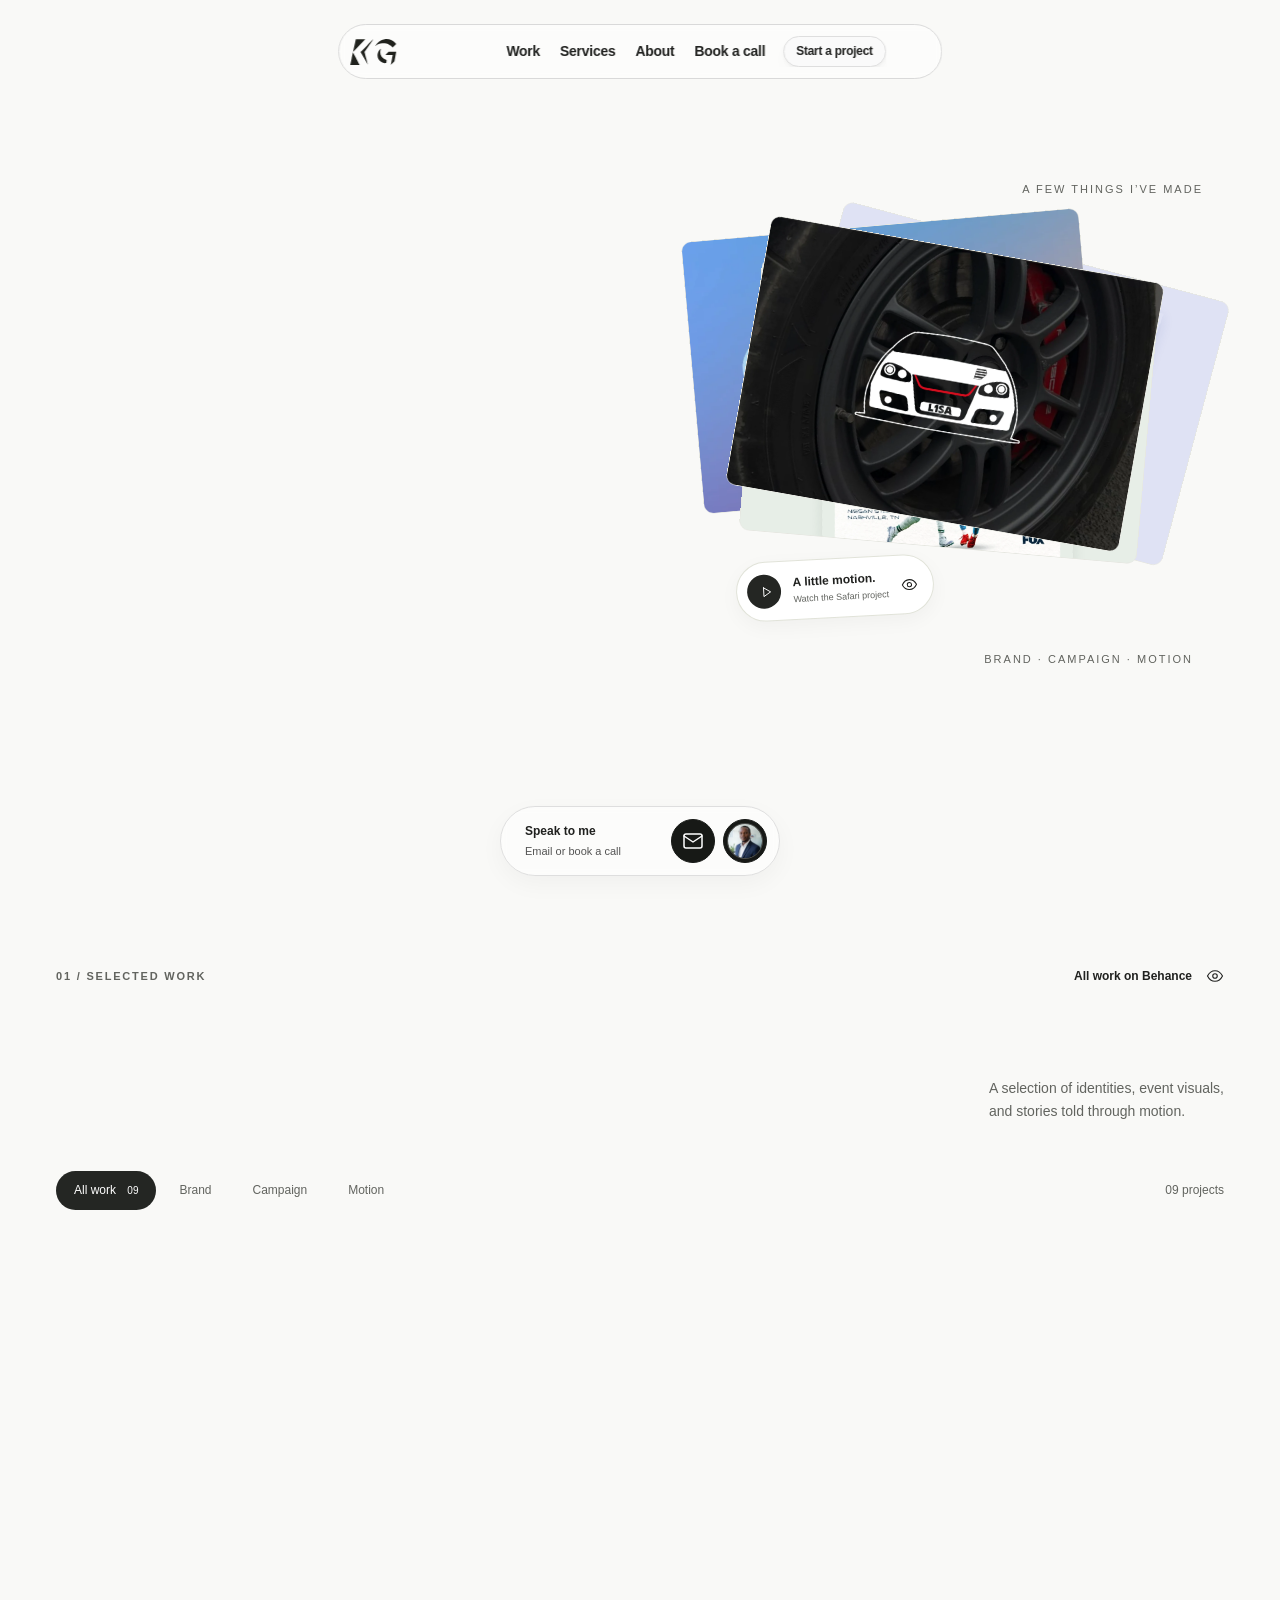
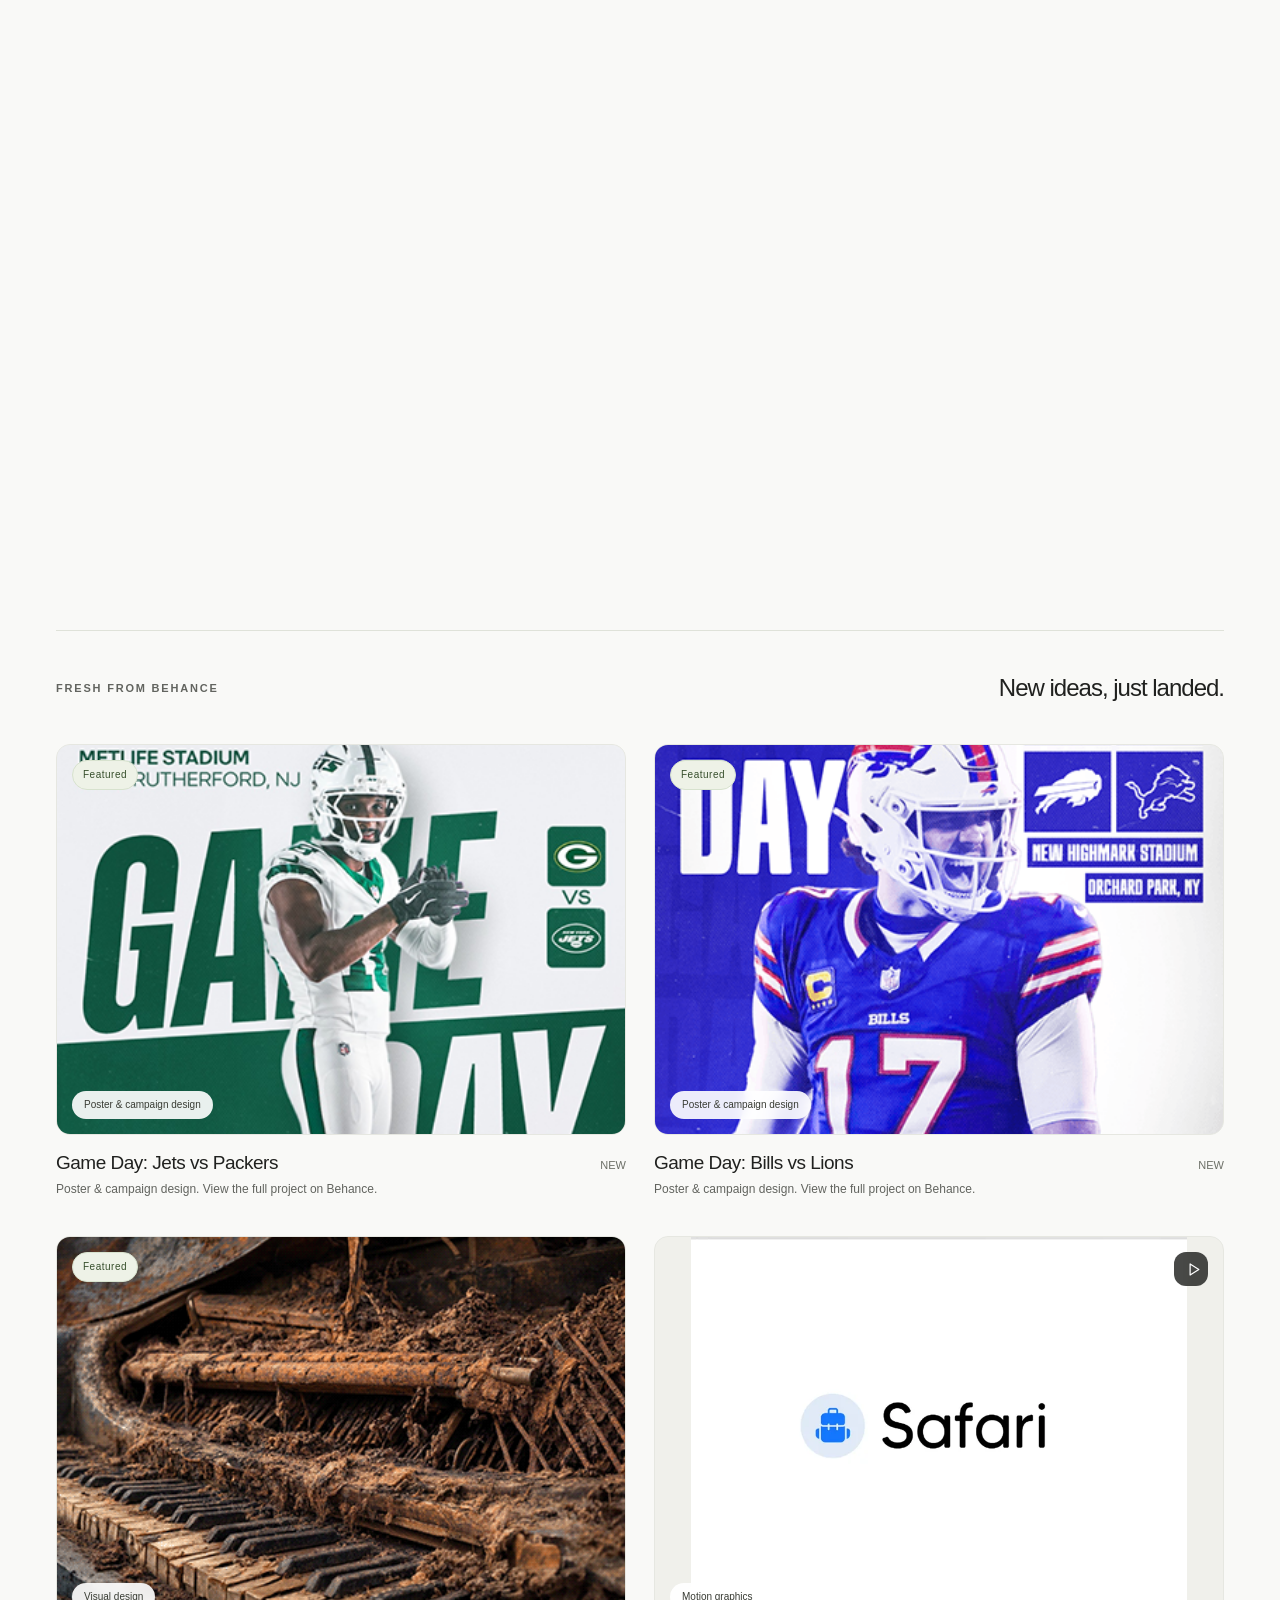
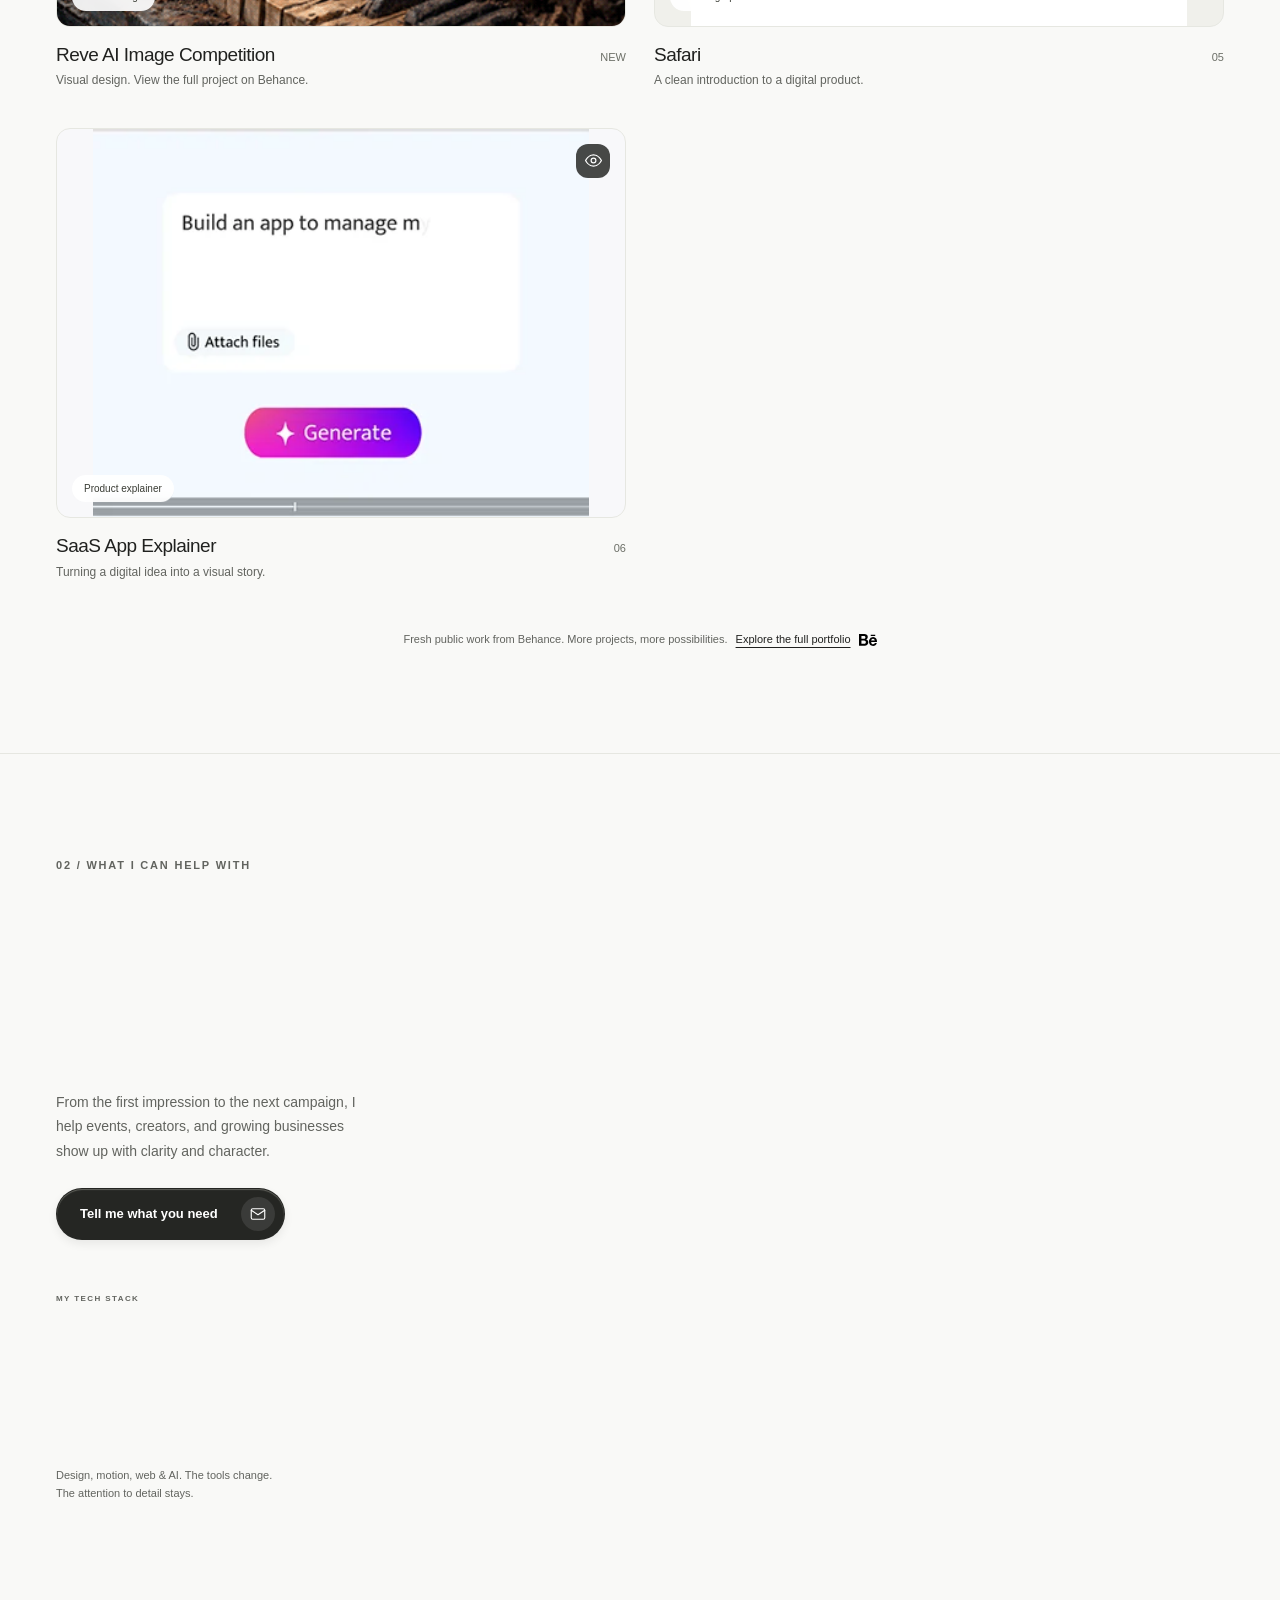
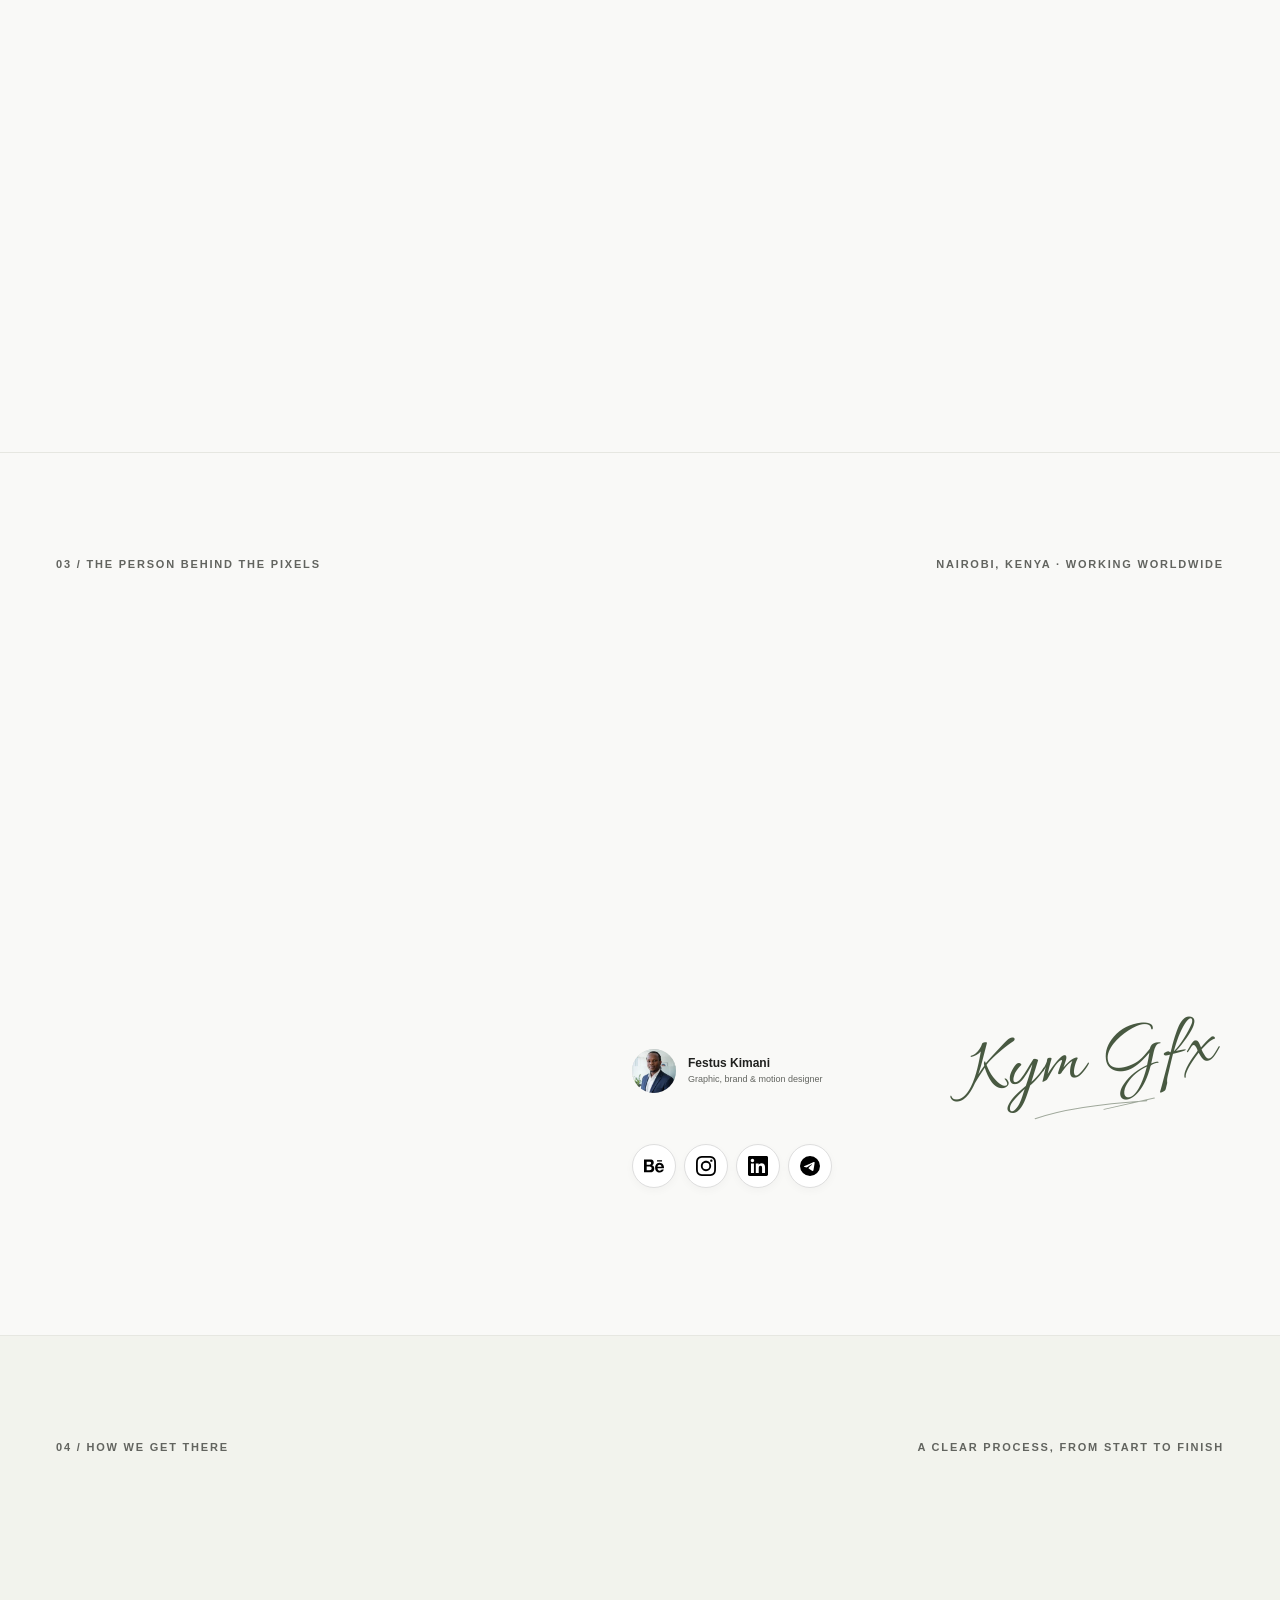
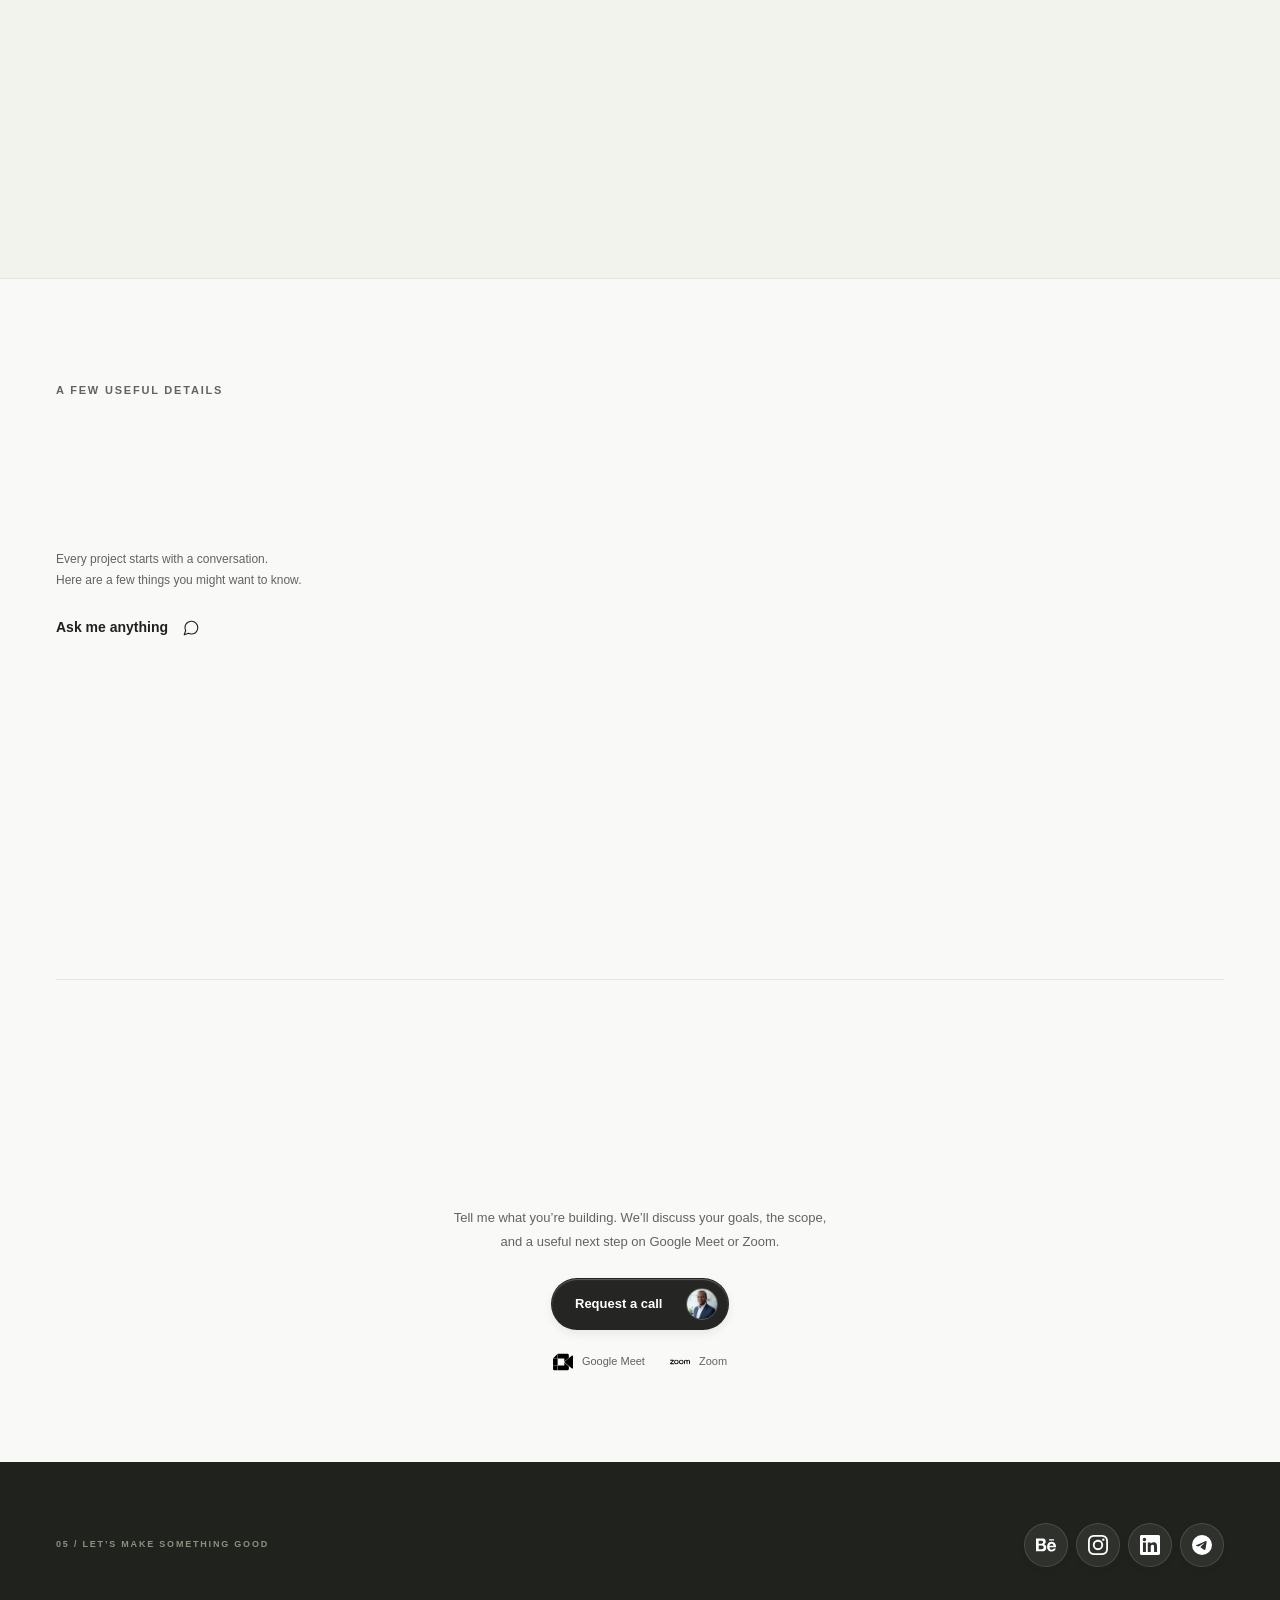
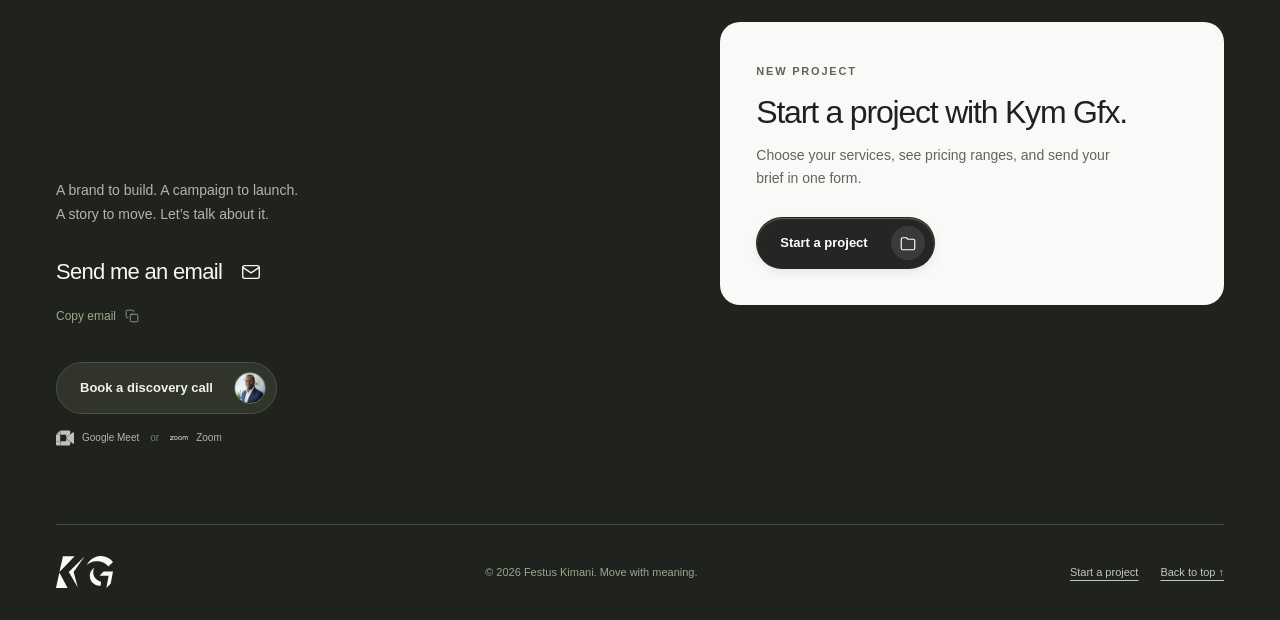
==== index.html @ 119884c9 "Add files via upload" ====
<!doctype html>
<html lang="en">
<head>
  <meta charset="utf-8">
  <meta http-equiv="Content-Security-Policy" content="default-src 'none'; script-src 'self' 'sha256-qsmeHOVesfwcgiDH0DLpEla9scwL+o7ladMOi/9yeA4='; style-src 'self'; img-src 'self' data:; media-src 'self' data:; font-src 'self' data:; script-src-attr 'none'; style-src-attr 'none'; connect-src 'self'; object-src 'none'; base-uri 'none'; form-action mailto:; frame-src 'none'; worker-src 'none'; manifest-src 'none'">
  <meta name="referrer" content="no-referrer">
  <meta name="viewport" content="width=device-width, initial-scale=1">
  <meta name="theme-color" content="#f9f9f7">
  <title>Kym Gfx | Brand, Campaign & Motion Design</title>
  <meta name="description" content="Festus Kimani, the designer behind Kym Gfx. Brand identities, event campaigns, website design and motion graphics. Based in Nairobi, working worldwide.">
  <meta property="og:title" content="Kym Gfx: Move with meaning.">
  <meta property="og:description" content="Brands with character. Campaigns with energy. Motion with purpose. Explore the work of Nairobi-based designer Festus Kimani.">
  <meta property="og:type" content="website">
  <meta property="og:image" content="https://kymgfx.kymfestus.workers.dev/assets/lisa-identity.webp">
  <meta property="og:image:alt" content="LISA GTI brand identity by Kym Gfx">
  <meta name="twitter:card" content="summary_large_image">
  <meta name="robots" content="index,follow,max-image-preview:large">
  <meta property="og:locale" content="en_KE">
  <meta name="twitter:title" content="Kym Gfx | Brand, Campaign & Motion Design">
  <meta name="twitter:description" content="Festus Kimani. Brand identity, campaign, web and motion design from Nairobi, working worldwide.">
  <link rel="icon" type="image/svg+xml" href="assets/logo-icon.svg"><link rel="apple-touch-icon" href="assets/apple-touch-icon.png">
  <link rel="stylesheet" href="styles.css?v=22d624d4979c" integrity="sha384-wuS0kFWt6NBGt2/dvzYakWIYjv9+sW6IdGGwFA8eAHtlob1bWh5+R6NnukKc8krm" crossorigin="anonymous">
  <script src="hover.js?v=418b4b184d3a" defer integrity="sha384-fEXcAXH4qg5QDzIEGFTP6Hs06PIt0NSCKhcVGJF8MN9y4ySZwE48/TNg9YYAvhwv" crossorigin="anonymous"></script>
  <script src="app.js?v=920d5eaca289" defer integrity="sha384-redIyue99s9NzLE7rQFaY3deVi5fc3/zErwLRt6RJIErRmfgzinxDfFiC1UelqTq" crossorigin="anonymous"></script>
  <script src="tally.js?v=f8779480156c" defer integrity="sha384-kf3AlvRZwCBo7eny/jpEdKlFrDhq/1zmK7CzTpE+B8lzu16/dyUpaUtx4TN1pVBo" crossorigin="anonymous"></script>
  <script src="navigation.js?v=53503e80712e" defer integrity="sha384-nsBRfqvpe+beJG/txZ5ffJn5aQpI2zp7zltmXjnQ1PvmRcHIz+6aFYz5Q4TOXQNo" crossorigin="anonymous"></script>
  <script src="motion.js?v=6ecac0a6fd6d" defer integrity="sha384-A1M7jGwJOYKzTCvv4FRpBjJr8O+yAU49xVVN6Kf6X/JlsGHFS3brLfjCFFewnfAB" crossorigin="anonymous"></script>
<script type="application/ld+json">{"@context":"https://schema.org","@graph":[{"@type":"Person","@id":"https://kymgfx.kymfestus.workers.dev/#festus-kimani","name":"Festus Kimani","alternateName":"Kym","jobTitle":"Graphic, brand and motion designer","email":"kymfestus@gmail.com","homeLocation":{"@type":"Place","name":"Nairobi, Kenya"},"sameAs":["https://www.behance.net/kymgfx0","https://www.instagram.com/kymgfx/","https://linkedin.com/in/festuskimani-design","https://t.me/KymGfx"],"worksFor":{"@id":"https://kymgfx.kymfestus.workers.dev/#kym-gfx"},"url":"https://kymgfx.kymfestus.workers.dev/#about","image":"https://kymgfx.kymfestus.workers.dev/assets/festus-kimani.webp"},{"@type":"Organization","@id":"https://kymgfx.kymfestus.workers.dev/#kym-gfx","name":"Kym Gfx","founder":{"@id":"https://kymgfx.kymfestus.workers.dev/#festus-kimani"},"email":"kymfestus@gmail.com","sameAs":["https://www.behance.net/kymgfx0","https://www.instagram.com/kymgfx/","https://linkedin.com/in/festuskimani-design","https://t.me/KymGfx"],"url":"https://kymgfx.kymfestus.workers.dev/"},{"@type":"WebSite","@id":"https://kymgfx.kymfestus.workers.dev/#website","name":"Kym Gfx","inLanguage":"en","publisher":{"@id":"https://kymgfx.kymfestus.workers.dev/#kym-gfx"},"url":"https://kymgfx.kymfestus.workers.dev/"},{"@type":"Service","name":"Brand identity","provider":{"@id":"https://kymgfx.kymfestus.workers.dev/#kym-gfx"},"areaServed":"Worldwide","description":"Logos, visual systems and brand guidelines."},{"@type":"Service","name":"Poster design","provider":{"@id":"https://kymgfx.kymfestus.workers.dev/#kym-gfx"},"areaServed":"Worldwide","description":"Event flyers, print and digital posters."},{"@type":"Service","name":"Social campaigns","provider":{"@id":"https://kymgfx.kymfestus.workers.dev/#kym-gfx"},"areaServed":"Worldwide","description":"Connected assets for campaigns and product launches."},{"@type":"Service","name":"Motion graphics","provider":{"@id":"https://kymgfx.kymfestus.workers.dev/#kym-gfx"},"areaServed":"Worldwide","description":"Animation, product explainers and promotional motion."},{"@type":"Service","name":"Web design","provider":{"@id":"https://kymgfx.kymfestus.workers.dev/#kym-gfx"},"areaServed":"Worldwide","description":"Websites connecting a visual identity to a useful online experience."},{"@type":"Service","name":"Video editing","provider":{"@id":"https://kymgfx.kymfestus.workers.dev/#kym-gfx"},"areaServed":"Worldwide","description":"Editing and pacing for short-form videos and brand films."}]}</script>
<script src="portfolio.js?v=0eddb8c8db13" defer integrity="sha384-fT3XSmakjnkovy3xJBE/LR70sCqFDMXrLG0lpPolhhoIm4bzP4OcGRpFcpiwtWbt" crossorigin="anonymous"></script>











<link rel="canonical" href="https://kymgfx.kymfestus.workers.dev/"><meta property="og:url" content="https://kymgfx.kymfestus.workers.dev/">
</head>
<body>
<svg class="icon-sprite" xmlns="http://www.w3.org/2000/svg" aria-hidden="true"><defs><symbol id="i-mail" viewBox="0 0 24 24"><rect x="3" y="5" width="18" height="14" rx="2"/><path d="m3 7 9 6 9-6"/></symbol><symbol id="i-calendar" viewBox="0 0 24 24"><rect x="3" y="5" width="18" height="16" rx="2"/><path d="M16 3v4M8 3v4M3 11h18"/></symbol><symbol id="i-play" viewBox="0 0 24 24"><path d="m9 5 11 7-11 7V5Z"/></symbol><symbol id="i-eye" viewBox="0 0 24 24"><path d="M2 12s3.5-7 10-7 10 7 10 7-3.5 7-10 7-10-7-10-7Z"/><circle cx="12" cy="12" r="3"/></symbol><symbol id="i-message" viewBox="0 0 24 24"><path d="M21 11.5a8.4 8.4 0 0 1-.9 3.8 8.5 8.5 0 0 1-7.6 4.7 8.4 8.4 0 0 1-3.8-.9L3 21l1.9-5.7a8.4 8.4 0 0 1-.9-3.8 8.5 8.5 0 0 1 4.7-7.6 8.4 8.4 0 0 1 3.8-.9h.5a8.5 8.5 0 0 1 8 8v.5Z"/></symbol><symbol id="i-copy" viewBox="0 0 24 24"><rect x="9" y="9" width="13" height="13" rx="2"/><path d="M5 15H4a2 2 0 0 1-2-2V4a2 2 0 0 1 2-2h9a2 2 0 0 1 2 2v1"/></symbol><symbol id="i-close" viewBox="0 0 24 24"><path d="m6 6 12 12M6 18 18 6"/></symbol><symbol id="i-plus" viewBox="0 0 24 24"><path d="M12 5v14M5 12h14"/></symbol><symbol id="i-check" viewBox="0 0 24 24"><path d="m5 12 4 4L19 6"/></symbol><symbol id="i-clock" viewBox="0 0 24 24"><circle cx="12" cy="12" r="9"/><path d="M12 7v5l3 2"/></symbol><symbol id="i-globe" viewBox="0 0 24 24"><circle cx="12" cy="12" r="9"/><path d="M3 12h18M12 3a17 17 0 0 1 0 18 17 17 0 0 1 0-18Z"/></symbol><symbol id="i-video" viewBox="0 0 24 24"><rect x="3" y="5" width="12" height="14" rx="2"/><path d="m15 10 6-4v12l-6-4"/></symbol><symbol id="i-quote" viewBox="0 0 24 24"><path d="M3 11h6v9H3v-9c0-4 2-7 6-8M15 11h6v9h-6v-9c0-4 2-7 6-8"/></symbol><symbol id="i-file" viewBox="0 0 24 24"><path d="M14 2H6a2 2 0 0 0-2 2v16a2 2 0 0 0 2 2h12a2 2 0 0 0 2-2V8l-6-6ZM14 2v6h6M8 13h8M8 17h6"/></symbol><symbol id="i-folder" viewBox="0 0 24 24"><path d="M3 7a2 2 0 0 1 2-2h5l2 2h7a2 2 0 0 1 2 2v10a2 2 0 0 1-2 2H5a2 2 0 0 1-2-2V7Z"/></symbol></defs></svg>
  <a class="skip-link" href="#main">Skip to content</a>
  <header class="site-header">
    <div class="header-inner">
      <a class="header-profile" href="#home" aria-label="Kym Gfx home"><img class="header-logo" src="assets/logo.svg" alt="" width="40" height="23"></a>
      <nav id="header-nav" class="header-nav" aria-label="Main navigation"><a href="#work">Work</a><a href="#services">Services</a><a href="#about">About</a><a href="book.html">Book a call</a><a class="header-contact" href="start.html">Start a project</a></nav>
      <button class="menu-toggle" type="button" aria-expanded="false" aria-controls="header-nav" aria-label="Open navigation" hidden><span class="menu-dots" aria-hidden="true"><i></i><i></i><i></i></span></button>
    </div>
  </header>
  <main id="main">
    <section id="home" class="hero wrap">
      <div class="hero-copy">
        <h1><span class="muted">Design that</span><br>moves people<span class="title-dot">.</span></h1>
        <p class="hero-description">Brands with character. Campaigns with energy.<br class="desktop-break"> Motion with purpose.</p>
        <p class="hero-intro">I’m Festus Kimani, the designer behind Kym Gfx.<br class="desktop-break"> Based in Nairobi. Creating for the world.</p>
        <div class="hero-actions"><a class="button button-dark" href="#work">Explore my work <span class="button-icon"><svg class="icon " viewBox="0 0 24 24" fill="none" stroke="currentColor" stroke-width="1.5" stroke-linecap="round" stroke-linejoin="round" aria-hidden="true"><use href="#i-folder"/></svg></span></a><a class="text-link hover-target booking-button" href="book.html">Book a call <img class="button-portrait" src="assets/festus-kimani-sm.webp" width="36" height="36" alt=""></a></div>
      </div>
      <div class="hero-art" aria-label="A selection of brand and event design by Kym Gfx">
        <span class="art-note">A FEW THINGS I’VE MADE</span>
        <div class="art-card art-card-back"><img src="assets/gameday-full.webp" alt="Game Day sports event poster in green and blue" width="1080" height="1350"></div>
        <div class="art-card art-card-middle"><img src="assets/lisa-keyring.webp" alt="LISA GTI illustrated automotive keyring against a car wheel" width="1920" height="1080"><span class="art-card-label">LISA GTI <span>BRAND IDENTITY</span></span></div>
        <div class="art-card art-card-front"><img src="assets/weekend-full.webp" alt="Weekend Frenzy music event poster in electric blue" width="1080" height="1350"></div>
        <a class="motion-chip" href="https://www.behance.net/gallery/255861045/Safari-App-Motion-Graphics" data-project="safari"><span class="play-circle"><svg class="icon " viewBox="0 0 24 24" fill="none" stroke="currentColor" stroke-width="1.5" stroke-linecap="round" stroke-linejoin="round" aria-hidden="true"><use href="#i-play"/></svg></span><span>A little motion.<small>Watch the Safari project</small></span><svg class="icon " viewBox="0 0 24 24" fill="none" stroke="currentColor" stroke-width="1.5" stroke-linecap="round" stroke-linejoin="round" aria-hidden="true"><use href="#i-eye"/></svg></a>
        <span class="art-note art-note-bottom">BRAND · CAMPAIGN · MOTION</span>
      </div>
    </section>
    <section class="intro-strip" aria-label="Design specialties"><div class="wrap strip-inner"><p>Good ideas deserve<br><strong>great design.</strong></p><div class="service-marquee" tabindex="0" aria-label="Web design, motion graphics, poster design, brand identity, social campaigns and video editing. Focus to pause scrolling."><div class="marquee-track"><div class="marquee-group"><span>Web design</span><span>Motion graphics</span><span>Poster design</span><span>Brand identity</span><span>Social campaigns</span><span>Video editing</span></div><div class="marquee-group" aria-hidden="true"><span>Web design</span><span>Motion graphics</span><span>Poster design</span><span>Brand identity</span><span>Social campaigns</span><span>Video editing</span></div></div></div></div></section>
    <section id="work" class="section wrap work-section">
      <div class="section-topline"><span class="eyebrow">01 / SELECTED WORK</span><a class="text-link small" href="https://www.behance.net/kymgfx0" target="_blank" rel="noopener noreferrer">All work on Behance <svg class="icon " viewBox="0 0 24 24" fill="none" stroke="currentColor" stroke-width="1.5" stroke-linecap="round" stroke-linejoin="round" aria-hidden="true"><use href="#i-eye"/></svg></a></div>
      <div class="work-heading"><h2><span class="muted">A little range.</span><br>A lot of intention.</h2><p>A selection of identities, event visuals,<br class="desktop-break"> and stories told through motion.</p></div>
      <div class="filter-row"><div class="filters" role="group" aria-label="Filter projects"><button class="filter active" data-filter="all" aria-pressed="true">All work <span>09</span></button><button class="filter" data-filter="brand" aria-pressed="false">Brand</button><button class="filter" data-filter="campaign" aria-pressed="false">Campaign</button><button class="filter" data-filter="motion" aria-pressed="false">Motion</button></div><span id="project-count" class="project-count" aria-live="polite">09 projects</span></div>
      <div class="project-grid" id="portfolio-grid">
        <article class="project-card" data-category="brand"><a href="https://www.behance.net/gallery/255600777/LISA-GTI-BRAND-GUIDELINES" class="project-link" data-project="lisa"><div class="project-image image-lisa"><img src="assets/lisa-keyring.webp" width="1920" height="1080" loading="lazy" alt="LISA GTI branded keyring design"><span class="project-open"><svg class="icon " viewBox="0 0 24 24" fill="none" stroke="currentColor" stroke-width="1.5" stroke-linecap="round" stroke-linejoin="round" aria-hidden="true"><use href="#i-eye"/></svg></span><span class="project-type">Brand identity</span></div><div class="project-meta"><div><h3>LISA GTI</h3><p>A distinctive identity, built for the details.</p></div><span class="project-number">01</span></div></a></article>
        <article class="project-card" data-category="campaign"><a href="https://www.behance.net/gallery/255861119/WEEKEND-FRENZY" class="project-link" data-project="weekend"><div class="project-image image-weekend"><img src="assets/weekend-full.webp" width="1080" height="1350" loading="lazy" alt="Weekend Frenzy blue nightlife flyer"><span class="project-open"><svg class="icon " viewBox="0 0 24 24" fill="none" stroke="currentColor" stroke-width="1.5" stroke-linecap="round" stroke-linejoin="round" aria-hidden="true"><use href="#i-eye"/></svg></span><span class="project-type">Event campaign</span></div><div class="project-meta"><div><h3>Weekend Frenzy</h3><p>Big energy. An unmistakable invitation.</p></div><span class="project-number">02</span></div></a></article>
        <article class="project-card" data-category="motion"><a href="https://www.behance.net/gallery/255859293/Nova-AI-Saas-Video-Explainer" class="project-link" data-project="nova"><div class="project-image image-nova"><img src="assets/nova-large.webp" width="808" height="632" loading="lazy" alt="Nova AI explainer with a soft blue and coral gradient"><span class="project-open"><svg class="icon " viewBox="0 0 24 24" fill="none" stroke="currentColor" stroke-width="1.5" stroke-linecap="round" stroke-linejoin="round" aria-hidden="true"><use href="#i-eye"/></svg></span><span class="project-type">Motion / SaaS explainer</span></div><div class="project-meta"><div><h3>Nova AI</h3><p>A product story, made to move.</p></div><span class="project-number">03</span></div></a></article>
        <article class="project-card" data-category="campaign"><a href="https://www.behance.net/gallery/256715563/GAME-DAY-EVENT-FLYER" class="project-link" data-project="gameday"><div class="project-image image-gameday"><img src="assets/gameday-full.webp" width="1080" height="1350" loading="lazy" alt="Game Day Philadelphia Eagles versus Tennessee Titans poster"><span class="project-open"><svg class="icon " viewBox="0 0 24 24" fill="none" stroke="currentColor" stroke-width="1.5" stroke-linecap="round" stroke-linejoin="round" aria-hidden="true"><use href="#i-eye"/></svg></span><span class="project-type">Event campaign</span></div><div class="project-meta"><div><h3>Game Day: Eagles vs Titans</h3><p>Sports, rivalry, and a strong visual punch.</p></div><span class="project-number">04</span></div></a></article>
        <!-- KYM FEATURED START -->
<div class="fresh-work-intro"><span class="eyebrow">FRESH FROM BEHANCE</span><h3>New ideas, just landed.</h3></div>
<article class="project-card fresh-project-card" data-category="campaign"><a class="project-link" href="https://www.behance.net/gallery/256088495/GAME-DAY" target="_blank" rel="noopener noreferrer" aria-label="Game Day: Jets vs Packers — view full project on Behance"><div class="project-image image-live"><img src="assets/behance/256088495-00261d9a280b9983.png" alt="Game Day: Jets vs Packers by Kym Gfx" width="404" height="316" loading="lazy"><span class="project-type">Poster & campaign design</span><span class="fresh-badge">Featured</span></div><div class="project-meta"><div><h3>Game Day: Jets vs Packers</h3><p>Poster &amp; campaign design. View the full project on Behance.</p></div><span class="project-number">NEW</span></div></a></article>
<article class="project-card fresh-project-card" data-category="campaign"><a class="project-link" href="https://www.behance.net/gallery/255861307/GAME-DAY" target="_blank" rel="noopener noreferrer" aria-label="Game Day: Bills vs Lions — view full project on Behance"><div class="project-image image-live"><img src="assets/behance/255861307-dc8444f2db3380d4.png" alt="Game Day: Bills vs Lions by Kym Gfx" width="404" height="316" loading="lazy"><span class="project-type">Poster & campaign design</span><span class="fresh-badge">Featured</span></div><div class="project-meta"><div><h3>Game Day: Bills vs Lions</h3><p>Poster &amp; campaign design. View the full project on Behance.</p></div><span class="project-number">NEW</span></div></a></article>
<article class="project-card fresh-project-card" data-category="other"><a class="project-link" href="https://www.behance.net/gallery/254089577/REVE-AI-IMAGE-COMPETITION" target="_blank" rel="noopener noreferrer" aria-label="Reve AI Image Competition — view full project on Behance"><div class="project-image image-live"><img src="assets/behance/254089577-7b309c0742fa3310.png" alt="Reve AI Image Competition by Kym Gfx" width="404" height="316" loading="lazy"><span class="project-type">Visual design</span><span class="fresh-badge">Featured</span></div><div class="project-meta"><div><h3>Reve AI Image Competition</h3><p>Visual design. View the full project on Behance.</p></div><span class="project-number">NEW</span></div></a></article>
<!-- KYM FEATURED END -->
        <article class="project-card" data-category="motion"><a href="https://www.behance.net/gallery/255861045/Safari-App-Motion-Graphics" class="project-link" data-project="safari"><div class="project-image image-safari"><img src="assets/safari-large.webp" width="808" height="632" loading="lazy" alt="Safari app motion project title"><span class="project-open play-open"><svg class="icon " viewBox="0 0 24 24" fill="none" stroke="currentColor" stroke-width="1.5" stroke-linecap="round" stroke-linejoin="round" aria-hidden="true"><use href="#i-play"/></svg></span><span class="project-type">Motion graphics</span></div><div class="project-meta"><div><h3>Safari</h3><p>A clean introduction to a digital product.</p></div><span class="project-number">05</span></div></a></article>
        <article class="project-card" data-category="motion"><a href="https://www.behance.net/gallery/255860675/Saas-App-Explainer" class="project-link" data-project="saas"><div class="project-image image-saas"><img src="assets/saas.webp" width="404" height="316" loading="lazy" alt="SaaS app explainer project preview"><span class="project-open"><svg class="icon " viewBox="0 0 24 24" fill="none" stroke="currentColor" stroke-width="1.5" stroke-linecap="round" stroke-linejoin="round" aria-hidden="true"><use href="#i-eye"/></svg></span><span class="project-type">Product explainer</span></div><div class="project-meta"><div><h3>SaaS App Explainer</h3><p>Turning a digital idea into a visual story.</p></div><span class="project-number">06</span></div></a></article>
      </div>
      <p class="work-footnote">Fresh public work from Behance. More projects, more possibilities. <a href="https://www.behance.net/kymgfx0" target="_blank" rel="noopener noreferrer">Explore the full portfolio <img class="brand-icon" src="assets/icons/behance.svg" width="24" height="24" alt="" aria-hidden="true"></a></p>
    </section>
    <section id="services" class="section services-section"><div class="wrap services-layout"><div class="services-intro"><span class="eyebrow">02 / WHAT I CAN HELP WITH</span><h2><span class="muted">Good design.</span><br>Working harder<br>for your brand.</h2><p>From the first impression to the next campaign, I help events, creators, and growing businesses show up with clarity and character.</p><a class="button button-dark" href="#contact">Tell me what you need <span class="button-icon"><svg class="icon " viewBox="0 0 24 24" fill="none" stroke="currentColor" stroke-width="1.5" stroke-linecap="round" stroke-linejoin="round" aria-hidden="true"><use href="#i-mail"/></svg></span></a><div class="toolkit"><span class="eyebrow">MY TECH STACK</span><div class="tech-stack" aria-label="Design, motion, web and AI tools"><a class="tool-tile hover-target" href="#tools-details" aria-label="Photoshop"><img class="brand-icon" src="assets/icons/adobephotoshop.svg" width="24" height="24" alt="" aria-hidden="true"><span class="hover-label" aria-hidden="true">Photoshop</span></a><a class="tool-tile hover-target" href="#tools-details" aria-label="Illustrator"><img class="brand-icon" src="assets/icons/adobeillustrator.svg" width="24" height="24" alt="" aria-hidden="true"><span class="hover-label" aria-hidden="true">Illustrator</span></a><a class="tool-tile hover-target" href="#tools-details" aria-label="After Effects"><img class="brand-icon" src="assets/icons/adobeaftereffects.svg" width="24" height="24" alt="" aria-hidden="true"><span class="hover-label" aria-hidden="true">After Effects</span></a><a class="tool-tile hover-target" href="#tools-details" aria-label="Premiere Pro"><img class="brand-icon" src="assets/icons/adobepremierepro.svg" width="24" height="24" alt="" aria-hidden="true"><span class="hover-label" aria-hidden="true">Premiere Pro</span></a><a class="tool-tile hover-target" href="#tools-details" aria-label="Figma"><img class="brand-icon" src="assets/icons/figma.svg" width="24" height="24" alt="" aria-hidden="true"><span class="hover-label" aria-hidden="true">Figma</span></a><a class="tool-tile hover-target" href="#tools-details" aria-label="Framer"><img class="brand-icon" src="assets/icons/framer.svg" width="24" height="24" alt="" aria-hidden="true"><span class="hover-label" aria-hidden="true">Framer</span></a><a class="tool-tile hover-target" href="#tools-details" aria-label="WordPress"><img class="brand-icon" src="assets/icons/wordpress.svg" width="24" height="24" alt="" aria-hidden="true"><span class="hover-label" aria-hidden="true">WordPress</span></a><a class="tool-tile hover-target" href="#tools-details" aria-label="ChatGPT"><img class="brand-icon" src="assets/icons/chatgpt.svg" width="24" height="24" alt="" aria-hidden="true"><span class="hover-label" aria-hidden="true">ChatGPT</span></a><a class="tool-tile hover-target" href="#tools-details" aria-label="Claude"><img class="brand-icon" src="assets/icons/claude.svg" width="24" height="24" alt="" aria-hidden="true"><span class="hover-label" aria-hidden="true">Claude</span></a><a class="tool-tile hover-target" href="#tools-details" aria-label="Manus"><img class="brand-icon" src="assets/icons/manus.svg" width="24" height="24" alt="" aria-hidden="true"><span class="hover-label" aria-hidden="true">Manus</span></a><a class="tool-tile hover-target" href="#tools-details" aria-label="Gemini"><img class="brand-icon" src="assets/icons/googlegemini.svg" width="24" height="24" alt="" aria-hidden="true"><span class="hover-label" aria-hidden="true">Gemini</span></a></div><p id="tools-details" class="tool-description">Design, motion, web & AI. The tools change.<br>The attention to detail stays.</p></div></div><div class="service-list">
      <a class="service-item" href="start.html"><span class="service-index">01</span><div><h3>Brand identity</h3><p>Logos, visual systems, and practical guidelines that make your brand unmistakable.</p><span>LOGOS / VISUAL SYSTEMS / GUIDELINES</span></div><span class="service-cta">Let’s talk</span></a>
      <a class="service-item" href="start.html"><span class="service-index">02</span><div><h3>Poster design</h3><p>Bold posters and event flyers that give the message a clear hierarchy and a strong first impression.</p><span>EVENT FLYERS / PRINT / DIGITAL POSTERS</span></div><span class="service-cta">Let’s talk</span></a>
      <a class="service-item" href="start.html"><span class="service-index">03</span><div><h3>Social campaigns</h3><p>A connected set of visuals for launches, events, and everyday conversations with your audience.</p><span>SOCIAL ASSETS / LAUNCH CAMPAIGNS / CONTENT</span></div><span class="service-cta">Let’s talk</span></a>
      <a class="service-item" href="start.html"><span class="service-index">04</span><div><h3>Motion graphics</h3><p>Product stories, animated identities, and explainers with a purposeful rhythm.</p><span>ANIMATION / PRODUCT EXPLAINERS / PROMOS</span></div><span class="service-cta">Let’s talk</span></a>
      <a class="service-item" href="start.html"><span class="service-index">05</span><div><h3>Web design</h3><p>Clear, considered websites that connect your identity to a useful online experience.</p><span>FIGMA / FRAMER / WORDPRESS</span></div><span class="service-cta">Let’s talk</span></a>
      <a class="service-item" href="start.html"><span class="service-index">06</span><div><h3>Video editing</h3><p>A clean cut, a considered pace, and the finishing details that bring a story together.</p><span>EDITING / SHORT FORM / BRAND FILMS</span></div><span class="service-cta">Let’s talk</span></a>
    </div></div></section>
    <section id="about" class="section wrap about-section"><div class="section-topline"><span class="eyebrow">03 / THE PERSON BEHIND THE PIXELS</span><span class="eyebrow">NAIROBI, KENYA · WORKING WORLDWIDE</span></div><div class="about-layout"><div class="about-art about-portrait"><img src="assets/festus-kimani.webp" width="800" height="800" loading="lazy" alt="Festus Kimani, the designer behind Kym Gfx"><div class="portrait-caption"><strong>Festus Kimani</strong><span>Designer & creative partner</span></div><div class="social-icons portrait-socials" aria-label="Kym Gfx social profiles"><a class="social-icon hover-target" href="https://www.behance.net/kymgfx0" target="_blank" rel="noopener noreferrer" aria-label="Kym Gfx on Behance"><img class="brand-icon" src="assets/icons/behance.svg" width="24" height="24" alt="" aria-hidden="true"><span class="hover-label" aria-hidden="true">Behance</span></a><a class="social-icon hover-target" href="https://www.instagram.com/kymgfx/" target="_blank" rel="noopener noreferrer" aria-label="Kym Gfx on Instagram"><img class="brand-icon" src="assets/icons/instagram.svg" width="24" height="24" alt="" aria-hidden="true"><span class="hover-label" aria-hidden="true">Instagram</span></a><a class="social-icon hover-target" href="https://linkedin.com/in/festuskimani-design" target="_blank" rel="noopener noreferrer" aria-label="Kym Gfx on LinkedIn"><img class="brand-icon" src="assets/icons/linkedin.svg" width="24" height="24" alt="" aria-hidden="true"><span class="hover-label" aria-hidden="true">LinkedIn</span></a><a class="social-icon hover-target" href="https://t.me/KymGfx" target="_blank" rel="noopener noreferrer" aria-label="Kym Gfx on Telegram"><img class="brand-icon" src="assets/icons/telegram.svg" width="24" height="24" alt="" aria-hidden="true"><span class="hover-label" aria-hidden="true">Telegram</span></a></div></div><div class="about-copy"><h2><span class="muted">Hi, I’m Festus.</span><br>You can call me Kym.</h2><p class="about-lead">I turn ideas into visual work that people notice, understand, and remember.</p><p>My practice brings together graphic design, brand identity, and motion. I work with events, music and nightlife brands, creators, SMEs, and startups, from the first brief to the final files.</p><p>I care about the thinking behind the visual: the message, the audience, and the little details that make a design feel right. Whether it’s one poster or a whole campaign, the goal is the same. Make it clear. Make it memorable. Make it mean something.</p><div class="about-signoff"><img src="assets/festus-kimani-sm.webp" width="44" height="44" loading="lazy" alt="Festus Kimani"><div><strong>Festus Kimani</strong><span>Graphic, brand & motion designer</span></div><span class="signature" aria-label="Kym Gfx signature">Kym Gfx<svg viewBox="0 0 150 14" fill="none" aria-hidden="true"><path d="M4 10C35 3 82 2 136 5M85 9l60-6" stroke="currentColor" stroke-width="1.15" stroke-linecap="round"/></svg></span></div><div class="social-icons about-links" aria-label="Kym Gfx social profiles"><a class="social-icon hover-target" href="https://www.behance.net/kymgfx0" target="_blank" rel="noopener noreferrer" aria-label="Kym Gfx on Behance"><img class="brand-icon" src="assets/icons/behance.svg" width="24" height="24" alt="" aria-hidden="true"><span class="hover-label" aria-hidden="true">Behance</span></a><a class="social-icon hover-target" href="https://www.instagram.com/kymgfx/" target="_blank" rel="noopener noreferrer" aria-label="Kym Gfx on Instagram"><img class="brand-icon" src="assets/icons/instagram.svg" width="24" height="24" alt="" aria-hidden="true"><span class="hover-label" aria-hidden="true">Instagram</span></a><a class="social-icon hover-target" href="https://linkedin.com/in/festuskimani-design" target="_blank" rel="noopener noreferrer" aria-label="Kym Gfx on LinkedIn"><img class="brand-icon" src="assets/icons/linkedin.svg" width="24" height="24" alt="" aria-hidden="true"><span class="hover-label" aria-hidden="true">LinkedIn</span></a><a class="social-icon hover-target" href="https://t.me/KymGfx" target="_blank" rel="noopener noreferrer" aria-label="Kym Gfx on Telegram"><img class="brand-icon" src="assets/icons/telegram.svg" width="24" height="24" alt="" aria-hidden="true"><span class="hover-label" aria-hidden="true">Telegram</span></a></div></div></div></section>
    <section class="section process-section"><div class="wrap"><div class="section-topline"><span class="eyebrow">04 / HOW WE GET THERE</span><span class="eyebrow">A CLEAR PROCESS, FROM START TO FINISH</span></div><h2><span class="muted">Less guesswork.</span><br>More good work.</h2><div class="process-grid"><div><span class="step-number">01</span><h3>Find the direction.</h3><p>We talk about your audience, message, goals, and what the project needs to achieve.</p></div><div><span class="step-number">02</span><h3>Build the idea.</h3><p>I develop the visual direction, share the work, and refine it with your feedback.</p></div><div><span class="step-number">03</span><h3>Make it ready.</h3><p>You receive the agreed deliverables, prepared for the places your brand needs to show up.</p></div></div></div></section>
    <section id="faq" class="section wrap faq-section"><div class="faq-intro"><span class="eyebrow">A FEW USEFUL DETAILS</span><h2><span class="muted">Before we</span><br>get started.</h2><p>Every project starts with a conversation.<br>Here are a few things you might want to know.</p><a class="text-link" href="#contact">Ask me anything <svg class="icon " viewBox="0 0 24 24" fill="none" stroke="currentColor" stroke-width="1.5" stroke-linecap="round" stroke-linejoin="round" aria-hidden="true"><use href="#i-message"/></svg></a></div><div class="faq-list"><details><summary>Which design services does Kym Gfx offer?<svg class="icon" viewBox="0 0 24 24" fill="none" stroke="currentColor" stroke-width="1.5" stroke-linecap="round" stroke-linejoin="round" aria-hidden="true"><use href="#i-plus"/></svg></summary><p>Kym Gfx is the creative practice of Festus Kimani in Nairobi, Kenya. I offer brand identity, social and event campaigns, motion graphics and video, website design, and ongoing design support for clients worldwide.</p></details><details><summary>How do I book a discovery call?<svg class="icon " viewBox="0 0 24 24" fill="none" stroke="currentColor" stroke-width="1.5" stroke-linecap="round" stroke-linejoin="round" aria-hidden="true"><use href="#i-plus"/></svg></summary><p><a href="book.html">Request a call</a>, choose Google Meet or Zoom, and share a preferred time and timezone. I’ll confirm availability by email and send the meeting link. A request does not reserve a time.</p></details><details><summary>What does a project cost?<svg class="icon " viewBox="0 0 24 24" fill="none" stroke="currentColor" stroke-width="1.5" stroke-linecap="round" stroke-linejoin="round" aria-hidden="true"><use href="#i-plus"/></svg></summary><p>It depends on the scope, deliverables, and timeline. Share your brief and budget, and I’ll put together a quote before we start.</p></details><details><summary>Can we work together remotely?<svg class="icon " viewBox="0 0 24 24" fill="none" stroke="currentColor" stroke-width="1.5" stroke-linecap="round" stroke-linejoin="round" aria-hidden="true"><use href="#i-plus"/></svg></summary><p>Yes. I’m based in Nairobi, Kenya (GMT+3), and work remotely with clients worldwide. We can coordinate feedback and project updates across time zones.</p></details><details><summary>Can you work with my existing brand?<svg class="icon " viewBox="0 0 24 24" fill="none" stroke="currentColor" stroke-width="1.5" stroke-linecap="round" stroke-linejoin="round" aria-hidden="true"><use href="#i-plus"/></svg></summary><p>Yes. Share your brand guidelines and existing assets so I can build new work that feels consistent with your identity.</p></details><details><summary>Do you take on ongoing design work?<svg class="icon " viewBox="0 0 24 24" fill="none" stroke="currentColor" stroke-width="1.5" stroke-linecap="round" stroke-linejoin="round" aria-hidden="true"><use href="#i-plus"/></svg></summary><p>Yes. For recurring social content, event flyers, and campaigns, we can agree on a monthly scope and a delivery schedule that fits your needs.</p></details><details><summary>Are you open to a remote design role?<svg class="icon " viewBox="0 0 24 24" fill="none" stroke="currentColor" stroke-width="1.5" stroke-linecap="round" stroke-linejoin="round" aria-hidden="true"><use href="#i-plus"/></svg></summary><p>Yes. I’m open to worldwide remote design opportunities. Email the role details, location eligibility, and team information, and I’ll take a look.</p></details></div></section>
<section class="section wrap discovery-section"><h2><span class="muted">Let’s find the direction.</span><br>Book a discovery call.</h2><p>Tell me what you’re building. We’ll discuss your goals, the scope,<br class="desktop-break"> and a useful next step on Google Meet or Zoom.</p><a class="button button-dark hover-target booking-button" href="book.html">Request a call <span class="button-icon"><img class="button-portrait" src="assets/festus-kimani-sm.webp" width="36" height="36" alt=""></span></a><div class="meeting-brands"><img class="brand-icon" src="assets/icons/googlemeet.svg" width="24" height="24" alt="" aria-hidden="true"><span>Google Meet</span><img class="brand-icon" src="assets/icons/zoom.svg" width="24" height="24" alt="" aria-hidden="true"><span>Zoom</span></div></section>
    <section id="contact" class="contact-section"><div class="wrap"><div class="contact-topline"><span class="eyebrow">05 / LET’S MAKE SOMETHING GOOD</span><div class="social-icons contact-top-socials" aria-label="Kym Gfx social profiles"><a class="social-icon hover-target" href="https://www.behance.net/kymgfx0" target="_blank" rel="noopener noreferrer" aria-label="Kym Gfx on Behance"><img class="brand-icon" src="assets/icons/behance.svg" width="24" height="24" alt="" aria-hidden="true"><span class="hover-label" aria-hidden="true">Behance</span></a><a class="social-icon hover-target" href="https://www.instagram.com/kymgfx/" target="_blank" rel="noopener noreferrer" aria-label="Kym Gfx on Instagram"><img class="brand-icon" src="assets/icons/instagram.svg" width="24" height="24" alt="" aria-hidden="true"><span class="hover-label" aria-hidden="true">Instagram</span></a><a class="social-icon hover-target" href="https://linkedin.com/in/festuskimani-design" target="_blank" rel="noopener noreferrer" aria-label="Kym Gfx on LinkedIn"><img class="brand-icon" src="assets/icons/linkedin.svg" width="24" height="24" alt="" aria-hidden="true"><span class="hover-label" aria-hidden="true">LinkedIn</span></a><a class="social-icon hover-target" href="https://t.me/KymGfx" target="_blank" rel="noopener noreferrer" aria-label="Kym Gfx on Telegram"><img class="brand-icon" src="assets/icons/telegram.svg" width="24" height="24" alt="" aria-hidden="true"><span class="hover-label" aria-hidden="true">Telegram</span></a></div></div><div class="contact-layout"><div class="contact-copy"><h2><span>Have something</span><br>in mind?</h2><p>A brand to build. A campaign to launch.<br>A story to move. Let’s talk about it.</p><a class="email-link" href="mailto:kymfestus@gmail.com">Send me an email <svg class="icon " viewBox="0 0 24 24" fill="none" stroke="currentColor" stroke-width="1.5" stroke-linecap="round" stroke-linejoin="round" aria-hidden="true"><use href="#i-mail"/></svg></a><button id="copy-email" class="copy-email" type="button"><span id="copy-email-label">Copy email</span> <svg class="icon " viewBox="0 0 24 24" fill="none" stroke="currentColor" stroke-width="1.5" stroke-linecap="round" stroke-linejoin="round" aria-hidden="true"><use href="#i-copy"/></svg></button><span id="copy-status" class="sr-only" role="status"></span><a class="button booking-button" href="book.html">Book a discovery call <span class="button-icon"><img class="button-portrait" src="assets/festus-kimani-sm.webp" width="36" height="36" alt=""></span></a><p class="meeting-caption"><img class="brand-icon" src="assets/icons/googlemeet.svg" width="24" height="24" alt="" aria-hidden="true"> Google Meet <span>or</span> <img class="brand-icon" src="assets/icons/zoom.svg" width="24" height="24" alt="" aria-hidden="true"> Zoom</p></div><div class="contact-form-col"><div class="start-card"><span class="eyebrow">NEW PROJECT</span><h3>Start a project with Kym Gfx.</h3><p>Choose your services, see pricing ranges, and send your brief in one form.</p><a class="button button-dark" href="start.html">Start a project <span class="button-icon"><svg class="icon " viewBox="0 0 24 24" fill="none" stroke="currentColor" stroke-width="1.5" stroke-linecap="round" stroke-linejoin="round" aria-hidden="true"><use href="#i-folder"/></svg></span></a></div></div></div><footer class="site-footer"><a class="footer-logo" href="#home" aria-label="Kym Gfx, back to top"><img src="assets/logo-light.svg" alt="" width="58" height="33"></a><span>© <span id="year" data-year>2026</span> Festus Kimani. Move with meaning.</span><span class="footer-links"><a href="start.html">Start a project</a><a href="#home">Back to top ↑</a></span></footer></div></section>
  </main>
  <dialog id="project-dialog" aria-labelledby="dialog-title"><div class="dialog-shell"><div class="dialog-top"><span class="eyebrow">A CLOSER LOOK</span><button class="dialog-close" type="button" aria-label="Close project">Close <svg class="icon " viewBox="0 0 24 24" fill="none" stroke="currentColor" stroke-width="1.5" stroke-linecap="round" stroke-linejoin="round" aria-hidden="true"><use href="#i-close"/></svg></button></div><div class="dialog-heading"><span id="dialog-category" class="eyebrow"></span><h2 id="dialog-title"></h2><p id="dialog-description"></p></div><div id="dialog-media" class="dialog-media"></div><div class="dialog-bottom"><span id="dialog-tools"></span><a id="dialog-behance" class="button button-dark" target="_blank" rel="noopener noreferrer"><span id="dialog-behance-label">Full project on Behance</span> <span class="button-icon"><img class="brand-icon" src="assets/icons/behance.svg" width="24" height="24" alt="" aria-hidden="true"></span></a></div></div></dialog>
<aside class="contact-dock" aria-label="Quick contact"><div class="dock-copy"><strong>Speak to me</strong><span>Email or book a call</span></div><a class="dock-action hover-target" href="mailto:kymfestus@gmail.com" aria-label="Email Kym Gfx"><span class="dock-inline-label" aria-hidden="true">Email</span><svg class="icon " viewBox="0 0 24 24" fill="none" stroke="currentColor" stroke-width="1.5" stroke-linecap="round" stroke-linejoin="round" aria-hidden="true"><use href="#i-mail"/></svg><span class="hover-label" aria-hidden="true">Email me</span></a><a class="dock-action hover-target booking-button" href="book.html" aria-label="Request a discovery call"><span class="dock-inline-label" aria-hidden="true">Book a call</span><img class="button-portrait" src="assets/festus-kimani-sm.webp" width="36" height="36" alt=""><span class="hover-label" aria-hidden="true">Book a discovery call</span></a></aside>
</body>
</html>
---- styles.css ----
@charset "UTF-8";
:root{--bg:#f9f9f7;--ink:#20211f;--muted:#898b86;--body:#62645f;--line:#e6e7e1;--green:#4e7954;--radius:14px}
*{box-sizing:border-box}html{scroll-behavior:smooth;scroll-padding-top:98px}body{margin:0;background:var(--bg);color:var(--ink);font-family:Arial,Helvetica,sans-serif;-webkit-font-smoothing:antialiased;font-size:15px;line-height:1.55}button,input,textarea,select{font:inherit}a{color:inherit;text-decoration:none}button,a,input,select,textarea,summary{-webkit-tap-highlight-color:transparent}button{cursor:pointer}img{display:block;max-width:100%;height:auto}button:focus-visible,a:focus-visible,summary:focus-visible{outline:3px solid #6d92bb;outline-offset:5px}input:focus,textarea:focus,select:focus{outline:2px solid #9ac5b0;outline-offset:4px}::selection{background:#dbe8d2}.wrap{max-width:1240px;width:calc(100% - 112px);margin:0 auto}.muted{color:var(--muted)}.eyebrow{font-size:10px;font-weight:600;letter-spacing:1.8px;line-height:1.5;color:var(--body)}.text-link{display:inline-flex;align-items:center;gap:14px;font-size:14px;font-weight:600}.text-link:hover{color:var(--green)}.text-link.small{font-size:12px}.button{display:inline-flex;align-items:center;gap:23px;min-height:52px;padding:8px 9px 8px 23px;border-radius:50px;font-size:13px;font-weight:600;border:1px solid transparent;transition:transform .2s,box-shadow .2s,background .2s}.button:hover{transform:translateY(-2px)}.button-dark{color:#fff;background:#252623;box-shadow:inset 0 1px 1px #60615b,0 4px 10px #00000012}.button-dark:hover{background:#34372f;box-shadow:0 6px 15px #0002}.button-icon{display:inline-grid;place-items:center;width:34px;height:34px;border-radius:50%;background:#ffffff19;font-size:20px;font-weight:400}.button-light{color:var(--ink);background:#fafaf7}.button-light .button-icon{background:#e9eae4}.status-dot{display:inline-block;width:6px;height:6px;border-radius:50%;background:#6a9a62;flex-shrink:0}.sr-only{position:absolute;width:1px;height:1px;overflow:hidden;clip:rect(0,0,0,0);white-space:nowrap}.skip-link{position:absolute;left:20px;top:-100px;padding:12px;background:var(--ink);color:white;z-index:100}.skip-link:focus{top:20px}
.wordmark{display:flex;align-items:center;font-size:23px;letter-spacing:-1.15px;font-weight:700;line-height:1}.brand-symbol{width:25px;height:25px;margin-right:12px}.wordmark-dot{color:#87947c}[hidden]{display:none!important}
.hero{display:grid;grid-template-columns:1.05fr 1fr;gap:24px;align-items:center;min-height:670px;padding-top:45px;padding-bottom:54px}.availability{display:flex;gap:9px;align-items:center;color:#617458;font-size:11px;margin-bottom:30px}.hero h1{font-size:clamp(58px,6.25vw,88px);line-height:.99;letter-spacing:-5.6px;font-weight:500;margin:0 0 27px}.title-dot{color:var(--ink)}.hero-description{font-size:19px;line-height:1.45;letter-spacing:-.35px;margin:0 0 16px}.hero-intro{color:var(--body);font-size:13px;line-height:1.65;margin:0}.hero-actions{display:flex;align-items:center;gap:27px;margin-top:31px}.hero-art{height:500px;position:relative;min-width:0;isolation:isolate}.art-note{position:absolute;right:21px;top:12px;color:#95988e;font-size:8px;letter-spacing:2px}.art-note-bottom{right:31px;top:auto;bottom:0}.art-card{position:absolute;border-radius:13px;overflow:hidden;box-shadow:0 19px 32px #272b2426,0 2px 5px #272b2415;border:6px solid #fff;transition:transform .4s}.art-card-back{left:34px;top:50px;width:206px;height:266px;transform:rotate(-12deg)}.art-card-back img,.art-card-front img{height:100%;width:100%;object-fit:cover}.art-card-middle{left:64px;top:139px;width:344px;height:224px;transform:rotate(-5deg);z-index:2;background:#1e211e}.art-card-middle img{width:100%;height:100%;object-fit:cover}.art-card-label{position:absolute;left:13px;right:13px;bottom:10px;display:flex;justify-content:space-between;color:#fff;font-size:10px;font-weight:600;letter-spacing:1px}.art-card-label span{font-weight:400;font-size:7px;align-self:center}.art-card-front{right:1px;top:74px;width:200px;height:268px;transform:rotate(10deg);z-index:3}.hero-art:hover .art-card-back{transform:rotate(-15deg) translate(-4px,-7px)}.hero-art:hover .art-card-front{transform:rotate(13deg) translate(4px,-6px)}.motion-chip{position:absolute;left:70px;bottom:51px;z-index:4;display:flex;align-items:center;gap:12px;padding:12px 15px 12px 10px;border:1px solid #e1e3d9;border-radius:50px;background:#fff;box-shadow:0 6px 20px #1111110a;font-size:12px;font-weight:600;transform:rotate(-3deg)}.motion-chip:hover{border-color:#909d8a}.motion-chip small{display:block;font-size:9px;font-weight:400;color:var(--body);margin-top:1px}.motion-chip>span:last-child{font-size:17px;margin-left:12px}.play-circle{display:grid;place-items:center;background:#242623;color:white;border-radius:50%;width:34px;height:34px;font-size:10px;padding-left:2px}.intro-strip{border-block:1px solid var(--line)}.strip-inner{min-height:99px;display:flex;align-items:center;justify-content:space-between;gap:20px;font-size:12px;color:var(--body)}.strip-inner>span:first-child{font-size:11px;line-height:1.45}.strip-inner strong{font-weight:500;color:var(--ink)}.strip-inner>span:not(:first-child){display:flex;gap:16px;align-items:center;color:#64685d;font-size:14px;font-weight:600;letter-spacing:-.25px}.strip-inner i{font-size:23px;font-style:normal;color:#8c9585}
.section{padding-top:103px;padding-bottom:104px;scroll-margin-top:0}.section-topline{display:flex;justify-content:space-between;gap:20px;align-items:center;margin-bottom:34px}h2{font-size:clamp(40px,4.15vw,59px);line-height:1.02;font-weight:500;letter-spacing:-2.7px;margin:0}h3{font-weight:500}.work-heading{display:flex;align-items:flex-end;justify-content:space-between;gap:30px;margin-bottom:43px}.work-heading>p{font-size:13px;line-height:1.65;color:var(--body);margin:0 0 5px}.filter-row{display:flex;justify-content:space-between;align-items:center;gap:20px;margin-bottom:27px}.filters{display:flex;gap:5px}.filter{border:1px solid transparent;padding:9px 17px;background:transparent;border-radius:40px;font-size:11px;color:var(--body);transition:background .2s}.filter span{font-size:8px;margin-left:8px}.filter.active{background:#242623;color:white}.filter:not(.active):hover{background:#edeee8}.project-count{font-size:10px;color:var(--muted)}.project-grid{display:grid;grid-template-columns:1fr 1fr;gap:38px 28px}.project-link{display:block}.project-image{aspect-ratio:1.46;background:#f0f0eb;position:relative;border-radius:var(--radius);overflow:hidden;border:1px solid #e6e7e1}.project-image>img{width:100%;height:100%;object-fit:cover;transition:transform .6s cubic-bezier(.2,.7,.3,1)}.project-link:hover .project-image>img{transform:scale(1.035)}.project-open{position:absolute;right:15px;top:15px;display:grid;place-items:center;width:34px;height:34px;border-radius:50%;background:#ffffffe8;color:var(--ink);font-size:21px;box-shadow:0 2px 6px #00000008;transition:transform .2s}.project-link:hover .project-open{transform:rotate(45deg)}.project-link:hover .play-open{transform:scale(1.08)}.play-open{font-size:11px;padding-left:2px}.project-type{position:absolute;bottom:15px;left:15px;background:#ffffffe8;color:#393c34;font-size:9px;border-radius:30px;padding:6px 12px;backdrop-filter:blur(6px)}.image-weekend{background:#dfe2f4;display:grid;place-items:center}.image-weekend>img{width:63%;height:90%;object-fit:contain;transform:rotate(5deg);box-shadow:0 6px 20px #20329523}.project-link:hover .image-weekend>img{transform:rotate(2deg) scale(1.03)}.image-gameday{background:#e7eee7;display:grid;place-items:center}.image-gameday>img{width:63%;height:90%;object-fit:contain;transform:rotate(-5deg);box-shadow:0 6px 20px #1739231c}.project-link:hover .image-gameday>img{transform:rotate(-2deg) scale(1.03)}.image-safari>img,.image-saas>img{object-fit:contain}.image-saas{background:#f8f8fa}.image-nova>img{object-fit:cover}.project-meta{display:flex;align-items:flex-start;justify-content:space-between;gap:10px;margin-top:17px}.project-meta h3{font-size:19px;line-height:1.2;letter-spacing:-.5px;margin:0 0 5px}.project-meta p{font-size:11px;color:var(--body);margin:0}.project-number{font-size:9px;color:#91948a;margin-top:5px}.work-footnote{margin:49px 0 0;text-align:center;font-size:11px;color:var(--body)}.work-footnote a{color:var(--ink);margin-left:5px;text-decoration:underline;text-underline-offset:4px}
.services-section{border-block:1px solid var(--line)}.services-layout{display:grid;grid-template-columns:1fr 1fr;gap:100px}.services-intro>.eyebrow{display:block;margin-bottom:29px}.services-intro>p{max-width:310px;font-size:13px;line-height:1.75;color:var(--body);margin:25px 0 25px}.toolkit{margin-top:44px}.toolkit>.eyebrow{font-size:8px;letter-spacing:1.4px}.toolkit>div{display:flex;align-items:center;gap:7px;margin-top:12px;flex-wrap:wrap}.toolkit>div>span{display:grid;place-items:center;width:34px;height:34px;border:1px solid var(--line);background:#fff;font-size:11px;letter-spacing:-.3px;border-radius:7px}.toolkit>div>.tool-word{width:auto;padding-inline:11px;font-size:10px}.service-list{padding-top:23px}.service-item{display:grid;grid-template-columns:38px 1fr 20px;gap:15px;padding:25px 0;border-top:1px solid var(--line)}.service-item:last-child{border-bottom:1px solid var(--line)}.service-icon{display:grid;place-items:center;width:33px;height:33px;border-radius:50%;background:#242623;color:#fff;font-size:16px;box-shadow:0 4px 7px #2222}.service-item h3{font-size:22px;line-height:1.2;letter-spacing:-.6px;margin:3px 0 12px}.service-item p{color:var(--body);font-size:12px;line-height:1.65;margin:0 0 16px;max-width:365px}.service-item div>span{font-size:8px;letter-spacing:1.2px;color:#96998d}.service-arrow{color:#8c9084;transition:transform .2s;font-size:17px}.service-item:hover .service-arrow{transform:translate(3px,-3px);color:var(--ink)}.about-section .section-topline{margin-bottom:48px}.about-layout{display:grid;grid-template-columns:.95fr 1.15fr;gap:87px;align-items:center}.about-art{min-height:490px;background:#e4e8dc;border-radius:var(--radius);padding:29px;position:relative;overflow:hidden}.about-art-top{font-size:8px;letter-spacing:1.6px;color:#5c6752}.about-symbol{height:116px;width:116px;margin-top:49px;color:#5d6d4b;transform:rotate(10deg)}.about-art>p{font-size:62px;letter-spacing:-3.5px;line-height:.95;color:#36412e;margin:37px 0 57px}.about-art>p>span{color:#9aa689}.about-art-bottom{position:absolute;bottom:29px;left:29px;right:29px;display:flex;align-items:center;justify-content:space-between;border-top:1px solid #c6cfba;padding-top:16px;font-size:9px;color:#4e5e3e}.about-art-bottom>span:last-child{font-size:8px}.about-copy h2{font-size:43px;letter-spacing:-2px;margin-bottom:24px}.about-copy>p{font-size:13px;line-height:1.8;color:var(--body);margin:0 0 19px}.about-copy>.about-lead{color:var(--ink);font-size:17px;line-height:1.55;max-width:390px;letter-spacing:-.3px}.about-signoff{display:flex;align-items:center;gap:12px;padding-top:5px;margin-top:25px}.about-signoff img{width:44px;height:44px;object-fit:cover;border-radius:50%;background:#ddd}.about-signoff strong{font-size:12px;font-weight:600;display:block}.about-signoff div>span{font-size:9px;color:var(--body);display:block}.signature{font-family:Georgia,serif;font-style:italic;font-size:33px;color:#7a836b;margin-left:auto;transform:rotate(-8deg)}.about-links{display:flex;gap:22px;margin-top:25px;font-size:10px;color:var(--body)}.about-links a:hover{color:var(--ink)}.process-section{border-block:1px solid var(--line);background:#f2f3ed}.process-grid{display:grid;grid-template-columns:repeat(3,1fr);gap:46px;margin-top:49px}.step-number{display:block;font-size:10px;color:#8d9581;margin-bottom:21px}.process-grid h3{font-size:21px;letter-spacing:-.5px;line-height:1.2;margin:0 0 14px}.process-grid p{font-size:12px;line-height:1.75;color:var(--body);max-width:300px;margin:0}.faq-section{display:grid;grid-template-columns:1fr 1.1fr;gap:100px}.faq-intro>.eyebrow{display:block;margin-bottom:27px}.faq-intro h2{font-size:49px}.faq-intro p{font-size:12px;color:var(--body);line-height:1.75;margin:24px 0}.faq-list{padding-top:12px}.faq-list details{border-bottom:1px solid var(--line)}.faq-list details:first-child{border-top:1px solid var(--line)}.faq-list summary{display:flex;justify-content:space-between;gap:15px;align-items:center;cursor:pointer;font-size:13px;font-weight:500;padding:23px 0;list-style:none}.faq-list summary::-webkit-details-marker{display:none}.faq-list summary span{font-size:17px;font-weight:400;color:#8b9280;transition:transform .2s}.faq-list details[open] summary span{transform:rotate(45deg)}.faq-list details>p{margin:0 32px 23px 0;color:var(--body);font-size:12px;line-height:1.75}
.contact-section{background:#20221d;color:#f6f7f1;padding:61px 0 0;scroll-margin-top:87px}.contact-topline{display:flex;justify-content:space-between;align-items:center;gap:20px;margin-bottom:55px}.contact-topline .eyebrow{color:#8a9180;font-size:9px}.contact-topline>span:last-child{display:flex;gap:8px;align-items:center;font-size:8px;letter-spacing:1px;color:#a6af99}.contact-layout{display:grid;grid-template-columns:1.15fr 1fr;gap:85px;padding-bottom:77px}.contact-copy h2{font-size:66px;letter-spacing:-3.6px;line-height:1}.contact-copy h2>span{color:#8a9080}.contact-copy>p{font-size:13px;line-height:1.75;color:#b1b6a7;margin:24px 0 28px}.email-link{display:flex;align-items:center;gap:18px;font-size:22px;letter-spacing:-.7px}.email-link:hover{color:#c5d8aa}.email-link span{color:#9ca68b;font-size:21px}.copy-email{display:block;font-size:10px;color:#9ca68b;background:transparent;border:0;padding:0;margin-top:11px}.copy-email span{margin-left:10px}.copy-email:hover{color:#fff}.contact-socials{display:flex;gap:25px;font-size:10px;margin-top:42px;color:#ced2c6}#contact-form h3{font-size:19px;letter-spacing:-.4px;margin:5px 0 25px}#contact-form label{font-size:10px;display:block;color:#bcc2b1;margin-bottom:8px}#contact-form input,#contact-form textarea,#contact-form select{border:0;border-bottom:1px solid #4b5142;border-radius:0;width:100%;padding:5px 0 12px;background:transparent;color:#f4f6ee;font-size:11px;line-height:1.6;margin-bottom:23px}#contact-form textarea{resize:vertical;min-height:90px}#contact-form select{appearance:auto;min-height:36px}#contact-form select option{background:#20221d;color:#f4f6ee}#contact-form input::placeholder,#contact-form textarea::placeholder{color:#8b937e;opacity:1}.form-row{display:grid;grid-template-columns:1fr 1fr;gap:22px}.form-note{font-size:9px;color:#909984;margin:11px 0 0}.form-status{font-size:10px;color:#c5d8aa;margin:10px 0 0}.site-footer{border-top:1px solid #444a3c;min-height:96px;display:flex;align-items:center;justify-content:space-between;gap:20px;font-size:9px;color:#9ba58e}.site-footer .wordmark{font-size:22px;color:#f5f6ee}.site-footer>a:last-child{color:#c1c8b5;font-size:10px}
#project-dialog{position:fixed;width:min(1050px,calc(100% - 48px));max-height:calc(100dvh - 48px);padding:0;border:1px solid #dcded4;border-radius:18px;color:var(--ink);background:var(--bg);overscroll-behavior:contain;box-shadow:0 20px 80px #0003}#project-dialog::backdrop{background:#1720129c;backdrop-filter:blur(7px)}.dialog-shell{padding:36px}.dialog-top{display:flex;align-items:center;justify-content:space-between;padding-bottom:24px;border-bottom:1px solid var(--line)}.dialog-close{display:flex;align-items:center;gap:15px;background:transparent;border:0;color:var(--body);font-size:12px}.dialog-close span{font-size:25px}.dialog-heading{padding:36px 0 28px}.dialog-heading h2{margin:13px 0;font-size:46px;letter-spacing:-2px}.dialog-heading p{color:var(--body);font-size:13px;max-width:640px;line-height:1.7;margin:0}.dialog-media{display:grid;gap:18px}.dialog-media img{width:100%;height:auto;border-radius:9px;border:1px solid var(--line)}.dialog-media .poster-detail{width:min(520px,100%);margin:auto}.dialog-media video{width:100%;max-height:65dvh;background:#fff;border-radius:9px;display:block}.dialog-bottom{padding-top:30px;display:flex;align-items:center;justify-content:space-between;gap:25px}.dialog-bottom>span{font-size:10px;color:var(--body)}
@media(min-width:1450px){.hero h1{font-size:88px}.hero-art{margin-left:20px}.art-card-back{left:43px}.art-card-front{right:10px}.art-card-middle{left:83px}}
@media(max-width:1150px){.wrap{width:calc(100% - 72px)}.hero{min-height:620px;grid-template-columns:1.08fr 1fr;gap:5px}.hero h1{font-size:69px;letter-spacing:-4px}.hero-art{height:440px;transform:scale(.9);transform-origin:right center;width:440px;justify-self:end}.hero-description{font-size:17px}.hero-actions{gap:18px}.hero-actions .text-link{font-size:12px}.services-layout{gap:65px}.about-layout{gap:60px}.contact-layout{gap:55px}.contact-copy h2{font-size:58px}.email-link{font-size:20px}.faq-section{gap:55px}}
@media(max-width:950px){.hero{grid-template-columns:1fr 1fr;min-height:600px}.hero h1{font-size:58px;letter-spacing:-3.5px}.hero-art{transform:scale(.75);width:440px;margin-left:-50px}.hero-description{font-size:16px}.hero-intro{font-size:12px}.hero-actions{flex-wrap:wrap;gap:16px}.button{font-size:12px;gap:15px}.strip-inner>span:not(:first-child){font-size:12px;gap:8px}.strip-inner i{font-size:19px}h2{font-size:46px}.services-layout{gap:35px}.service-item{grid-template-columns:30px 1fr 15px;gap:12px}.service-icon{width:28px;height:28px}.service-item h3{font-size:19px}.service-item p{font-size:11px}.about-layout{gap:35px;grid-template-columns:1fr 1.1fr}.about-art{min-height:480px;padding:25px}.about-art>p{font-size:56px}.about-copy h2{font-size:36px}.about-copy>p{font-size:12px}.about-copy>.about-lead{font-size:15px}.faq-intro h2{font-size:43px}.faq-section{gap:40px}.contact-layout{gap:35px;grid-template-columns:1fr 1fr}.contact-copy h2{font-size:49px}.email-link{font-size:18px;gap:8px}.contact-socials{gap:18px}}
@media(max-width:767px){html{scroll-padding-top:78px}.wrap{width:calc(100% - 40px)}.wordmark{font-size:21px}.brand-symbol{width:22px;height:22px;margin-right:9px}.hero{display:flex;flex-direction:column;align-items:stretch;min-height:0;padding-top:46px;padding-bottom:29px;gap:0}.availability{margin-bottom:27px;font-size:10px}.hero h1{font-size:clamp(52px,10.6vw,80px);letter-spacing:-3.4px;line-height:1;margin-bottom:23px}.hero-description{font-size:17px;line-height:1.5}.hero-intro{font-size:12px}.hero-actions{margin-top:25px;gap:24px;flex-wrap:nowrap}.hero-art{height:440px;transform:scale(.85);transform-origin:center center;margin:8px auto -25px;width:440px;max-width:none;align-self:center}.art-card-front{right:5px}.art-note{right:20px;top:16px}.art-note-bottom{top:auto;bottom:3px}.intro-strip .strip-inner{min-height:112px;display:grid;grid-template-columns:1fr 1fr;gap:13px 20px;padding:20px 0}.strip-inner>span:first-child{font-size:10px}.strip-inner>span:not(:first-child){font-size:11px;gap:12px}.section{padding-top:68px;padding-bottom:68px}.section-topline{margin-bottom:28px}.eyebrow{font-size:8px;letter-spacing:1.5px}.section-topline .text-link{font-size:10px;gap:8px}h2{font-size:43px;letter-spacing:-2.2px}.work-heading{display:block;margin-bottom:29px}.work-heading>p{margin:20px 0 0;font-size:12px}.filter-row{margin-bottom:22px;gap:8px}.filters{gap:2px}.filter{font-size:10px;padding:8px 12px}.project-count{font-size:8px}.project-grid{gap:30px 16px}.project-image{border-radius:10px;aspect-ratio:1.2}.project-meta h3{font-size:16px;letter-spacing:-.5px}.project-meta p{font-size:10px;line-height:1.6}.project-open{width:28px;height:28px;font-size:18px;right:10px;top:10px}.play-open{font-size:9px}.project-type{bottom:10px;left:10px;padding:5px 8px;font-size:8px}.image-weekend>img,.image-gameday>img{width:85%;height:87%}.project-number{display:none}.project-meta{margin-top:13px}.work-footnote{margin-top:34px;font-size:10px;line-height:1.9;max-width:280px;margin-inline:auto}.work-footnote a{display:block}.services-layout{grid-template-columns:1fr;gap:35px}.services-intro>p{max-width:400px;font-size:12px;margin:21px 0}.services-intro h2 br:last-child{display:none}.toolkit{margin-top:29px}.service-list{padding-top:0}.service-item{grid-template-columns:33px 1fr 20px;gap:15px;padding:24px 0}.service-item h3{font-size:21px}.service-item p{font-size:12px;max-width:400px}.service-icon{width:32px;height:32px}.about-section .section-topline{margin-bottom:30px;align-items:flex-start}.about-section .section-topline>.eyebrow:last-child{max-width:110px;text-align:right;font-size:7px}.about-layout{grid-template-columns:1fr;gap:35px}.about-art{min-height:370px;padding:25px}.about-symbol{width:86px;height:86px;margin-top:30px}.about-art>p{font-size:59px;line-height:.95;margin:22px 0 49px}.about-art-bottom{left:25px;right:25px;bottom:24px}.about-copy h2{font-size:39px;margin-bottom:23px}.about-copy>p{font-size:12px}.about-copy>.about-lead{font-size:17px;max-width:360px}.about-signoff{margin-top:23px}.about-links{margin-top:23px}.process-section .section-topline>.eyebrow:last-child{display:none}.process-grid{grid-template-columns:1fr;gap:28px;margin-top:36px}.process-grid>div{display:grid;grid-template-columns:35px 1fr;column-gap:16px}.step-number{grid-row:1/3;margin-top:4px}.process-grid h3{font-size:21px;margin-bottom:10px}.process-grid p{max-width:420px}.faq-section{grid-template-columns:1fr;gap:30px}.faq-intro h2{font-size:43px}.faq-intro p{margin:20px 0}.faq-list{padding-top:0}.faq-list summary{font-size:12px;padding:21px 0}.contact-section{padding-top:43px;scroll-margin-top:73px}.contact-topline{align-items:flex-start;margin-bottom:33px}.contact-topline>span:last-child{max-width:105px;font-size:6px;letter-spacing:1px;line-height:1.8}.contact-topline .eyebrow{font-size:7px;max-width:170px}.contact-layout{grid-template-columns:1fr;gap:45px;padding-bottom:41px}.contact-copy h2{font-size:57px;letter-spacing:-3px}.contact-copy>p{margin:21px 0 24px;font-size:12px}.email-link{font-size:23px}.contact-socials{margin-top:27px;font-size:10px;gap:25px}#contact-form h3{font-size:18px;margin-top:0;margin-bottom:22px}.site-footer{min-height:120px;display:grid;grid-template-columns:1fr 1fr;gap:10px;padding:27px 0;font-size:8px}.site-footer>span{grid-row:2;grid-column:1/3}.site-footer>a:last-child{grid-column:2;grid-row:1;text-align:right;font-size:9px}#project-dialog{width:calc(100% - 20px);max-height:calc(100dvh - 20px);border-radius:12px}.dialog-shell{padding:20px}.dialog-heading{padding:27px 0 23px}.dialog-heading h2{font-size:34px}.dialog-heading p{font-size:12px}.dialog-bottom{display:flex;flex-direction:column;align-items:flex-start;gap:19px;padding-top:24px}.dialog-media{gap:12px}}
@media(max-width:420px){.hero-art{transform:scale(.72);margin-top:-24px;margin-bottom:-62px}.hero h1{font-size:52px;letter-spacing:-3.1px}.desktop-break{display:none}.project-grid{grid-template-columns:1fr;gap:32px}.project-image{aspect-ratio:1.38}.project-meta h3{font-size:19px}.project-meta p{font-size:11px}.project-type{font-size:9px}.project-open{width:32px;height:32px}.project-count{display:none}.filters{width:100%;justify-content:space-between}.filter{padding-inline:13px}.hero-actions{gap:19px}.hero-actions .text-link{font-size:11px}.button{gap:16px;padding-left:20px}.about-art>p{font-size:55px}.about-art-bottom>span:last-child{max-width:130px;text-align:right}.contact-copy h2{font-size:52px}.email-link{font-size:21px}.form-row{gap:15px}.section-topline .text-link{font-size:9px}.work-heading h2{font-size:42px}}
@media(prefers-reduced-motion:reduce){html{scroll-behavior:auto}*,*::before,*::after{animation:none!important;transition:none!important}.hero-art:hover .art-card-back{transform:rotate(-12deg)}.hero-art:hover .art-card-front{transform:rotate(10deg)}}

/* Keep supporting copy readable on every screen. */
.hero-intro,.work-heading>p,.services-intro>p,.service-item p,.about-copy>p,.process-grid p,.faq-list details>p,.contact-copy>p,.dialog-heading p{font-size:14px}
.project-meta p{font-size:12px}.faq-list summary{font-size:14px}
#contact-form input,#contact-form textarea,#contact-form select{font-size:14px}
#contact-form label{font-size:12px}.form-note,.form-status{font-size:11px}
.brand-symbol{border-radius:5px}.about-symbol{border-radius:10px;transform:none}
@media(max-width:767px){.project-meta p{font-size:12px}.hero-intro{font-size:13px}.about-copy>p,.services-intro>p,.process-grid p{font-size:14px}.form-row{grid-template-columns:1fr}}

@font-face{font-family:"Kym Signature";src:url("assets/signature.ttf") format("truetype");font-style:normal;font-weight:400;font-display:swap}
.about-art.about-portrait{padding:0;min-height:490px;aspect-ratio:4/5;background:#dce2de}
.about-portrait>img{position:absolute;inset:0;width:100%;height:100%;object-fit:cover;object-position:50% 40%}
.about-portrait::after{content:"";position:absolute;inset:55% 0 0;background:linear-gradient(transparent,rgba(13,23,34,.74));pointer-events:none}
.portrait-caption{position:absolute;bottom:25px;left:26px;right:26px;color:#fff;z-index:1}
.portrait-caption strong{font-size:15px;font-weight:500;display:block;margin-bottom:4px}
.portrait-caption span{font-size:10px;color:#dce4ec}
.about-signoff img{object-position:50% 30%}
.signature{position:relative;display:inline-block;font-family:"Kym Signature",cursive;font-size:43px;font-style:normal;font-weight:400;letter-spacing:-1.3px;line-height:1.15;color:#485941;transform:rotate(-6deg);margin-left:auto;padding:0 4px 13px;white-space:nowrap}
.signature svg{position:absolute;left:0;bottom:5px;width:100%;height:13px}
.client-onboarding{margin-top:26px;padding-top:24px;border-top:1px solid #444a3c}
.client-onboarding>.eyebrow{font-size:8px;color:#9ca88c}
.client-onboarding p{font-size:12px;line-height:1.7;color:#aeb89f;max-width:340px;margin:9px 0 12px}
.client-onboarding a{display:inline-flex;align-items:center;gap:23px;font-size:12px;color:#f5f7ef;text-decoration:underline;text-underline-offset:5px}
.client-onboarding a:hover{color:#c5d8aa}
@media(max-width:767px){.about-art.about-portrait{min-height:0}.signature{font-size:40px}.portrait-caption{left:24px;bottom:24px}}

/* Scroll-driven project stack, adapted from LaunchFolio's four-card transition. */
.card-motion-enabled .hero-art{z-index:10;pointer-events:none}
.card-motion-enabled .hero-art>.art-card{visibility:hidden}
.card-motion-enabled .hero-art .motion-chip{pointer-events:auto}
.card-motion-enabled .work-section{position:relative;z-index:5}
.card-motion-enabled .work-section .section-topline,.card-motion-enabled .work-heading,.card-motion-enabled .filter-row{position:relative;z-index:6}
.card-motion-enabled .project-image{transform-origin:center center;backface-visibility:hidden}
.card-motion-enabled .project-image .project-type,.card-motion-enabled .project-image .project-open{opacity:var(--card-detail-opacity,1)}
.motion-word{display:inline-block;transform-origin:50% 50%;will-change:opacity,transform,filter}
@media(max-width:767px){.hero-art{display:none}}
@media(prefers-reduced-motion:reduce){.motion-word{will-change:auto}}

/* LaunchFolio navigation: a centered glass pill that folds into three dots. */
main{padding-top:88px}
.site-header{position:fixed;top:24px;left:50%;transform:translateX(-50%);z-index:30;width:max-content;max-width:calc(100% - 32px);padding:11px;border:1px solid #d9d9d9;border-radius:32px;background:rgba(255,255,255,.5);-webkit-backdrop-filter:blur(5px);backdrop-filter:blur(5px)}
.header-inner{display:flex;align-items:center}
.header-profile{display:flex;align-items:center;gap:8px;flex:none;white-space:nowrap;font-size:14px;font-weight:600;letter-spacing:-.28px;line-height:1.12}
.header-avatar{width:32px;height:32px;border-radius:50%;object-fit:cover}
.header-nav{display:flex;align-items:center;gap:16px;flex:0 1 auto;min-width:0;max-width:360px;margin-left:64px;overflow:hidden;opacity:1;visibility:visible;transition:max-width .6s cubic-bezier(.22,1,.36,1),margin-left .6s cubic-bezier(.22,1,.36,1),opacity .2s,visibility .2s}
.header-nav a{flex:none;white-space:nowrap;font-size:14px;font-weight:600;letter-spacing:-.28px;line-height:1.12;padding:4px 2px;transition:color .2s}
.header-nav a:hover{color:var(--green)}
.header-nav .header-contact{padding:8px 12px;border:1px solid #dedede;border-radius:24px;background:#fafafa;box-shadow:0 2px 3px #0000000a,0 8px 15px #00000005;font-size:12px}
.header-nav .header-contact:hover{color:var(--ink);background:#f0f0ec}
.header-nav a:focus-visible{outline-offset:0}
.menu-toggle{position:relative;display:grid;place-items:center;flex:0 1 24px;width:24px;max-width:0;height:24px;margin-left:0;padding:0;border:0;background:transparent;color:var(--ink);opacity:0;visibility:hidden;transition:max-width .6s cubic-bezier(.22,1,.36,1),margin-left .6s cubic-bezier(.22,1,.36,1),opacity .2s,visibility .2s}
.menu-toggle::before{content:"";position:absolute;inset:-8px;border-radius:50%}
.menu-dots{display:flex;align-items:center;justify-content:center;gap:3px}
.menu-dots i{width:3px;height:3px;display:block;border-radius:50%;background:currentColor}
.site-header.is-collapsed .header-nav{max-width:0;margin-left:0;opacity:0;visibility:hidden}
.site-header.is-collapsed .menu-toggle,.site-header.is-open .menu-toggle{max-width:24px;opacity:1;visibility:visible}
.site-header.is-collapsed .menu-toggle{margin-left:32px}
.site-header.is-open .menu-toggle{margin-left:20px}
.site-header.is-open .menu-dots{position:relative;width:18px;height:18px}
.site-header.is-open .menu-dots i{position:absolute;width:14px;height:1px;border-radius:0;transform:rotate(45deg)}
.site-header.is-open .menu-dots i:nth-child(2){transform:rotate(-45deg)}
.site-header.is-open .menu-dots i:nth-child(3){display:none}
@media(max-width:767px){
 .site-header{top:20px}
 .header-inner{flex-wrap:wrap;gap:16px}
 .header-nav{margin-left:0;max-width:none;width:100%;flex-wrap:wrap;gap:12px}
 .navigation-ready .header-inner{flex-wrap:nowrap;gap:0}
 .navigation-ready .header-nav{display:none}
 .navigation-ready .menu-toggle{max-width:24px;margin-left:32px;opacity:1;visibility:visible}
 .navigation-ready .site-header.is-open{width:280px}
 .navigation-ready .site-header.is-open .header-inner{flex-wrap:wrap;justify-content:space-between;row-gap:16px}
 .navigation-ready .site-header.is-open .header-nav{display:flex;flex-direction:column;align-items:stretch;order:3;flex-basis:100%;max-width:none;margin-left:0;gap:4px;overflow:visible}
 .site-header.is-open .header-nav a{padding:10px 8px;font-size:16px;animation:nav-link-in .6s cubic-bezier(.22,1,.36,1) both}
 .site-header.is-open .header-nav a:nth-child(2){animation-delay:.1s}
 .site-header.is-open .header-nav a:nth-child(3){animation-delay:.2s}
 .site-header.is-open .header-nav a:nth-child(4){animation-delay:.3s}
 .site-header.is-open .header-nav .header-contact{margin-top:4px;font-size:14px;text-align:center}
}
@keyframes nav-link-in{from{opacity:0;transform:translateY(8px)}to{opacity:1;transform:translateY(0)}}
@media(prefers-reduced-motion:reduce){.header-nav,.menu-toggle{transition:none}.site-header.is-open .header-nav a{animation:none}}

/* Meaningful vector controls and the reference's 56px tool tiles. */
.icon-sprite{position:absolute;width:0;height:0;overflow:hidden;pointer-events:none}
.icon{width:22px;height:22px;flex-shrink:0;display:inline-block;vertical-align:middle}
.brand-icon{display:block;width:24px;height:24px;object-fit:contain;flex-shrink:0}
.button-icon .icon,.button-icon .brand-icon{width:18px;height:18px}.button-dark .button-icon .brand-icon{filter:invert(1)}
.text-link .icon,.work-footnote .brand-icon{width:18px;height:18px}.work-footnote a{display:inline-flex;align-items:center;gap:8px}
.intro-strip .icon{width:21px;height:21px;color:#7d896e}.play-circle .icon{width:15px;height:15px}.motion-chip>.icon{width:17px;height:17px}
.project-open{background:#171916c9;color:#fff;box-shadow:none;border-radius:12px;width:34px;height:34px;backdrop-filter:blur(5px)}
.project-open .icon{width:19px;height:19px}.project-link:hover .project-open{transform:scale(1.08);background:#171916}.service-icon .icon{width:19px;height:19px}.service-arrow .icon{width:19px;height:19px}.service-item:hover .service-arrow{transform:translateY(-2px)}
.faq-list summary>.icon{width:16px;height:16px}.faq-list details[open] summary>.icon{transform:rotate(45deg)}
.copy-email{display:flex;align-items:center;gap:9px;min-height:32px}.copy-email .icon{width:14px;height:14px}.copy-email span{margin:0}.email-link>.icon{width:22px;height:22px}.dialog-close .icon{width:16px;height:16px}
.toolkit>.tech-stack{display:flex;flex-wrap:wrap;gap:8px;margin-top:16px;max-width:384px}.tool-tile{position:relative;display:grid;place-items:center;width:56px;height:56px;padding:16px;border-radius:12px;border:1px solid #dedede;background:#fff;box-shadow:0 .6px .6px -.94px #00000012,0 1.81px 1.81px -1.875px #00000012,0 4.787px 4.787px -2.813px #0000000f,0 15px 15px -3.75px #00000008;color:#151515;transition:background .4s,border-color .4s}
.tool-tile:hover,.tool-tile:focus-visible{border-color:#a5ac9c;background:#f8f9f6}.toolkit .tool-description{font-size:11px;line-height:1.7;color:var(--body);margin:22px 0 0;scroll-margin-top:110px}
.hover-target{position:relative}.hover-label{position:absolute;bottom:calc(100% + 10px);left:50%;transform:translate(-50%,6px);padding:5px 10px;border-radius:99px;background:#171916;color:#fff;font-size:11px;font-weight:400;letter-spacing:0;line-height:1.4;white-space:nowrap;opacity:0;pointer-events:none;z-index:7;transition:opacity .4s,transform .4s}
.hover-target:hover>.hover-label,.hover-target:focus-visible>.hover-label{opacity:1;transform:translate(-50%,0)}
.social-icons{display:flex;align-items:center;gap:8px}.social-icon{display:grid;place-items:center;width:44px;height:44px;border-radius:50%;background:#fff;border:1px solid #dedede;box-shadow:0 3px 8px #00000008;color:#181a16;transition:box-shadow .4s,background .4s}.social-icon .brand-icon{width:20px;height:20px}.social-icon:hover,.social-icon:focus-visible{background:#f1f4ec;box-shadow:0 5px 16px #00000015}
.portrait-socials{position:absolute;z-index:3;top:22px;right:22px;flex-direction:column;gap:8px}.portrait-socials .social-icon{border-color:#ffffff50;background:#ffffffd9;backdrop-filter:blur(10px)}.portrait-socials .hover-label{left:auto;right:calc(100% + 10px);bottom:50%;transform:translate(6px,50%)}.portrait-socials .hover-target:hover>.hover-label,.portrait-socials .hover-target:focus-visible>.hover-label{transform:translate(0,50%)}
.about-portrait{overflow:visible}.about-portrait>img{border-radius:inherit}.about-portrait::after{border-radius:inherit}.about-links{margin-top:25px}.contact-top-socials .social-icon{background:#ffffff12;border-color:#ffffff20}.contact-top-socials .brand-icon{filter:invert(1)}.contact-top-socials .social-icon:hover{background:#ffffff22}.contact-top-socials .hover-label{background:#fff;color:#20221d}
.contact-copy .booking-button{margin-top:30px;border-color:#4b5142;background:#30342a;color:#eef2e9;gap:20px}.contact-copy .booking-button:hover{background:#3b4231}.meeting-caption{display:flex;align-items:center;gap:8px;font-size:10px;color:#aab39b;margin-top:15px}.meeting-caption .brand-icon{width:18px;height:18px;filter:invert(.75)}.meeting-caption span{margin-inline:3px;color:#747f64}
.contact-dock{position:fixed;z-index:30;bottom:24px;left:50%;transform:translateX(-50%);display:flex;align-items:center;gap:8px;padding:8px 10px 8px 20px;border:1px solid #dedede;border-radius:48px;background:#ffffffb3;backdrop-filter:blur(5px);box-shadow:0 8px 24px #0000000a;max-width:calc(100% - 32px)}
.dock-copy{display:flex;flex-direction:column;gap:3px;min-width:138px;padding-right:12px}.dock-copy strong{font-size:12px;font-weight:600}.dock-copy span{font-size:11px;color:#545454}.dock-action{display:grid;place-items:center;width:44px;height:44px;background:#171916;color:white;border:1px solid #171916;border-radius:50%;flex-shrink:0;transition:background .4s}.dock-action:hover{background:#39422f}.dock-action>.icon{width:20px;height:20px}.contact-dock .hover-label{font-size:11px;max-width:calc(100vw - 40px)}
.contact-dock .dock-action:first-of-type .hover-label{left:auto;right:-48px;transform:translateY(6px)}.contact-dock .dock-action:first-of-type:hover .hover-label,.contact-dock .dock-action:first-of-type:focus-visible .hover-label{transform:translateY(0)}
.feedback-section{border-top:1px solid var(--line);padding-block:110px;background:#fafaf8}.feedback-layout{display:grid;grid-template-columns:1fr 1fr;gap:80px;align-items:center}.feedback-layout h2{margin:25px 0}.feedback-layout p{font-size:13px;line-height:1.8;color:var(--body);max-width:350px;margin-bottom:27px}.feedback-art{position:relative;height:360px;display:flex;align-items:center;justify-content:center}.feedback-paper{position:absolute;display:flex;flex-direction:column;align-items:flex-start;justify-content:space-between;width:278px;height:290px;padding:30px;border:1px solid #dedede;background:#fff;border-radius:16px;box-shadow:0 8px 26px #00000008}.feedback-paper>.icon{width:30px;height:30px;color:#7e8b6f}.feedback-paper>span{font-size:28px;line-height:1.15;letter-spacing:-1px}.feedback-paper>small{font-size:8px;line-height:1.6;letter-spacing:1px;color:#7c8276}.paper-one{transform:rotate(-9deg) translateX(-45px);background:#e9edde}.paper-two{transform:rotate(7deg) translateX(55px);margin-top:65px}.feedback-stamp{position:absolute;right:0;bottom:0;font-family:"Kym Signature",cursive;font-size:38px;color:#667556;transform:rotate(-8deg);z-index:2}
.discovery-section{text-align:center;border-top:1px solid var(--line);padding-block:90px}.discovery-section>img{border:3px solid #fff;box-shadow:0 3px 15px #0000000c;border-radius:50%;object-fit:cover;object-position:50% 25%}.discovery-section h2{font-size:42px;line-height:1.08;margin:25px 0 20px}.discovery-section>p{font-size:13px;line-height:1.8;color:var(--body);margin-bottom:25px}.meeting-brands{display:flex;justify-content:center;align-items:center;gap:9px;margin-top:22px;font-size:11px;color:var(--body)}.meeting-brands .brand-icon{width:20px;height:20px}.meeting-brands .brand-icon:not(:first-child){margin-left:16px}
.subpage{padding-bottom:95px}.request-page,.testimonial-page{padding-top:155px}.page-heading{max-width:800px;margin:0 auto 65px;text-align:center}.page-heading h1{font-size:clamp(40px,5.5vw,70px);line-height:1.02;letter-spacing:-3px;margin:25px 0}.page-heading>p{font-size:14px;line-height:1.8;color:var(--body);max-width:600px;margin:0 auto}.request-layout{display:grid;grid-template-columns:.9fr 1.1fr;gap:50px;align-items:start}.call-preview{border:1px solid #dedede;border-radius:20px;overflow:hidden;background:#f0f2eb}.call-portrait{display:block;width:100%;height:240px;object-fit:cover;object-position:50% 23%}.call-preview-copy{padding:30px}.call-preview h2{font-size:30px;line-height:1.1;letter-spacing:-1px;margin:22px 0 17px}.call-preview p{font-size:13px;line-height:1.8;color:var(--body)}.call-facts{display:flex;flex-wrap:wrap;gap:18px;margin-top:25px}.call-facts>span{display:flex;align-items:center;gap:7px;font-size:11px;color:var(--body)}.call-facts .icon{width:17px;height:17px}.call-preview .meeting-brands{justify-content:flex-start;margin-top:25px}
.request-form{border:1px solid #dedede;border-radius:20px;padding:32px;background:#fff;box-shadow:0 5px 15px #00000004}.request-form>h2{font-size:24px;letter-spacing:-.8px;margin:0 0 18px}.request-intro{font-size:12px;line-height:1.75;color:var(--body);margin:0 0 25px}.request-form label,.request-form legend{font-size:11px;display:block;margin-bottom:8px;color:#51564a}.request-form input,.request-form textarea,.request-form select{width:100%;border:1px solid #dedede;border-radius:9px;background:#fafbf8;color:#242723;font:inherit;font-size:13px;line-height:1.5;padding:12px;margin-bottom:22px;min-height:44px;max-width:100%}.request-form textarea{resize:vertical}.request-form input::placeholder,.request-form textarea::placeholder{color:#7d8476;opacity:1}.request-form .form-row{gap:15px}.request-form .form-status{font-size:12px;color:#48593b;line-height:1.7;margin:15px 0 0}.request-form .form-note{font-size:11px;color:#757d6c;line-height:1.7;margin-top:15px}.request-form .form-note a{text-decoration:underline}.platform-choice{padding:0;margin:0 0 24px;border:0;display:flex;gap:12px;flex-wrap:wrap}.platform-choice legend{margin-bottom:10px}.platform-choice label{display:flex;align-items:center;gap:8px;border:1px solid #dedede;border-radius:10px;padding:12px 14px;margin:0;cursor:pointer;font-size:12px;background:#fafbf8}.platform-choice label:has(input:checked){background:#e9efdf;border-color:#a4b78d;color:#384a28}.platform-choice input[type=radio]{width:15px;height:15px;min-height:0;padding:0;margin:0;accent-color:#536c3e}.platform-choice .brand-icon{width:19px;height:19px}
.feedback-prompt-grid{display:grid;grid-template-columns:repeat(3,1fr);gap:20px;margin-bottom:90px}.feedback-prompt{border:1px solid #dedede;background:#fff;border-radius:16px;padding:28px;min-height:280px;box-shadow:0 5px 15px #00000003}.feedback-prompt:nth-child(2){background:#edf0e7;margin-top:20px;margin-bottom:-20px}.feedback-prompt>.icon{width:32px;height:32px;display:block;color:#839174;margin-bottom:25px}.feedback-prompt>.eyebrow{font-size:8px;letter-spacing:1.5px}.feedback-prompt h2{font-size:25px;line-height:1.15;letter-spacing:-1px;margin:15px 0}.feedback-prompt p{font-size:12px;line-height:1.8;color:var(--body)}.feedback-form-layout{display:grid;grid-template-columns:.8fr 1.2fr;gap:80px;align-items:center}.feedback-invite h2{font-size:45px;line-height:1.1;letter-spacing:-2px;margin:23px 0}.feedback-invite p{font-size:13px;line-height:1.8;color:var(--body);margin-bottom:30px}.subpage-footer{border-top:1px solid var(--line);padding-top:30px;display:flex;justify-content:space-between;align-items:center;gap:20px}.subpage-footer>span{font-size:10px;color:var(--body)}
@media(min-width:768px){.header-nav{gap:16px}.header-inner{gap:44px}}
@media(max-width:991px){.feedback-layout{gap:35px}.feedback-paper{width:220px;height:255px;padding:23px}.feedback-paper>span{font-size:23px}.feedback-form-layout{gap:35px}.request-layout{gap:25px}.request-form{padding:25px}.feedback-prompt{padding:22px}.feedback-prompt h2{font-size:22px}}
@media(max-width:767px){.feedback-layout,.request-layout,.feedback-form-layout{grid-template-columns:1fr;gap:35px}.feedback-section{padding-block:70px}.feedback-art{height:340px;max-width:400px;width:100%;margin:0 auto}.feedback-layout h2{margin-top:23px}.feedback-paper{width:235px;height:260px}.portrait-socials{top:18px;right:18px}.portrait-socials .social-icon{width:40px;height:40px}.contact-topline{align-items:flex-start;flex-direction:column}.contact-top-socials{margin-top:5px}.contact-top-socials .social-icon{width:40px;height:40px}.discovery-section h2{font-size:32px}.contact-dock{bottom:16px;padding:8px 10px 8px 16px}.dock-copy{min-width:118px;padding-right:6px}.dock-copy strong{font-size:11px}.dock-copy span{font-size:10px}.dock-action{width:40px;height:40px}.request-page,.testimonial-page{padding-top:125px}.page-heading{margin-bottom:40px}.page-heading h1{letter-spacing:-2px}.page-heading>p{font-size:13px}.call-portrait{height:240px}.request-form{padding:24px}.feedback-prompt-grid{grid-template-columns:1fr;gap:14px;margin-bottom:50px}.feedback-prompt{min-height:0;padding:25px}.feedback-prompt:nth-child(2){margin:0}.feedback-prompt h2{font-size:26px}.feedback-prompt>.icon{margin-bottom:18px}.feedback-invite h2{font-size:35px}.subpage-footer{flex-wrap:wrap;padding-bottom:15px}.subpage-footer .footer-socials{order:3;width:100%}.form-row{grid-template-columns:1fr}.request-form .form-row{gap:0}}
@media(prefers-reduced-motion:reduce){.hover-label,.social-icon,.tool-tile,.dock-action{transition:none}.feedback-paper,.feedback-prompt{will-change:auto}}
/* Reference contact dock: both icon buttons unfold on hover or keyboard focus. */
.contact-dock{padding:12px 12px 12px 24px;overflow:visible;background:#ffffff80}.dock-copy{width:138px;max-width:138px;min-width:0;overflow:hidden;white-space:nowrap;padding-right:10px;transition:max-width .4s,padding .4s,opacity .4s}.dock-action{display:flex;justify-content:center;width:auto;min-width:42px;height:42px;padding:8px;gap:0}.dock-action>.icon{order:0;width:24px;height:24px}.dock-inline-label{order:1;max-width:0;overflow:hidden;opacity:0;white-space:nowrap;font-size:12px;line-height:1.3;transition:max-width .4s,opacity .4s}.contact-dock:hover .dock-copy,.contact-dock:focus-within .dock-copy{max-width:0;padding-right:0;opacity:0}.contact-dock:hover .dock-inline-label,.contact-dock:focus-within .dock-inline-label{max-width:95px;opacity:1}.contact-dock:hover .dock-action,.contact-dock:focus-within .dock-action{gap:6px;padding:8px 12px 8px 8px}
@media(max-width:767px){.contact-dock{padding:10px 10px 10px 18px}.dock-copy{width:118px;max-width:118px}.dock-action{min-width:40px;height:40px}.dock-action>.icon{width:22px;height:22px}}
@media(prefers-reduced-motion:reduce){.dock-copy,.dock-inline-label{transition:none}}

@supports (transition-timing-function:linear(0,1)){:root{--reference-spring:linear(0,0.01037,0.03826,0.07939,0.1301,0.18735,0.24859,0.31176,0.37519,0.43755,0.49782,0.55526,0.60932,0.65964,0.70602,0.74837,0.7867,0.82112,0.85176,0.87883,0.90254,0.92313,0.94087,0.95601,0.96879,0.97947,0.98828,0.99545,1.00118,1.00566,1.00908,1.01158,1.01332,1.01443,1.01501,1.01516,1.01499,1.01455,1.01391,1.01313,1.01226,1.01133,1.01037,1.00941,1.00846,1.00755,1.00668,1.00587,1.00511,1.00441,1.00377,1.0032,1.00268,1.00222,1.00181,1.00145,1.00115,1.00088,1.00065,1.00046,1)}.hover-label{transition-timing-function:var(--reference-spring)}.dock-copy,.dock-inline-label{transition-timing-function:var(--reference-spring)}}
.contact-copy>.meeting-caption{font-size:10px;line-height:1.6;margin:15px 0 0}

/* Flowing autograph; supplied locally under SIL OFL. */
@font-face{font-family:KymSignature;src:url('assets/signature-v2.ttf') format('truetype');font-weight:400;font-style:normal;font-display:swap}
.signature,.feedback-stamp{font-family:KymSignature,cursive;font-size:clamp(54px,6vw,82px);font-weight:400;letter-spacing:0;line-height:1.05;transform:rotate(-7deg)}
.signature{padding:0 8px 16px}.signature svg{height:12px;bottom:4px;opacity:.5}
.strip-inner{justify-content:flex-start;gap:56px;min-height:104px;overflow:hidden}
.strip-inner>p{flex:0 0 152px;font-size:12px;line-height:1.5;margin:0}
.service-marquee{min-width:0;flex:1;overflow:hidden;mask-image:linear-gradient(to right,transparent,#000 24px,#000 calc(100% - 24px),transparent)}
.marquee-track{display:flex;width:max-content;animation:service-drift 32s linear infinite}
.marquee-group{display:flex;align-items:center;flex-shrink:0;gap:44px;padding-right:44px}
.marquee-group span{font-size:17px;font-weight:500;letter-spacing:-.5px;white-space:nowrap;color:#676d62}
.marquee-group span:nth-child(2n){color:#242723}
.service-marquee:hover .marquee-track,.service-marquee:focus .marquee-track{animation-play-state:paused}
@keyframes service-drift{to{transform:translateX(-50%)}}
.service-item{grid-template-columns:30px minmax(0,1fr) auto;gap:18px;padding-block:25px}
.service-index{font-size:10px;color:#87907b;align-self:start;margin-top:4px}
.service-cta{font-size:10px;color:#65745a;white-space:nowrap;transition:color .3s}
.service-item:hover .service-cta{color:#1b3010}
.button-portrait{width:32px;height:32px;object-fit:cover;border-radius:50%;border:1px solid #ffffff42;flex-shrink:0;object-position:50% 28%}
.button-icon:has(.button-portrait){background:none}
.hero-actions .booking-button{gap:10px}.hero-actions .button-portrait{width:30px;height:30px;border-color:#e0e3da}
.dock-action .button-portrait{width:26px;height:26px;border-color:#ffffff3d}
.booking-button{transform-origin:50% 75%;will-change:transform}
.booking-button:active{transform:translateY(1px) scale(.975)}
.contact-dock[hidden]{display:none}
.testimonial-heading{display:flex;justify-content:space-between;align-items:flex-end;gap:40px;margin-bottom:40px}
.testimonial-heading h2{font-size:clamp(36px,4.5vw,58px);font-weight:500;line-height:1.05;letter-spacing:-2.5px;margin:24px 0 0}
.testimonial-heading>div:last-child{max-width:325px}.testimonial-heading p{font-size:13px;line-height:1.8;color:var(--body);margin:0 0 18px}
.home-testimonials{display:grid;grid-template-columns:1fr 1fr;gap:22px}
.testimonial-grid{display:grid;grid-template-columns:repeat(3,minmax(0,1fr));gap:22px;margin-bottom:100px;align-items:start}
.testimonial-card{position:relative;border:1px solid #dfe2d9;border-radius:18px;background:#fff;padding:32px;min-width:0;box-shadow:0 6px 20px #1b211305}
.testimonial-card:nth-child(3n+2){background:#edf0e7;margin-top:28px}
.testimonial-card:nth-child(3n){background:#f0eee9}
.testimonial-number{display:block;font-family:Georgia,serif;font-size:34px;line-height:1;color:#cad1c1;margin-bottom:32px}
.testimonial-card .eyebrow{font-size:8px;letter-spacing:1.4px;color:#637159}
.testimonial-card h2{font-size:24px;line-height:1.18;letter-spacing:-1px;font-weight:500;margin:15px 0 20px}
.testimonial-card blockquote{margin:0;font-size:14px;line-height:1.8;color:#5a6153}
.testimonial-card .sample-label{margin:28px 0 0;border-top:1px solid #d8ddcf;padding-top:14px;color:#68715e;font-size:10px;line-height:1.6}
.home-testimonials .testimonial-card:nth-child(2){margin-top:20px}
.fresh-work-intro{grid-column:1/-1;display:flex;align-items:center;justify-content:space-between;gap:20px;border-top:1px solid #dfe2d9;padding-top:38px;margin-top:10px}
.fresh-work-intro h3{font-size:24px;letter-spacing:-1px;font-weight:500;margin:0}
.fresh-work-intro[hidden],.image-live img[hidden]{display:none}
.fresh-badge{position:absolute;left:15px;top:15px;background:#eef2e7;color:#374f2c;border:1px solid #d7e2ce;padding:6px 10px;border-radius:30px;font-size:9px;letter-spacing:.5px}
.image-live{background:#e9ece3}.image-live img{object-fit:cover;width:100%;height:100%}
.cover-unavailable::before{content:'View the project on Behance';position:absolute;inset:0;display:grid;place-items:center;color:#65725c;font-size:14px;padding:35px;text-align:center}
.booking-steps{list-style:none;display:flex;justify-content:center;flex-wrap:wrap;gap:32px;padding:0;margin:-22px auto 45px}
.booking-steps li{display:flex;align-items:center;gap:10px;font-size:11px;color:#69745e}
.booking-steps span{display:grid;place-items:center;background:#e9eee1;border:1px solid #d7e0cd;width:28px;height:28px;border-radius:50%;font-size:9px}
.booking-review{margin-top:24px;background:#edf2e6;border:1px solid #cbd7bf;padding:22px;border-radius:14px}
.booking-review[hidden]{display:none}.booking-review h3{font-size:22px;letter-spacing:-.8px;margin:0 0 20px}
.booking-review dl{display:grid;grid-template-columns:110px minmax(0,1fr);gap:10px 15px;font-size:12px;margin:0 0 25px}
.booking-review dt{color:#68745c}.booking-review dd{margin:0;color:#28351f;overflow-wrap:anywhere;white-space:pre-wrap}
.booking-review p{font-size:11px;color:#59664d;line-height:1.7;margin:18px 0 0}
.booking-review-actions{display:flex;flex-wrap:wrap;align-items:center;gap:18px}.booking-review-actions .button{padding-right:20px;min-height:46px;font-size:11px}
.review-edit{background:none;border:0;padding:10px 0;color:#506343;font-size:11px;text-decoration:underline;text-underline-offset:4px}
.request-layout>*,.form-row>*,.feedback-form-layout>*{min-width:0}
@media(max-width:991px){.testimonial-grid{grid-template-columns:repeat(2,minmax(0,1fr))}.testimonial-card{padding:28px}.strip-inner{gap:30px}.service-item{gap:12px}.service-cta{font-size:9px}}
@media(max-width:767px){
 .intro-strip .strip-inner{display:block;min-height:0;padding-block:24px}.strip-inner>p{margin-bottom:20px;font-size:11px}.strip-inner>p br{display:none}.service-marquee{width:100%;mask-image:linear-gradient(to right,transparent,#000 12px,#000 calc(100% - 12px),transparent)}
 .marquee-group{gap:30px;padding-right:30px}.marquee-group span{font-size:17px}.marquee-track{animation-duration:38s}
 .service-item{grid-template-columns:24px minmax(0,1fr);gap:13px}.service-cta{grid-column:2;margin-top:-6px}.service-item h3{font-size:22px}.service-item p{font-size:13px}
 .testimonial-heading{display:block}.testimonial-heading>div:last-child{max-width:none;margin-top:23px}.testimonial-heading h2{letter-spacing:-1.8px}
 .home-testimonials,.testimonial-grid{grid-template-columns:1fr;gap:18px}.testimonial-grid{margin-bottom:55px}
 .testimonial-card,.testimonial-card:nth-child(n),.home-testimonials .testimonial-card:nth-child(n){margin-top:0;padding:26px}.testimonial-card h2{font-size:25px}.testimonial-number{margin-bottom:24px;font-size:30px}
 .fresh-work-intro{display:block;padding-top:28px}.fresh-work-intro h3{margin-top:12px;font-size:23px}.fresh-badge{font-size:8px}
 .booking-steps{gap:10px 18px;margin-top:-12px;margin-bottom:32px;justify-content:flex-start}.booking-steps li{font-size:10px}.booking-steps span{width:24px;height:24px}
 .request-form input,.request-form textarea,.request-form select,#contact-form input,#contact-form textarea,#contact-form select{font-size:16px;min-width:0}
 .booking-review{padding:18px}.booking-review dl{grid-template-columns:1fr;gap:3px}.booking-review dd{margin-bottom:12px}.booking-review-actions .button{width:100%;justify-content:center;font-size:12px}
 .contact-dock{bottom:max(14px,env(safe-area-inset-bottom));padding:9px;gap:8px}.contact-dock .dock-copy{display:none}.contact-dock .dock-action{height:44px;min-width:44px;padding:8px 11px;gap:8px}.contact-dock .dock-inline-label{max-width:90px;opacity:1;font-size:11px}.contact-dock .hover-label{display:none}
 .signature{font-size:62px}.about-signoff{flex-wrap:wrap}.about-signoff>img{flex-shrink:0}.about-signoff>div{min-width:0}.hero-actions .booking-button{font-size:12px}.hero-actions{flex-wrap:wrap}
}
@media(prefers-reduced-motion:reduce){.marquee-track{animation:none}.service-marquee{overflow-x:auto;mask-image:none}.marquee-group[aria-hidden]{display:none}.booking-button{will-change:auto}.booking-button:active{transform:none}}

/* Logo, footer links and embedded Tally forms */
.header-logo{display:block;height:26px;width:auto;flex:none}
.footer-logo{display:inline-flex;align-items:center;line-height:0}
.footer-logo img{display:block;height:32px;width:auto}
.subpage-footer .footer-logo img{height:28px}
.footer-links{display:flex;align-items:center;gap:22px}
.footer-links a{text-decoration:underline;text-underline-offset:4px}
.subpage-footer .footer-links{font-size:12px;color:var(--body)}
.contact-form-col{min-width:0}
.tally-card{background:#fff;border:1px solid #e3e5dc;border-radius:20px;padding:28px 28px 20px;color:var(--ink);box-shadow:0 5px 15px #00000004}
.tally-card>h2,.tally-card>h3{font-size:24px;letter-spacing:-.8px;line-height:1.15;margin:0 0 6px;color:var(--ink)}
.tally-card .request-intro{font-size:13px;line-height:1.7;color:var(--body);margin:8px 0 14px}
.tally-frame{display:block;width:100%;height:min(88vh,920px);min-height:640px;border:0;background:transparent}
.tally-card .form-note{font-size:11px;color:#6f786a;margin:12px 0 0}
.tally-card .form-note a{color:var(--ink);text-decoration:underline;text-underline-offset:3px}
.onboarding-notes .call-preview-copy{padding:34px}
.onboarding-list{margin:18px 0 22px;padding-left:18px;font-size:13px;line-height:1.8;color:var(--body)}
.onboarding-list li{margin:0 0 4px}
.onboarding-notes p a{color:var(--ink);text-decoration:underline;text-underline-offset:4px}
@media(max-width:767px){.tally-card{padding:20px 14px 16px}.tally-frame{height:min(86vh,820px)}.footer-links{gap:16px;flex-wrap:wrap}.subpage-footer .footer-links{order:3}.footer-logo img{height:28px}}
@media(min-width:768px){.header-nav{max-width:410px}}

.start-card{background:#f9f9f7;border-radius:20px;padding:36px;color:var(--ink)}
.start-card .eyebrow{color:#6f786a}
.start-card h3{font-size:32px;letter-spacing:-1.2px;line-height:1.08;margin:14px 0 14px;color:var(--ink)}
.start-card p{font-size:14px;line-height:1.7;color:var(--body);margin:0 0 26px;max-width:46ch}
@media(max-width:767px){.start-card{padding:26px}.start-card h3{font-size:27px}}

.tally-dark{background:#282a2b;border-color:#3a3d3e;box-shadow:none}
.tally-dark>h2{color:#e5e7eb}
.tally-dark .form-note{color:#9ea39a}
.tally-dark .form-note a{color:#e5e7eb}

/* Dock buttons stay perfectly circular on hover and focus; the tooltip names each action. */
.contact-dock .dock-inline-label,.contact-dock:hover .dock-inline-label,.contact-dock:focus-within .dock-inline-label{display:none}
.contact-dock .dock-action,.contact-dock:hover .dock-action,.contact-dock:focus-within .dock-action{width:44px;min-width:44px;height:44px;padding:0;gap:0;border-radius:50%}
.contact-dock .booking-button .button-portrait{display:block;width:36px;height:36px;border-radius:50%;object-fit:cover}
/* With circular buttons the dock text stays put on hover instead of folding away. */
.contact-dock:hover .dock-copy,.contact-dock:focus-within .dock-copy{max-width:138px;padding-right:10px;opacity:1}

/* Readability: no micro-labels under 10px, stronger contrast, larger touch targets */
.eyebrow{font-size:11px}
.art-note{font-size:11px;color:#62645f}
.art-card-label{font-size:10px}
.filter{font-size:12px}
.filter span{font-size:10px}
.project-count{font-size:12px;color:#62645f}
.project-number{font-size:11px;color:#6c6f67}
.project-type,.fresh-badge{font-size:10px}
.service-index{font-size:11px;color:#66705c}
.service-item div>span{font-size:11px;color:#62645f}
.service-cta{font-size:11px}
.step-number{font-size:11px;color:#5d6657}
.booking-steps li span{font-size:10px;color:#5d6a4f}
.meeting-caption{color:#aab39c}
.copy-email{font-size:12px}
.start-card .eyebrow{color:#5d6657}
.site-footer>span,.site-footer>span span,.subpage-footer>span,.subpage-footer>span span,.footer-links a{font-size:11px}
@media(max-width:767px){
  .menu-toggle{min-width:44px;min-height:44px;display:inline-grid;place-items:center}
  .header-profile{min-height:44px;display:inline-flex;align-items:center}
  .text-link,.work-footnote a,.email-link,.copy-email,.footer-links a,.footer-logo{display:inline-flex;align-items:center;min-height:44px}
  .filter{min-height:44px}
}
.site-footer .footer-links a{color:#c1c8b5}
@media(max-width:767px){
  .email-link{display:flex}
  .copy-email{display:flex;min-height:44px}
  .site-footer>.footer-links{grid-row:1;grid-column:2;justify-self:end;justify-content:flex-end}
  .site-footer>span:not(.footer-links){grid-row:2;grid-column:1/3}
}
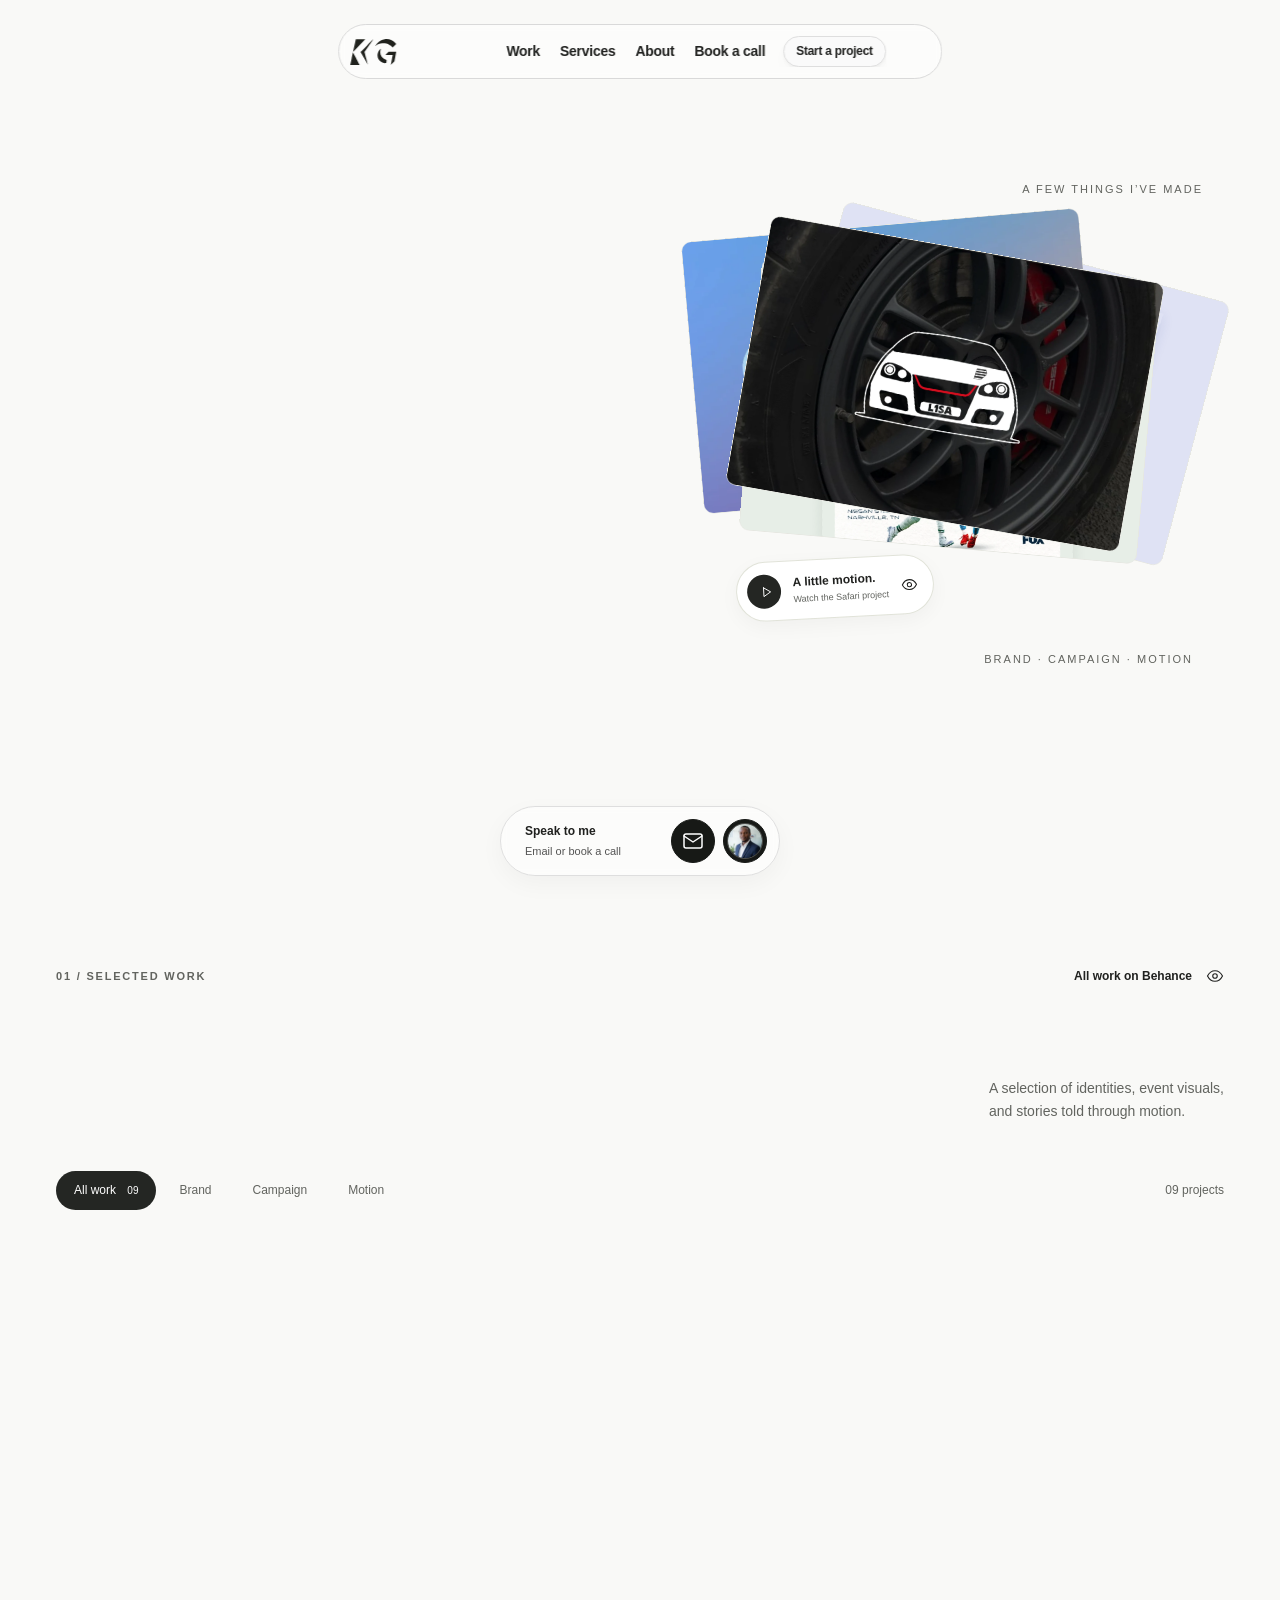
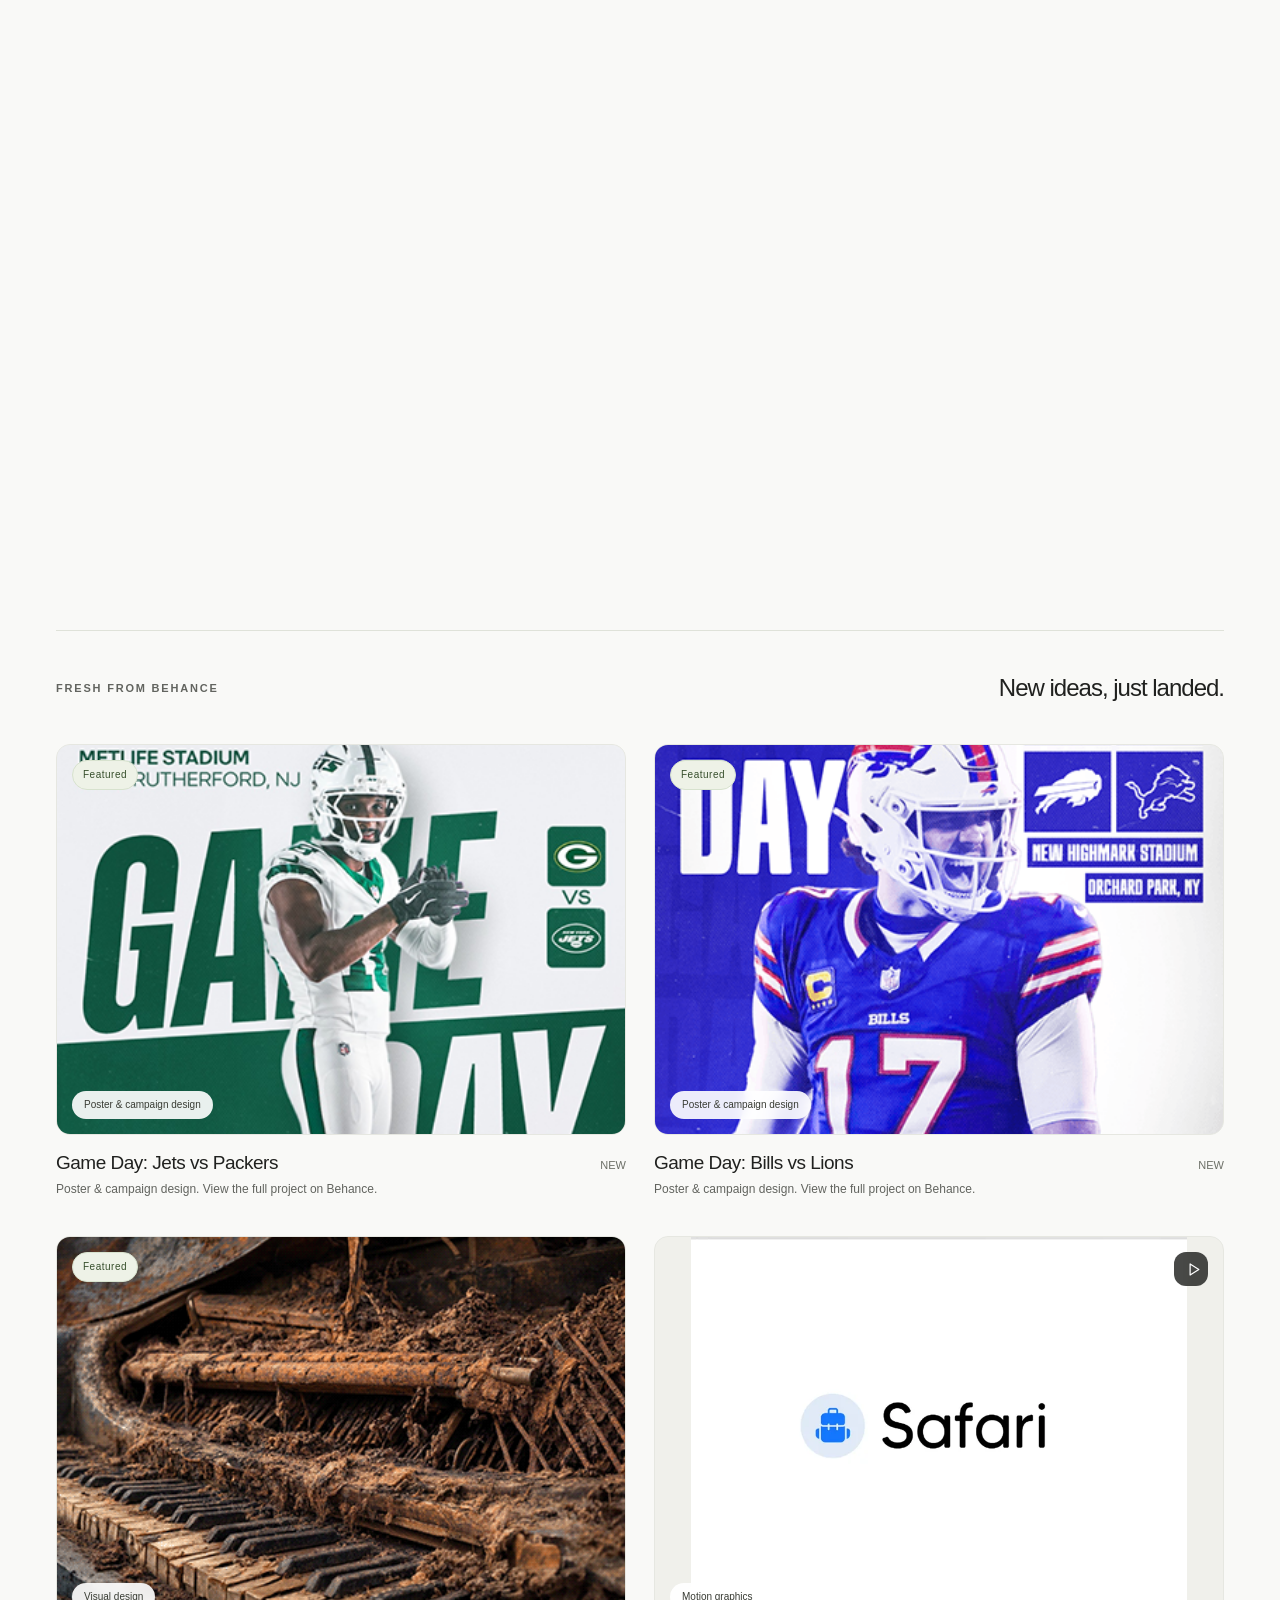
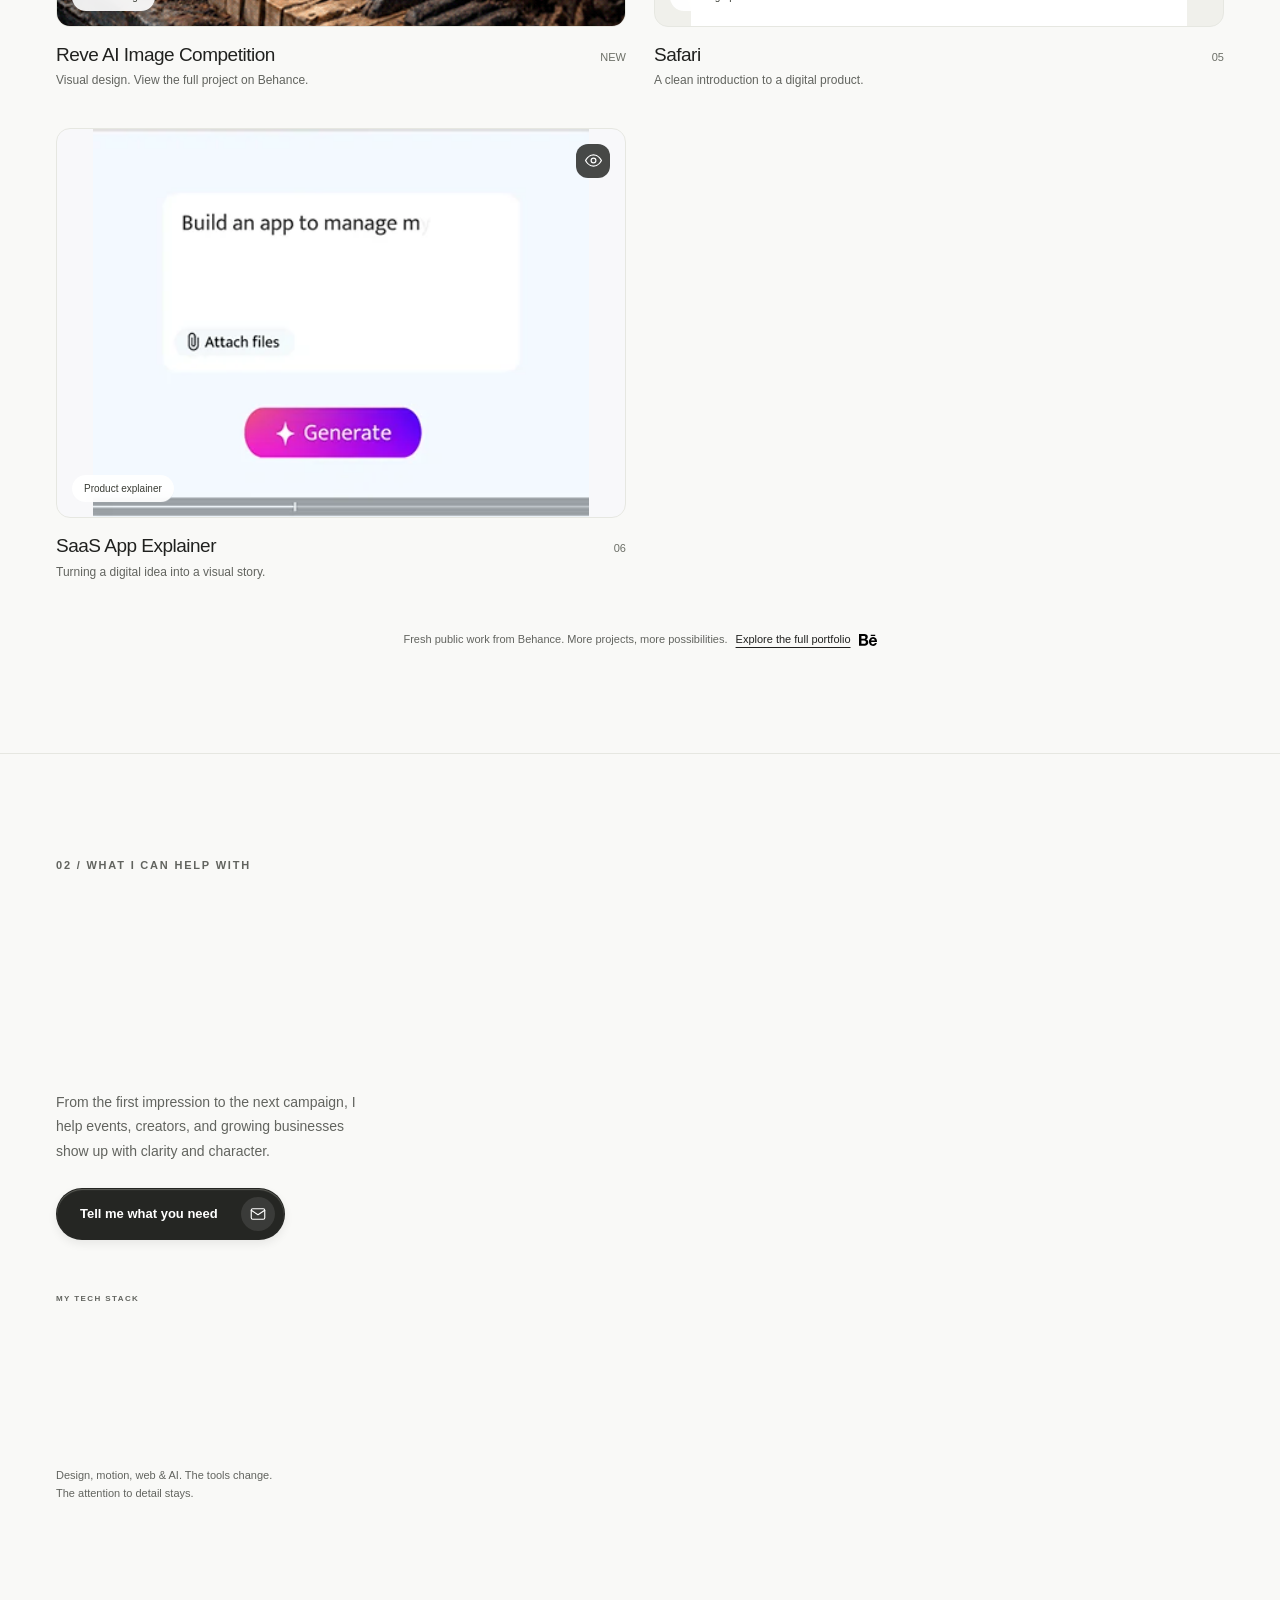
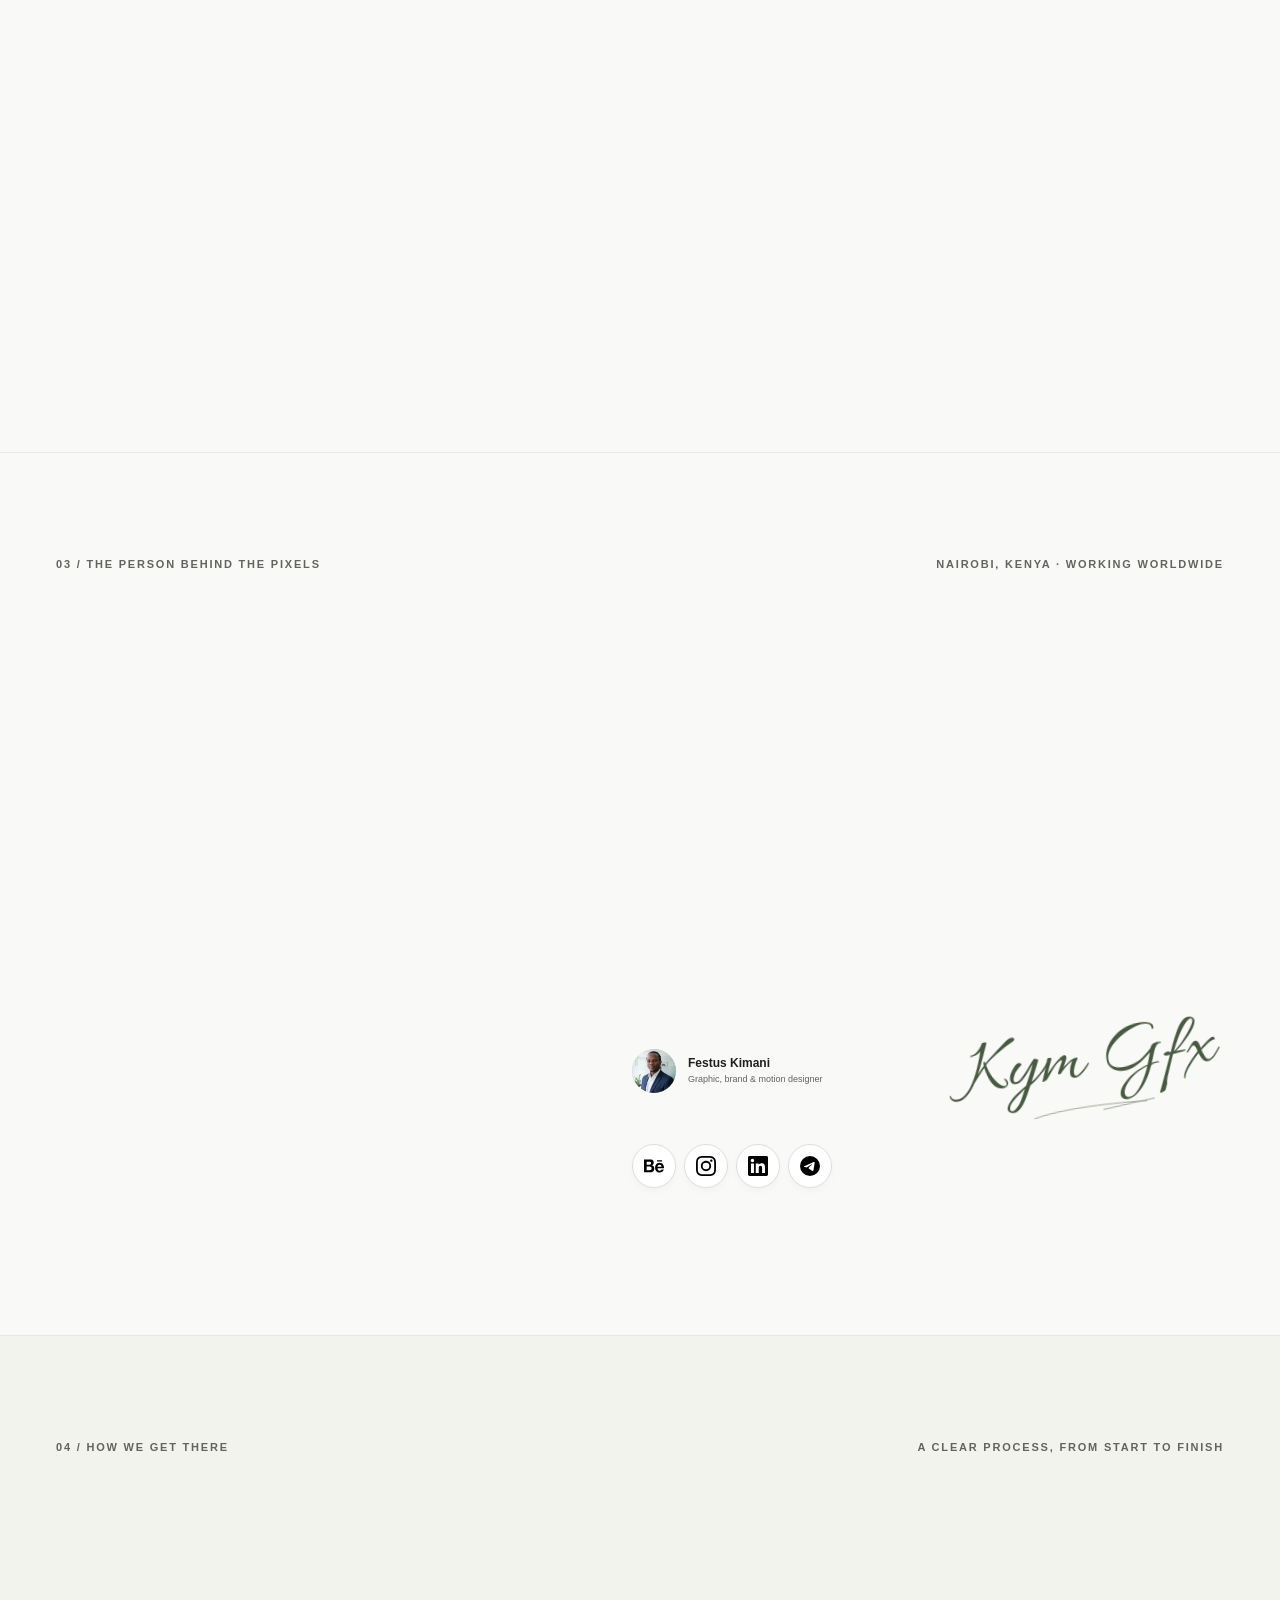
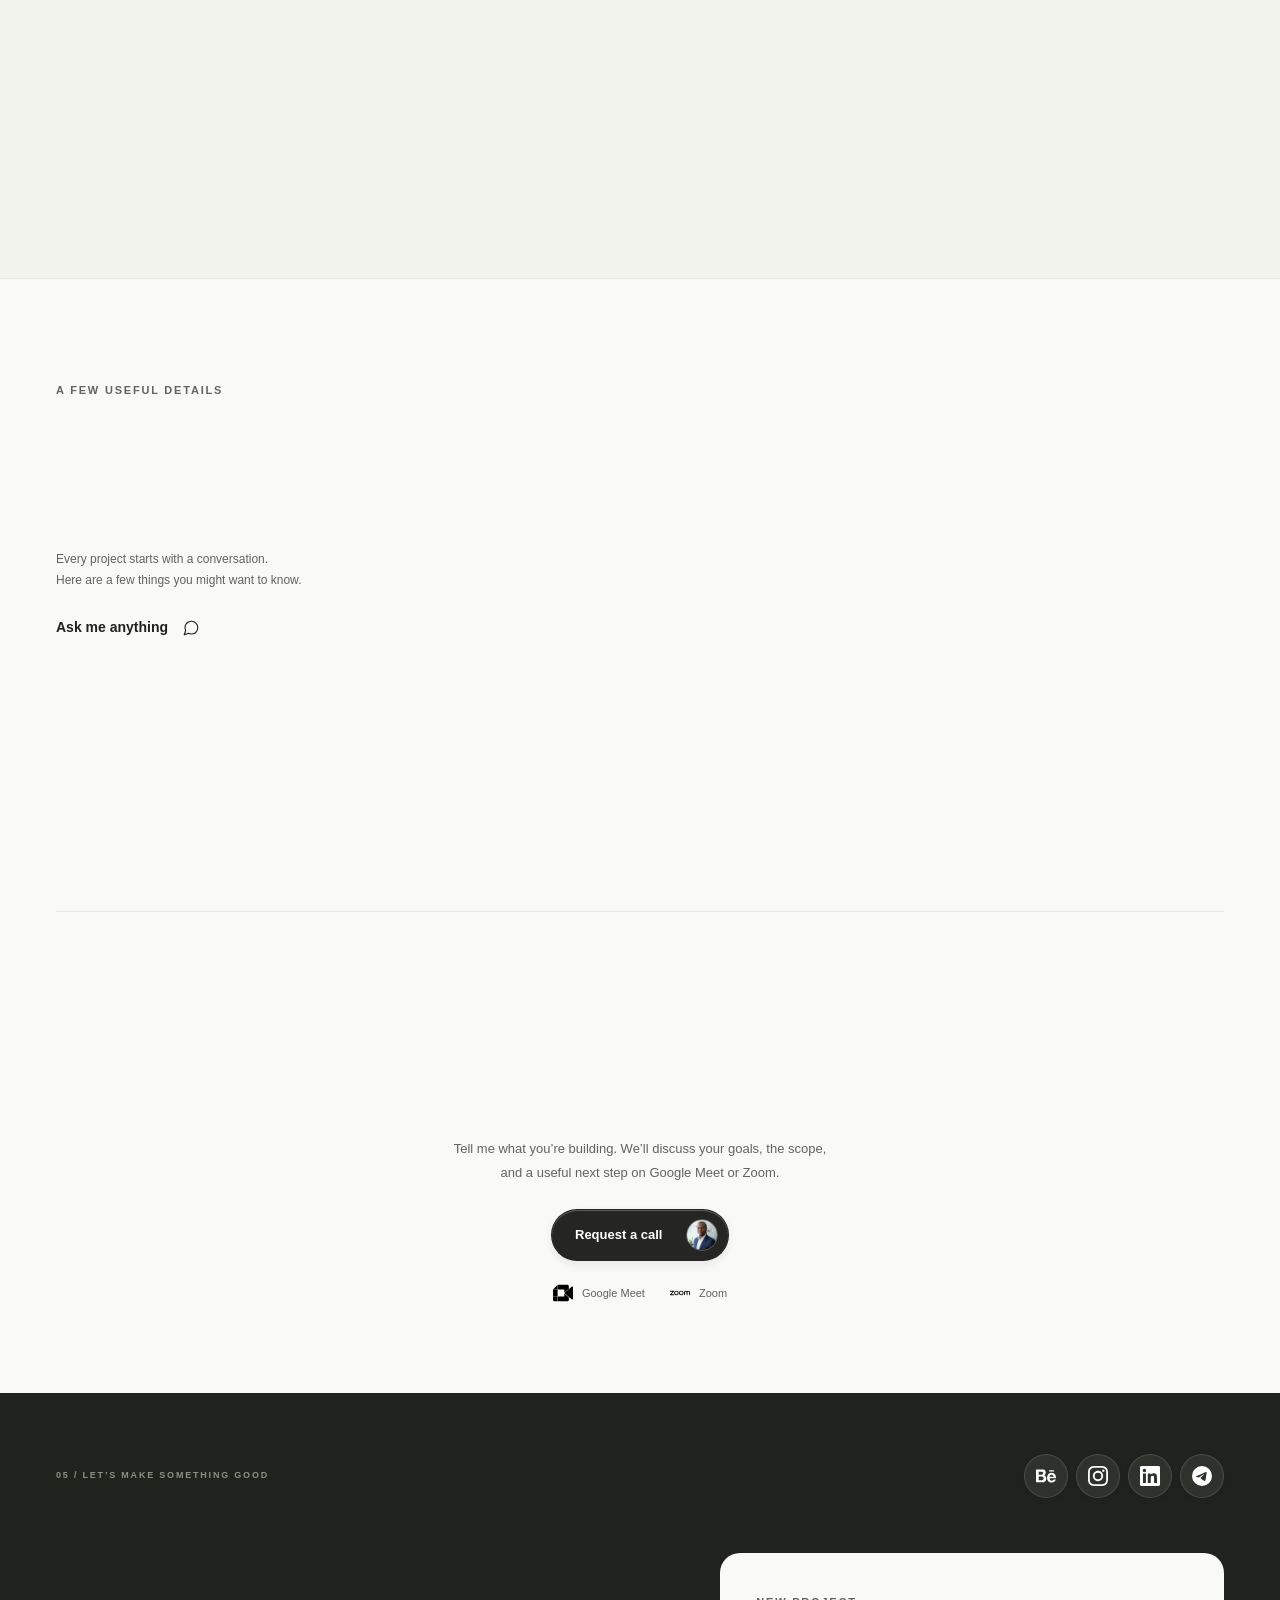
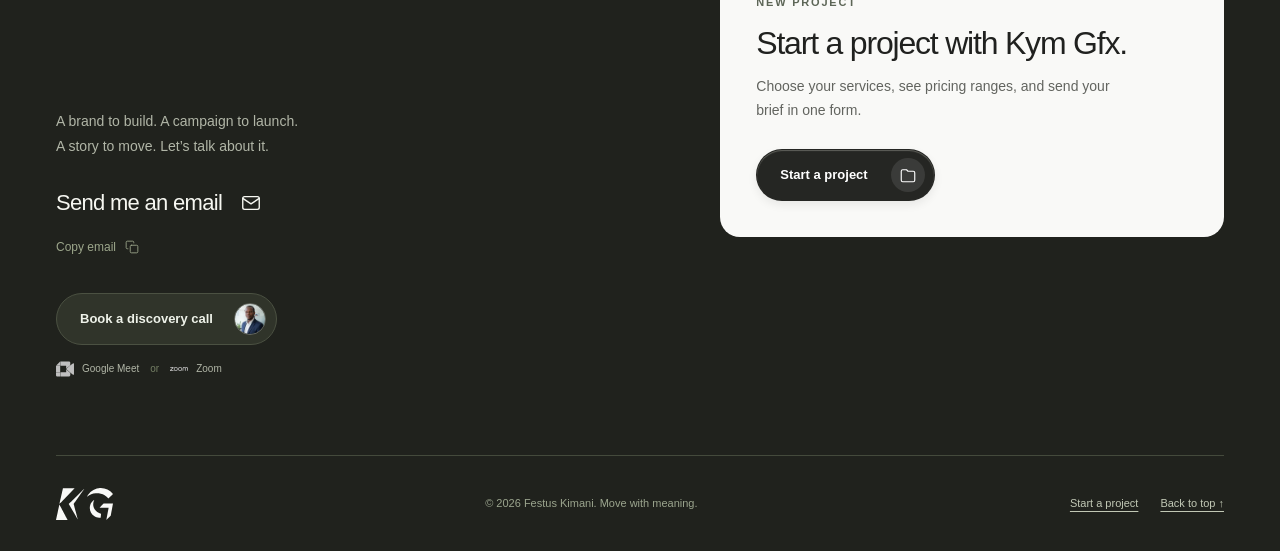
==== commit d5ad180d: "Add files via upload" ====
--- a/index.html
+++ b/index.html
@@ -2,31 +2,32 @@
 <html lang="en">
 <head>
   <meta charset="utf-8">
-  <meta http-equiv="Content-Security-Policy" content="default-src 'none'; script-src 'self' 'sha256-qsmeHOVesfwcgiDH0DLpEla9scwL+o7ladMOi/9yeA4='; style-src 'self'; img-src 'self' data:; media-src 'self' data:; font-src 'self' data:; script-src-attr 'none'; style-src-attr 'none'; connect-src 'self'; object-src 'none'; base-uri 'none'; form-action mailto:; frame-src 'none'; worker-src 'none'; manifest-src 'none'">
+  <meta http-equiv="Content-Security-Policy" content="default-src 'none'; script-src 'self' 'sha256-RP54lZXdPZ6LXKqrHSjTCvA2a0rbn0eupJkv5bDsVNU='; style-src 'self'; img-src 'self' data:; media-src 'self' data:; font-src 'self' data:; script-src-attr 'none'; style-src-attr 'none'; connect-src 'self'; object-src 'none'; base-uri 'none'; form-action mailto:; frame-src 'none'; worker-src 'none'; manifest-src 'none'">
   <meta name="referrer" content="no-referrer">
   <meta name="viewport" content="width=device-width, initial-scale=1">
   <meta name="theme-color" content="#f9f9f7">
   <title>Kym Gfx | Brand, Campaign & Motion Design</title>
   <meta name="description" content="Festus Kimani, the designer behind Kym Gfx. Brand identities, event campaigns, website design and motion graphics. Based in Nairobi, working worldwide.">
-  <meta property="og:title" content="Kym Gfx: Move with meaning.">
+  <meta property="og:title" content="Kym Gfx | Brand, Campaign &amp; Motion Design">
   <meta property="og:description" content="Brands with character. Campaigns with energy. Motion with purpose. Explore the work of Nairobi-based designer Festus Kimani.">
   <meta property="og:type" content="website">
-  <meta property="og:image" content="https://kymgfx.kymfestus.workers.dev/assets/lisa-identity.webp">
-  <meta property="og:image:alt" content="LISA GTI brand identity by Kym Gfx">
+  <meta property="og:image" content="https://kymgfx.kymfestus.workers.dev/assets/share.png"><meta property="og:image:width" content="1200"><meta property="og:image:height" content="630"><meta name="twitter:image" content="https://kymgfx.kymfestus.workers.dev/assets/share.png">
+  <meta property="og:image:alt" content="Kym Gfx. Design that moves people. Brand, campaign and motion design.">
   <meta name="twitter:card" content="summary_large_image">
   <meta name="robots" content="index,follow,max-image-preview:large">
   <meta property="og:locale" content="en_KE">
   <meta name="twitter:title" content="Kym Gfx | Brand, Campaign & Motion Design">
   <meta name="twitter:description" content="Festus Kimani. Brand identity, campaign, web and motion design from Nairobi, working worldwide.">
   <link rel="icon" type="image/svg+xml" href="assets/logo-icon.svg"><link rel="apple-touch-icon" href="assets/apple-touch-icon.png">
-  <link rel="stylesheet" href="styles.css?v=22d624d4979c" integrity="sha384-wuS0kFWt6NBGt2/dvzYakWIYjv9+sW6IdGGwFA8eAHtlob1bWh5+R6NnukKc8krm" crossorigin="anonymous">
+  <link rel="stylesheet" href="styles.css?v=1ab51e696679" integrity="sha384-EvJ5O4nadEYsWg21+H47/stmTlUw2FNUNCAGAofMzQGHYUe7bIVEhUOgMs3BW3Ic" crossorigin="anonymous">
   <script src="hover.js?v=418b4b184d3a" defer integrity="sha384-fEXcAXH4qg5QDzIEGFTP6Hs06PIt0NSCKhcVGJF8MN9y4ySZwE48/TNg9YYAvhwv" crossorigin="anonymous"></script>
   <script src="app.js?v=920d5eaca289" defer integrity="sha384-redIyue99s9NzLE7rQFaY3deVi5fc3/zErwLRt6RJIErRmfgzinxDfFiC1UelqTq" crossorigin="anonymous"></script>
   <script src="tally.js?v=f8779480156c" defer integrity="sha384-kf3AlvRZwCBo7eny/jpEdKlFrDhq/1zmK7CzTpE+B8lzu16/dyUpaUtx4TN1pVBo" crossorigin="anonymous"></script>
   <script src="navigation.js?v=53503e80712e" defer integrity="sha384-nsBRfqvpe+beJG/txZ5ffJn5aQpI2zp7zltmXjnQ1PvmRcHIz+6aFYz5Q4TOXQNo" crossorigin="anonymous"></script>
   <script src="motion.js?v=6ecac0a6fd6d" defer integrity="sha384-A1M7jGwJOYKzTCvv4FRpBjJr8O+yAU49xVVN6Kf6X/JlsGHFS3brLfjCFFewnfAB" crossorigin="anonymous"></script>
-<script type="application/ld+json">{"@context":"https://schema.org","@graph":[{"@type":"Person","@id":"https://kymgfx.kymfestus.workers.dev/#festus-kimani","name":"Festus Kimani","alternateName":"Kym","jobTitle":"Graphic, brand and motion designer","email":"kymfestus@gmail.com","homeLocation":{"@type":"Place","name":"Nairobi, Kenya"},"sameAs":["https://www.behance.net/kymgfx0","https://www.instagram.com/kymgfx/","https://linkedin.com/in/festuskimani-design","https://t.me/KymGfx"],"worksFor":{"@id":"https://kymgfx.kymfestus.workers.dev/#kym-gfx"},"url":"https://kymgfx.kymfestus.workers.dev/#about","image":"https://kymgfx.kymfestus.workers.dev/assets/festus-kimani.webp"},{"@type":"Organization","@id":"https://kymgfx.kymfestus.workers.dev/#kym-gfx","name":"Kym Gfx","founder":{"@id":"https://kymgfx.kymfestus.workers.dev/#festus-kimani"},"email":"kymfestus@gmail.com","sameAs":["https://www.behance.net/kymgfx0","https://www.instagram.com/kymgfx/","https://linkedin.com/in/festuskimani-design","https://t.me/KymGfx"],"url":"https://kymgfx.kymfestus.workers.dev/"},{"@type":"WebSite","@id":"https://kymgfx.kymfestus.workers.dev/#website","name":"Kym Gfx","inLanguage":"en","publisher":{"@id":"https://kymgfx.kymfestus.workers.dev/#kym-gfx"},"url":"https://kymgfx.kymfestus.workers.dev/"},{"@type":"Service","name":"Brand identity","provider":{"@id":"https://kymgfx.kymfestus.workers.dev/#kym-gfx"},"areaServed":"Worldwide","description":"Logos, visual systems and brand guidelines."},{"@type":"Service","name":"Poster design","provider":{"@id":"https://kymgfx.kymfestus.workers.dev/#kym-gfx"},"areaServed":"Worldwide","description":"Event flyers, print and digital posters."},{"@type":"Service","name":"Social campaigns","provider":{"@id":"https://kymgfx.kymfestus.workers.dev/#kym-gfx"},"areaServed":"Worldwide","description":"Connected assets for campaigns and product launches."},{"@type":"Service","name":"Motion graphics","provider":{"@id":"https://kymgfx.kymfestus.workers.dev/#kym-gfx"},"areaServed":"Worldwide","description":"Animation, product explainers and promotional motion."},{"@type":"Service","name":"Web design","provider":{"@id":"https://kymgfx.kymfestus.workers.dev/#kym-gfx"},"areaServed":"Worldwide","description":"Websites connecting a visual identity to a useful online experience."},{"@type":"Service","name":"Video editing","provider":{"@id":"https://kymgfx.kymfestus.workers.dev/#kym-gfx"},"areaServed":"Worldwide","description":"Editing and pacing for short-form videos and brand films."}]}</script>
+<script type="application/ld+json">{"@context":"https://schema.org","@graph":[{"@type":"Person","@id":"https://kymgfx.kymfestus.workers.dev/#festus-kimani","name":"Festus Kimani","alternateName":"Kym","jobTitle":"Graphic, brand and motion designer","homeLocation":{"@type":"Place","name":"Nairobi, Kenya"},"sameAs":["https://www.behance.net/kymgfx0","https://www.instagram.com/kymgfx/","https://linkedin.com/in/festuskimani-design","https://t.me/KymGfx"],"worksFor":{"@id":"https://kymgfx.kymfestus.workers.dev/#kym-gfx"},"url":"https://kymgfx.kymfestus.workers.dev/#about","image":"https://kymgfx.kymfestus.workers.dev/assets/festus-kimani.webp"},{"@type":"Organization","@id":"https://kymgfx.kymfestus.workers.dev/#kym-gfx","name":"Kym Gfx","founder":{"@id":"https://kymgfx.kymfestus.workers.dev/#festus-kimani"},"sameAs":["https://www.behance.net/kymgfx0","https://www.instagram.com/kymgfx/","https://linkedin.com/in/festuskimani-design","https://t.me/KymGfx"],"url":"https://kymgfx.kymfestus.workers.dev/"},{"@type":"WebSite","@id":"https://kymgfx.kymfestus.workers.dev/#website","name":"Kym Gfx","inLanguage":"en","publisher":{"@id":"https://kymgfx.kymfestus.workers.dev/#kym-gfx"},"url":"https://kymgfx.kymfestus.workers.dev/"},{"@type":"Service","name":"Brand identity","provider":{"@id":"https://kymgfx.kymfestus.workers.dev/#kym-gfx"},"areaServed":"Worldwide","description":"Logos, visual systems and brand guidelines."},{"@type":"Service","name":"Poster design","provider":{"@id":"https://kymgfx.kymfestus.workers.dev/#kym-gfx"},"areaServed":"Worldwide","description":"Event flyers, print and digital posters."},{"@type":"Service","name":"Social campaigns","provider":{"@id":"https://kymgfx.kymfestus.workers.dev/#kym-gfx"},"areaServed":"Worldwide","description":"Connected assets for campaigns and product launches."},{"@type":"Service","name":"Motion graphics","provider":{"@id":"https://kymgfx.kymfestus.workers.dev/#kym-gfx"},"areaServed":"Worldwide","description":"Animation, product explainers and promotional motion."},{"@type":"Service","name":"Web design","provider":{"@id":"https://kymgfx.kymfestus.workers.dev/#kym-gfx"},"areaServed":"Worldwide","description":"Websites connecting a visual identity to a useful online experience."},{"@type":"Service","name":"Video editing","provider":{"@id":"https://kymgfx.kymfestus.workers.dev/#kym-gfx"},"areaServed":"Worldwide","description":"Editing and pacing for short-form videos and brand films."}]}</script>
 <script src="portfolio.js?v=0eddb8c8db13" defer integrity="sha384-fT3XSmakjnkovy3xJBE/LR70sCqFDMXrLG0lpPolhhoIm4bzP4OcGRpFcpiwtWbt" crossorigin="anonymous"></script>
+
 
 
 
@@ -67,7 +68,7 @@
         <span class="art-note art-note-bottom">BRAND · CAMPAIGN · MOTION</span>
       </div>
     </section>
-    <section class="intro-strip" aria-label="Design specialties"><div class="wrap strip-inner"><p>Good ideas deserve<br><strong>great design.</strong></p><div class="service-marquee" tabindex="0" aria-label="Web design, motion graphics, poster design, brand identity, social campaigns and video editing. Focus to pause scrolling."><div class="marquee-track"><div class="marquee-group"><span>Web design</span><span>Motion graphics</span><span>Poster design</span><span>Brand identity</span><span>Social campaigns</span><span>Video editing</span></div><div class="marquee-group" aria-hidden="true"><span>Web design</span><span>Motion graphics</span><span>Poster design</span><span>Brand identity</span><span>Social campaigns</span><span>Video editing</span></div></div></div></div></section>
+    <section class="intro-strip" aria-label="Design specialties"><div class="wrap strip-inner"><p>Good ideas deserve <br><strong>great design.</strong></p><div class="service-marquee" tabindex="0" aria-label="Web design, motion graphics, poster design, brand identity, social campaigns and video editing. Focus to pause scrolling."><div class="marquee-track"><div class="marquee-group"><span>Web design</span><span>Motion graphics</span><span>Poster design</span><span>Brand identity</span><span>Social campaigns</span><span>Video editing</span></div><div class="marquee-group" aria-hidden="true"><span>Web design</span><span>Motion graphics</span><span>Poster design</span><span>Brand identity</span><span>Social campaigns</span><span>Video editing</span></div></div></div></div></section>
     <section id="work" class="section wrap work-section">
       <div class="section-topline"><span class="eyebrow">01 / SELECTED WORK</span><a class="text-link small" href="https://www.behance.net/kymgfx0" target="_blank" rel="noopener noreferrer">All work on Behance <svg class="icon " viewBox="0 0 24 24" fill="none" stroke="currentColor" stroke-width="1.5" stroke-linecap="round" stroke-linejoin="round" aria-hidden="true"><use href="#i-eye"/></svg></a></div>
       <div class="work-heading"><h2><span class="muted">A little range.</span><br>A lot of intention.</h2><p>A selection of identities, event visuals,<br class="desktop-break"> and stories told through motion.</p></div>
@@ -98,7 +99,7 @@
     </div></div></section>
     <section id="about" class="section wrap about-section"><div class="section-topline"><span class="eyebrow">03 / THE PERSON BEHIND THE PIXELS</span><span class="eyebrow">NAIROBI, KENYA · WORKING WORLDWIDE</span></div><div class="about-layout"><div class="about-art about-portrait"><img src="assets/festus-kimani.webp" width="800" height="800" loading="lazy" alt="Festus Kimani, the designer behind Kym Gfx"><div class="portrait-caption"><strong>Festus Kimani</strong><span>Designer & creative partner</span></div><div class="social-icons portrait-socials" aria-label="Kym Gfx social profiles"><a class="social-icon hover-target" href="https://www.behance.net/kymgfx0" target="_blank" rel="noopener noreferrer" aria-label="Kym Gfx on Behance"><img class="brand-icon" src="assets/icons/behance.svg" width="24" height="24" alt="" aria-hidden="true"><span class="hover-label" aria-hidden="true">Behance</span></a><a class="social-icon hover-target" href="https://www.instagram.com/kymgfx/" target="_blank" rel="noopener noreferrer" aria-label="Kym Gfx on Instagram"><img class="brand-icon" src="assets/icons/instagram.svg" width="24" height="24" alt="" aria-hidden="true"><span class="hover-label" aria-hidden="true">Instagram</span></a><a class="social-icon hover-target" href="https://linkedin.com/in/festuskimani-design" target="_blank" rel="noopener noreferrer" aria-label="Kym Gfx on LinkedIn"><img class="brand-icon" src="assets/icons/linkedin.svg" width="24" height="24" alt="" aria-hidden="true"><span class="hover-label" aria-hidden="true">LinkedIn</span></a><a class="social-icon hover-target" href="https://t.me/KymGfx" target="_blank" rel="noopener noreferrer" aria-label="Kym Gfx on Telegram"><img class="brand-icon" src="assets/icons/telegram.svg" width="24" height="24" alt="" aria-hidden="true"><span class="hover-label" aria-hidden="true">Telegram</span></a></div></div><div class="about-copy"><h2><span class="muted">Hi, I’m Festus.</span><br>You can call me Kym.</h2><p class="about-lead">I turn ideas into visual work that people notice, understand, and remember.</p><p>My practice brings together graphic design, brand identity, and motion. I work with events, music and nightlife brands, creators, SMEs, and startups, from the first brief to the final files.</p><p>I care about the thinking behind the visual: the message, the audience, and the little details that make a design feel right. Whether it’s one poster or a whole campaign, the goal is the same. Make it clear. Make it memorable. Make it mean something.</p><div class="about-signoff"><img src="assets/festus-kimani-sm.webp" width="44" height="44" loading="lazy" alt="Festus Kimani"><div><strong>Festus Kimani</strong><span>Graphic, brand & motion designer</span></div><span class="signature" aria-label="Kym Gfx signature">Kym Gfx<svg viewBox="0 0 150 14" fill="none" aria-hidden="true"><path d="M4 10C35 3 82 2 136 5M85 9l60-6" stroke="currentColor" stroke-width="1.15" stroke-linecap="round"/></svg></span></div><div class="social-icons about-links" aria-label="Kym Gfx social profiles"><a class="social-icon hover-target" href="https://www.behance.net/kymgfx0" target="_blank" rel="noopener noreferrer" aria-label="Kym Gfx on Behance"><img class="brand-icon" src="assets/icons/behance.svg" width="24" height="24" alt="" aria-hidden="true"><span class="hover-label" aria-hidden="true">Behance</span></a><a class="social-icon hover-target" href="https://www.instagram.com/kymgfx/" target="_blank" rel="noopener noreferrer" aria-label="Kym Gfx on Instagram"><img class="brand-icon" src="assets/icons/instagram.svg" width="24" height="24" alt="" aria-hidden="true"><span class="hover-label" aria-hidden="true">Instagram</span></a><a class="social-icon hover-target" href="https://linkedin.com/in/festuskimani-design" target="_blank" rel="noopener noreferrer" aria-label="Kym Gfx on LinkedIn"><img class="brand-icon" src="assets/icons/linkedin.svg" width="24" height="24" alt="" aria-hidden="true"><span class="hover-label" aria-hidden="true">LinkedIn</span></a><a class="social-icon hover-target" href="https://t.me/KymGfx" target="_blank" rel="noopener noreferrer" aria-label="Kym Gfx on Telegram"><img class="brand-icon" src="assets/icons/telegram.svg" width="24" height="24" alt="" aria-hidden="true"><span class="hover-label" aria-hidden="true">Telegram</span></a></div></div></div></section>
     <section class="section process-section"><div class="wrap"><div class="section-topline"><span class="eyebrow">04 / HOW WE GET THERE</span><span class="eyebrow">A CLEAR PROCESS, FROM START TO FINISH</span></div><h2><span class="muted">Less guesswork.</span><br>More good work.</h2><div class="process-grid"><div><span class="step-number">01</span><h3>Find the direction.</h3><p>We talk about your audience, message, goals, and what the project needs to achieve.</p></div><div><span class="step-number">02</span><h3>Build the idea.</h3><p>I develop the visual direction, share the work, and refine it with your feedback.</p></div><div><span class="step-number">03</span><h3>Make it ready.</h3><p>You receive the agreed deliverables, prepared for the places your brand needs to show up.</p></div></div></div></section>
-    <section id="faq" class="section wrap faq-section"><div class="faq-intro"><span class="eyebrow">A FEW USEFUL DETAILS</span><h2><span class="muted">Before we</span><br>get started.</h2><p>Every project starts with a conversation.<br>Here are a few things you might want to know.</p><a class="text-link" href="#contact">Ask me anything <svg class="icon " viewBox="0 0 24 24" fill="none" stroke="currentColor" stroke-width="1.5" stroke-linecap="round" stroke-linejoin="round" aria-hidden="true"><use href="#i-message"/></svg></a></div><div class="faq-list"><details><summary>Which design services does Kym Gfx offer?<svg class="icon" viewBox="0 0 24 24" fill="none" stroke="currentColor" stroke-width="1.5" stroke-linecap="round" stroke-linejoin="round" aria-hidden="true"><use href="#i-plus"/></svg></summary><p>Kym Gfx is the creative practice of Festus Kimani in Nairobi, Kenya. I offer brand identity, social and event campaigns, motion graphics and video, website design, and ongoing design support for clients worldwide.</p></details><details><summary>How do I book a discovery call?<svg class="icon " viewBox="0 0 24 24" fill="none" stroke="currentColor" stroke-width="1.5" stroke-linecap="round" stroke-linejoin="round" aria-hidden="true"><use href="#i-plus"/></svg></summary><p><a href="book.html">Request a call</a>, choose Google Meet or Zoom, and share a preferred time and timezone. I’ll confirm availability by email and send the meeting link. A request does not reserve a time.</p></details><details><summary>What does a project cost?<svg class="icon " viewBox="0 0 24 24" fill="none" stroke="currentColor" stroke-width="1.5" stroke-linecap="round" stroke-linejoin="round" aria-hidden="true"><use href="#i-plus"/></svg></summary><p>It depends on the scope, deliverables, and timeline. Share your brief and budget, and I’ll put together a quote before we start.</p></details><details><summary>Can we work together remotely?<svg class="icon " viewBox="0 0 24 24" fill="none" stroke="currentColor" stroke-width="1.5" stroke-linecap="round" stroke-linejoin="round" aria-hidden="true"><use href="#i-plus"/></svg></summary><p>Yes. I’m based in Nairobi, Kenya (GMT+3), and work remotely with clients worldwide. We can coordinate feedback and project updates across time zones.</p></details><details><summary>Can you work with my existing brand?<svg class="icon " viewBox="0 0 24 24" fill="none" stroke="currentColor" stroke-width="1.5" stroke-linecap="round" stroke-linejoin="round" aria-hidden="true"><use href="#i-plus"/></svg></summary><p>Yes. Share your brand guidelines and existing assets so I can build new work that feels consistent with your identity.</p></details><details><summary>Do you take on ongoing design work?<svg class="icon " viewBox="0 0 24 24" fill="none" stroke="currentColor" stroke-width="1.5" stroke-linecap="round" stroke-linejoin="round" aria-hidden="true"><use href="#i-plus"/></svg></summary><p>Yes. For recurring social content, event flyers, and campaigns, we can agree on a monthly scope and a delivery schedule that fits your needs.</p></details><details><summary>Are you open to a remote design role?<svg class="icon " viewBox="0 0 24 24" fill="none" stroke="currentColor" stroke-width="1.5" stroke-linecap="round" stroke-linejoin="round" aria-hidden="true"><use href="#i-plus"/></svg></summary><p>Yes. I’m open to worldwide remote design opportunities. Email the role details, location eligibility, and team information, and I’ll take a look.</p></details></div></section>
+    <section id="faq" class="section wrap faq-section"><div class="faq-intro"><span class="eyebrow">A FEW USEFUL DETAILS</span><h2><span class="muted">Before we</span><br>get started.</h2><p>Every project starts with a conversation.<br>Here are a few things you might want to know.</p><a class="text-link" href="#contact">Ask me anything <svg class="icon " viewBox="0 0 24 24" fill="none" stroke="currentColor" stroke-width="1.5" stroke-linecap="round" stroke-linejoin="round" aria-hidden="true"><use href="#i-message"/></svg></a></div><div class="faq-list"><details><summary>Which design services does Kym Gfx offer?<svg class="icon" viewBox="0 0 24 24" fill="none" stroke="currentColor" stroke-width="1.5" stroke-linecap="round" stroke-linejoin="round" aria-hidden="true"><use href="#i-plus"/></svg></summary><p>Kym Gfx is the creative practice of Festus Kimani in Nairobi, Kenya. I offer brand identity, social and event campaigns, motion graphics and video, website design, and ongoing design support for clients worldwide.</p></details><details><summary>How do I book a discovery call?<svg class="icon " viewBox="0 0 24 24" fill="none" stroke="currentColor" stroke-width="1.5" stroke-linecap="round" stroke-linejoin="round" aria-hidden="true"><use href="#i-plus"/></svg></summary><p><a href="book.html">Request a call</a>, choose Google Meet or Zoom, and share a preferred time and timezone. I’ll confirm availability by email and send the meeting link. A request does not reserve a time.</p></details><details><summary>What does a project cost?<svg class="icon " viewBox="0 0 24 24" fill="none" stroke="currentColor" stroke-width="1.5" stroke-linecap="round" stroke-linejoin="round" aria-hidden="true"><use href="#i-plus"/></svg></summary><p>It depends on the scope, deliverables, and timeline. Share your brief and budget, and I’ll put together a quote before we start.</p></details><details><summary>Can we work together remotely?<svg class="icon " viewBox="0 0 24 24" fill="none" stroke="currentColor" stroke-width="1.5" stroke-linecap="round" stroke-linejoin="round" aria-hidden="true"><use href="#i-plus"/></svg></summary><p>Yes. I’m based in Nairobi, Kenya (GMT+3), and work remotely with clients worldwide. We can coordinate feedback and project updates across time zones.</p></details><details><summary>Can you work with my existing brand?<svg class="icon " viewBox="0 0 24 24" fill="none" stroke="currentColor" stroke-width="1.5" stroke-linecap="round" stroke-linejoin="round" aria-hidden="true"><use href="#i-plus"/></svg></summary><p>Yes. Share your brand guidelines and existing assets so I can build new work that feels consistent with your identity.</p></details><details><summary>Do you take on ongoing design work?<svg class="icon " viewBox="0 0 24 24" fill="none" stroke="currentColor" stroke-width="1.5" stroke-linecap="round" stroke-linejoin="round" aria-hidden="true"><use href="#i-plus"/></svg></summary><p>Yes. For recurring social content, event flyers, and campaigns, we can agree on a monthly scope and a delivery schedule that fits your needs.</p></details></div></section>
 <section class="section wrap discovery-section"><h2><span class="muted">Let’s find the direction.</span><br>Book a discovery call.</h2><p>Tell me what you’re building. We’ll discuss your goals, the scope,<br class="desktop-break"> and a useful next step on Google Meet or Zoom.</p><a class="button button-dark hover-target booking-button" href="book.html">Request a call <span class="button-icon"><img class="button-portrait" src="assets/festus-kimani-sm.webp" width="36" height="36" alt=""></span></a><div class="meeting-brands"><img class="brand-icon" src="assets/icons/googlemeet.svg" width="24" height="24" alt="" aria-hidden="true"><span>Google Meet</span><img class="brand-icon" src="assets/icons/zoom.svg" width="24" height="24" alt="" aria-hidden="true"><span>Zoom</span></div></section>
     <section id="contact" class="contact-section"><div class="wrap"><div class="contact-topline"><span class="eyebrow">05 / LET’S MAKE SOMETHING GOOD</span><div class="social-icons contact-top-socials" aria-label="Kym Gfx social profiles"><a class="social-icon hover-target" href="https://www.behance.net/kymgfx0" target="_blank" rel="noopener noreferrer" aria-label="Kym Gfx on Behance"><img class="brand-icon" src="assets/icons/behance.svg" width="24" height="24" alt="" aria-hidden="true"><span class="hover-label" aria-hidden="true">Behance</span></a><a class="social-icon hover-target" href="https://www.instagram.com/kymgfx/" target="_blank" rel="noopener noreferrer" aria-label="Kym Gfx on Instagram"><img class="brand-icon" src="assets/icons/instagram.svg" width="24" height="24" alt="" aria-hidden="true"><span class="hover-label" aria-hidden="true">Instagram</span></a><a class="social-icon hover-target" href="https://linkedin.com/in/festuskimani-design" target="_blank" rel="noopener noreferrer" aria-label="Kym Gfx on LinkedIn"><img class="brand-icon" src="assets/icons/linkedin.svg" width="24" height="24" alt="" aria-hidden="true"><span class="hover-label" aria-hidden="true">LinkedIn</span></a><a class="social-icon hover-target" href="https://t.me/KymGfx" target="_blank" rel="noopener noreferrer" aria-label="Kym Gfx on Telegram"><img class="brand-icon" src="assets/icons/telegram.svg" width="24" height="24" alt="" aria-hidden="true"><span class="hover-label" aria-hidden="true">Telegram</span></a></div></div><div class="contact-layout"><div class="contact-copy"><h2><span>Have something</span><br>in mind?</h2><p>A brand to build. A campaign to launch.<br>A story to move. Let’s talk about it.</p><a class="email-link" href="mailto:kymfestus@gmail.com">Send me an email <svg class="icon " viewBox="0 0 24 24" fill="none" stroke="currentColor" stroke-width="1.5" stroke-linecap="round" stroke-linejoin="round" aria-hidden="true"><use href="#i-mail"/></svg></a><button id="copy-email" class="copy-email" type="button"><span id="copy-email-label">Copy email</span> <svg class="icon " viewBox="0 0 24 24" fill="none" stroke="currentColor" stroke-width="1.5" stroke-linecap="round" stroke-linejoin="round" aria-hidden="true"><use href="#i-copy"/></svg></button><span id="copy-status" class="sr-only" role="status"></span><a class="button booking-button" href="book.html">Book a discovery call <span class="button-icon"><img class="button-portrait" src="assets/festus-kimani-sm.webp" width="36" height="36" alt=""></span></a><p class="meeting-caption"><img class="brand-icon" src="assets/icons/googlemeet.svg" width="24" height="24" alt="" aria-hidden="true"> Google Meet <span>or</span> <img class="brand-icon" src="assets/icons/zoom.svg" width="24" height="24" alt="" aria-hidden="true"> Zoom</p></div><div class="contact-form-col"><div class="start-card"><span class="eyebrow">NEW PROJECT</span><h3>Start a project with Kym Gfx.</h3><p>Choose your services, see pricing ranges, and send your brief in one form.</p><a class="button button-dark" href="start.html">Start a project <span class="button-icon"><svg class="icon " viewBox="0 0 24 24" fill="none" stroke="currentColor" stroke-width="1.5" stroke-linecap="round" stroke-linejoin="round" aria-hidden="true"><use href="#i-folder"/></svg></span></a></div></div></div><footer class="site-footer"><a class="footer-logo" href="#home" aria-label="Kym Gfx, back to top"><img src="assets/logo-light.svg" alt="" width="58" height="33"></a><span>© <span id="year" data-year>2026</span> Festus Kimani. Move with meaning.</span><span class="footer-links"><a href="start.html">Start a project</a><a href="#home">Back to top ↑</a></span></footer></div></section>
   </main>
--- a/styles.css
+++ b/styles.css
@@ -115,16 +115,14 @@
 .contact-copy .booking-button{margin-top:30px;border-color:#4b5142;background:#30342a;color:#eef2e9;gap:20px}.contact-copy .booking-button:hover{background:#3b4231}.meeting-caption{display:flex;align-items:center;gap:8px;font-size:10px;color:#aab39b;margin-top:15px}.meeting-caption .brand-icon{width:18px;height:18px;filter:invert(.75)}.meeting-caption span{margin-inline:3px;color:#747f64}
 .contact-dock{position:fixed;z-index:30;bottom:24px;left:50%;transform:translateX(-50%);display:flex;align-items:center;gap:8px;padding:8px 10px 8px 20px;border:1px solid #dedede;border-radius:48px;background:#ffffffb3;backdrop-filter:blur(5px);box-shadow:0 8px 24px #0000000a;max-width:calc(100% - 32px)}
 .dock-copy{display:flex;flex-direction:column;gap:3px;min-width:138px;padding-right:12px}.dock-copy strong{font-size:12px;font-weight:600}.dock-copy span{font-size:11px;color:#545454}.dock-action{display:grid;place-items:center;width:44px;height:44px;background:#171916;color:white;border:1px solid #171916;border-radius:50%;flex-shrink:0;transition:background .4s}.dock-action:hover{background:#39422f}.dock-action>.icon{width:20px;height:20px}.contact-dock .hover-label{font-size:11px;max-width:calc(100vw - 40px)}
-.contact-dock .dock-action:first-of-type .hover-label{left:auto;right:-48px;transform:translateY(6px)}.contact-dock .dock-action:first-of-type:hover .hover-label,.contact-dock .dock-action:first-of-type:focus-visible .hover-label{transform:translateY(0)}
-.feedback-section{border-top:1px solid var(--line);padding-block:110px;background:#fafaf8}.feedback-layout{display:grid;grid-template-columns:1fr 1fr;gap:80px;align-items:center}.feedback-layout h2{margin:25px 0}.feedback-layout p{font-size:13px;line-height:1.8;color:var(--body);max-width:350px;margin-bottom:27px}.feedback-art{position:relative;height:360px;display:flex;align-items:center;justify-content:center}.feedback-paper{position:absolute;display:flex;flex-direction:column;align-items:flex-start;justify-content:space-between;width:278px;height:290px;padding:30px;border:1px solid #dedede;background:#fff;border-radius:16px;box-shadow:0 8px 26px #00000008}.feedback-paper>.icon{width:30px;height:30px;color:#7e8b6f}.feedback-paper>span{font-size:28px;line-height:1.15;letter-spacing:-1px}.feedback-paper>small{font-size:8px;line-height:1.6;letter-spacing:1px;color:#7c8276}.paper-one{transform:rotate(-9deg) translateX(-45px);background:#e9edde}.paper-two{transform:rotate(7deg) translateX(55px);margin-top:65px}.feedback-stamp{position:absolute;right:0;bottom:0;font-family:"Kym Signature",cursive;font-size:38px;color:#667556;transform:rotate(-8deg);z-index:2}
+.contact-dock .dock-action:first-of-type .hover-label{left:auto;right:-48px;transform:translateY(6px)}.contact-dock .dock-action:first-of-type:hover .hover-label,.contact-dock .dock-action:first-of-type:focus-visible .hover-label{transform:translateY(0)}.paper-one{transform:rotate(-9deg) translateX(-45px);background:#e9edde}.paper-two{transform:rotate(7deg) translateX(55px);margin-top:65px}
 .discovery-section{text-align:center;border-top:1px solid var(--line);padding-block:90px}.discovery-section>img{border:3px solid #fff;box-shadow:0 3px 15px #0000000c;border-radius:50%;object-fit:cover;object-position:50% 25%}.discovery-section h2{font-size:42px;line-height:1.08;margin:25px 0 20px}.discovery-section>p{font-size:13px;line-height:1.8;color:var(--body);margin-bottom:25px}.meeting-brands{display:flex;justify-content:center;align-items:center;gap:9px;margin-top:22px;font-size:11px;color:var(--body)}.meeting-brands .brand-icon{width:20px;height:20px}.meeting-brands .brand-icon:not(:first-child){margin-left:16px}
-.subpage{padding-bottom:95px}.request-page,.testimonial-page{padding-top:155px}.page-heading{max-width:800px;margin:0 auto 65px;text-align:center}.page-heading h1{font-size:clamp(40px,5.5vw,70px);line-height:1.02;letter-spacing:-3px;margin:25px 0}.page-heading>p{font-size:14px;line-height:1.8;color:var(--body);max-width:600px;margin:0 auto}.request-layout{display:grid;grid-template-columns:.9fr 1.1fr;gap:50px;align-items:start}.call-preview{border:1px solid #dedede;border-radius:20px;overflow:hidden;background:#f0f2eb}.call-portrait{display:block;width:100%;height:240px;object-fit:cover;object-position:50% 23%}.call-preview-copy{padding:30px}.call-preview h2{font-size:30px;line-height:1.1;letter-spacing:-1px;margin:22px 0 17px}.call-preview p{font-size:13px;line-height:1.8;color:var(--body)}.call-facts{display:flex;flex-wrap:wrap;gap:18px;margin-top:25px}.call-facts>span{display:flex;align-items:center;gap:7px;font-size:11px;color:var(--body)}.call-facts .icon{width:17px;height:17px}.call-preview .meeting-brands{justify-content:flex-start;margin-top:25px}
-.request-form{border:1px solid #dedede;border-radius:20px;padding:32px;background:#fff;box-shadow:0 5px 15px #00000004}.request-form>h2{font-size:24px;letter-spacing:-.8px;margin:0 0 18px}.request-intro{font-size:12px;line-height:1.75;color:var(--body);margin:0 0 25px}.request-form label,.request-form legend{font-size:11px;display:block;margin-bottom:8px;color:#51564a}.request-form input,.request-form textarea,.request-form select{width:100%;border:1px solid #dedede;border-radius:9px;background:#fafbf8;color:#242723;font:inherit;font-size:13px;line-height:1.5;padding:12px;margin-bottom:22px;min-height:44px;max-width:100%}.request-form textarea{resize:vertical}.request-form input::placeholder,.request-form textarea::placeholder{color:#7d8476;opacity:1}.request-form .form-row{gap:15px}.request-form .form-status{font-size:12px;color:#48593b;line-height:1.7;margin:15px 0 0}.request-form .form-note{font-size:11px;color:#757d6c;line-height:1.7;margin-top:15px}.request-form .form-note a{text-decoration:underline}.platform-choice{padding:0;margin:0 0 24px;border:0;display:flex;gap:12px;flex-wrap:wrap}.platform-choice legend{margin-bottom:10px}.platform-choice label{display:flex;align-items:center;gap:8px;border:1px solid #dedede;border-radius:10px;padding:12px 14px;margin:0;cursor:pointer;font-size:12px;background:#fafbf8}.platform-choice label:has(input:checked){background:#e9efdf;border-color:#a4b78d;color:#384a28}.platform-choice input[type=radio]{width:15px;height:15px;min-height:0;padding:0;margin:0;accent-color:#536c3e}.platform-choice .brand-icon{width:19px;height:19px}
-.feedback-prompt-grid{display:grid;grid-template-columns:repeat(3,1fr);gap:20px;margin-bottom:90px}.feedback-prompt{border:1px solid #dedede;background:#fff;border-radius:16px;padding:28px;min-height:280px;box-shadow:0 5px 15px #00000003}.feedback-prompt:nth-child(2){background:#edf0e7;margin-top:20px;margin-bottom:-20px}.feedback-prompt>.icon{width:32px;height:32px;display:block;color:#839174;margin-bottom:25px}.feedback-prompt>.eyebrow{font-size:8px;letter-spacing:1.5px}.feedback-prompt h2{font-size:25px;line-height:1.15;letter-spacing:-1px;margin:15px 0}.feedback-prompt p{font-size:12px;line-height:1.8;color:var(--body)}.feedback-form-layout{display:grid;grid-template-columns:.8fr 1.2fr;gap:80px;align-items:center}.feedback-invite h2{font-size:45px;line-height:1.1;letter-spacing:-2px;margin:23px 0}.feedback-invite p{font-size:13px;line-height:1.8;color:var(--body);margin-bottom:30px}.subpage-footer{border-top:1px solid var(--line);padding-top:30px;display:flex;justify-content:space-between;align-items:center;gap:20px}.subpage-footer>span{font-size:10px;color:var(--body)}
+.subpage{padding-bottom:95px}.request-page{padding-top:155px}.page-heading{max-width:800px;margin:0 auto 65px;text-align:center}.page-heading h1{font-size:clamp(40px,5.5vw,70px);line-height:1.02;letter-spacing:-3px;margin:25px 0}.page-heading>p{font-size:14px;line-height:1.8;color:var(--body);max-width:600px;margin:0 auto}.request-layout{display:grid;grid-template-columns:.9fr 1.1fr;gap:50px;align-items:start}.call-preview{border:1px solid #dedede;border-radius:20px;overflow:hidden;background:#f0f2eb}.call-portrait{display:block;width:100%;height:240px;object-fit:cover;object-position:50% 23%}.call-preview-copy{padding:30px}.call-preview h2{font-size:30px;line-height:1.1;letter-spacing:-1px;margin:22px 0 17px}.call-preview p{font-size:13px;line-height:1.8;color:var(--body)}.call-facts{display:flex;flex-wrap:wrap;gap:18px;margin-top:25px}.call-facts>span{display:flex;align-items:center;gap:7px;font-size:11px;color:var(--body)}.call-facts .icon{width:17px;height:17px}.call-preview .meeting-brands{justify-content:flex-start;margin-top:25px}
+.request-form{border:1px solid #dedede;border-radius:20px;padding:32px;background:#fff;box-shadow:0 5px 15px #00000004}.request-form>h2{font-size:24px;letter-spacing:-.8px;margin:0 0 18px}.request-intro{font-size:12px;line-height:1.75;color:var(--body);margin:0 0 25px}.request-form label,.request-form legend{font-size:11px;display:block;margin-bottom:8px;color:#51564a}.request-form input,.request-form textarea,.request-form select{width:100%;border:1px solid #dedede;border-radius:9px;background:#fafbf8;color:#242723;font:inherit;font-size:13px;line-height:1.5;padding:12px;margin-bottom:22px;min-height:44px;max-width:100%}.request-form textarea{resize:vertical}.request-form input::placeholder,.request-form textarea::placeholder{color:#7d8476;opacity:1}.request-form .form-row{gap:15px}.request-form .form-status{font-size:12px;color:#48593b;line-height:1.7;margin:15px 0 0}.request-form .form-note{font-size:11px;color:#757d6c;line-height:1.7;margin-top:15px}.request-form .form-note a{text-decoration:underline}.platform-choice{padding:0;margin:0 0 24px;border:0;display:flex;gap:12px;flex-wrap:wrap}.platform-choice legend{margin-bottom:10px}.platform-choice label{display:flex;align-items:center;gap:8px;border:1px solid #dedede;border-radius:10px;padding:12px 14px;margin:0;cursor:pointer;font-size:12px;background:#fafbf8}.platform-choice label:has(input:checked){background:#e9efdf;border-color:#a4b78d;color:#384a28}.platform-choice input[type=radio]{width:15px;height:15px;min-height:0;padding:0;margin:0;accent-color:#536c3e}.platform-choice .brand-icon{width:19px;height:19px}.subpage-footer{border-top:1px solid var(--line);padding-top:30px;display:flex;justify-content:space-between;align-items:center;gap:20px}.subpage-footer>span{font-size:10px;color:var(--body)}
 @media(min-width:768px){.header-nav{gap:16px}.header-inner{gap:44px}}
-@media(max-width:991px){.feedback-layout{gap:35px}.feedback-paper{width:220px;height:255px;padding:23px}.feedback-paper>span{font-size:23px}.feedback-form-layout{gap:35px}.request-layout{gap:25px}.request-form{padding:25px}.feedback-prompt{padding:22px}.feedback-prompt h2{font-size:22px}}
-@media(max-width:767px){.feedback-layout,.request-layout,.feedback-form-layout{grid-template-columns:1fr;gap:35px}.feedback-section{padding-block:70px}.feedback-art{height:340px;max-width:400px;width:100%;margin:0 auto}.feedback-layout h2{margin-top:23px}.feedback-paper{width:235px;height:260px}.portrait-socials{top:18px;right:18px}.portrait-socials .social-icon{width:40px;height:40px}.contact-topline{align-items:flex-start;flex-direction:column}.contact-top-socials{margin-top:5px}.contact-top-socials .social-icon{width:40px;height:40px}.discovery-section h2{font-size:32px}.contact-dock{bottom:16px;padding:8px 10px 8px 16px}.dock-copy{min-width:118px;padding-right:6px}.dock-copy strong{font-size:11px}.dock-copy span{font-size:10px}.dock-action{width:40px;height:40px}.request-page,.testimonial-page{padding-top:125px}.page-heading{margin-bottom:40px}.page-heading h1{letter-spacing:-2px}.page-heading>p{font-size:13px}.call-portrait{height:240px}.request-form{padding:24px}.feedback-prompt-grid{grid-template-columns:1fr;gap:14px;margin-bottom:50px}.feedback-prompt{min-height:0;padding:25px}.feedback-prompt:nth-child(2){margin:0}.feedback-prompt h2{font-size:26px}.feedback-prompt>.icon{margin-bottom:18px}.feedback-invite h2{font-size:35px}.subpage-footer{flex-wrap:wrap;padding-bottom:15px}.subpage-footer .footer-socials{order:3;width:100%}.form-row{grid-template-columns:1fr}.request-form .form-row{gap:0}}
-@media(prefers-reduced-motion:reduce){.hover-label,.social-icon,.tool-tile,.dock-action{transition:none}.feedback-paper,.feedback-prompt{will-change:auto}}
+@media(max-width:991px){.request-layout{gap:25px}.request-form{padding:25px}}
+@media(max-width:767px){.request-layout{grid-template-columns:1fr;gap:35px}.portrait-socials{top:18px;right:18px}.portrait-socials .social-icon{width:40px;height:40px}.contact-topline{align-items:flex-start;flex-direction:column}.contact-top-socials{margin-top:5px}.contact-top-socials .social-icon{width:40px;height:40px}.discovery-section h2{font-size:32px}.contact-dock{bottom:16px;padding:8px 10px 8px 16px}.dock-copy{min-width:118px;padding-right:6px}.dock-copy strong{font-size:11px}.dock-copy span{font-size:10px}.dock-action{width:40px;height:40px}.request-page{padding-top:125px}.page-heading{margin-bottom:40px}.page-heading h1{letter-spacing:-2px}.page-heading>p{font-size:13px}.call-portrait{height:240px}.request-form{padding:24px}.subpage-footer{flex-wrap:wrap;padding-bottom:15px}.subpage-footer .footer-socials{order:3;width:100%}.form-row{grid-template-columns:1fr}.request-form .form-row{gap:0}}
+@media(prefers-reduced-motion:reduce){.hover-label,.social-icon,.tool-tile,.dock-action{transition:none}}
 /* Reference contact dock: both icon buttons unfold on hover or keyboard focus. */
 .contact-dock{padding:12px 12px 12px 24px;overflow:visible;background:#ffffff80}.dock-copy{width:138px;max-width:138px;min-width:0;overflow:hidden;white-space:nowrap;padding-right:10px;transition:max-width .4s,padding .4s,opacity .4s}.dock-action{display:flex;justify-content:center;width:auto;min-width:42px;height:42px;padding:8px;gap:0}.dock-action>.icon{order:0;width:24px;height:24px}.dock-inline-label{order:1;max-width:0;overflow:hidden;opacity:0;white-space:nowrap;font-size:12px;line-height:1.3;transition:max-width .4s,opacity .4s}.contact-dock:hover .dock-copy,.contact-dock:focus-within .dock-copy{max-width:0;padding-right:0;opacity:0}.contact-dock:hover .dock-inline-label,.contact-dock:focus-within .dock-inline-label{max-width:95px;opacity:1}.contact-dock:hover .dock-action,.contact-dock:focus-within .dock-action{gap:6px;padding:8px 12px 8px 8px}
 @media(max-width:767px){.contact-dock{padding:10px 10px 10px 18px}.dock-copy{width:118px;max-width:118px}.dock-action{min-width:40px;height:40px}.dock-action>.icon{width:22px;height:22px}}
@@ -135,7 +133,7 @@
 
 /* Flowing autograph; supplied locally under SIL OFL. */
 @font-face{font-family:KymSignature;src:url('assets/signature-v2.ttf') format('truetype');font-weight:400;font-style:normal;font-display:swap}
-.signature,.feedback-stamp{font-family:KymSignature,cursive;font-size:clamp(54px,6vw,82px);font-weight:400;letter-spacing:0;line-height:1.05;transform:rotate(-7deg)}
+.signature{font-family:KymSignature,cursive;font-size:clamp(54px,6vw,82px);font-weight:400;letter-spacing:0;line-height:1.05;transform:rotate(-7deg)}
 .signature{padding:0 8px 16px}.signature svg{height:12px;bottom:4px;opacity:.5}
 .strip-inner{justify-content:flex-start;gap:56px;min-height:104px;overflow:hidden}
 .strip-inner>p{flex:0 0 152px;font-size:12px;line-height:1.5;margin:0}
@@ -157,20 +155,6 @@
 .booking-button{transform-origin:50% 75%;will-change:transform}
 .booking-button:active{transform:translateY(1px) scale(.975)}
 .contact-dock[hidden]{display:none}
-.testimonial-heading{display:flex;justify-content:space-between;align-items:flex-end;gap:40px;margin-bottom:40px}
-.testimonial-heading h2{font-size:clamp(36px,4.5vw,58px);font-weight:500;line-height:1.05;letter-spacing:-2.5px;margin:24px 0 0}
-.testimonial-heading>div:last-child{max-width:325px}.testimonial-heading p{font-size:13px;line-height:1.8;color:var(--body);margin:0 0 18px}
-.home-testimonials{display:grid;grid-template-columns:1fr 1fr;gap:22px}
-.testimonial-grid{display:grid;grid-template-columns:repeat(3,minmax(0,1fr));gap:22px;margin-bottom:100px;align-items:start}
-.testimonial-card{position:relative;border:1px solid #dfe2d9;border-radius:18px;background:#fff;padding:32px;min-width:0;box-shadow:0 6px 20px #1b211305}
-.testimonial-card:nth-child(3n+2){background:#edf0e7;margin-top:28px}
-.testimonial-card:nth-child(3n){background:#f0eee9}
-.testimonial-number{display:block;font-family:Georgia,serif;font-size:34px;line-height:1;color:#cad1c1;margin-bottom:32px}
-.testimonial-card .eyebrow{font-size:8px;letter-spacing:1.4px;color:#637159}
-.testimonial-card h2{font-size:24px;line-height:1.18;letter-spacing:-1px;font-weight:500;margin:15px 0 20px}
-.testimonial-card blockquote{margin:0;font-size:14px;line-height:1.8;color:#5a6153}
-.testimonial-card .sample-label{margin:28px 0 0;border-top:1px solid #d8ddcf;padding-top:14px;color:#68715e;font-size:10px;line-height:1.6}
-.home-testimonials .testimonial-card:nth-child(2){margin-top:20px}
 .fresh-work-intro{grid-column:1/-1;display:flex;align-items:center;justify-content:space-between;gap:20px;border-top:1px solid #dfe2d9;padding-top:38px;margin-top:10px}
 .fresh-work-intro h3{font-size:24px;letter-spacing:-1px;font-weight:500;margin:0}
 .fresh-work-intro[hidden],.image-live img[hidden]{display:none}
@@ -187,15 +171,12 @@
 .booking-review p{font-size:11px;color:#59664d;line-height:1.7;margin:18px 0 0}
 .booking-review-actions{display:flex;flex-wrap:wrap;align-items:center;gap:18px}.booking-review-actions .button{padding-right:20px;min-height:46px;font-size:11px}
 .review-edit{background:none;border:0;padding:10px 0;color:#506343;font-size:11px;text-decoration:underline;text-underline-offset:4px}
-.request-layout>*,.form-row>*,.feedback-form-layout>*{min-width:0}
-@media(max-width:991px){.testimonial-grid{grid-template-columns:repeat(2,minmax(0,1fr))}.testimonial-card{padding:28px}.strip-inner{gap:30px}.service-item{gap:12px}.service-cta{font-size:9px}}
+.request-layout>*,.form-row>*{min-width:0}
+@media(max-width:991px){.strip-inner{gap:30px}.service-item{gap:12px}.service-cta{font-size:9px}}
 @media(max-width:767px){
  .intro-strip .strip-inner{display:block;min-height:0;padding-block:24px}.strip-inner>p{margin-bottom:20px;font-size:11px}.strip-inner>p br{display:none}.service-marquee{width:100%;mask-image:linear-gradient(to right,transparent,#000 12px,#000 calc(100% - 12px),transparent)}
  .marquee-group{gap:30px;padding-right:30px}.marquee-group span{font-size:17px}.marquee-track{animation-duration:38s}
  .service-item{grid-template-columns:24px minmax(0,1fr);gap:13px}.service-cta{grid-column:2;margin-top:-6px}.service-item h3{font-size:22px}.service-item p{font-size:13px}
- .testimonial-heading{display:block}.testimonial-heading>div:last-child{max-width:none;margin-top:23px}.testimonial-heading h2{letter-spacing:-1.8px}
- .home-testimonials,.testimonial-grid{grid-template-columns:1fr;gap:18px}.testimonial-grid{margin-bottom:55px}
- .testimonial-card,.testimonial-card:nth-child(n),.home-testimonials .testimonial-card:nth-child(n){margin-top:0;padding:26px}.testimonial-card h2{font-size:25px}.testimonial-number{margin-bottom:24px;font-size:30px}
  .fresh-work-intro{display:block;padding-top:28px}.fresh-work-intro h3{margin-top:12px;font-size:23px}.fresh-badge{font-size:8px}
  .booking-steps{gap:10px 18px;margin-top:-12px;margin-bottom:32px;justify-content:flex-start}.booking-steps li{font-size:10px}.booking-steps span{width:24px;height:24px}
  .request-form input,.request-form textarea,.request-form select,#contact-form input,#contact-form textarea,#contact-form select{font-size:16px;min-width:0}
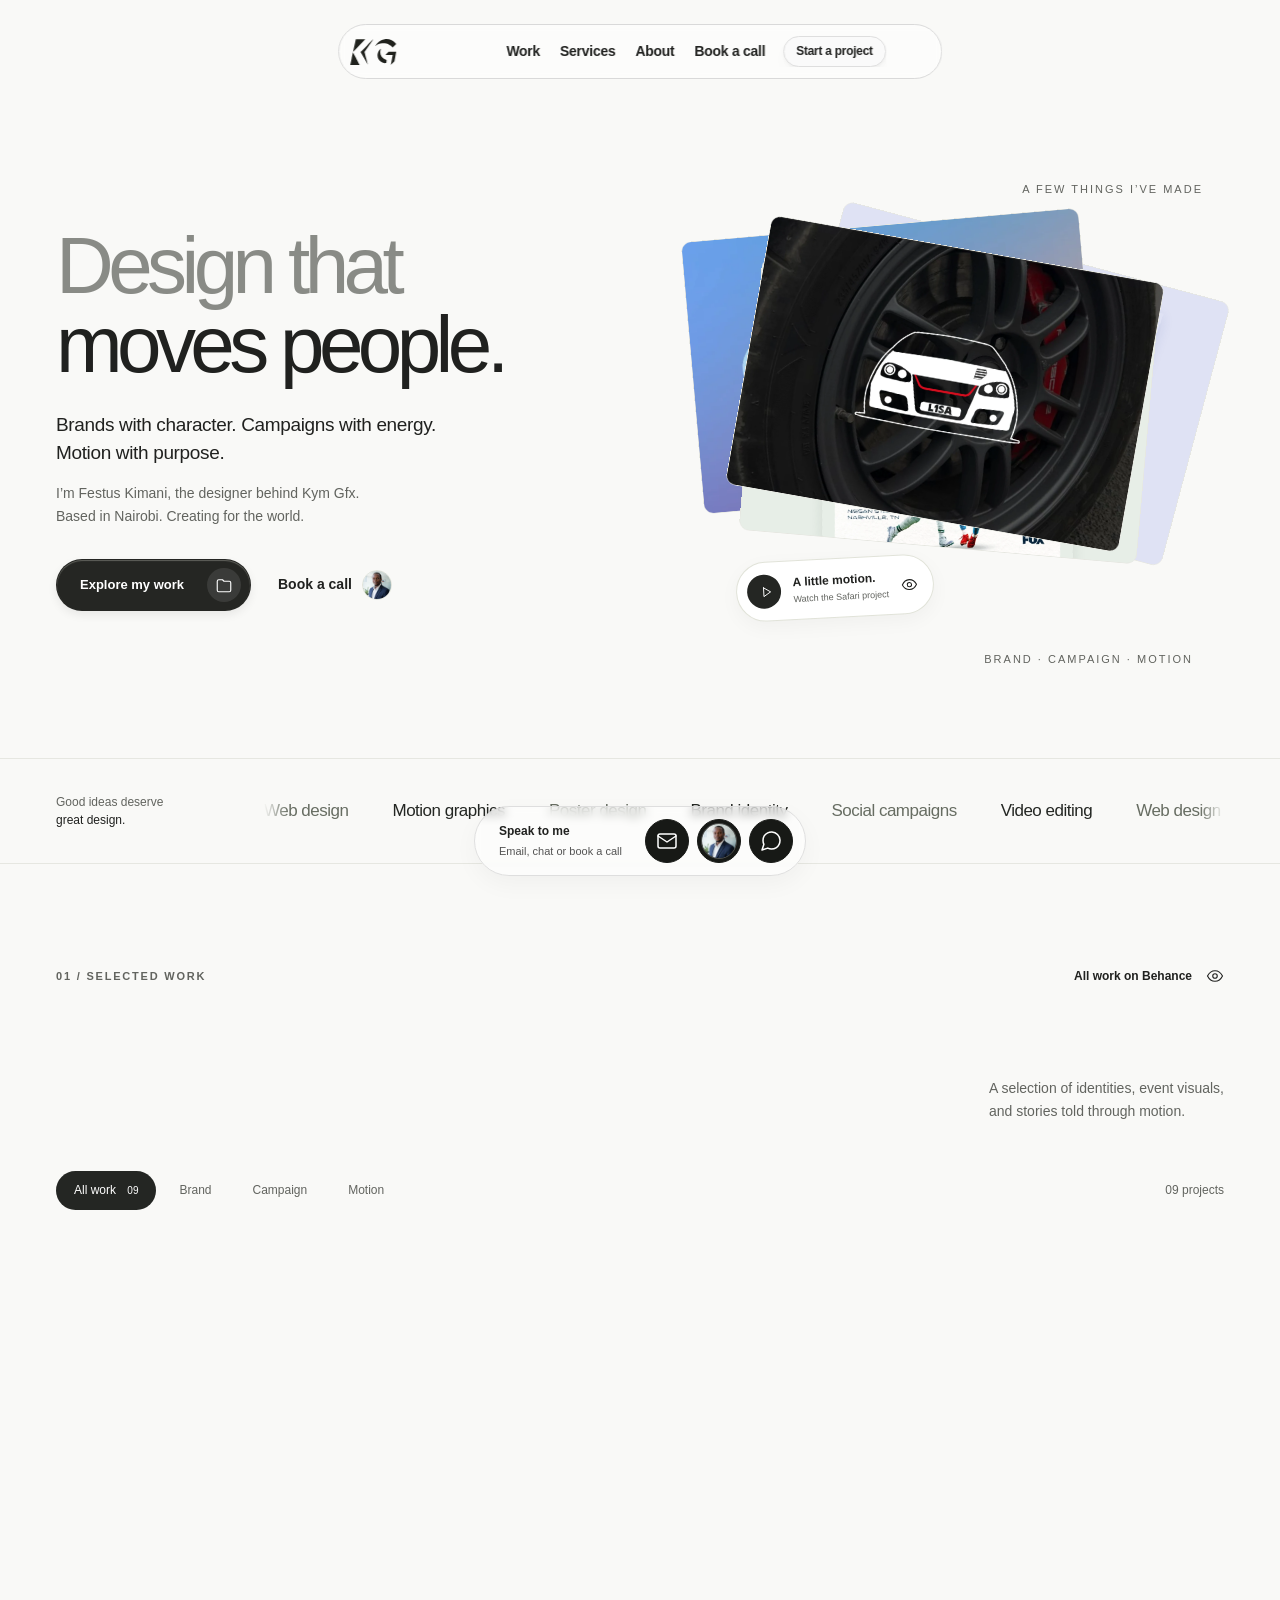
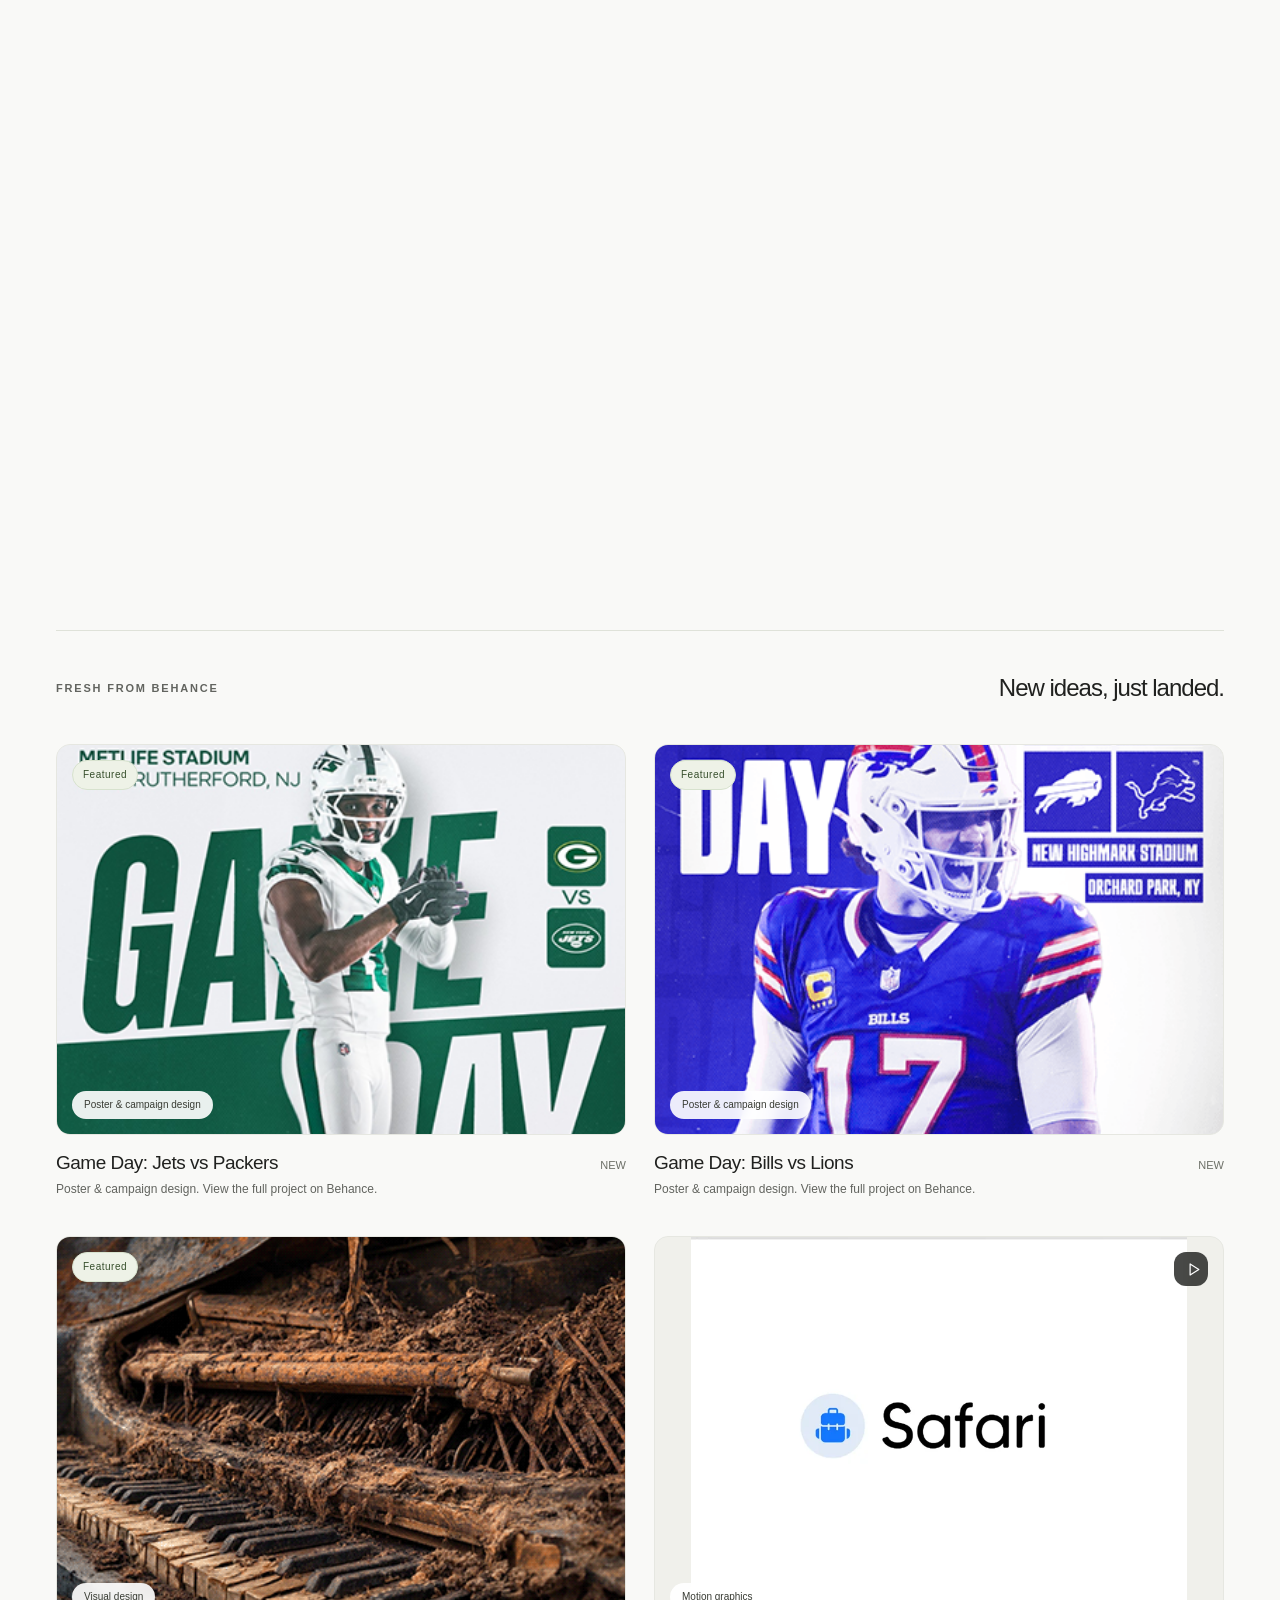
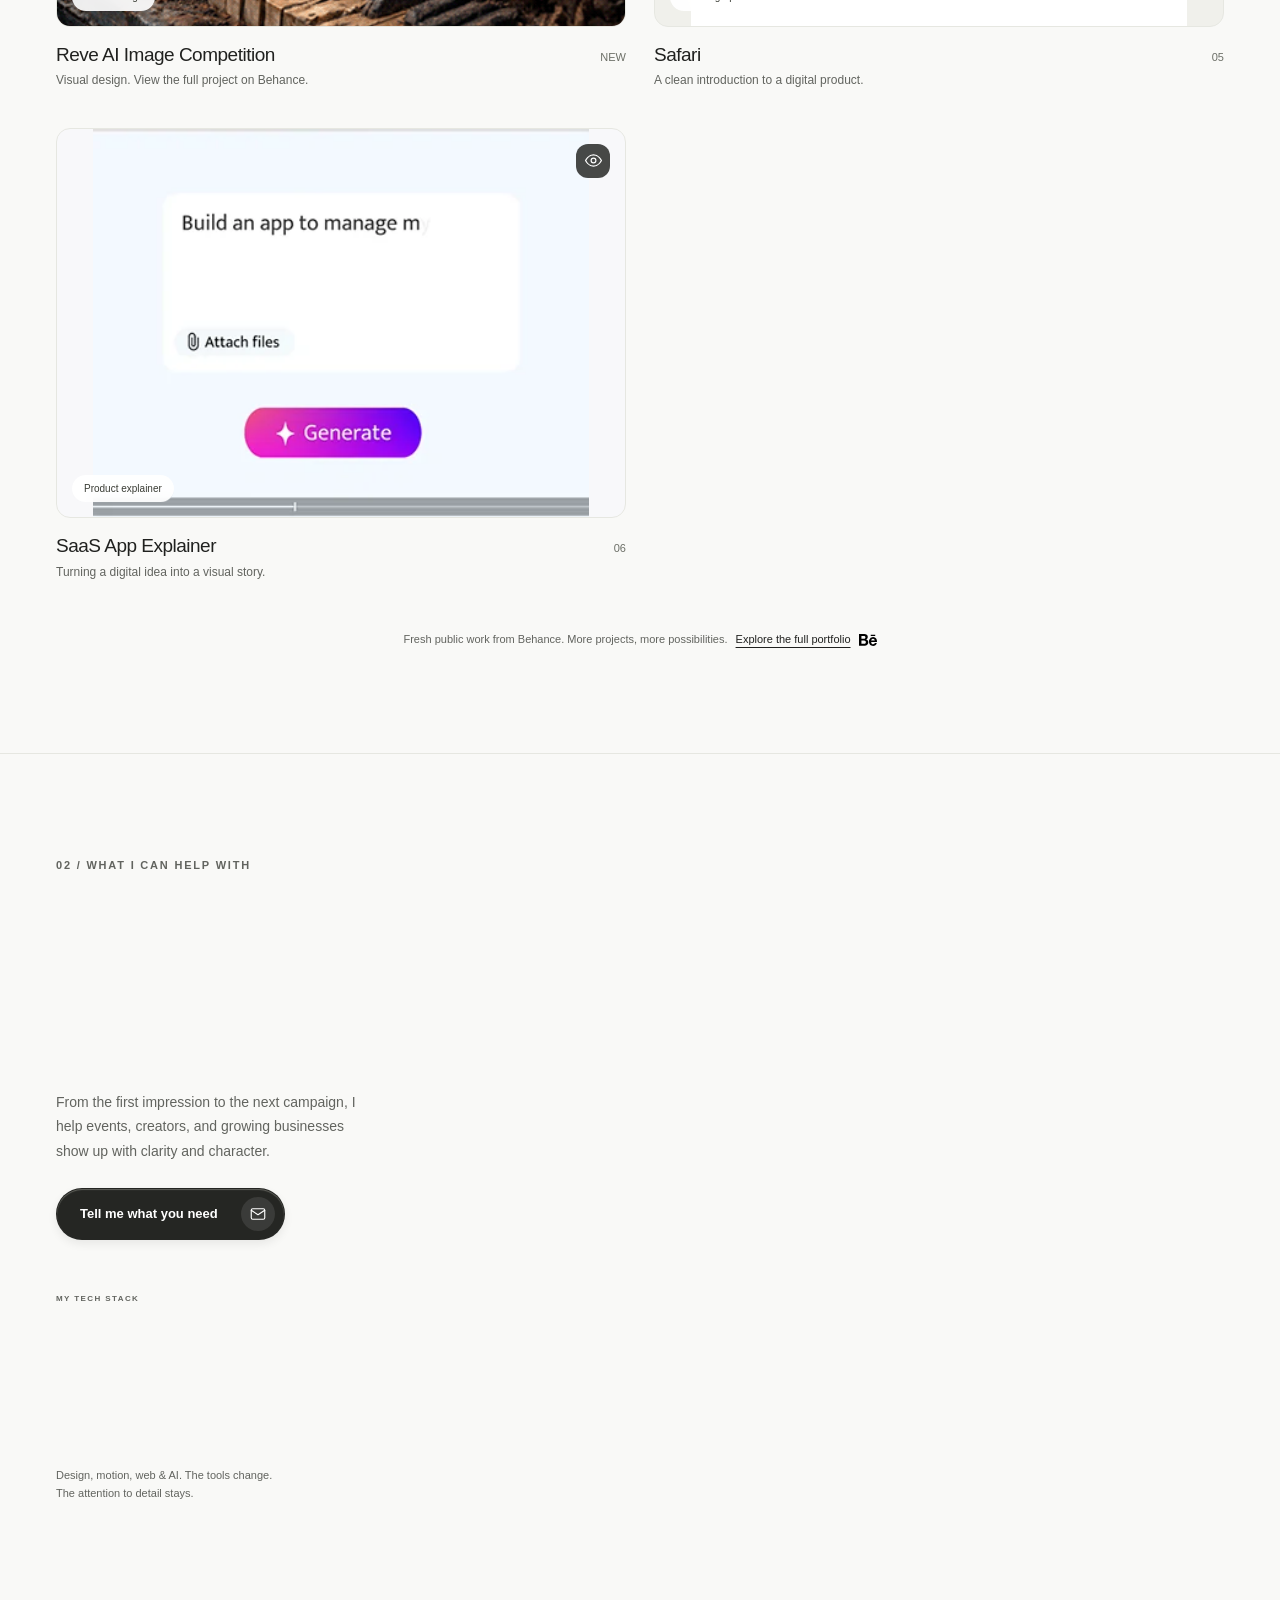
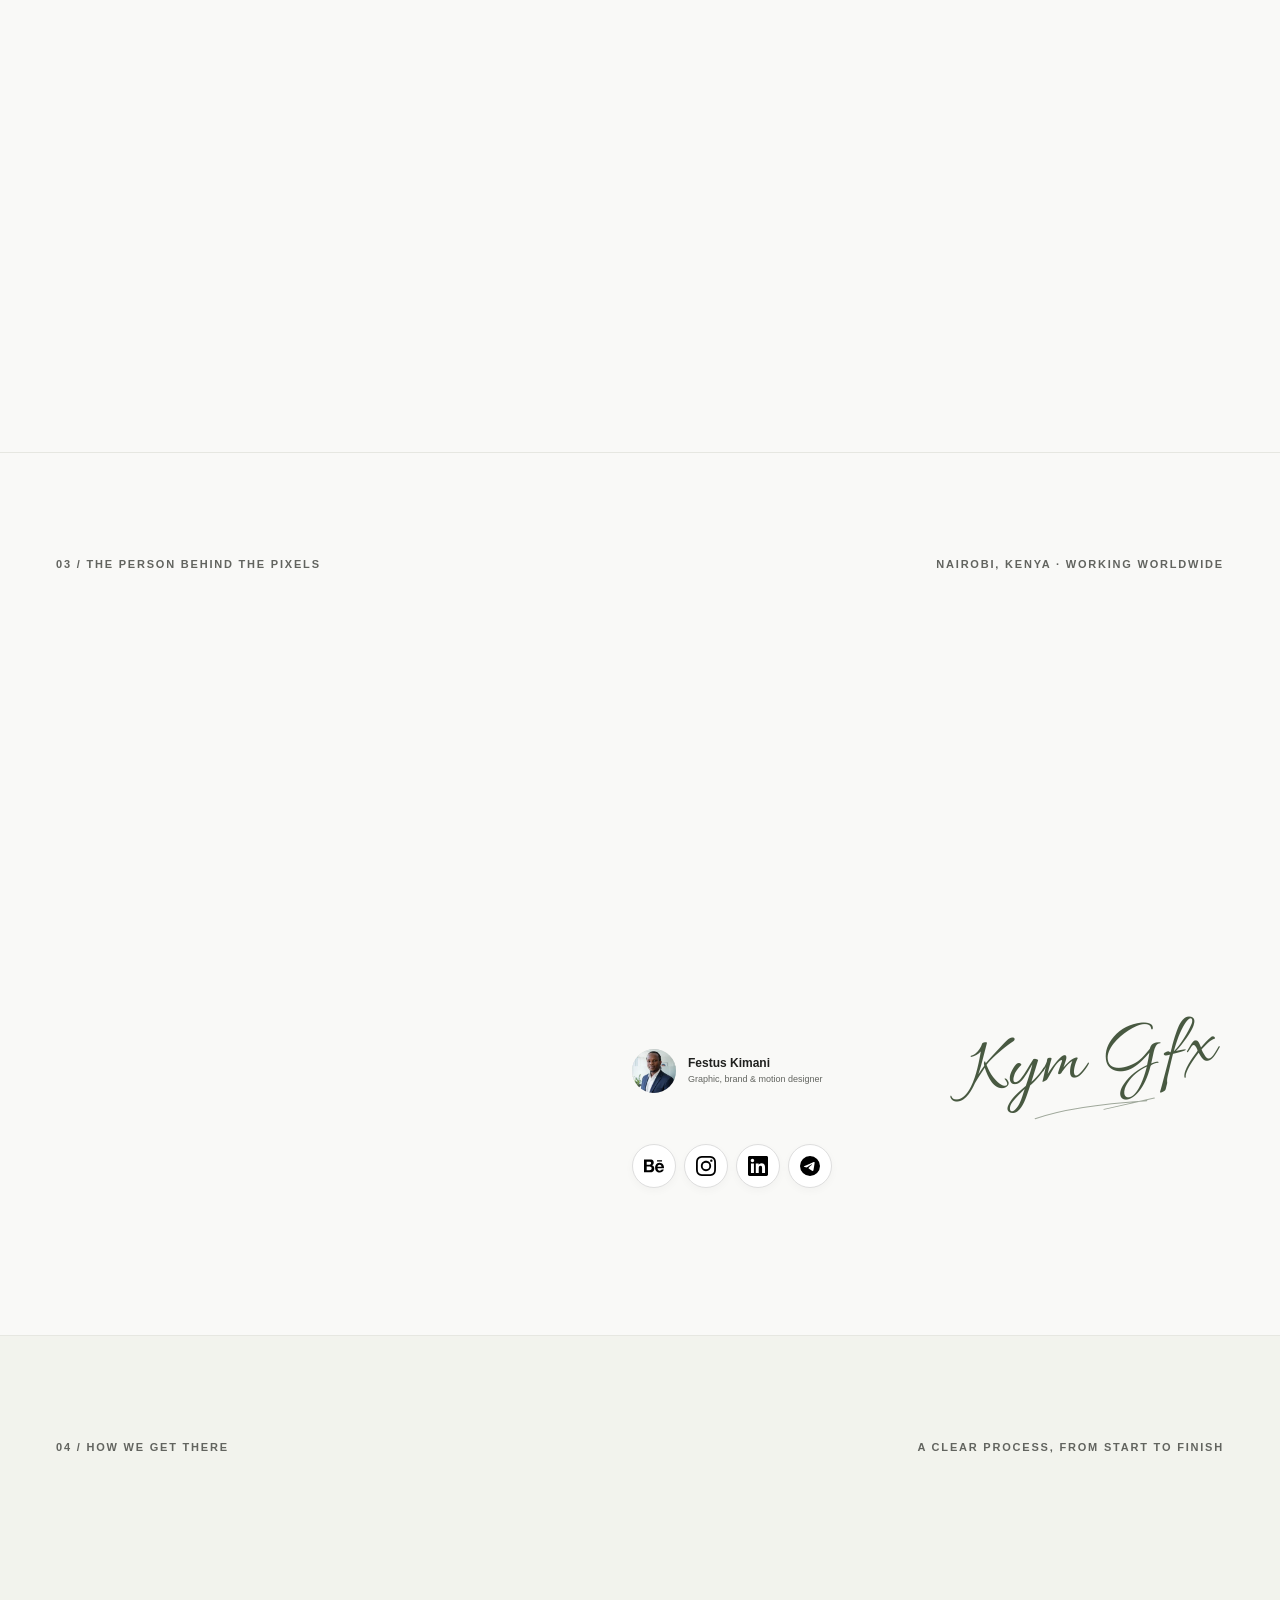
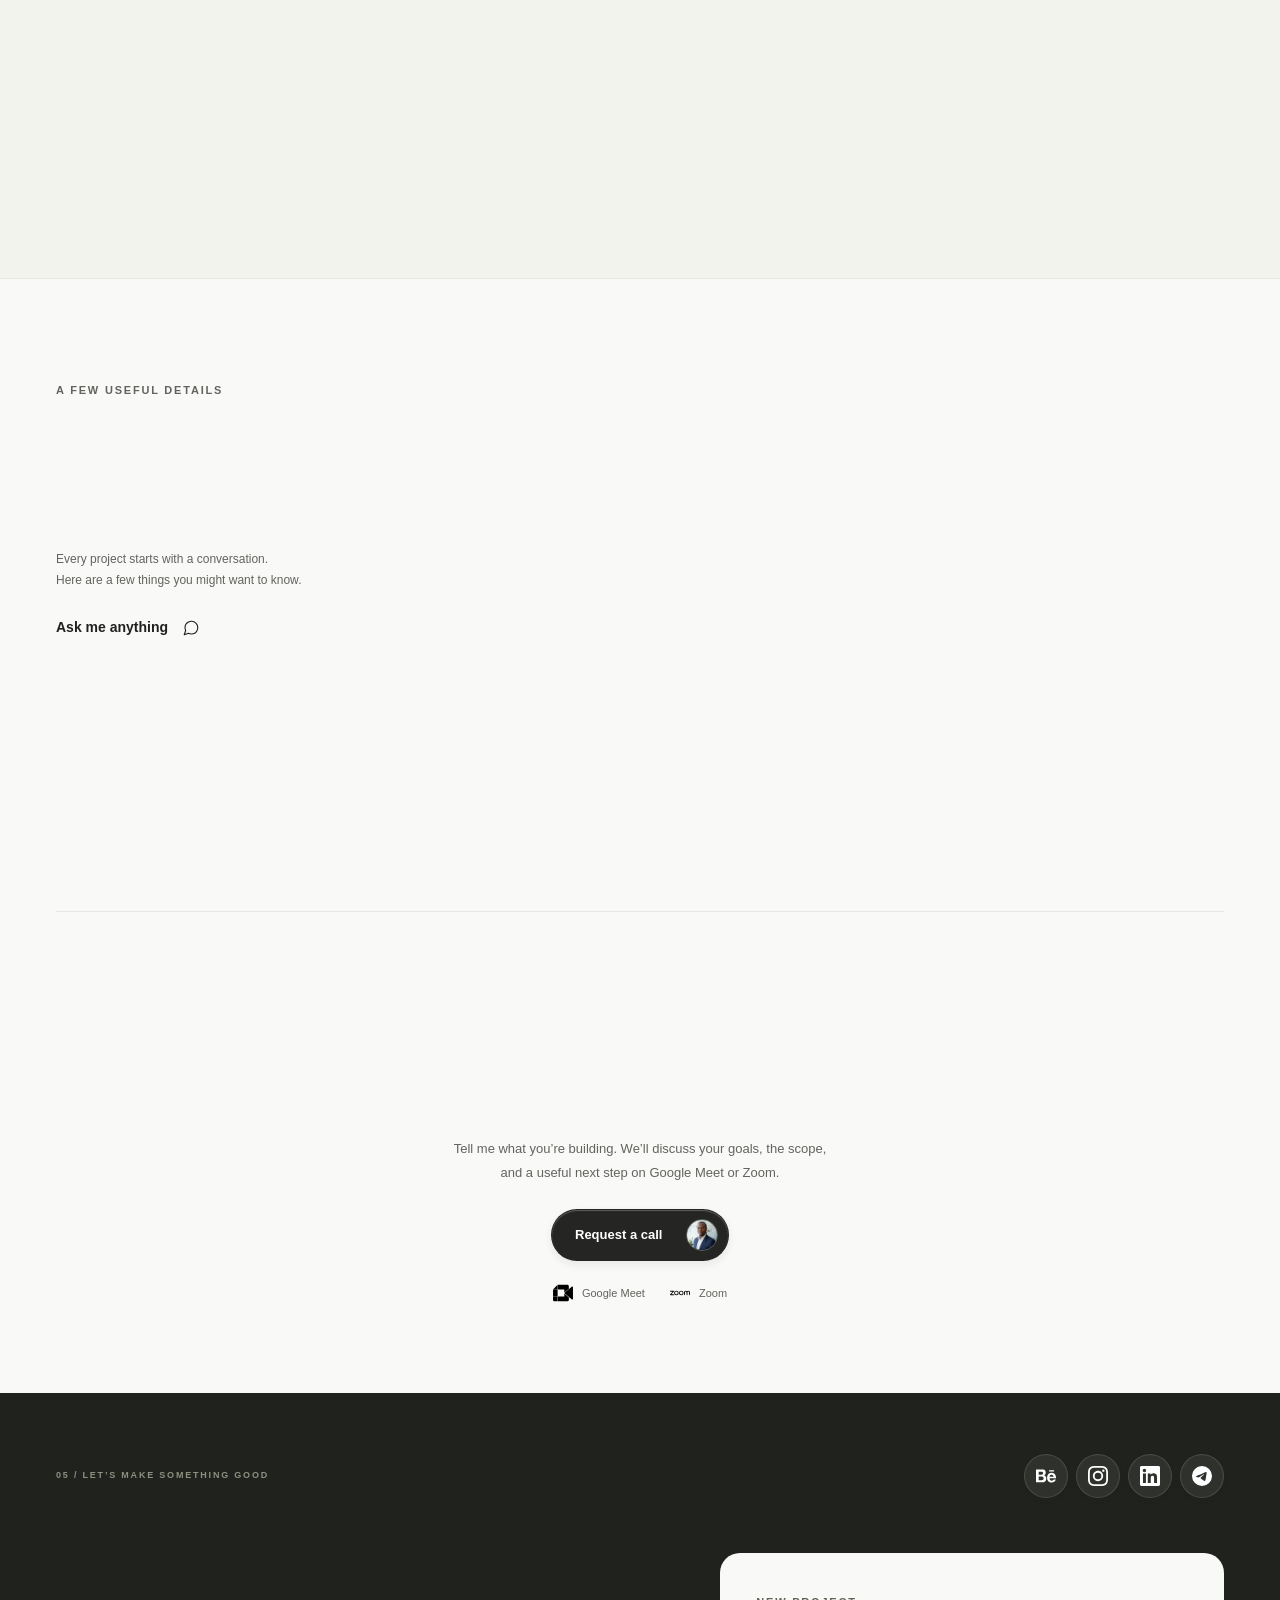
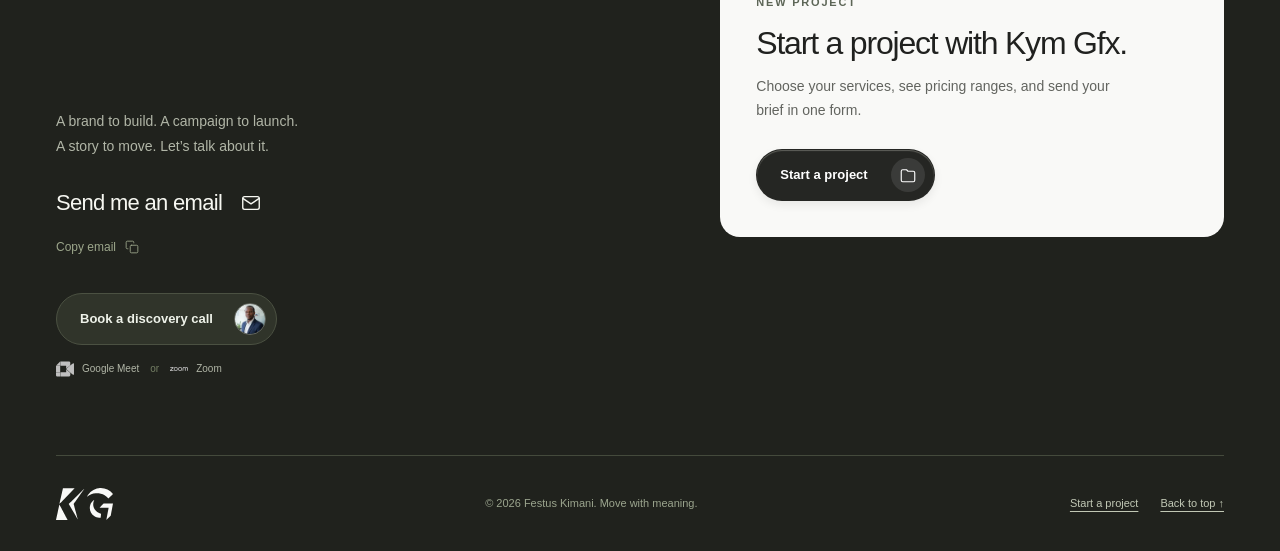
==== commit 8ad4f910: "Add files via upload" ====
--- a/index.html
+++ b/index.html
@@ -19,8 +19,8 @@
   <meta name="twitter:title" content="Kym Gfx | Brand, Campaign & Motion Design">
   <meta name="twitter:description" content="Festus Kimani. Brand identity, campaign, web and motion design from Nairobi, working worldwide.">
   <link rel="icon" type="image/svg+xml" href="assets/logo-icon.svg"><link rel="apple-touch-icon" href="assets/apple-touch-icon.png">
-  <link rel="stylesheet" href="styles.css?v=1ab51e696679" integrity="sha384-EvJ5O4nadEYsWg21+H47/stmTlUw2FNUNCAGAofMzQGHYUe7bIVEhUOgMs3BW3Ic" crossorigin="anonymous">
-  <script src="hover.js?v=418b4b184d3a" defer integrity="sha384-fEXcAXH4qg5QDzIEGFTP6Hs06PIt0NSCKhcVGJF8MN9y4ySZwE48/TNg9YYAvhwv" crossorigin="anonymous"></script>
+  <link rel="stylesheet" href="styles.css?v=fc7800cfd695" integrity="sha384-MU1b10XbP2wdL4FistRc0171wJypvjsB1/g9SNzsyU8zwen+0Z/NRrmMgHnjgvjh" crossorigin="anonymous">
+  <script src="chat.js?v=313c515f7766" defer integrity="sha384-PZUBNkfbdGtiplIeQYNY1joK+G7hZslXWAL11QoX5RYQc005h1kjHYpNXIr99Q0k" crossorigin="anonymous"></script><script src="hover.js?v=c3cbb4b93c76" defer integrity="sha384-ufMckHckDWXzwCs1KvYORSiTdPDeFX4swzKwYxOAb/R9WRlNBXDSlMI3Yl8d1LuT" crossorigin="anonymous"></script>
   <script src="app.js?v=920d5eaca289" defer integrity="sha384-redIyue99s9NzLE7rQFaY3deVi5fc3/zErwLRt6RJIErRmfgzinxDfFiC1UelqTq" crossorigin="anonymous"></script>
   <script src="tally.js?v=f8779480156c" defer integrity="sha384-kf3AlvRZwCBo7eny/jpEdKlFrDhq/1zmK7CzTpE+B8lzu16/dyUpaUtx4TN1pVBo" crossorigin="anonymous"></script>
   <script src="navigation.js?v=53503e80712e" defer integrity="sha384-nsBRfqvpe+beJG/txZ5ffJn5aQpI2zp7zltmXjnQ1PvmRcHIz+6aFYz5Q4TOXQNo" crossorigin="anonymous"></script>
@@ -104,6 +104,6 @@
     <section id="contact" class="contact-section"><div class="wrap"><div class="contact-topline"><span class="eyebrow">05 / LET’S MAKE SOMETHING GOOD</span><div class="social-icons contact-top-socials" aria-label="Kym Gfx social profiles"><a class="social-icon hover-target" href="https://www.behance.net/kymgfx0" target="_blank" rel="noopener noreferrer" aria-label="Kym Gfx on Behance"><img class="brand-icon" src="assets/icons/behance.svg" width="24" height="24" alt="" aria-hidden="true"><span class="hover-label" aria-hidden="true">Behance</span></a><a class="social-icon hover-target" href="https://www.instagram.com/kymgfx/" target="_blank" rel="noopener noreferrer" aria-label="Kym Gfx on Instagram"><img class="brand-icon" src="assets/icons/instagram.svg" width="24" height="24" alt="" aria-hidden="true"><span class="hover-label" aria-hidden="true">Instagram</span></a><a class="social-icon hover-target" href="https://linkedin.com/in/festuskimani-design" target="_blank" rel="noopener noreferrer" aria-label="Kym Gfx on LinkedIn"><img class="brand-icon" src="assets/icons/linkedin.svg" width="24" height="24" alt="" aria-hidden="true"><span class="hover-label" aria-hidden="true">LinkedIn</span></a><a class="social-icon hover-target" href="https://t.me/KymGfx" target="_blank" rel="noopener noreferrer" aria-label="Kym Gfx on Telegram"><img class="brand-icon" src="assets/icons/telegram.svg" width="24" height="24" alt="" aria-hidden="true"><span class="hover-label" aria-hidden="true">Telegram</span></a></div></div><div class="contact-layout"><div class="contact-copy"><h2><span>Have something</span><br>in mind?</h2><p>A brand to build. A campaign to launch.<br>A story to move. Let’s talk about it.</p><a class="email-link" href="mailto:kymfestus@gmail.com">Send me an email <svg class="icon " viewBox="0 0 24 24" fill="none" stroke="currentColor" stroke-width="1.5" stroke-linecap="round" stroke-linejoin="round" aria-hidden="true"><use href="#i-mail"/></svg></a><button id="copy-email" class="copy-email" type="button"><span id="copy-email-label">Copy email</span> <svg class="icon " viewBox="0 0 24 24" fill="none" stroke="currentColor" stroke-width="1.5" stroke-linecap="round" stroke-linejoin="round" aria-hidden="true"><use href="#i-copy"/></svg></button><span id="copy-status" class="sr-only" role="status"></span><a class="button booking-button" href="book.html">Book a discovery call <span class="button-icon"><img class="button-portrait" src="assets/festus-kimani-sm.webp" width="36" height="36" alt=""></span></a><p class="meeting-caption"><img class="brand-icon" src="assets/icons/googlemeet.svg" width="24" height="24" alt="" aria-hidden="true"> Google Meet <span>or</span> <img class="brand-icon" src="assets/icons/zoom.svg" width="24" height="24" alt="" aria-hidden="true"> Zoom</p></div><div class="contact-form-col"><div class="start-card"><span class="eyebrow">NEW PROJECT</span><h3>Start a project with Kym Gfx.</h3><p>Choose your services, see pricing ranges, and send your brief in one form.</p><a class="button button-dark" href="start.html">Start a project <span class="button-icon"><svg class="icon " viewBox="0 0 24 24" fill="none" stroke="currentColor" stroke-width="1.5" stroke-linecap="round" stroke-linejoin="round" aria-hidden="true"><use href="#i-folder"/></svg></span></a></div></div></div><footer class="site-footer"><a class="footer-logo" href="#home" aria-label="Kym Gfx, back to top"><img src="assets/logo-light.svg" alt="" width="58" height="33"></a><span>© <span id="year" data-year>2026</span> Festus Kimani. Move with meaning.</span><span class="footer-links"><a href="start.html">Start a project</a><a href="#home">Back to top ↑</a></span></footer></div></section>
   </main>
   <dialog id="project-dialog" aria-labelledby="dialog-title"><div class="dialog-shell"><div class="dialog-top"><span class="eyebrow">A CLOSER LOOK</span><button class="dialog-close" type="button" aria-label="Close project">Close <svg class="icon " viewBox="0 0 24 24" fill="none" stroke="currentColor" stroke-width="1.5" stroke-linecap="round" stroke-linejoin="round" aria-hidden="true"><use href="#i-close"/></svg></button></div><div class="dialog-heading"><span id="dialog-category" class="eyebrow"></span><h2 id="dialog-title"></h2><p id="dialog-description"></p></div><div id="dialog-media" class="dialog-media"></div><div class="dialog-bottom"><span id="dialog-tools"></span><a id="dialog-behance" class="button button-dark" target="_blank" rel="noopener noreferrer"><span id="dialog-behance-label">Full project on Behance</span> <span class="button-icon"><img class="brand-icon" src="assets/icons/behance.svg" width="24" height="24" alt="" aria-hidden="true"></span></a></div></div></dialog>
-<aside class="contact-dock" aria-label="Quick contact"><div class="dock-copy"><strong>Speak to me</strong><span>Email or book a call</span></div><a class="dock-action hover-target" href="mailto:kymfestus@gmail.com" aria-label="Email Kym Gfx"><span class="dock-inline-label" aria-hidden="true">Email</span><svg class="icon " viewBox="0 0 24 24" fill="none" stroke="currentColor" stroke-width="1.5" stroke-linecap="round" stroke-linejoin="round" aria-hidden="true"><use href="#i-mail"/></svg><span class="hover-label" aria-hidden="true">Email me</span></a><a class="dock-action hover-target booking-button" href="book.html" aria-label="Request a discovery call"><span class="dock-inline-label" aria-hidden="true">Book a call</span><img class="button-portrait" src="assets/festus-kimani-sm.webp" width="36" height="36" alt=""><span class="hover-label" aria-hidden="true">Book a discovery call</span></a></aside>
+<aside class="contact-dock" aria-label="Quick contact"><div class="dock-copy"><strong>Speak to me</strong><span>Email, chat or book a call</span></div><a class="dock-action hover-target" href="mailto:kymfestus@gmail.com" aria-label="Email Kym Gfx"><span class="dock-inline-label" aria-hidden="true">Email</span><svg class="icon " viewBox="0 0 24 24" fill="none" stroke="currentColor" stroke-width="1.5" stroke-linecap="round" stroke-linejoin="round" aria-hidden="true"><use href="#i-mail"/></svg><span class="hover-label" aria-hidden="true">Email me</span></a><a class="dock-action hover-target booking-button" href="book.html" aria-label="Request a discovery call"><span class="dock-inline-label" aria-hidden="true">Book a call</span><img class="button-portrait" src="assets/festus-kimani-sm.webp" width="36" height="36" alt=""><span class="hover-label" aria-hidden="true">Book a discovery call</span></a></aside>
 </body>
 </html>
--- a/styles.css
+++ b/styles.css
@@ -257,3 +257,35 @@
   .site-footer>.footer-links{grid-row:1;grid-column:2;justify-self:end;justify-content:flex-end}
   .site-footer>span:not(.footer-links){grid-row:2;grid-column:1/3}
 }
+.chat-launch{padding:0;font:inherit;cursor:pointer}
+.chat-panel{position:fixed;z-index:40;right:24px;bottom:104px;display:flex;flex-direction:column;width:380px;max-width:calc(100vw - 24px);height:min(560px,calc(100vh - 150px));overflow:hidden;background:#fff;color:var(--ink);border:1px solid var(--line);border-radius:20px;box-shadow:0 18px 50px #0000002e}
+.chat-panel[hidden]{display:none}
+.chat-head{display:flex;align-items:center;gap:4px;padding:10px 8px 10px 18px;border-bottom:1px solid var(--line)}
+.chat-titles{display:flex;flex-direction:column;gap:2px;flex:1;min-width:0}
+.chat-title{font-size:14px;font-weight:600}
+.chat-sub{font-size:12px;color:var(--body)}
+.chat-iconbtn{display:inline-grid;place-items:center;min-width:44px;min-height:44px;padding:0 10px;border:0;border-radius:12px;background:transparent;color:var(--ink);font:inherit;font-size:12px;cursor:pointer}
+.chat-iconbtn:hover{background:#f3f3ef}
+.chat-close .icon{width:20px;height:20px}
+.chat-log{flex:1;display:flex;flex-direction:column;gap:10px;overflow-y:auto;padding:16px 16px 8px}
+.chat-msg{display:flex;flex-direction:column;gap:8px;max-width:88%;font-size:14px;line-height:1.5}
+.chat-text p,.chat-typing p{margin:0 0 8px}
+.chat-text p:last-child,.chat-typing p{margin:0}
+.chat-user{align-self:flex-end}
+.chat-user .chat-text{padding:10px 14px;background:#171916;color:#fff;border-radius:16px 16px 4px 16px}
+.chat-bot .chat-text,.chat-typing p{padding:10px 14px;background:#f3f3ef;color:var(--ink);border-radius:16px 16px 16px 4px}
+.chat-typing p{color:var(--body)}
+.chat-actions{display:flex;flex-wrap:wrap;gap:8px}
+.chat-btn,.chat-chip{display:inline-flex;align-items:center;justify-content:center;min-height:44px;max-width:100%;padding:0 16px;overflow:hidden;border:1px solid #cfd1ca;border-radius:99px;background:#fff;color:var(--ink);font:inherit;font-size:13px;font-weight:600;line-height:1.2;text-decoration:none;text-overflow:ellipsis;white-space:nowrap;cursor:pointer}
+.chat-btn:hover,.chat-chip:hover{background:#f3f3ef}
+.chat-btn-primary,.chat-btn-primary:hover{background:#171916;border-color:#171916;color:#fff}
+.chat-chips{display:flex;flex-wrap:wrap;gap:8px;padding:4px 16px 12px}
+.chat-chips[hidden]{display:none}
+.chat-chip{font-weight:400}
+.chat-composer{display:flex;align-items:flex-end;gap:8px;padding:10px 12px;border-top:1px solid var(--line)}
+.chat-input{flex:1;min-width:0;min-height:44px;max-height:110px;resize:none;padding:11px 14px;border:1px solid #cfd1ca;border-radius:14px;background:#fff;color:var(--ink);font:inherit;font-size:14px;line-height:1.4}
+.chat-send{min-height:44px;padding:0 18px;border:0;border-radius:99px;background:#171916;color:#fff;font:inherit;font-size:13px;font-weight:600;cursor:pointer}
+.chat-send:disabled{opacity:.55;cursor:default}
+.chat-note{margin:0;padding:0 16px 12px;font-size:11px;line-height:1.4;color:var(--body)}
+.chat-panel :focus-visible,.chat-launch:focus-visible{outline:2px solid var(--green);outline-offset:2px}
+@media(max-width:767px){.chat-panel{left:12px;right:12px;bottom:12px;width:auto;max-width:none;height:min(78vh,620px)}.chat-input{font-size:16px}body.chat-open .contact-dock{display:none}}
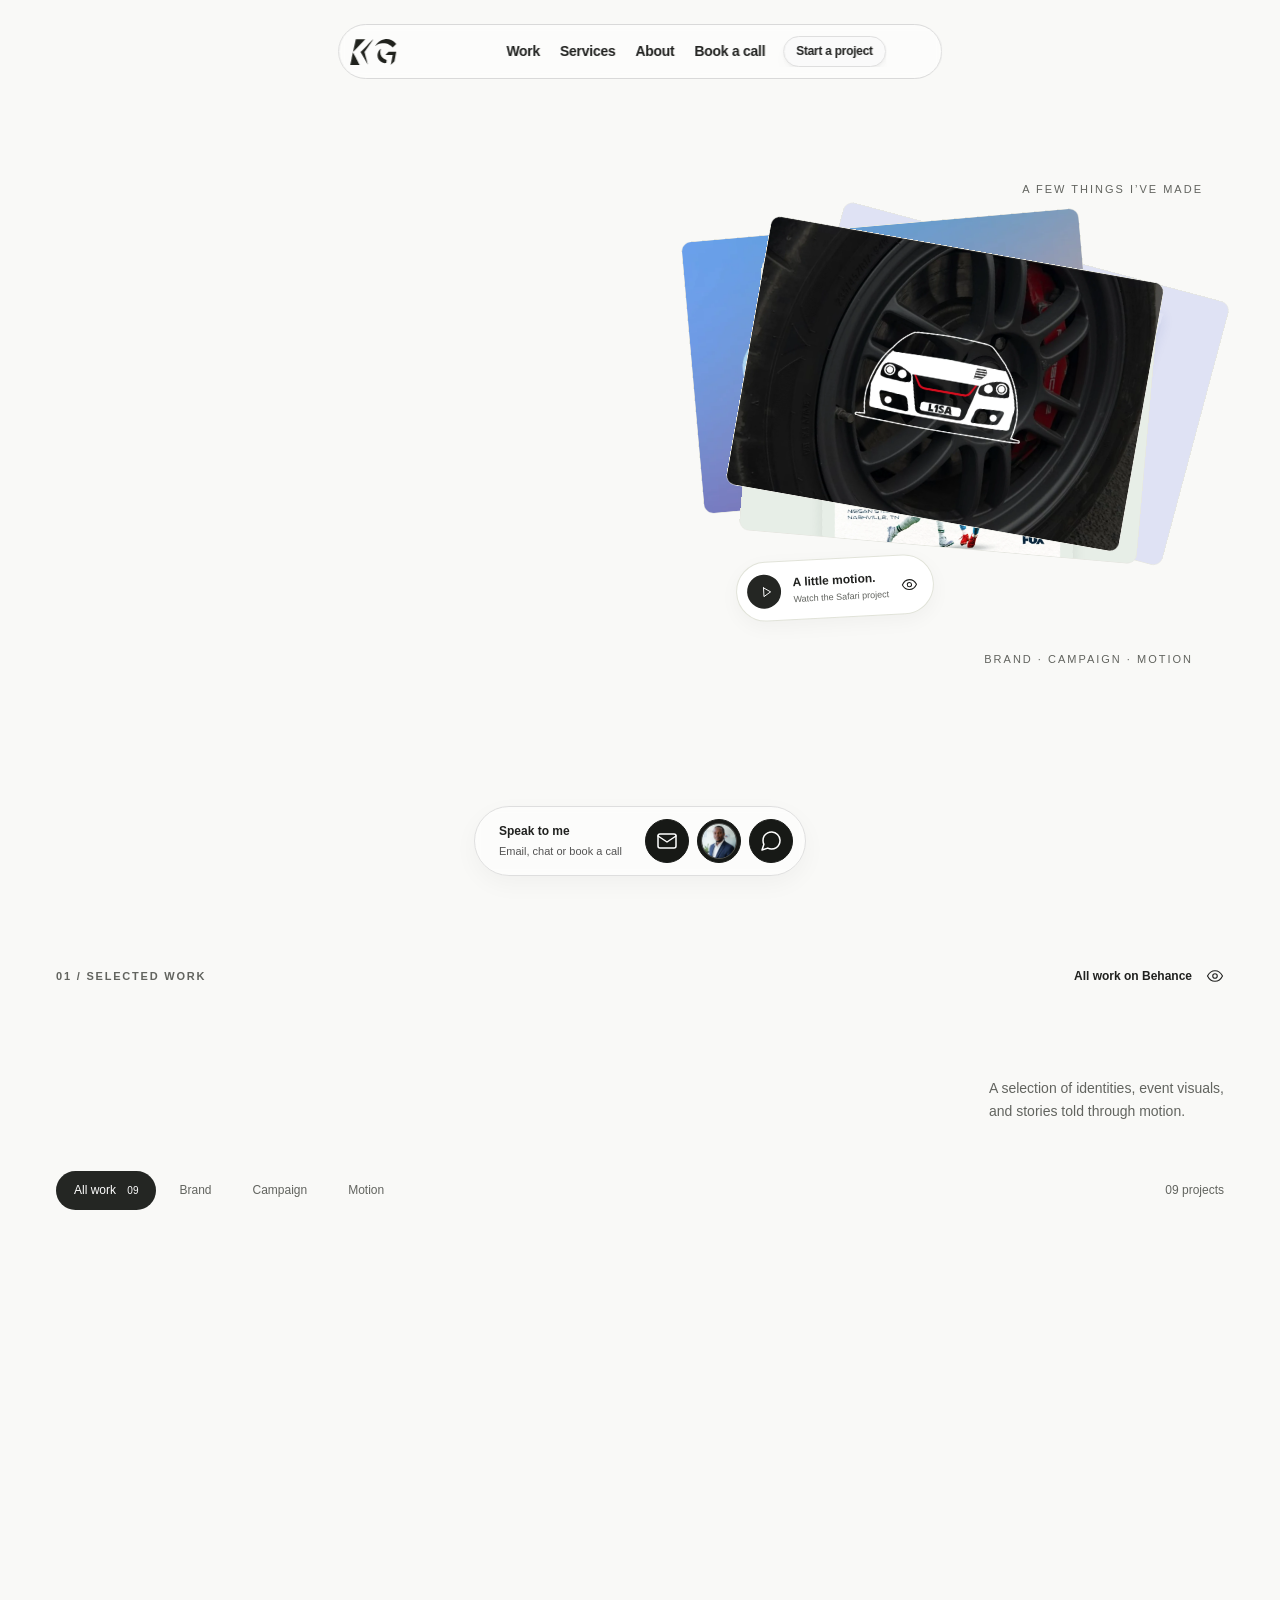
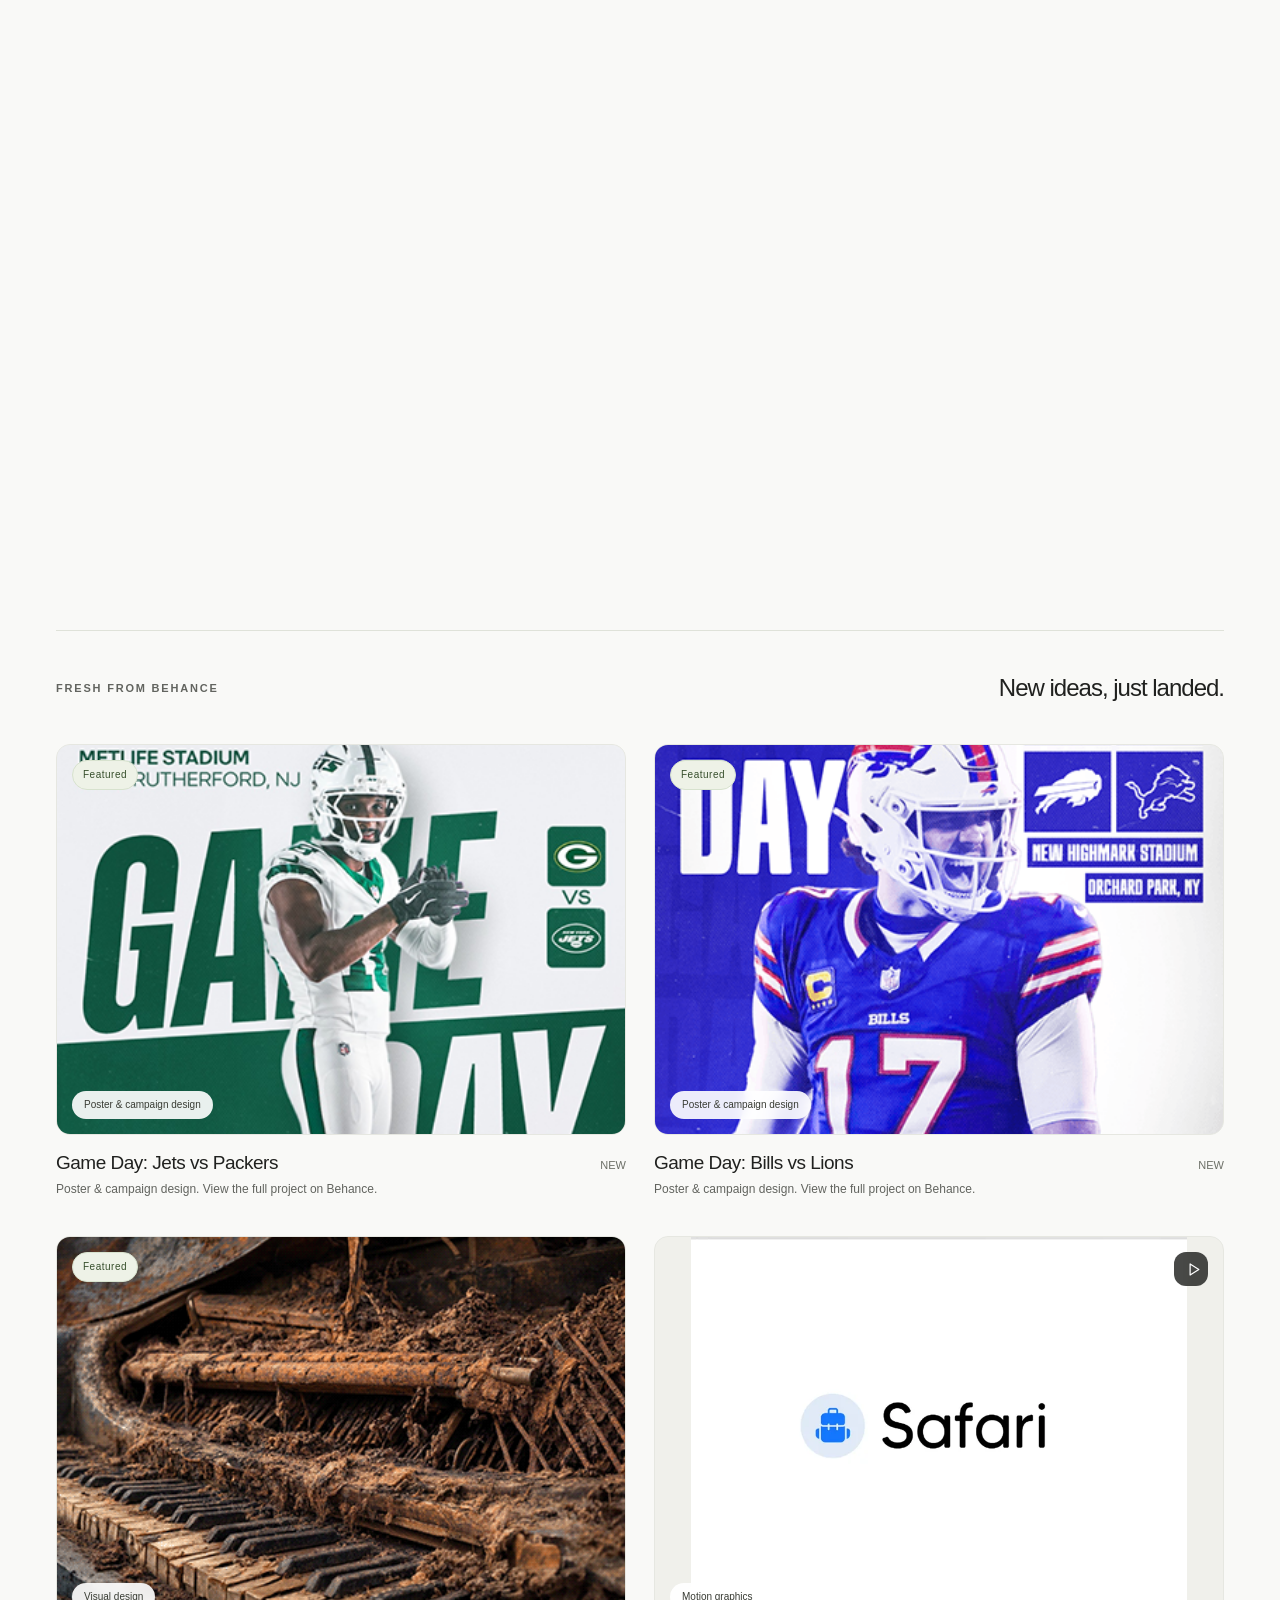
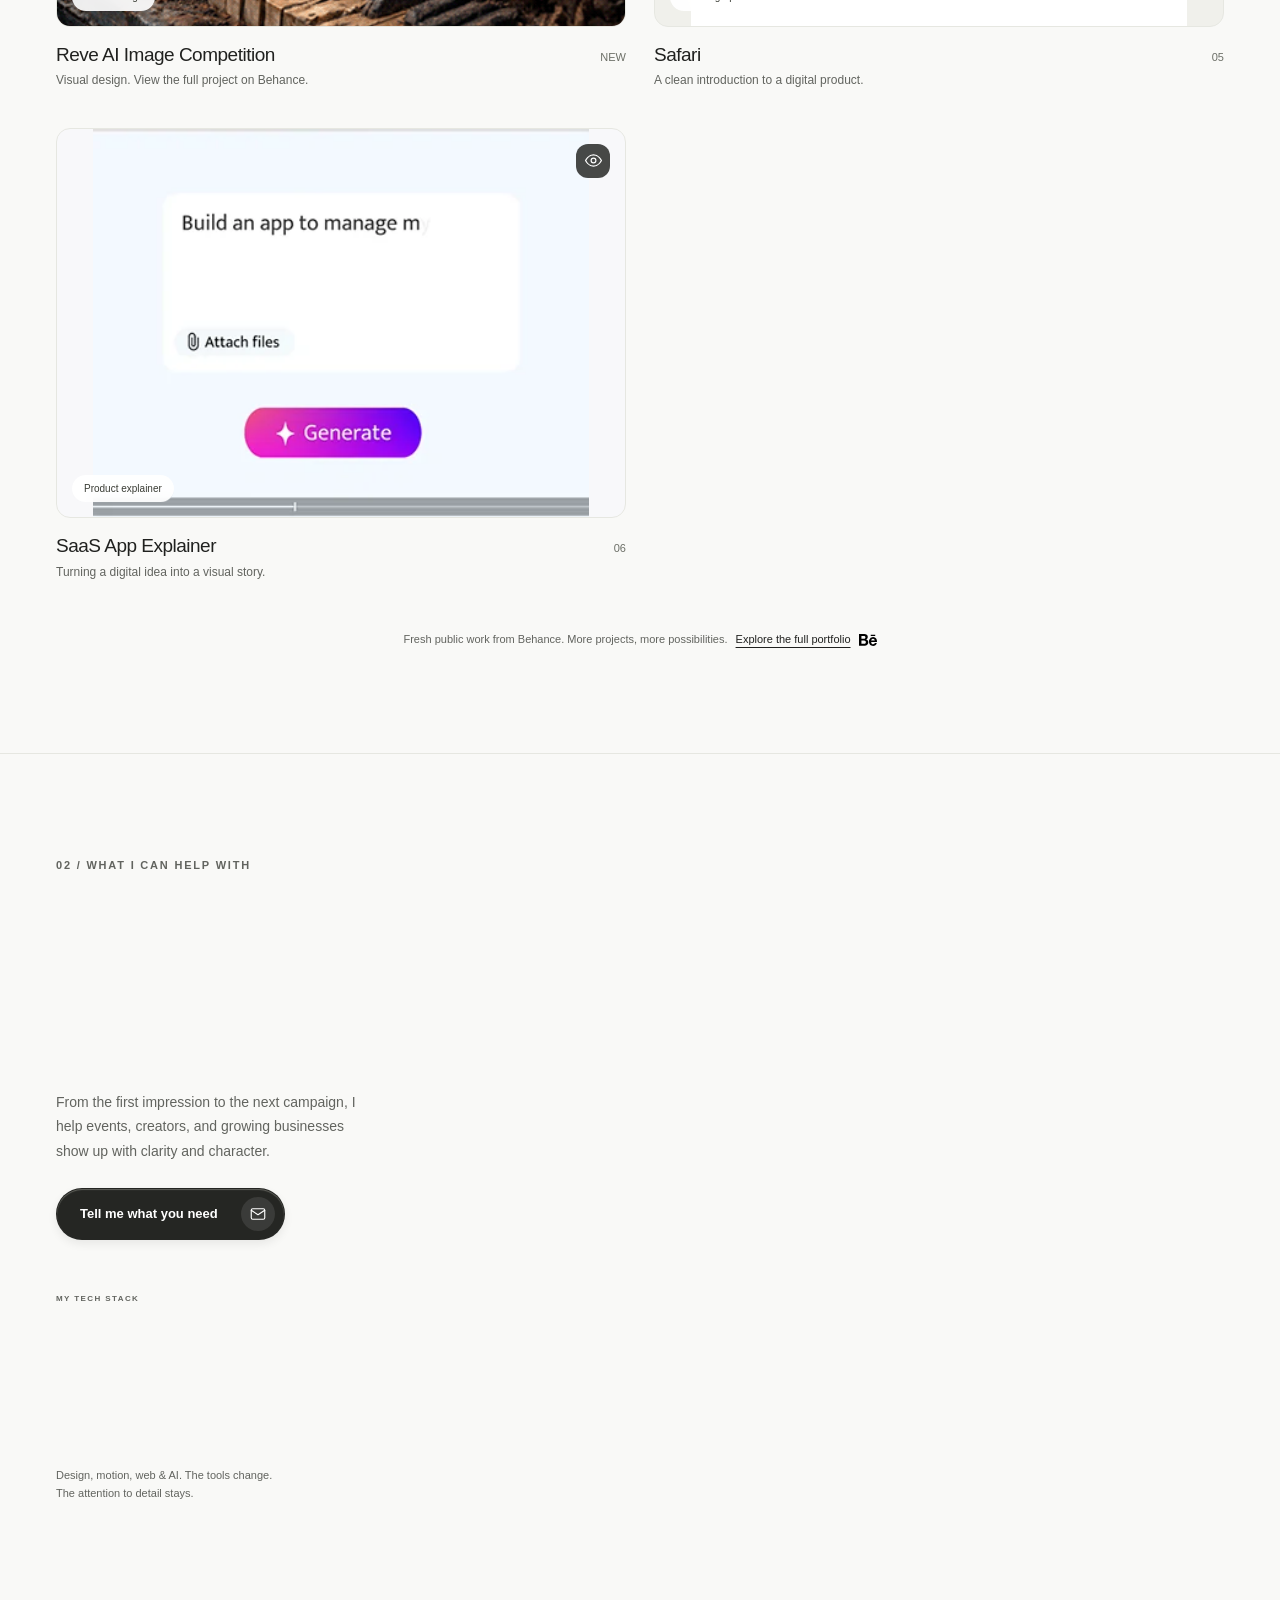
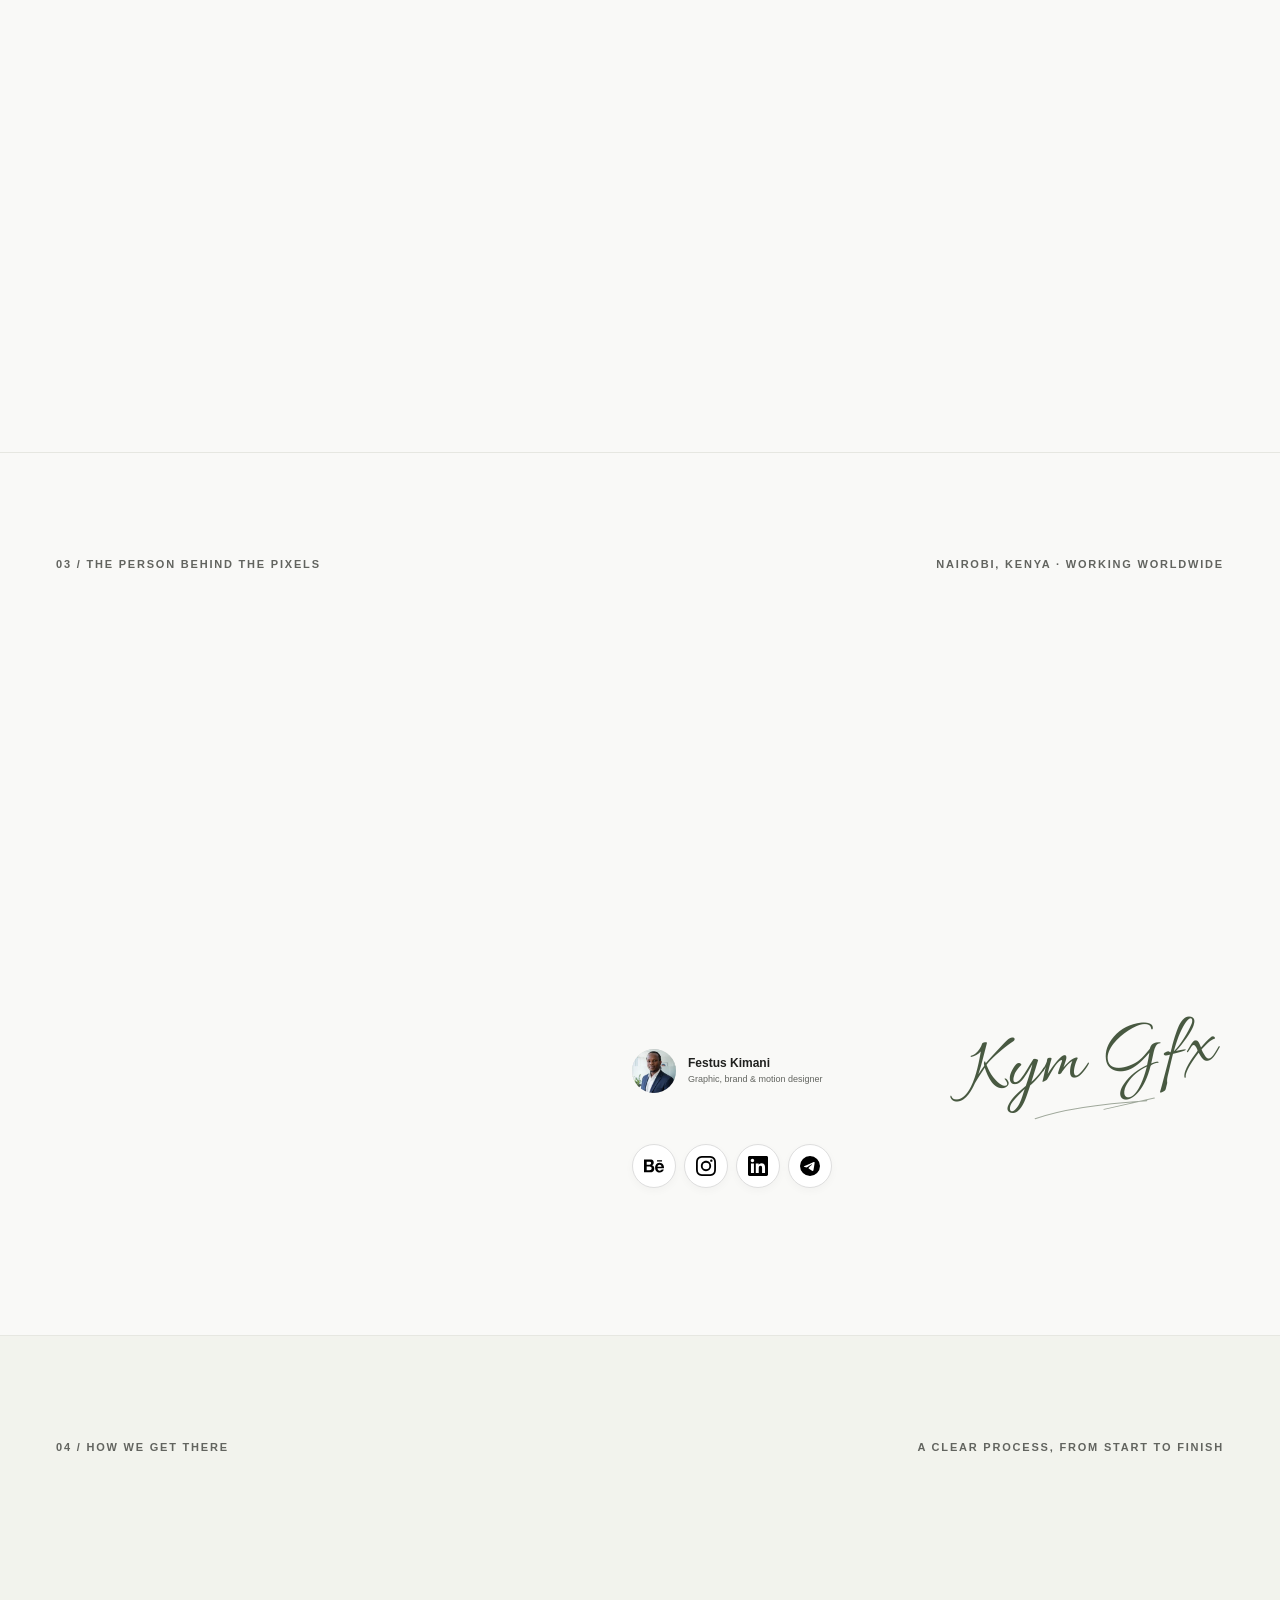
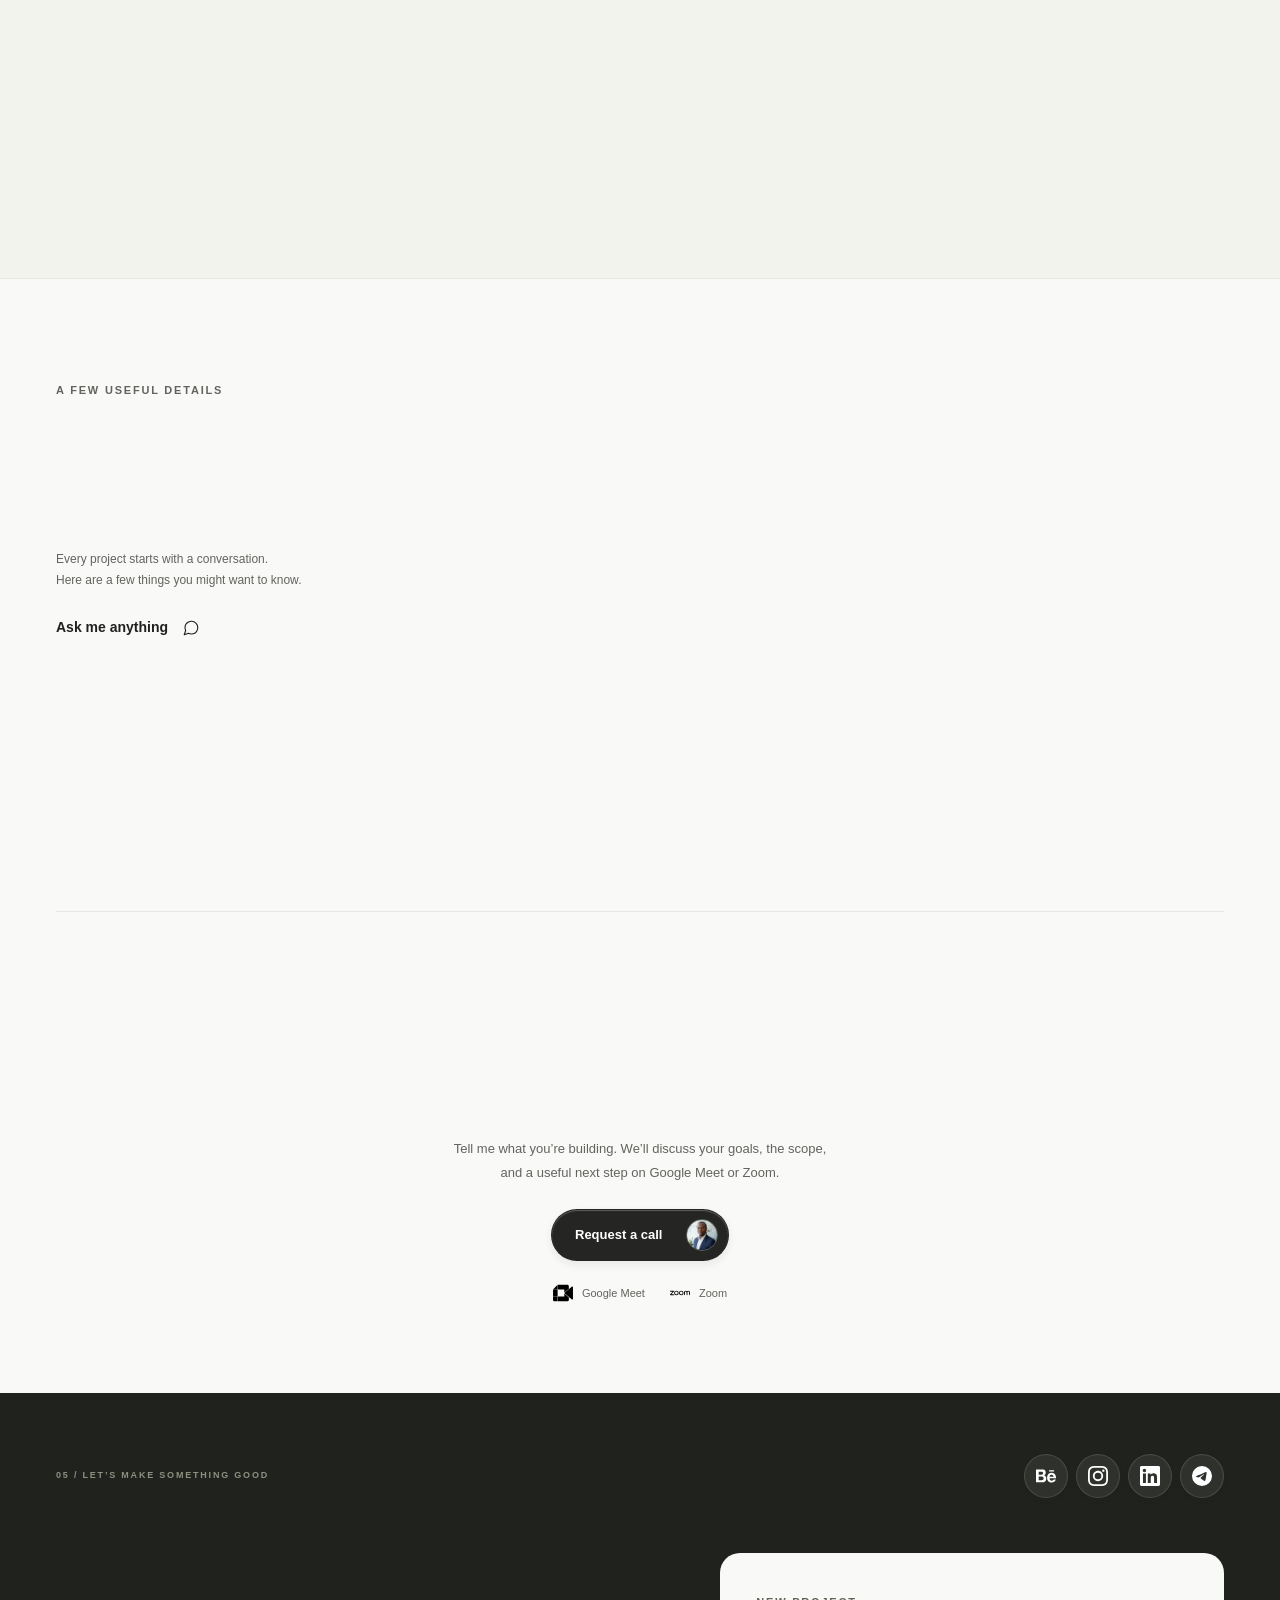
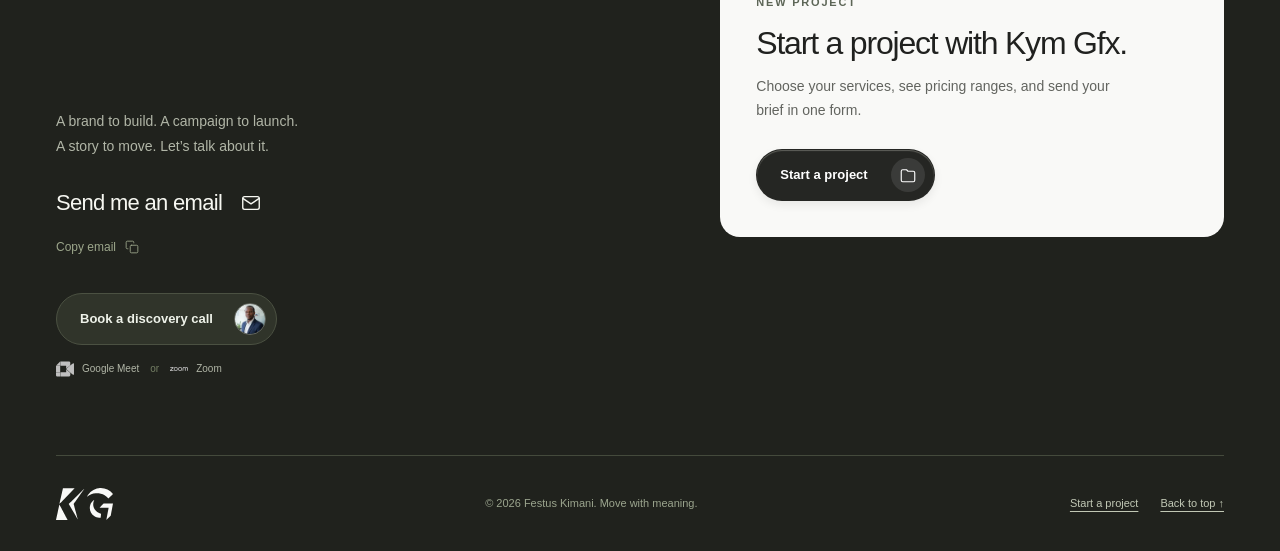
==== commit e1255530: "Add files via upload" ====
--- a/index.html
+++ b/index.html
@@ -20,7 +20,7 @@
   <meta name="twitter:description" content="Festus Kimani. Brand identity, campaign, web and motion design from Nairobi, working worldwide.">
   <link rel="icon" type="image/svg+xml" href="assets/logo-icon.svg"><link rel="apple-touch-icon" href="assets/apple-touch-icon.png">
   <link rel="stylesheet" href="styles.css?v=fc7800cfd695" integrity="sha384-MU1b10XbP2wdL4FistRc0171wJypvjsB1/g9SNzsyU8zwen+0Z/NRrmMgHnjgvjh" crossorigin="anonymous">
-  <script src="chat.js?v=313c515f7766" defer integrity="sha384-PZUBNkfbdGtiplIeQYNY1joK+G7hZslXWAL11QoX5RYQc005h1kjHYpNXIr99Q0k" crossorigin="anonymous"></script><script src="hover.js?v=c3cbb4b93c76" defer integrity="sha384-ufMckHckDWXzwCs1KvYORSiTdPDeFX4swzKwYxOAb/R9WRlNBXDSlMI3Yl8d1LuT" crossorigin="anonymous"></script>
+  <script src="chat.js?v=c356bc402cff" defer integrity="sha384-oqs8VbBnt+nB6QAxBhI+x/9i5kAvN2SzQ7XQtDe6xDgOwGjxpEmWOdhIawBhmjbk" crossorigin="anonymous"></script><script src="hover.js?v=c3cbb4b93c76" defer integrity="sha384-ufMckHckDWXzwCs1KvYORSiTdPDeFX4swzKwYxOAb/R9WRlNBXDSlMI3Yl8d1LuT" crossorigin="anonymous"></script>
   <script src="app.js?v=920d5eaca289" defer integrity="sha384-redIyue99s9NzLE7rQFaY3deVi5fc3/zErwLRt6RJIErRmfgzinxDfFiC1UelqTq" crossorigin="anonymous"></script>
   <script src="tally.js?v=f8779480156c" defer integrity="sha384-kf3AlvRZwCBo7eny/jpEdKlFrDhq/1zmK7CzTpE+B8lzu16/dyUpaUtx4TN1pVBo" crossorigin="anonymous"></script>
   <script src="navigation.js?v=53503e80712e" defer integrity="sha384-nsBRfqvpe+beJG/txZ5ffJn5aQpI2zp7zltmXjnQ1PvmRcHIz+6aFYz5Q4TOXQNo" crossorigin="anonymous"></script>
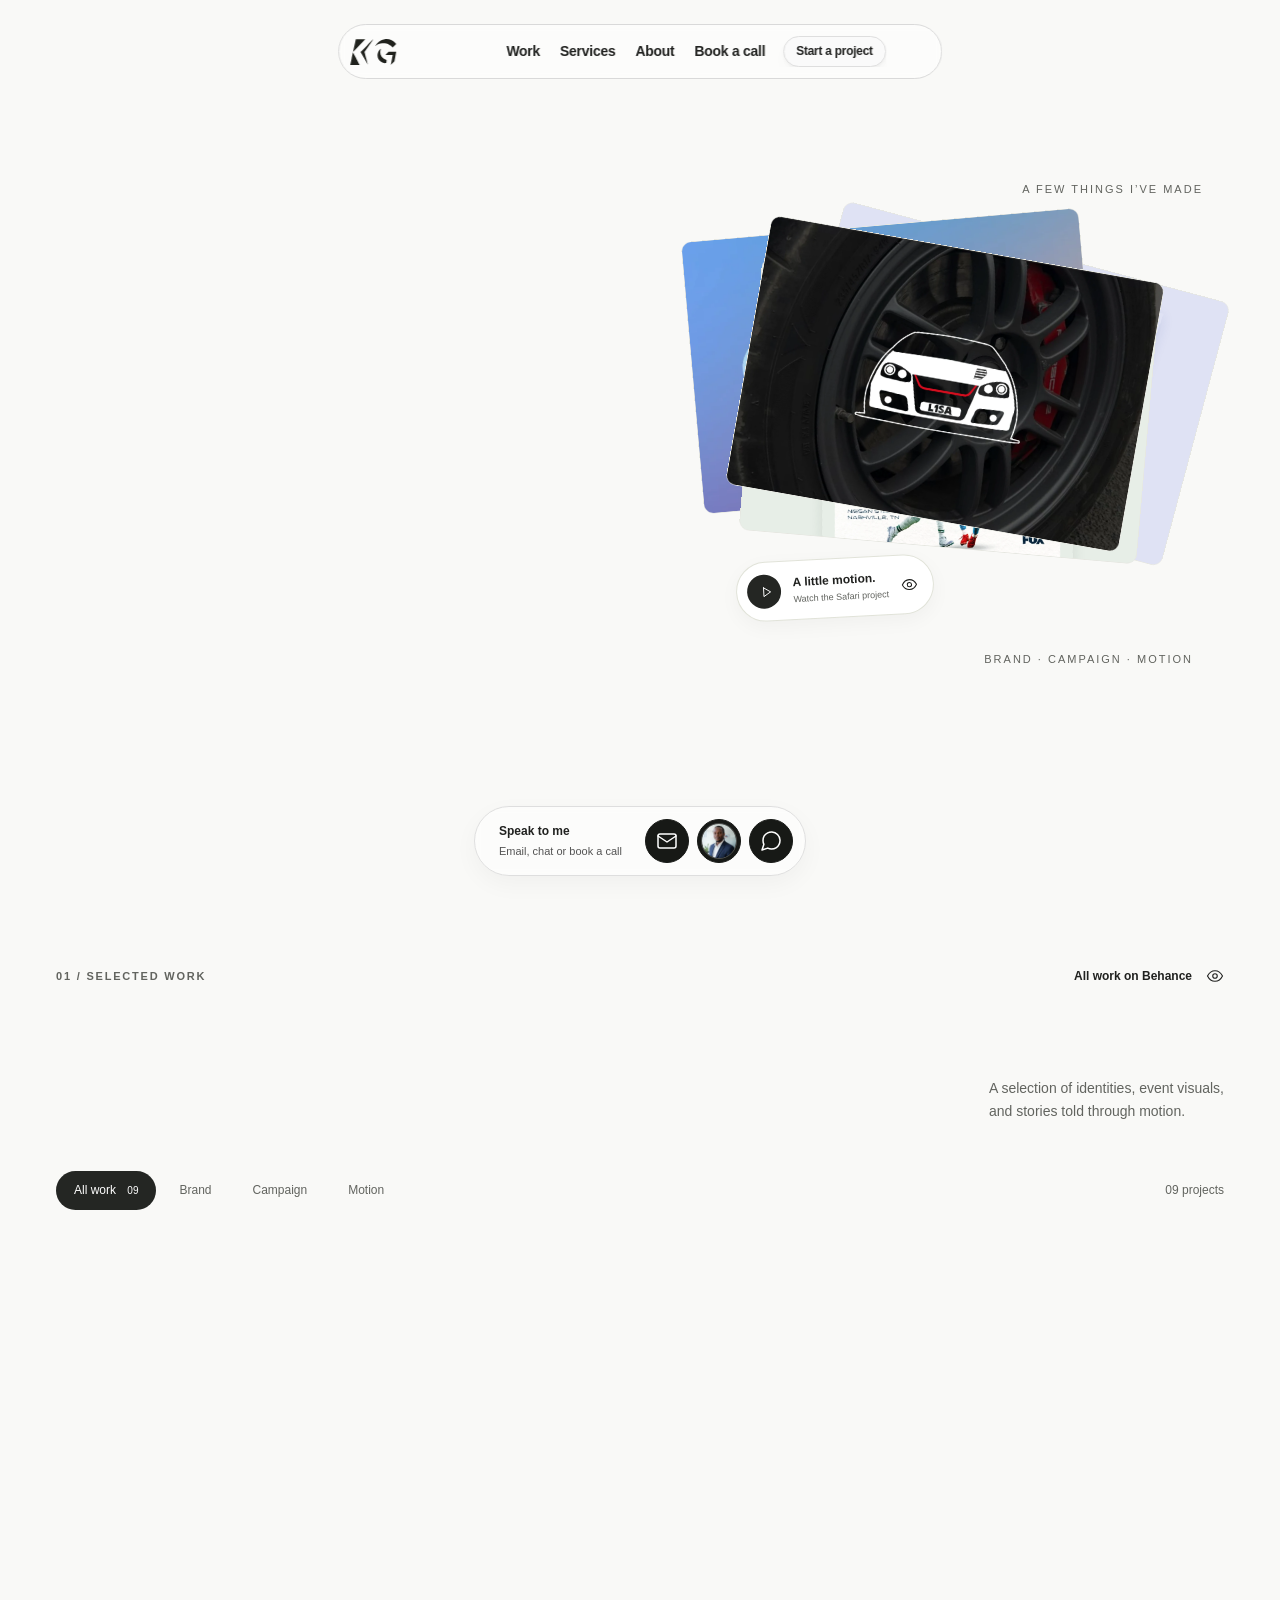
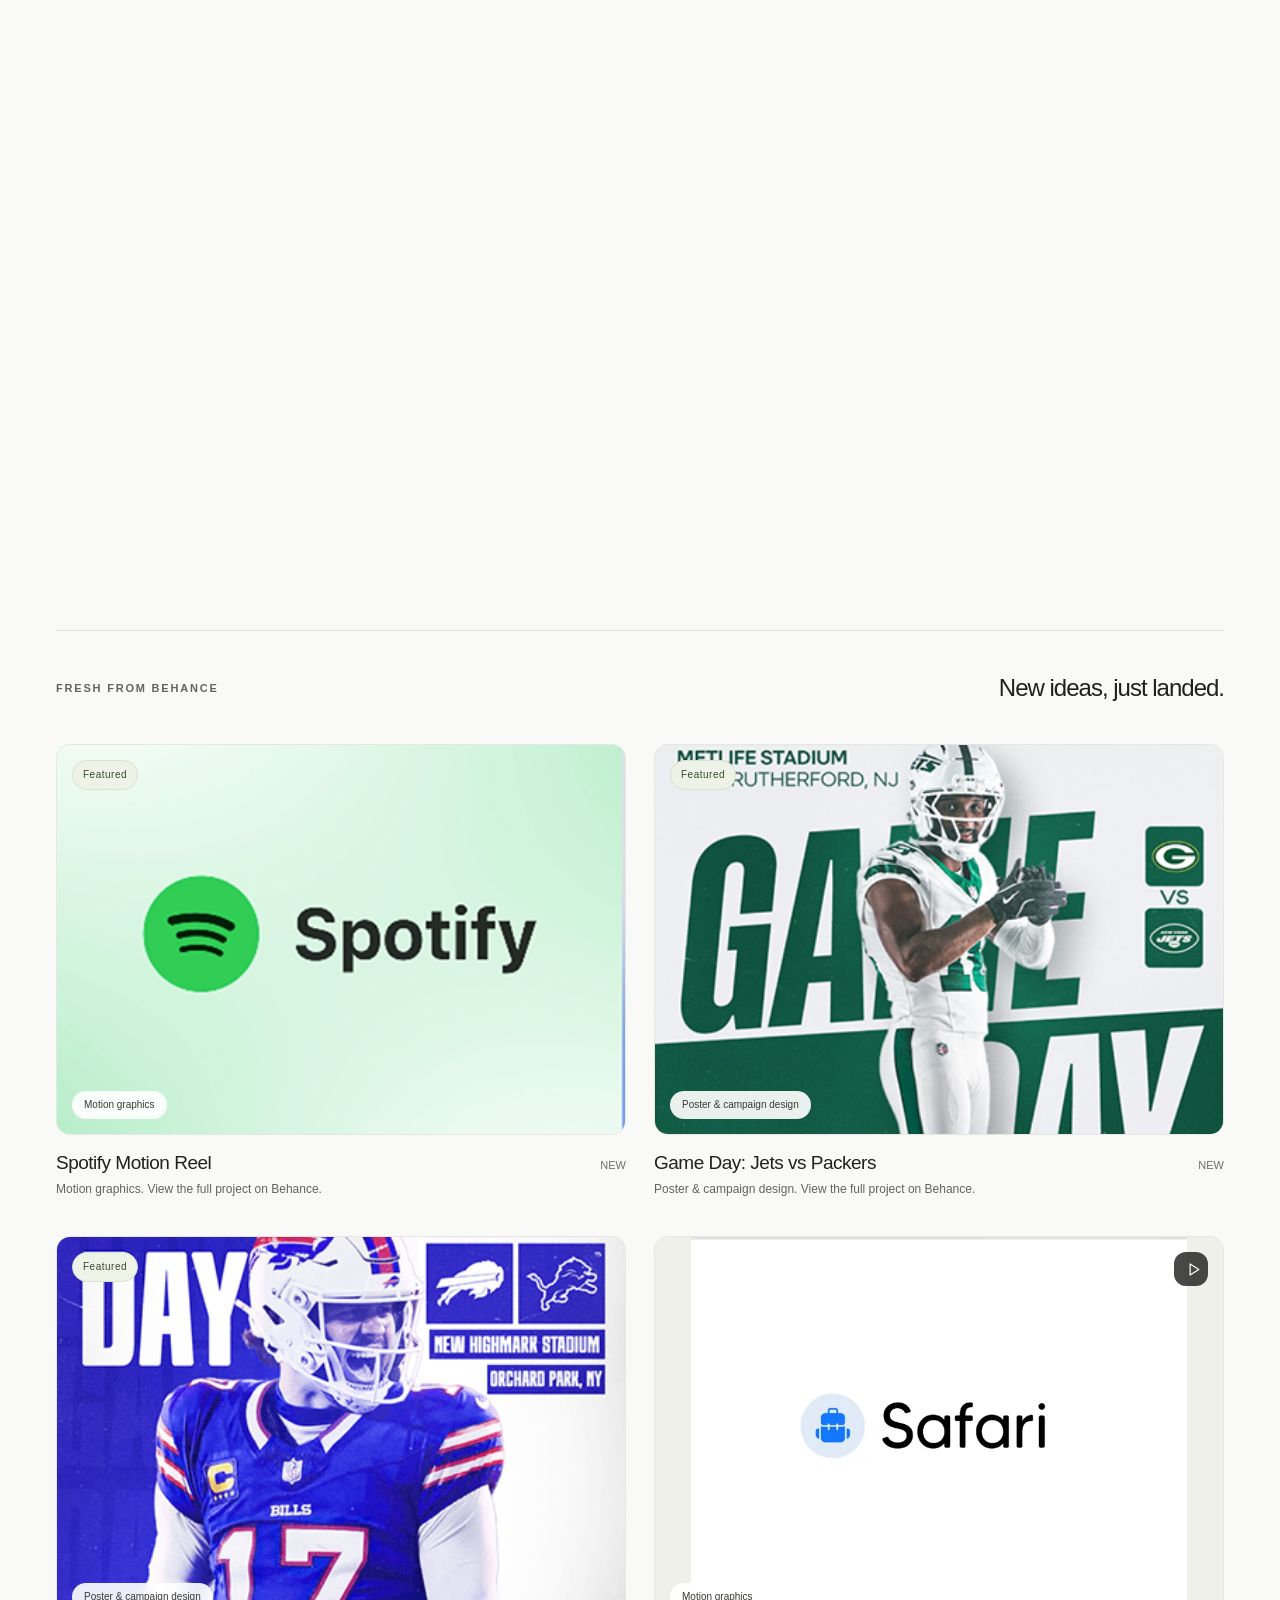
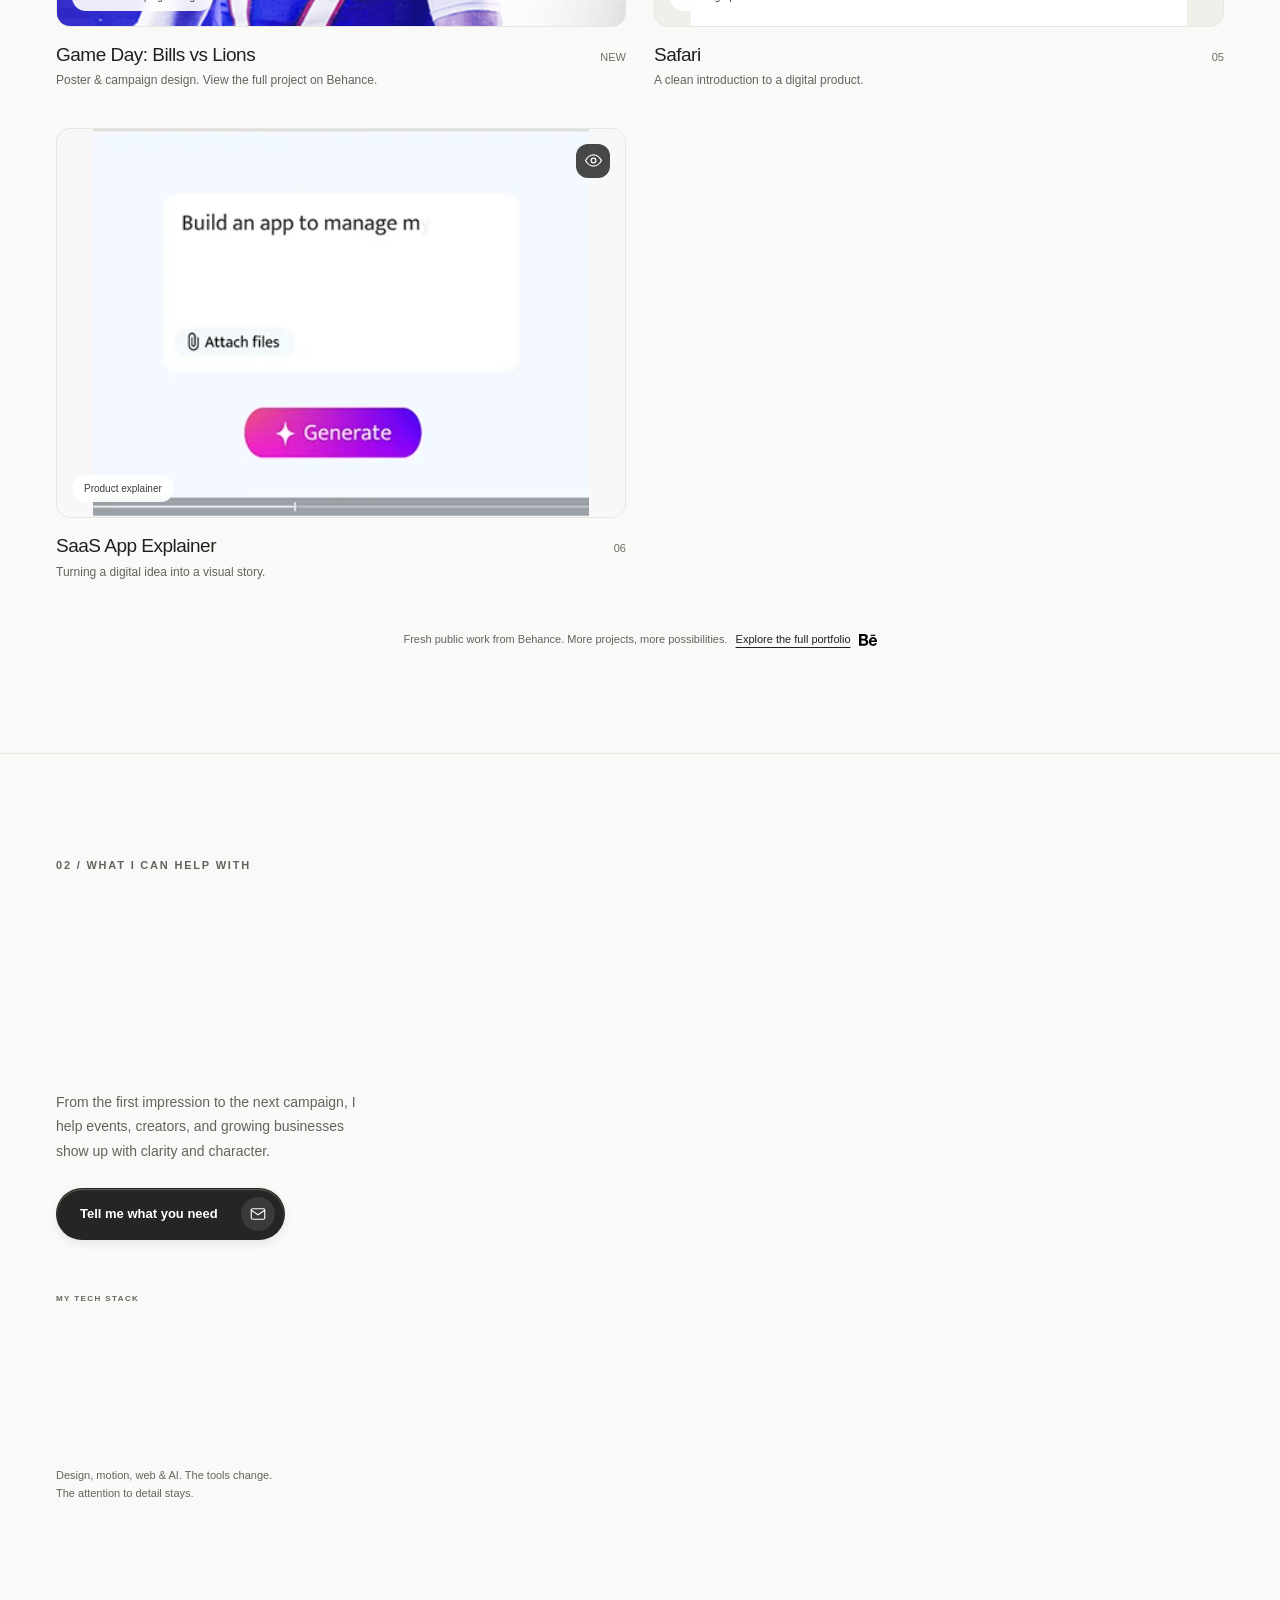
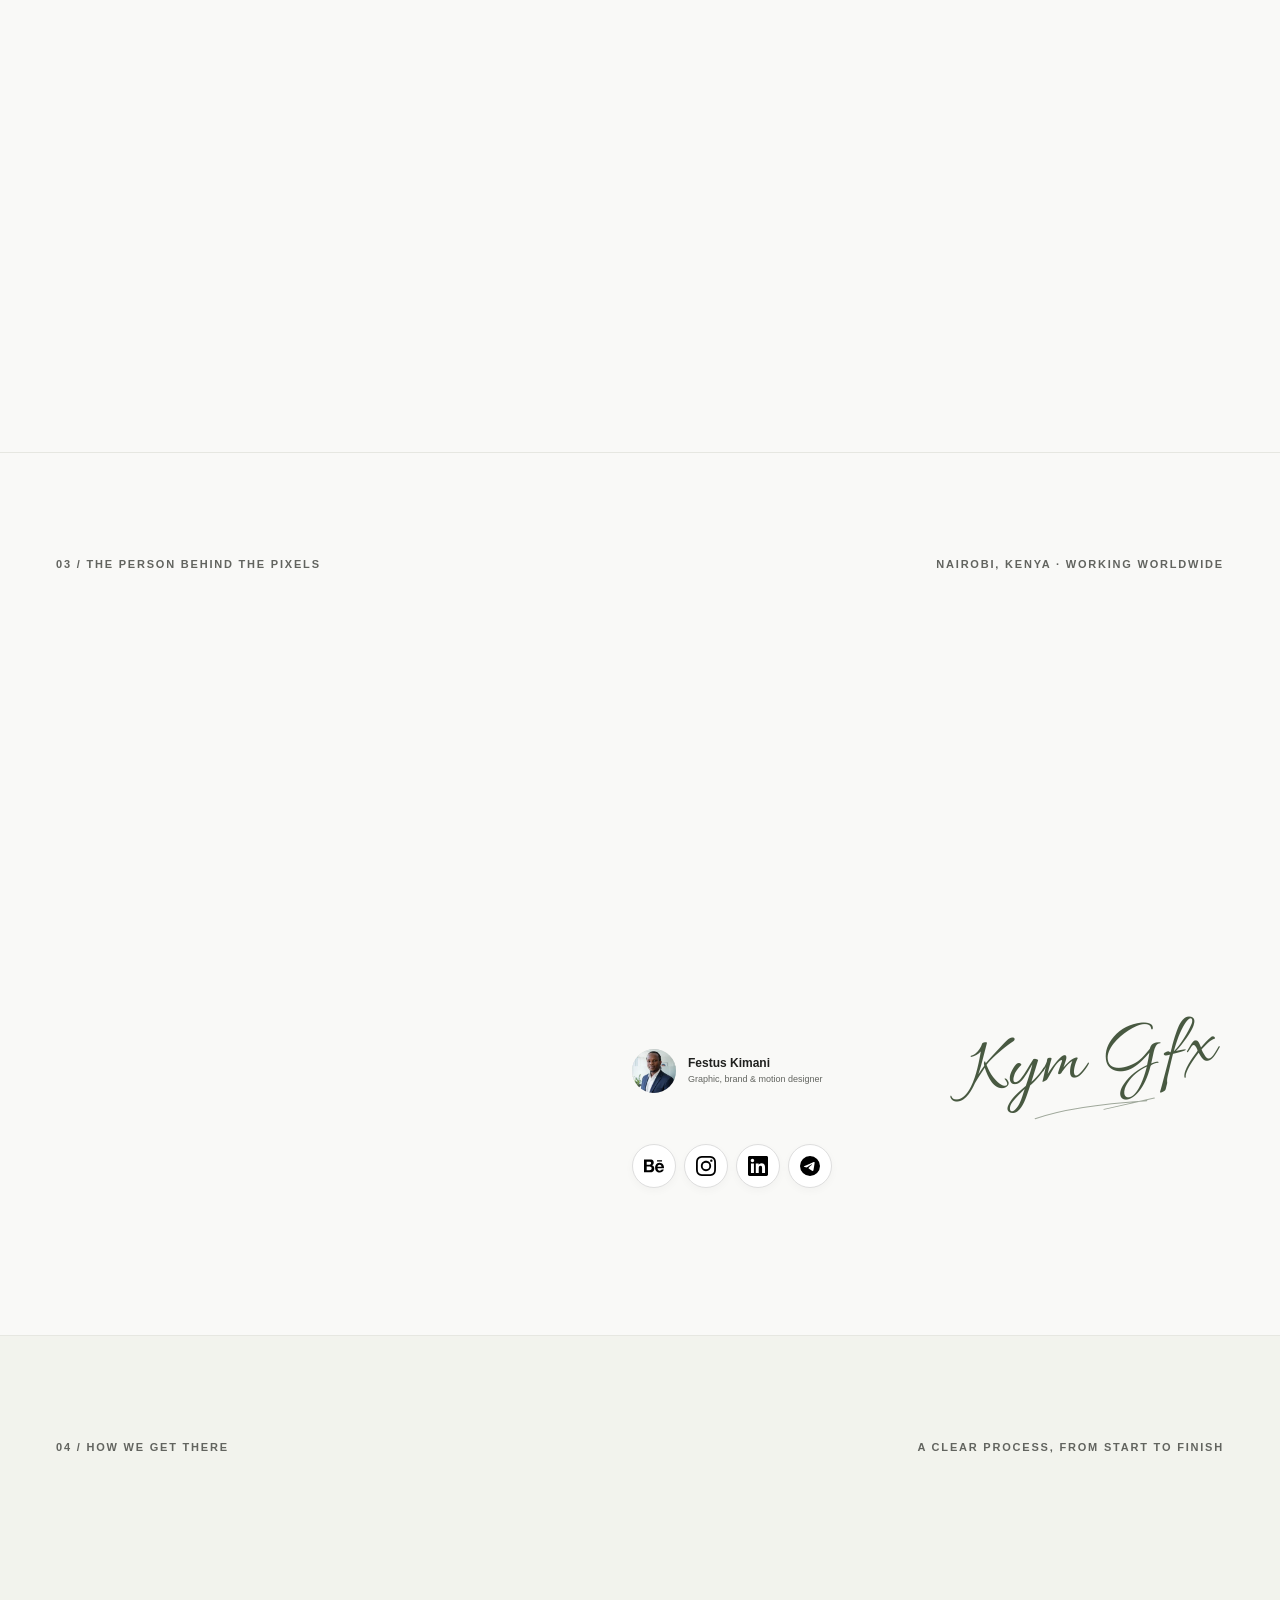
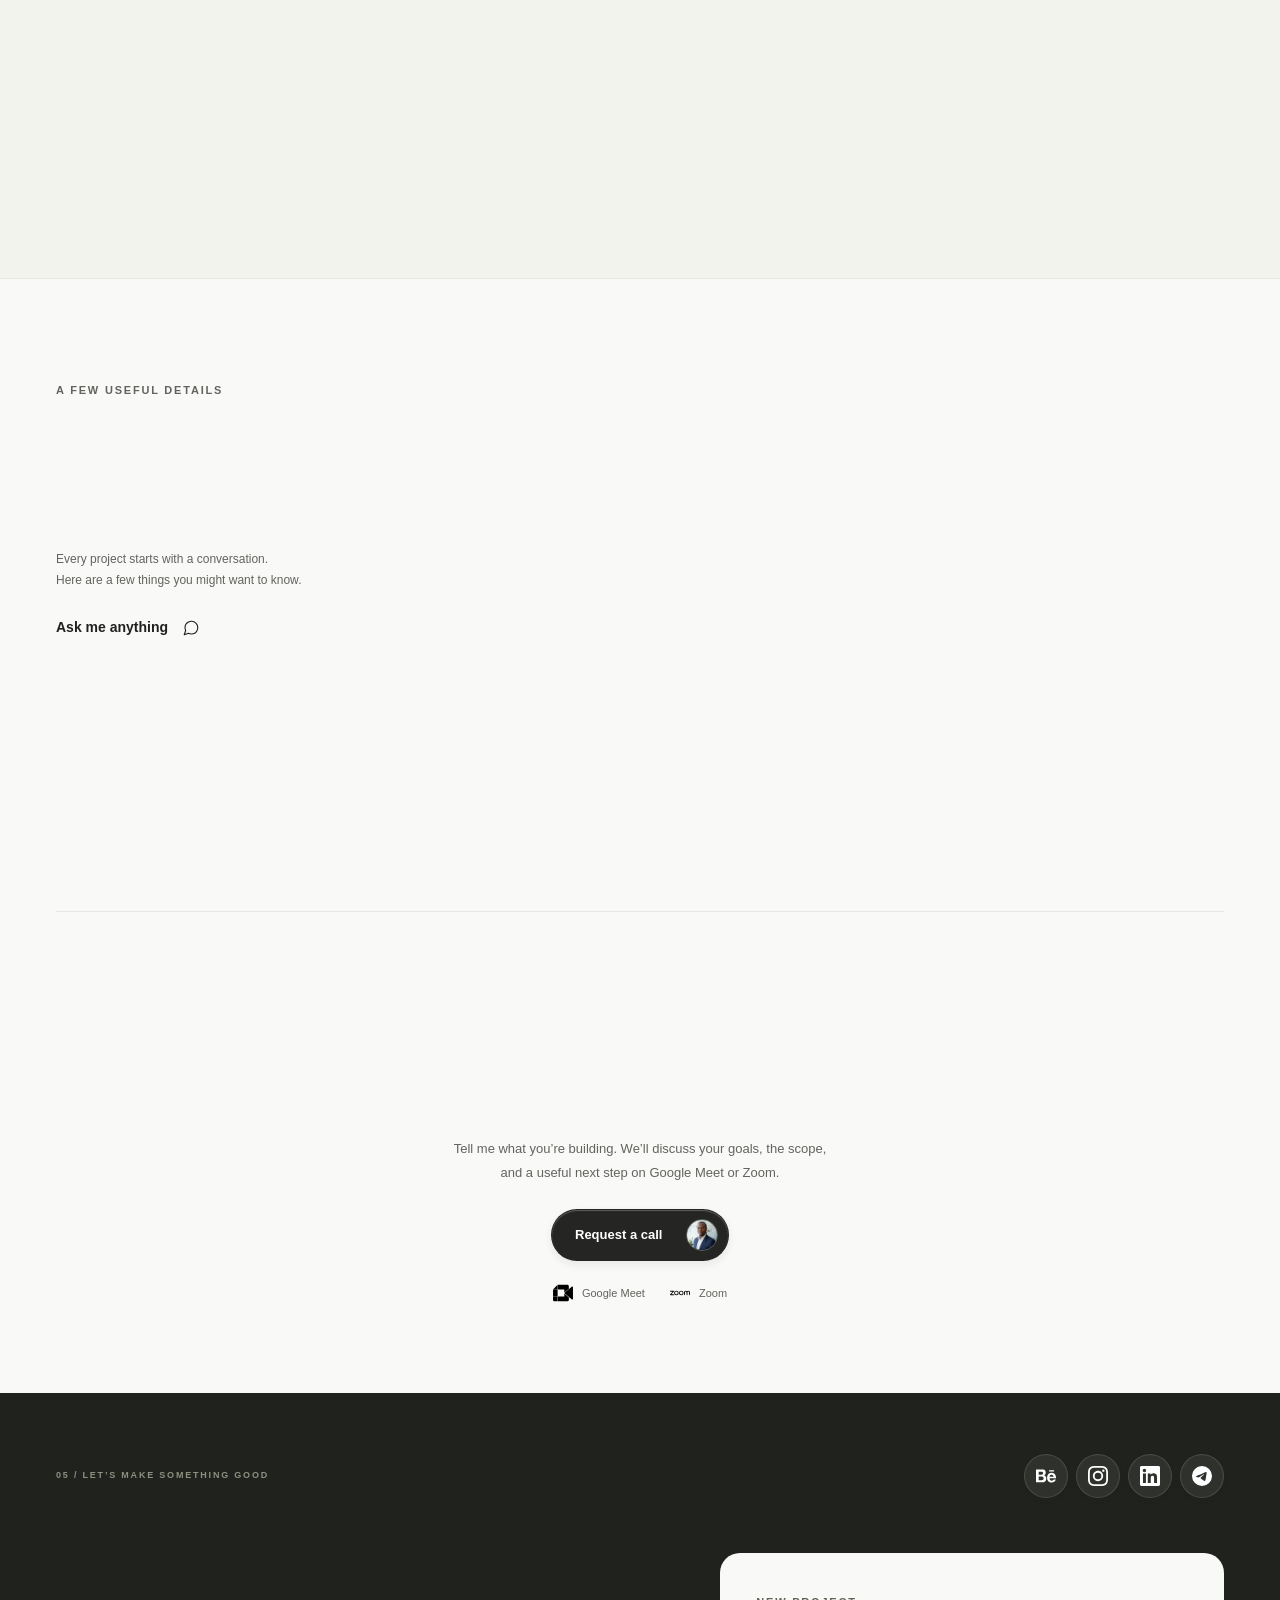
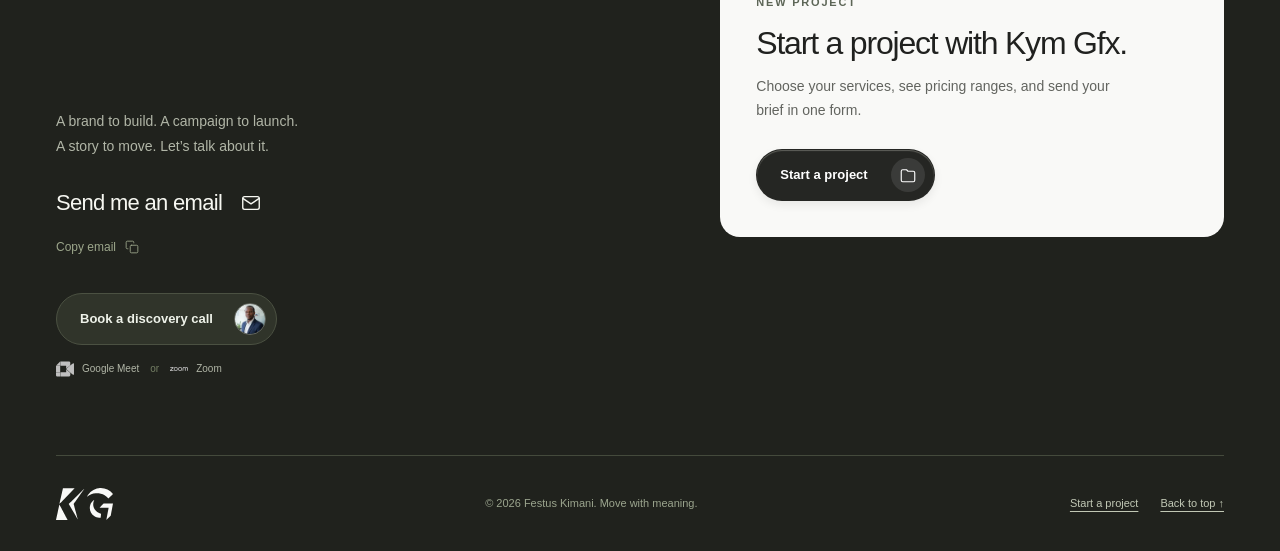
==== commit ca30c20d: "Refresh Behance projects" ====
--- a/index.html
+++ b/index.html
@@ -80,9 +80,9 @@
         <article class="project-card" data-category="campaign"><a href="https://www.behance.net/gallery/256715563/GAME-DAY-EVENT-FLYER" class="project-link" data-project="gameday"><div class="project-image image-gameday"><img src="assets/gameday-full.webp" width="1080" height="1350" loading="lazy" alt="Game Day Philadelphia Eagles versus Tennessee Titans poster"><span class="project-open"><svg class="icon " viewBox="0 0 24 24" fill="none" stroke="currentColor" stroke-width="1.5" stroke-linecap="round" stroke-linejoin="round" aria-hidden="true"><use href="#i-eye"/></svg></span><span class="project-type">Event campaign</span></div><div class="project-meta"><div><h3>Game Day: Eagles vs Titans</h3><p>Sports, rivalry, and a strong visual punch.</p></div><span class="project-number">04</span></div></a></article>
         <!-- KYM FEATURED START -->
 <div class="fresh-work-intro"><span class="eyebrow">FRESH FROM BEHANCE</span><h3>New ideas, just landed.</h3></div>
+<article class="project-card fresh-project-card" data-category="motion"><a class="project-link" href="https://www.behance.net/gallery/257606957/Spotify-Motion-Reel" target="_blank" rel="noopener noreferrer" aria-label="Spotify Motion Reel — view full project on Behance"><div class="project-image image-live"><img src="assets/behance/257606957-69e0c35796e21e11.png" alt="Spotify Motion Reel by Kym Gfx" width="404" height="316" loading="lazy"><span class="project-type">Motion graphics</span><span class="fresh-badge">Featured</span></div><div class="project-meta"><div><h3>Spotify Motion Reel</h3><p>Motion graphics. View the full project on Behance.</p></div><span class="project-number">NEW</span></div></a></article>
 <article class="project-card fresh-project-card" data-category="campaign"><a class="project-link" href="https://www.behance.net/gallery/256088495/GAME-DAY" target="_blank" rel="noopener noreferrer" aria-label="Game Day: Jets vs Packers — view full project on Behance"><div class="project-image image-live"><img src="assets/behance/256088495-00261d9a280b9983.png" alt="Game Day: Jets vs Packers by Kym Gfx" width="404" height="316" loading="lazy"><span class="project-type">Poster & campaign design</span><span class="fresh-badge">Featured</span></div><div class="project-meta"><div><h3>Game Day: Jets vs Packers</h3><p>Poster &amp; campaign design. View the full project on Behance.</p></div><span class="project-number">NEW</span></div></a></article>
 <article class="project-card fresh-project-card" data-category="campaign"><a class="project-link" href="https://www.behance.net/gallery/255861307/GAME-DAY" target="_blank" rel="noopener noreferrer" aria-label="Game Day: Bills vs Lions — view full project on Behance"><div class="project-image image-live"><img src="assets/behance/255861307-dc8444f2db3380d4.png" alt="Game Day: Bills vs Lions by Kym Gfx" width="404" height="316" loading="lazy"><span class="project-type">Poster & campaign design</span><span class="fresh-badge">Featured</span></div><div class="project-meta"><div><h3>Game Day: Bills vs Lions</h3><p>Poster &amp; campaign design. View the full project on Behance.</p></div><span class="project-number">NEW</span></div></a></article>
-<article class="project-card fresh-project-card" data-category="other"><a class="project-link" href="https://www.behance.net/gallery/254089577/REVE-AI-IMAGE-COMPETITION" target="_blank" rel="noopener noreferrer" aria-label="Reve AI Image Competition — view full project on Behance"><div class="project-image image-live"><img src="assets/behance/254089577-7b309c0742fa3310.png" alt="Reve AI Image Competition by Kym Gfx" width="404" height="316" loading="lazy"><span class="project-type">Visual design</span><span class="fresh-badge">Featured</span></div><div class="project-meta"><div><h3>Reve AI Image Competition</h3><p>Visual design. View the full project on Behance.</p></div><span class="project-number">NEW</span></div></a></article>
 <!-- KYM FEATURED END -->
         <article class="project-card" data-category="motion"><a href="https://www.behance.net/gallery/255861045/Safari-App-Motion-Graphics" class="project-link" data-project="safari"><div class="project-image image-safari"><img src="assets/safari-large.webp" width="808" height="632" loading="lazy" alt="Safari app motion project title"><span class="project-open play-open"><svg class="icon " viewBox="0 0 24 24" fill="none" stroke="currentColor" stroke-width="1.5" stroke-linecap="round" stroke-linejoin="round" aria-hidden="true"><use href="#i-play"/></svg></span><span class="project-type">Motion graphics</span></div><div class="project-meta"><div><h3>Safari</h3><p>A clean introduction to a digital product.</p></div><span class="project-number">05</span></div></a></article>
         <article class="project-card" data-category="motion"><a href="https://www.behance.net/gallery/255860675/Saas-App-Explainer" class="project-link" data-project="saas"><div class="project-image image-saas"><img src="assets/saas.webp" width="404" height="316" loading="lazy" alt="SaaS app explainer project preview"><span class="project-open"><svg class="icon " viewBox="0 0 24 24" fill="none" stroke="currentColor" stroke-width="1.5" stroke-linecap="round" stroke-linejoin="round" aria-hidden="true"><use href="#i-eye"/></svg></span><span class="project-type">Product explainer</span></div><div class="project-meta"><div><h3>SaaS App Explainer</h3><p>Turning a digital idea into a visual story.</p></div><span class="project-number">06</span></div></a></article>
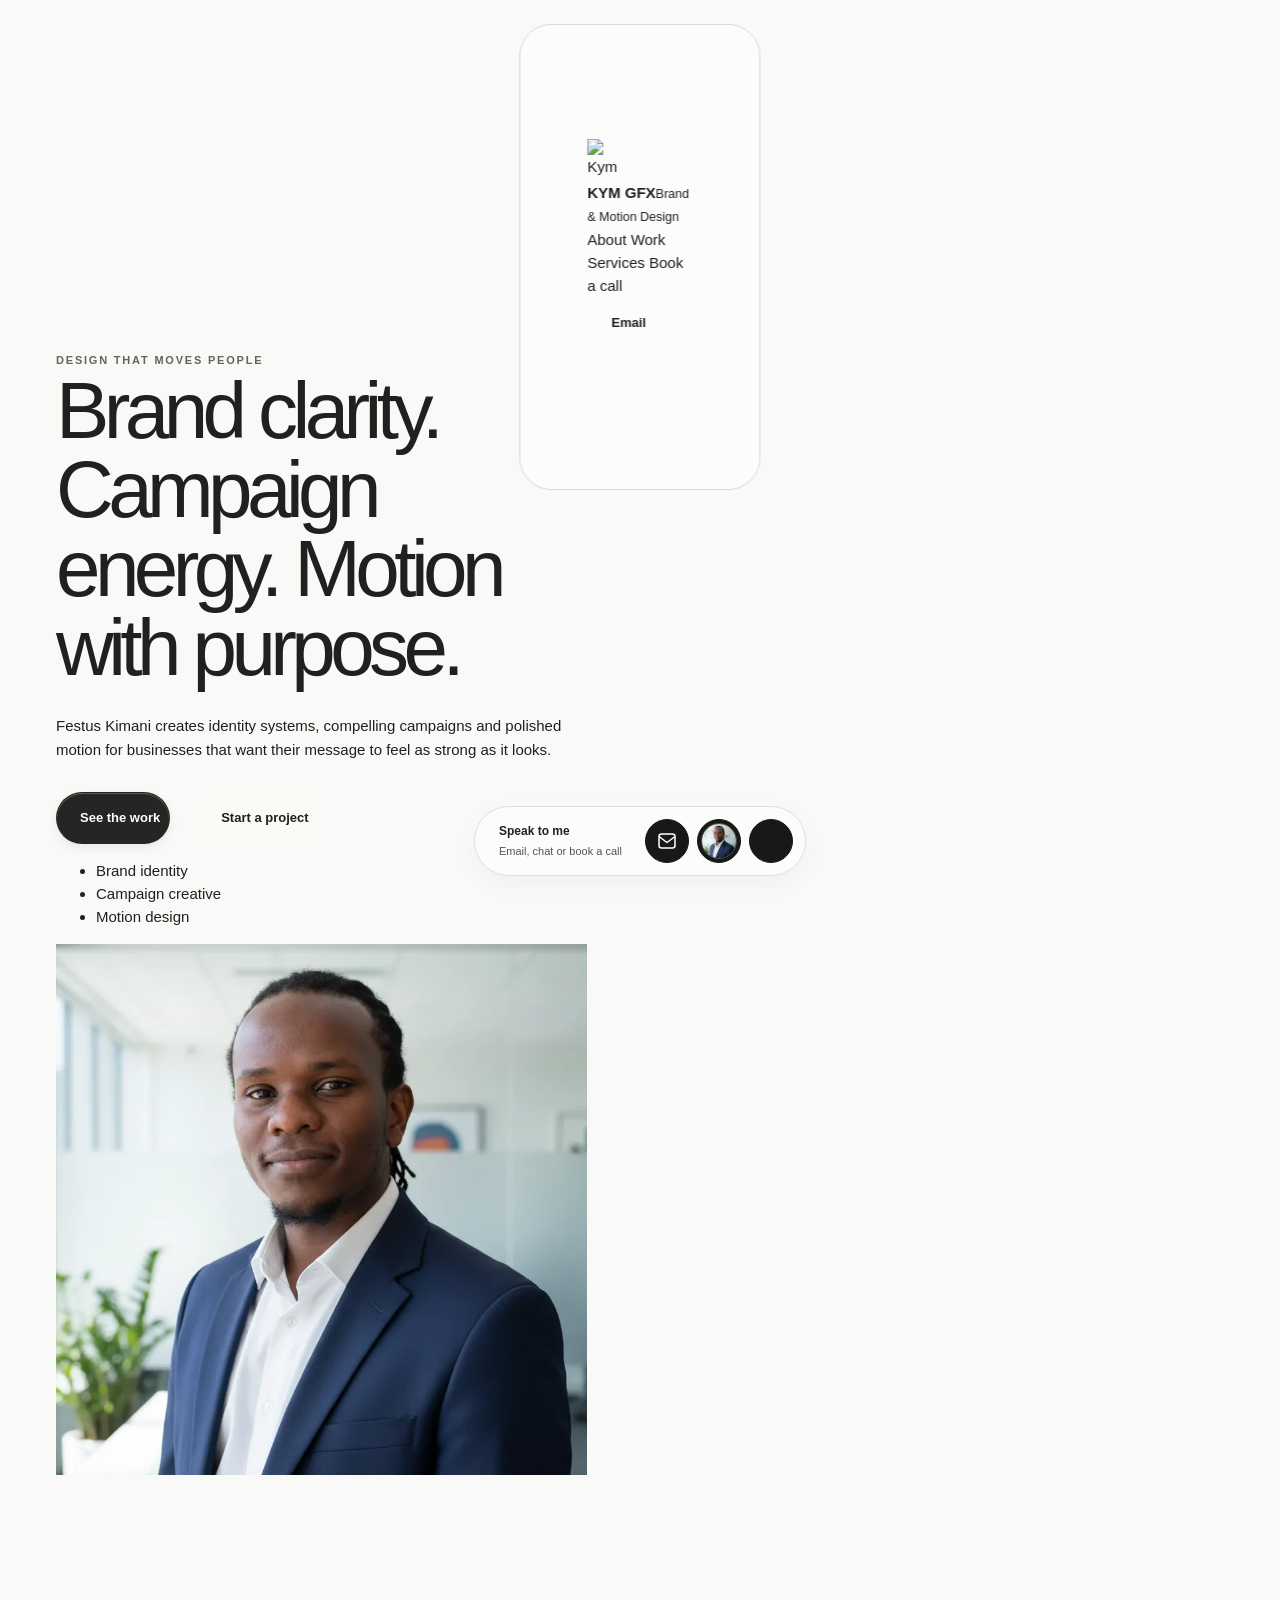
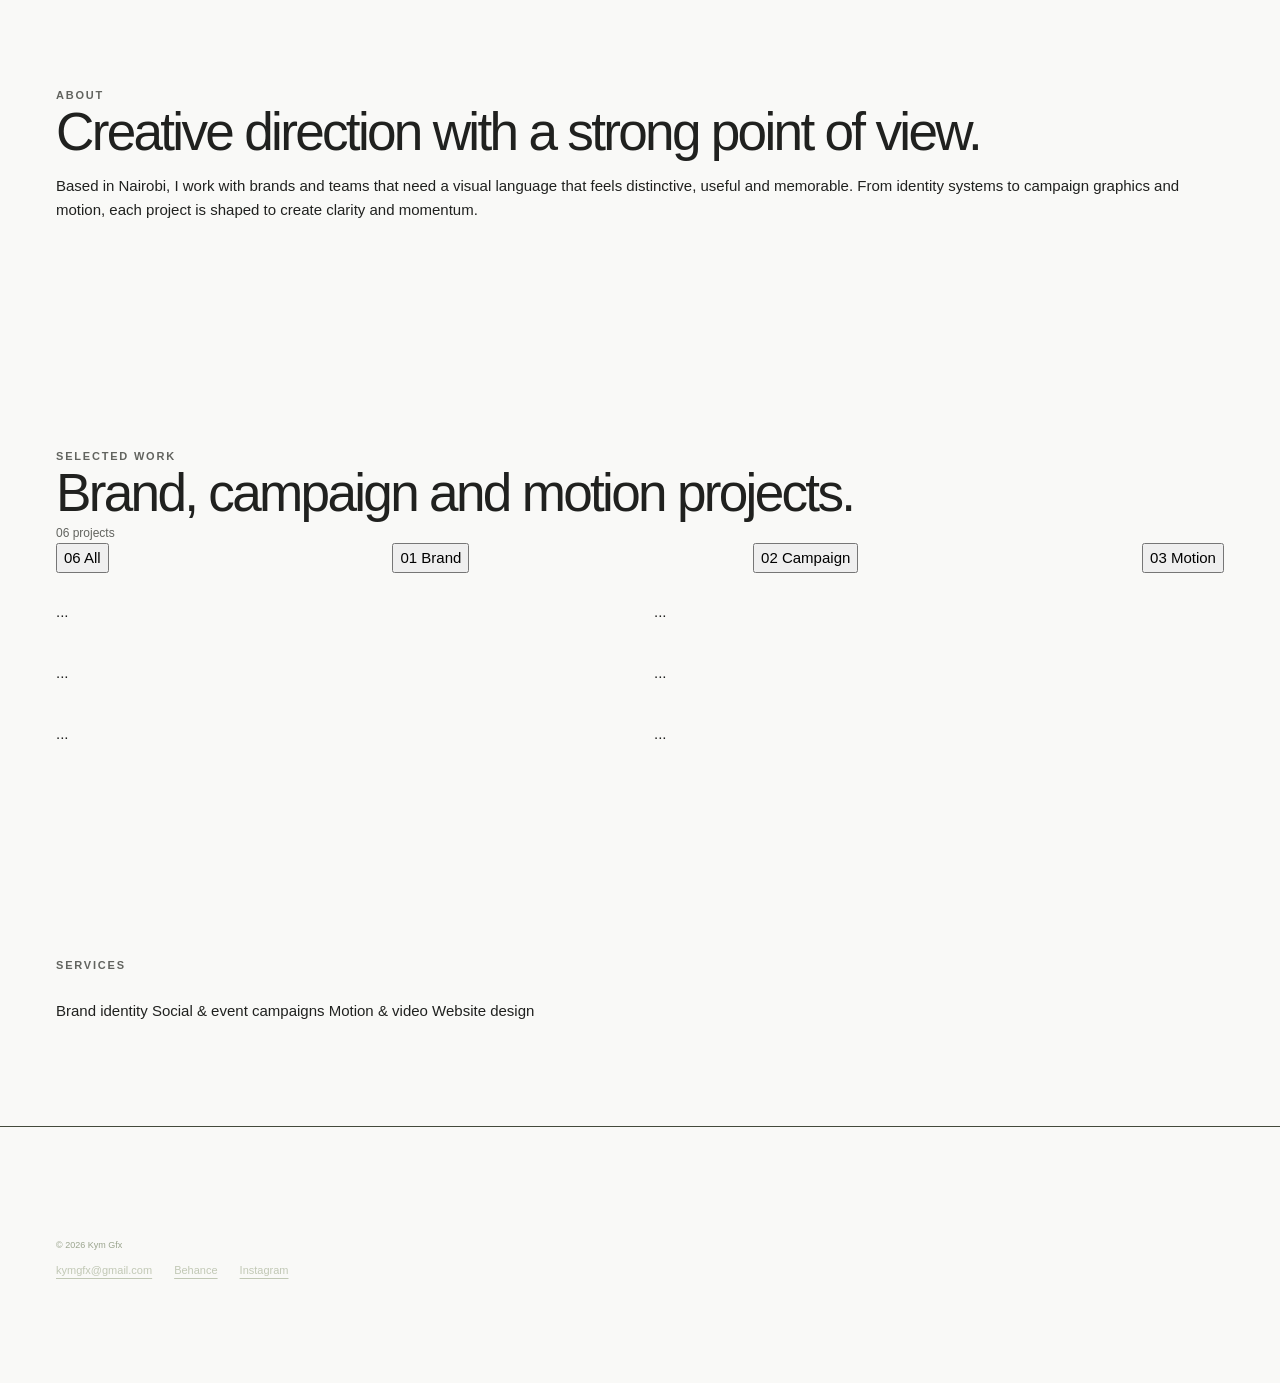
==== commit 7545aa53: "Update the site email to kymgfx@gmail.com across code, config, and docs." ====
--- a/index.html
+++ b/index.html
@@ -26,7 +26,28 @@
   <script src="navigation.js?v=53503e80712e" defer integrity="sha384-nsBRfqvpe+beJG/txZ5ffJn5aQpI2zp7zltmXjnQ1PvmRcHIz+6aFYz5Q4TOXQNo" crossorigin="anonymous"></script>
   <script src="motion.js?v=6ecac0a6fd6d" defer integrity="sha384-A1M7jGwJOYKzTCvv4FRpBjJr8O+yAU49xVVN6Kf6X/JlsGHFS3brLfjCFFewnfAB" crossorigin="anonymous"></script>
 <script type="application/ld+json">{"@context":"https://schema.org","@graph":[{"@type":"Person","@id":"https://kymgfx.kymfestus.workers.dev/#festus-kimani","name":"Festus Kimani","alternateName":"Kym","jobTitle":"Graphic, brand and motion designer","homeLocation":{"@type":"Place","name":"Nairobi, Kenya"},"sameAs":["https://www.behance.net/kymgfx0","https://www.instagram.com/kymgfx/","https://linkedin.com/in/festuskimani-design","https://t.me/KymGfx"],"worksFor":{"@id":"https://kymgfx.kymfestus.workers.dev/#kym-gfx"},"url":"https://kymgfx.kymfestus.workers.dev/#about","image":"https://kymgfx.kymfestus.workers.dev/assets/festus-kimani.webp"},{"@type":"Organization","@id":"https://kymgfx.kymfestus.workers.dev/#kym-gfx","name":"Kym Gfx","founder":{"@id":"https://kymgfx.kymfestus.workers.dev/#festus-kimani"},"sameAs":["https://www.behance.net/kymgfx0","https://www.instagram.com/kymgfx/","https://linkedin.com/in/festuskimani-design","https://t.me/KymGfx"],"url":"https://kymgfx.kymfestus.workers.dev/"},{"@type":"WebSite","@id":"https://kymgfx.kymfestus.workers.dev/#website","name":"Kym Gfx","inLanguage":"en","publisher":{"@id":"https://kymgfx.kymfestus.workers.dev/#kym-gfx"},"url":"https://kymgfx.kymfestus.workers.dev/"},{"@type":"Service","name":"Brand identity","provider":{"@id":"https://kymgfx.kymfestus.workers.dev/#kym-gfx"},"areaServed":"Worldwide","description":"Logos, visual systems and brand guidelines."},{"@type":"Service","name":"Poster design","provider":{"@id":"https://kymgfx.kymfestus.workers.dev/#kym-gfx"},"areaServed":"Worldwide","description":"Event flyers, print and digital posters."},{"@type":"Service","name":"Social campaigns","provider":{"@id":"https://kymgfx.kymfestus.workers.dev/#kym-gfx"},"areaServed":"Worldwide","description":"Connected assets for campaigns and product launches."},{"@type":"Service","name":"Motion graphics","provider":{"@id":"https://kymgfx.kymfestus.workers.dev/#kym-gfx"},"areaServed":"Worldwide","description":"Animation, product explainers and promotional motion."},{"@type":"Service","name":"Web design","provider":{"@id":"https://kymgfx.kymfestus.workers.dev/#kym-gfx"},"areaServed":"Worldwide","description":"Websites connecting a visual identity to a useful online experience."},{"@type":"Service","name":"Video editing","provider":{"@id":"https://kymgfx.kymfestus.workers.dev/#kym-gfx"},"areaServed":"Worldwide","description":"Editing and pacing for short-form videos and brand films."}]}</script>
-<script src="portfolio.js?v=0eddb8c8db13" defer integrity="sha384-fT3XSmakjnkovy3xJBE/LR70sCqFDMXrLG0lpPolhhoIm4bzP4OcGRpFcpiwtWbt" crossorigin="anonymous"></script>
+
+
+
+
+
+
+
+
+
+
+
+
+
+
+
+
+
+
+
+
+
+
 
 
 
@@ -42,68 +63,111 @@
 <link rel="canonical" href="https://kymgfx.kymfestus.workers.dev/"><meta property="og:url" content="https://kymgfx.kymfestus.workers.dev/">
 </head>
 <body>
-<svg class="icon-sprite" xmlns="http://www.w3.org/2000/svg" aria-hidden="true"><defs><symbol id="i-mail" viewBox="0 0 24 24"><rect x="3" y="5" width="18" height="14" rx="2"/><path d="m3 7 9 6 9-6"/></symbol><symbol id="i-calendar" viewBox="0 0 24 24"><rect x="3" y="5" width="18" height="16" rx="2"/><path d="M16 3v4M8 3v4M3 11h18"/></symbol><symbol id="i-play" viewBox="0 0 24 24"><path d="m9 5 11 7-11 7V5Z"/></symbol><symbol id="i-eye" viewBox="0 0 24 24"><path d="M2 12s3.5-7 10-7 10 7 10 7-3.5 7-10 7-10-7-10-7Z"/><circle cx="12" cy="12" r="3"/></symbol><symbol id="i-message" viewBox="0 0 24 24"><path d="M21 11.5a8.4 8.4 0 0 1-.9 3.8 8.5 8.5 0 0 1-7.6 4.7 8.4 8.4 0 0 1-3.8-.9L3 21l1.9-5.7a8.4 8.4 0 0 1-.9-3.8 8.5 8.5 0 0 1 4.7-7.6 8.4 8.4 0 0 1 3.8-.9h.5a8.5 8.5 0 0 1 8 8v.5Z"/></symbol><symbol id="i-copy" viewBox="0 0 24 24"><rect x="9" y="9" width="13" height="13" rx="2"/><path d="M5 15H4a2 2 0 0 1-2-2V4a2 2 0 0 1 2-2h9a2 2 0 0 1 2 2v1"/></symbol><symbol id="i-close" viewBox="0 0 24 24"><path d="m6 6 12 12M6 18 18 6"/></symbol><symbol id="i-plus" viewBox="0 0 24 24"><path d="M12 5v14M5 12h14"/></symbol><symbol id="i-check" viewBox="0 0 24 24"><path d="m5 12 4 4L19 6"/></symbol><symbol id="i-clock" viewBox="0 0 24 24"><circle cx="12" cy="12" r="9"/><path d="M12 7v5l3 2"/></symbol><symbol id="i-globe" viewBox="0 0 24 24"><circle cx="12" cy="12" r="9"/><path d="M3 12h18M12 3a17 17 0 0 1 0 18 17 17 0 0 1 0-18Z"/></symbol><symbol id="i-video" viewBox="0 0 24 24"><rect x="3" y="5" width="12" height="14" rx="2"/><path d="m15 10 6-4v12l-6-4"/></symbol><symbol id="i-quote" viewBox="0 0 24 24"><path d="M3 11h6v9H3v-9c0-4 2-7 6-8M15 11h6v9h-6v-9c0-4 2-7 6-8"/></symbol><symbol id="i-file" viewBox="0 0 24 24"><path d="M14 2H6a2 2 0 0 0-2 2v16a2 2 0 0 0 2 2h12a2 2 0 0 0 2-2V8l-6-6ZM14 2v6h6M8 13h8M8 17h6"/></symbol><symbol id="i-folder" viewBox="0 0 24 24"><path d="M3 7a2 2 0 0 1 2-2h5l2 2h7a2 2 0 0 1 2 2v10a2 2 0 0 1-2 2H5a2 2 0 0 1-2-2V7Z"/></symbol></defs></svg>
-  <a class="skip-link" href="#main">Skip to content</a>
+  <svg aria-hidden="true" style="position:absolute;width:0;height:0;overflow:hidden">
+    <symbol id="i-mail" viewBox="0 0 24 24" fill="none" stroke="currentColor" stroke-width="1.5" stroke-linecap="round" stroke-linejoin="round"><path d="M4 7.5A2.5 2.5 0 0 1 6.5 5h11A2.5 2.5 0 0 1 20 7.5v9A2.5 2.5 0 0 1 17.5 19h-11A2.5 2.5 0 0 1 4 16.5zm0 0 8 6 8-6"/></symbol>
+    <symbol id="i-close" viewBox="0 0 24 24" fill="none" stroke="currentColor" stroke-width="1.5" stroke-linecap="round" stroke-linejoin="round"><path d="M6 6l12 12M18 6L6 18"/></symbol>
+    <symbol id="i-arrow" viewBox="0 0 24 24" fill="none" stroke="currentColor" stroke-width="1.5" stroke-linecap="round" stroke-linejoin="round"><path d="M5 12h14M13 5l7 7-7 7"/></symbol>
+  </svg>
   <header class="site-header">
-    <div class="header-inner">
-      <a class="header-profile" href="#home" aria-label="Kym Gfx home"><img class="header-logo" src="assets/logo.svg" alt="" width="40" height="23"></a>
-      <nav id="header-nav" class="header-nav" aria-label="Main navigation"><a href="#work">Work</a><a href="#services">Services</a><a href="#about">About</a><a href="book.html">Book a call</a><a class="header-contact" href="start.html">Start a project</a></nav>
-      <button class="menu-toggle" type="button" aria-expanded="false" aria-controls="header-nav" aria-label="Open navigation" hidden><span class="menu-dots" aria-hidden="true"><i></i><i></i><i></i></span></button>
+    <div class="section wrap header-wrap">
+      <a class="brand" href="/" aria-label="Kym Gfx home">
+        <img class="brand-mark" src="assets/logo-mark.svg" width="42" height="42" alt="Kym Gfx logo">
+        <span class="brand-copy"><strong>KYM GFX</strong><small>Brand & Motion Design</small></span>
+      </a>
+      <nav id="header-nav" class="site-nav" aria-label="Main navigation">
+        <a href="/#about">About</a>
+        <a href="/#work">Work</a>
+        <a href="/#services">Services</a>
+        <a href="book.html">Book a call</a>
+      </nav>
+      <div class="header-actions" aria-label="Quick actions">
+        <a class="button button-ghost" href="mailto:kymgfx@gmail.com">Email</a>
+        <button class="menu-toggle" type="button" aria-expanded="false" aria-controls="header-nav" aria-label="Open menu">Menu</button>
+      </div>
     </div>
   </header>
-  <main id="main">
-    <section id="home" class="hero wrap">
-      <div class="hero-copy">
-        <h1><span class="muted">Design that</span><br>moves people<span class="title-dot">.</span></h1>
-        <p class="hero-description">Brands with character. Campaigns with energy.<br class="desktop-break"> Motion with purpose.</p>
-        <p class="hero-intro">I’m Festus Kimani, the designer behind Kym Gfx.<br class="desktop-break"> Based in Nairobi. Creating for the world.</p>
-        <div class="hero-actions"><a class="button button-dark" href="#work">Explore my work <span class="button-icon"><svg class="icon " viewBox="0 0 24 24" fill="none" stroke="currentColor" stroke-width="1.5" stroke-linecap="round" stroke-linejoin="round" aria-hidden="true"><use href="#i-folder"/></svg></span></a><a class="text-link hover-target booking-button" href="book.html">Book a call <img class="button-portrait" src="assets/festus-kimani-sm.webp" width="36" height="36" alt=""></a></div>
-      </div>
-      <div class="hero-art" aria-label="A selection of brand and event design by Kym Gfx">
-        <span class="art-note">A FEW THINGS I’VE MADE</span>
-        <div class="art-card art-card-back"><img src="assets/gameday-full.webp" alt="Game Day sports event poster in green and blue" width="1080" height="1350"></div>
-        <div class="art-card art-card-middle"><img src="assets/lisa-keyring.webp" alt="LISA GTI illustrated automotive keyring against a car wheel" width="1920" height="1080"><span class="art-card-label">LISA GTI <span>BRAND IDENTITY</span></span></div>
-        <div class="art-card art-card-front"><img src="assets/weekend-full.webp" alt="Weekend Frenzy music event poster in electric blue" width="1080" height="1350"></div>
-        <a class="motion-chip" href="https://www.behance.net/gallery/255861045/Safari-App-Motion-Graphics" data-project="safari"><span class="play-circle"><svg class="icon " viewBox="0 0 24 24" fill="none" stroke="currentColor" stroke-width="1.5" stroke-linecap="round" stroke-linejoin="round" aria-hidden="true"><use href="#i-play"/></svg></span><span>A little motion.<small>Watch the Safari project</small></span><svg class="icon " viewBox="0 0 24 24" fill="none" stroke="currentColor" stroke-width="1.5" stroke-linecap="round" stroke-linejoin="round" aria-hidden="true"><use href="#i-eye"/></svg></a>
-        <span class="art-note art-note-bottom">BRAND · CAMPAIGN · MOTION</span>
+  <main>
+    <section class="section hero">
+      <div class="wrap hero-grid">
+        <div class="hero-copy">
+          <span class="eyebrow">DESIGN THAT MOVES PEOPLE</span>
+          <h1>Brand clarity. Campaign energy. Motion with purpose.</h1>
+          <p>Festus Kimani creates identity systems, compelling campaigns and polished motion for businesses that want their message to feel as strong as it looks.</p>
+          <div class="hero-actions">
+            <a class="button button-dark" href="/#work">See the work</a>
+            <a class="button button-light" href="start.html">Start a project</a>
+          </div>
+          <ul class="hero-meta" aria-label="Highlights">
+            <li>Brand identity</li>
+            <li>Campaign creative</li>
+            <li>Motion design</li>
+          </ul>
+        </div>
+        <div class="hero-portrait">
+          <img src="assets/festus-kimani.webp" width="640" height="760" alt="Portrait of Festus Kimani" loading="eager">
+        </div>
       </div>
     </section>
-    <section class="intro-strip" aria-label="Design specialties"><div class="wrap strip-inner"><p>Good ideas deserve <br><strong>great design.</strong></p><div class="service-marquee" tabindex="0" aria-label="Web design, motion graphics, poster design, brand identity, social campaigns and video editing. Focus to pause scrolling."><div class="marquee-track"><div class="marquee-group"><span>Web design</span><span>Motion graphics</span><span>Poster design</span><span>Brand identity</span><span>Social campaigns</span><span>Video editing</span></div><div class="marquee-group" aria-hidden="true"><span>Web design</span><span>Motion graphics</span><span>Poster design</span><span>Brand identity</span><span>Social campaigns</span><span>Video editing</span></div></div></div></div></section>
-    <section id="work" class="section wrap work-section">
-      <div class="section-topline"><span class="eyebrow">01 / SELECTED WORK</span><a class="text-link small" href="https://www.behance.net/kymgfx0" target="_blank" rel="noopener noreferrer">All work on Behance <svg class="icon " viewBox="0 0 24 24" fill="none" stroke="currentColor" stroke-width="1.5" stroke-linecap="round" stroke-linejoin="round" aria-hidden="true"><use href="#i-eye"/></svg></a></div>
-      <div class="work-heading"><h2><span class="muted">A little range.</span><br>A lot of intention.</h2><p>A selection of identities, event visuals,<br class="desktop-break"> and stories told through motion.</p></div>
-      <div class="filter-row"><div class="filters" role="group" aria-label="Filter projects"><button class="filter active" data-filter="all" aria-pressed="true">All work <span>09</span></button><button class="filter" data-filter="brand" aria-pressed="false">Brand</button><button class="filter" data-filter="campaign" aria-pressed="false">Campaign</button><button class="filter" data-filter="motion" aria-pressed="false">Motion</button></div><span id="project-count" class="project-count" aria-live="polite">09 projects</span></div>
-      <div class="project-grid" id="portfolio-grid">
-        <article class="project-card" data-category="brand"><a href="https://www.behance.net/gallery/255600777/LISA-GTI-BRAND-GUIDELINES" class="project-link" data-project="lisa"><div class="project-image image-lisa"><img src="assets/lisa-keyring.webp" width="1920" height="1080" loading="lazy" alt="LISA GTI branded keyring design"><span class="project-open"><svg class="icon " viewBox="0 0 24 24" fill="none" stroke="currentColor" stroke-width="1.5" stroke-linecap="round" stroke-linejoin="round" aria-hidden="true"><use href="#i-eye"/></svg></span><span class="project-type">Brand identity</span></div><div class="project-meta"><div><h3>LISA GTI</h3><p>A distinctive identity, built for the details.</p></div><span class="project-number">01</span></div></a></article>
-        <article class="project-card" data-category="campaign"><a href="https://www.behance.net/gallery/255861119/WEEKEND-FRENZY" class="project-link" data-project="weekend"><div class="project-image image-weekend"><img src="assets/weekend-full.webp" width="1080" height="1350" loading="lazy" alt="Weekend Frenzy blue nightlife flyer"><span class="project-open"><svg class="icon " viewBox="0 0 24 24" fill="none" stroke="currentColor" stroke-width="1.5" stroke-linecap="round" stroke-linejoin="round" aria-hidden="true"><use href="#i-eye"/></svg></span><span class="project-type">Event campaign</span></div><div class="project-meta"><div><h3>Weekend Frenzy</h3><p>Big energy. An unmistakable invitation.</p></div><span class="project-number">02</span></div></a></article>
-        <article class="project-card" data-category="motion"><a href="https://www.behance.net/gallery/255859293/Nova-AI-Saas-Video-Explainer" class="project-link" data-project="nova"><div class="project-image image-nova"><img src="assets/nova-large.webp" width="808" height="632" loading="lazy" alt="Nova AI explainer with a soft blue and coral gradient"><span class="project-open"><svg class="icon " viewBox="0 0 24 24" fill="none" stroke="currentColor" stroke-width="1.5" stroke-linecap="round" stroke-linejoin="round" aria-hidden="true"><use href="#i-eye"/></svg></span><span class="project-type">Motion / SaaS explainer</span></div><div class="project-meta"><div><h3>Nova AI</h3><p>A product story, made to move.</p></div><span class="project-number">03</span></div></a></article>
-        <article class="project-card" data-category="campaign"><a href="https://www.behance.net/gallery/256715563/GAME-DAY-EVENT-FLYER" class="project-link" data-project="gameday"><div class="project-image image-gameday"><img src="assets/gameday-full.webp" width="1080" height="1350" loading="lazy" alt="Game Day Philadelphia Eagles versus Tennessee Titans poster"><span class="project-open"><svg class="icon " viewBox="0 0 24 24" fill="none" stroke="currentColor" stroke-width="1.5" stroke-linecap="round" stroke-linejoin="round" aria-hidden="true"><use href="#i-eye"/></svg></span><span class="project-type">Event campaign</span></div><div class="project-meta"><div><h3>Game Day: Eagles vs Titans</h3><p>Sports, rivalry, and a strong visual punch.</p></div><span class="project-number">04</span></div></a></article>
-        <!-- KYM FEATURED START -->
-<div class="fresh-work-intro"><span class="eyebrow">FRESH FROM BEHANCE</span><h3>New ideas, just landed.</h3></div>
-<article class="project-card fresh-project-card" data-category="motion"><a class="project-link" href="https://www.behance.net/gallery/257606957/Spotify-Motion-Reel" target="_blank" rel="noopener noreferrer" aria-label="Spotify Motion Reel — view full project on Behance"><div class="project-image image-live"><img src="assets/behance/257606957-69e0c35796e21e11.png" alt="Spotify Motion Reel by Kym Gfx" width="404" height="316" loading="lazy"><span class="project-type">Motion graphics</span><span class="fresh-badge">Featured</span></div><div class="project-meta"><div><h3>Spotify Motion Reel</h3><p>Motion graphics. View the full project on Behance.</p></div><span class="project-number">NEW</span></div></a></article>
-<article class="project-card fresh-project-card" data-category="campaign"><a class="project-link" href="https://www.behance.net/gallery/256088495/GAME-DAY" target="_blank" rel="noopener noreferrer" aria-label="Game Day: Jets vs Packers — view full project on Behance"><div class="project-image image-live"><img src="assets/behance/256088495-00261d9a280b9983.png" alt="Game Day: Jets vs Packers by Kym Gfx" width="404" height="316" loading="lazy"><span class="project-type">Poster & campaign design</span><span class="fresh-badge">Featured</span></div><div class="project-meta"><div><h3>Game Day: Jets vs Packers</h3><p>Poster &amp; campaign design. View the full project on Behance.</p></div><span class="project-number">NEW</span></div></a></article>
-<article class="project-card fresh-project-card" data-category="campaign"><a class="project-link" href="https://www.behance.net/gallery/255861307/GAME-DAY" target="_blank" rel="noopener noreferrer" aria-label="Game Day: Bills vs Lions — view full project on Behance"><div class="project-image image-live"><img src="assets/behance/255861307-dc8444f2db3380d4.png" alt="Game Day: Bills vs Lions by Kym Gfx" width="404" height="316" loading="lazy"><span class="project-type">Poster & campaign design</span><span class="fresh-badge">Featured</span></div><div class="project-meta"><div><h3>Game Day: Bills vs Lions</h3><p>Poster &amp; campaign design. View the full project on Behance.</p></div><span class="project-number">NEW</span></div></a></article>
-<!-- KYM FEATURED END -->
-        <article class="project-card" data-category="motion"><a href="https://www.behance.net/gallery/255861045/Safari-App-Motion-Graphics" class="project-link" data-project="safari"><div class="project-image image-safari"><img src="assets/safari-large.webp" width="808" height="632" loading="lazy" alt="Safari app motion project title"><span class="project-open play-open"><svg class="icon " viewBox="0 0 24 24" fill="none" stroke="currentColor" stroke-width="1.5" stroke-linecap="round" stroke-linejoin="round" aria-hidden="true"><use href="#i-play"/></svg></span><span class="project-type">Motion graphics</span></div><div class="project-meta"><div><h3>Safari</h3><p>A clean introduction to a digital product.</p></div><span class="project-number">05</span></div></a></article>
-        <article class="project-card" data-category="motion"><a href="https://www.behance.net/gallery/255860675/Saas-App-Explainer" class="project-link" data-project="saas"><div class="project-image image-saas"><img src="assets/saas.webp" width="404" height="316" loading="lazy" alt="SaaS app explainer project preview"><span class="project-open"><svg class="icon " viewBox="0 0 24 24" fill="none" stroke="currentColor" stroke-width="1.5" stroke-linecap="round" stroke-linejoin="round" aria-hidden="true"><use href="#i-eye"/></svg></span><span class="project-type">Product explainer</span></div><div class="project-meta"><div><h3>SaaS App Explainer</h3><p>Turning a digital idea into a visual story.</p></div><span class="project-number">06</span></div></a></article>
+    <section id="about" class="section">
+      <div class="wrap two-column">
+        <div>
+          <span class="eyebrow">ABOUT</span>
+          <h2>Creative direction with a strong point of view.</h2>
+        </div>
+        <p>Based in Nairobi, I work with brands and teams that need a visual language that feels distinctive, useful and memorable. From identity systems to campaign graphics and motion, each project is shaped to create clarity and momentum.</p>
       </div>
-      <p class="work-footnote">Fresh public work from Behance. More projects, more possibilities. <a href="https://www.behance.net/kymgfx0" target="_blank" rel="noopener noreferrer">Explore the full portfolio <img class="brand-icon" src="assets/icons/behance.svg" width="24" height="24" alt="" aria-hidden="true"></a></p>
     </section>
-    <section id="services" class="section services-section"><div class="wrap services-layout"><div class="services-intro"><span class="eyebrow">02 / WHAT I CAN HELP WITH</span><h2><span class="muted">Good design.</span><br>Working harder<br>for your brand.</h2><p>From the first impression to the next campaign, I help events, creators, and growing businesses show up with clarity and character.</p><a class="button button-dark" href="#contact">Tell me what you need <span class="button-icon"><svg class="icon " viewBox="0 0 24 24" fill="none" stroke="currentColor" stroke-width="1.5" stroke-linecap="round" stroke-linejoin="round" aria-hidden="true"><use href="#i-mail"/></svg></span></a><div class="toolkit"><span class="eyebrow">MY TECH STACK</span><div class="tech-stack" aria-label="Design, motion, web and AI tools"><a class="tool-tile hover-target" href="#tools-details" aria-label="Photoshop"><img class="brand-icon" src="assets/icons/adobephotoshop.svg" width="24" height="24" alt="" aria-hidden="true"><span class="hover-label" aria-hidden="true">Photoshop</span></a><a class="tool-tile hover-target" href="#tools-details" aria-label="Illustrator"><img class="brand-icon" src="assets/icons/adobeillustrator.svg" width="24" height="24" alt="" aria-hidden="true"><span class="hover-label" aria-hidden="true">Illustrator</span></a><a class="tool-tile hover-target" href="#tools-details" aria-label="After Effects"><img class="brand-icon" src="assets/icons/adobeaftereffects.svg" width="24" height="24" alt="" aria-hidden="true"><span class="hover-label" aria-hidden="true">After Effects</span></a><a class="tool-tile hover-target" href="#tools-details" aria-label="Premiere Pro"><img class="brand-icon" src="assets/icons/adobepremierepro.svg" width="24" height="24" alt="" aria-hidden="true"><span class="hover-label" aria-hidden="true">Premiere Pro</span></a><a class="tool-tile hover-target" href="#tools-details" aria-label="Figma"><img class="brand-icon" src="assets/icons/figma.svg" width="24" height="24" alt="" aria-hidden="true"><span class="hover-label" aria-hidden="true">Figma</span></a><a class="tool-tile hover-target" href="#tools-details" aria-label="Framer"><img class="brand-icon" src="assets/icons/framer.svg" width="24" height="24" alt="" aria-hidden="true"><span class="hover-label" aria-hidden="true">Framer</span></a><a class="tool-tile hover-target" href="#tools-details" aria-label="WordPress"><img class="brand-icon" src="assets/icons/wordpress.svg" width="24" height="24" alt="" aria-hidden="true"><span class="hover-label" aria-hidden="true">WordPress</span></a><a class="tool-tile hover-target" href="#tools-details" aria-label="ChatGPT"><img class="brand-icon" src="assets/icons/chatgpt.svg" width="24" height="24" alt="" aria-hidden="true"><span class="hover-label" aria-hidden="true">ChatGPT</span></a><a class="tool-tile hover-target" href="#tools-details" aria-label="Claude"><img class="brand-icon" src="assets/icons/claude.svg" width="24" height="24" alt="" aria-hidden="true"><span class="hover-label" aria-hidden="true">Claude</span></a><a class="tool-tile hover-target" href="#tools-details" aria-label="Manus"><img class="brand-icon" src="assets/icons/manus.svg" width="24" height="24" alt="" aria-hidden="true"><span class="hover-label" aria-hidden="true">Manus</span></a><a class="tool-tile hover-target" href="#tools-details" aria-label="Gemini"><img class="brand-icon" src="assets/icons/googlegemini.svg" width="24" height="24" alt="" aria-hidden="true"><span class="hover-label" aria-hidden="true">Gemini</span></a></div><p id="tools-details" class="tool-description">Design, motion, web & AI. The tools change.<br>The attention to detail stays.</p></div></div><div class="service-list">
-      <a class="service-item" href="start.html"><span class="service-index">01</span><div><h3>Brand identity</h3><p>Logos, visual systems, and practical guidelines that make your brand unmistakable.</p><span>LOGOS / VISUAL SYSTEMS / GUIDELINES</span></div><span class="service-cta">Let’s talk</span></a>
-      <a class="service-item" href="start.html"><span class="service-index">02</span><div><h3>Poster design</h3><p>Bold posters and event flyers that give the message a clear hierarchy and a strong first impression.</p><span>EVENT FLYERS / PRINT / DIGITAL POSTERS</span></div><span class="service-cta">Let’s talk</span></a>
-      <a class="service-item" href="start.html"><span class="service-index">03</span><div><h3>Social campaigns</h3><p>A connected set of visuals for launches, events, and everyday conversations with your audience.</p><span>SOCIAL ASSETS / LAUNCH CAMPAIGNS / CONTENT</span></div><span class="service-cta">Let’s talk</span></a>
-      <a class="service-item" href="start.html"><span class="service-index">04</span><div><h3>Motion graphics</h3><p>Product stories, animated identities, and explainers with a purposeful rhythm.</p><span>ANIMATION / PRODUCT EXPLAINERS / PROMOS</span></div><span class="service-cta">Let’s talk</span></a>
-      <a class="service-item" href="start.html"><span class="service-index">05</span><div><h3>Web design</h3><p>Clear, considered websites that connect your identity to a useful online experience.</p><span>FIGMA / FRAMER / WORDPRESS</span></div><span class="service-cta">Let’s talk</span></a>
-      <a class="service-item" href="start.html"><span class="service-index">06</span><div><h3>Video editing</h3><p>A clean cut, a considered pace, and the finishing details that bring a story together.</p><span>EDITING / SHORT FORM / BRAND FILMS</span></div><span class="service-cta">Let’s talk</span></a>
-    </div></div></section>
-    <section id="about" class="section wrap about-section"><div class="section-topline"><span class="eyebrow">03 / THE PERSON BEHIND THE PIXELS</span><span class="eyebrow">NAIROBI, KENYA · WORKING WORLDWIDE</span></div><div class="about-layout"><div class="about-art about-portrait"><img src="assets/festus-kimani.webp" width="800" height="800" loading="lazy" alt="Festus Kimani, the designer behind Kym Gfx"><div class="portrait-caption"><strong>Festus Kimani</strong><span>Designer & creative partner</span></div><div class="social-icons portrait-socials" aria-label="Kym Gfx social profiles"><a class="social-icon hover-target" href="https://www.behance.net/kymgfx0" target="_blank" rel="noopener noreferrer" aria-label="Kym Gfx on Behance"><img class="brand-icon" src="assets/icons/behance.svg" width="24" height="24" alt="" aria-hidden="true"><span class="hover-label" aria-hidden="true">Behance</span></a><a class="social-icon hover-target" href="https://www.instagram.com/kymgfx/" target="_blank" rel="noopener noreferrer" aria-label="Kym Gfx on Instagram"><img class="brand-icon" src="assets/icons/instagram.svg" width="24" height="24" alt="" aria-hidden="true"><span class="hover-label" aria-hidden="true">Instagram</span></a><a class="social-icon hover-target" href="https://linkedin.com/in/festuskimani-design" target="_blank" rel="noopener noreferrer" aria-label="Kym Gfx on LinkedIn"><img class="brand-icon" src="assets/icons/linkedin.svg" width="24" height="24" alt="" aria-hidden="true"><span class="hover-label" aria-hidden="true">LinkedIn</span></a><a class="social-icon hover-target" href="https://t.me/KymGfx" target="_blank" rel="noopener noreferrer" aria-label="Kym Gfx on Telegram"><img class="brand-icon" src="assets/icons/telegram.svg" width="24" height="24" alt="" aria-hidden="true"><span class="hover-label" aria-hidden="true">Telegram</span></a></div></div><div class="about-copy"><h2><span class="muted">Hi, I’m Festus.</span><br>You can call me Kym.</h2><p class="about-lead">I turn ideas into visual work that people notice, understand, and remember.</p><p>My practice brings together graphic design, brand identity, and motion. I work with events, music and nightlife brands, creators, SMEs, and startups, from the first brief to the final files.</p><p>I care about the thinking behind the visual: the message, the audience, and the little details that make a design feel right. Whether it’s one poster or a whole campaign, the goal is the same. Make it clear. Make it memorable. Make it mean something.</p><div class="about-signoff"><img src="assets/festus-kimani-sm.webp" width="44" height="44" loading="lazy" alt="Festus Kimani"><div><strong>Festus Kimani</strong><span>Graphic, brand & motion designer</span></div><span class="signature" aria-label="Kym Gfx signature">Kym Gfx<svg viewBox="0 0 150 14" fill="none" aria-hidden="true"><path d="M4 10C35 3 82 2 136 5M85 9l60-6" stroke="currentColor" stroke-width="1.15" stroke-linecap="round"/></svg></span></div><div class="social-icons about-links" aria-label="Kym Gfx social profiles"><a class="social-icon hover-target" href="https://www.behance.net/kymgfx0" target="_blank" rel="noopener noreferrer" aria-label="Kym Gfx on Behance"><img class="brand-icon" src="assets/icons/behance.svg" width="24" height="24" alt="" aria-hidden="true"><span class="hover-label" aria-hidden="true">Behance</span></a><a class="social-icon hover-target" href="https://www.instagram.com/kymgfx/" target="_blank" rel="noopener noreferrer" aria-label="Kym Gfx on Instagram"><img class="brand-icon" src="assets/icons/instagram.svg" width="24" height="24" alt="" aria-hidden="true"><span class="hover-label" aria-hidden="true">Instagram</span></a><a class="social-icon hover-target" href="https://linkedin.com/in/festuskimani-design" target="_blank" rel="noopener noreferrer" aria-label="Kym Gfx on LinkedIn"><img class="brand-icon" src="assets/icons/linkedin.svg" width="24" height="24" alt="" aria-hidden="true"><span class="hover-label" aria-hidden="true">LinkedIn</span></a><a class="social-icon hover-target" href="https://t.me/KymGfx" target="_blank" rel="noopener noreferrer" aria-label="Kym Gfx on Telegram"><img class="brand-icon" src="assets/icons/telegram.svg" width="24" height="24" alt="" aria-hidden="true"><span class="hover-label" aria-hidden="true">Telegram</span></a></div></div></div></section>
-    <section class="section process-section"><div class="wrap"><div class="section-topline"><span class="eyebrow">04 / HOW WE GET THERE</span><span class="eyebrow">A CLEAR PROCESS, FROM START TO FINISH</span></div><h2><span class="muted">Less guesswork.</span><br>More good work.</h2><div class="process-grid"><div><span class="step-number">01</span><h3>Find the direction.</h3><p>We talk about your audience, message, goals, and what the project needs to achieve.</p></div><div><span class="step-number">02</span><h3>Build the idea.</h3><p>I develop the visual direction, share the work, and refine it with your feedback.</p></div><div><span class="step-number">03</span><h3>Make it ready.</h3><p>You receive the agreed deliverables, prepared for the places your brand needs to show up.</p></div></div></div></section>
-    <section id="faq" class="section wrap faq-section"><div class="faq-intro"><span class="eyebrow">A FEW USEFUL DETAILS</span><h2><span class="muted">Before we</span><br>get started.</h2><p>Every project starts with a conversation.<br>Here are a few things you might want to know.</p><a class="text-link" href="#contact">Ask me anything <svg class="icon " viewBox="0 0 24 24" fill="none" stroke="currentColor" stroke-width="1.5" stroke-linecap="round" stroke-linejoin="round" aria-hidden="true"><use href="#i-message"/></svg></a></div><div class="faq-list"><details><summary>Which design services does Kym Gfx offer?<svg class="icon" viewBox="0 0 24 24" fill="none" stroke="currentColor" stroke-width="1.5" stroke-linecap="round" stroke-linejoin="round" aria-hidden="true"><use href="#i-plus"/></svg></summary><p>Kym Gfx is the creative practice of Festus Kimani in Nairobi, Kenya. I offer brand identity, social and event campaigns, motion graphics and video, website design, and ongoing design support for clients worldwide.</p></details><details><summary>How do I book a discovery call?<svg class="icon " viewBox="0 0 24 24" fill="none" stroke="currentColor" stroke-width="1.5" stroke-linecap="round" stroke-linejoin="round" aria-hidden="true"><use href="#i-plus"/></svg></summary><p><a href="book.html">Request a call</a>, choose Google Meet or Zoom, and share a preferred time and timezone. I’ll confirm availability by email and send the meeting link. A request does not reserve a time.</p></details><details><summary>What does a project cost?<svg class="icon " viewBox="0 0 24 24" fill="none" stroke="currentColor" stroke-width="1.5" stroke-linecap="round" stroke-linejoin="round" aria-hidden="true"><use href="#i-plus"/></svg></summary><p>It depends on the scope, deliverables, and timeline. Share your brief and budget, and I’ll put together a quote before we start.</p></details><details><summary>Can we work together remotely?<svg class="icon " viewBox="0 0 24 24" fill="none" stroke="currentColor" stroke-width="1.5" stroke-linecap="round" stroke-linejoin="round" aria-hidden="true"><use href="#i-plus"/></svg></summary><p>Yes. I’m based in Nairobi, Kenya (GMT+3), and work remotely with clients worldwide. We can coordinate feedback and project updates across time zones.</p></details><details><summary>Can you work with my existing brand?<svg class="icon " viewBox="0 0 24 24" fill="none" stroke="currentColor" stroke-width="1.5" stroke-linecap="round" stroke-linejoin="round" aria-hidden="true"><use href="#i-plus"/></svg></summary><p>Yes. Share your brand guidelines and existing assets so I can build new work that feels consistent with your identity.</p></details><details><summary>Do you take on ongoing design work?<svg class="icon " viewBox="0 0 24 24" fill="none" stroke="currentColor" stroke-width="1.5" stroke-linecap="round" stroke-linejoin="round" aria-hidden="true"><use href="#i-plus"/></svg></summary><p>Yes. For recurring social content, event flyers, and campaigns, we can agree on a monthly scope and a delivery schedule that fits your needs.</p></details></div></section>
-<section class="section wrap discovery-section"><h2><span class="muted">Let’s find the direction.</span><br>Book a discovery call.</h2><p>Tell me what you’re building. We’ll discuss your goals, the scope,<br class="desktop-break"> and a useful next step on Google Meet or Zoom.</p><a class="button button-dark hover-target booking-button" href="book.html">Request a call <span class="button-icon"><img class="button-portrait" src="assets/festus-kimani-sm.webp" width="36" height="36" alt=""></span></a><div class="meeting-brands"><img class="brand-icon" src="assets/icons/googlemeet.svg" width="24" height="24" alt="" aria-hidden="true"><span>Google Meet</span><img class="brand-icon" src="assets/icons/zoom.svg" width="24" height="24" alt="" aria-hidden="true"><span>Zoom</span></div></section>
-    <section id="contact" class="contact-section"><div class="wrap"><div class="contact-topline"><span class="eyebrow">05 / LET’S MAKE SOMETHING GOOD</span><div class="social-icons contact-top-socials" aria-label="Kym Gfx social profiles"><a class="social-icon hover-target" href="https://www.behance.net/kymgfx0" target="_blank" rel="noopener noreferrer" aria-label="Kym Gfx on Behance"><img class="brand-icon" src="assets/icons/behance.svg" width="24" height="24" alt="" aria-hidden="true"><span class="hover-label" aria-hidden="true">Behance</span></a><a class="social-icon hover-target" href="https://www.instagram.com/kymgfx/" target="_blank" rel="noopener noreferrer" aria-label="Kym Gfx on Instagram"><img class="brand-icon" src="assets/icons/instagram.svg" width="24" height="24" alt="" aria-hidden="true"><span class="hover-label" aria-hidden="true">Instagram</span></a><a class="social-icon hover-target" href="https://linkedin.com/in/festuskimani-design" target="_blank" rel="noopener noreferrer" aria-label="Kym Gfx on LinkedIn"><img class="brand-icon" src="assets/icons/linkedin.svg" width="24" height="24" alt="" aria-hidden="true"><span class="hover-label" aria-hidden="true">LinkedIn</span></a><a class="social-icon hover-target" href="https://t.me/KymGfx" target="_blank" rel="noopener noreferrer" aria-label="Kym Gfx on Telegram"><img class="brand-icon" src="assets/icons/telegram.svg" width="24" height="24" alt="" aria-hidden="true"><span class="hover-label" aria-hidden="true">Telegram</span></a></div></div><div class="contact-layout"><div class="contact-copy"><h2><span>Have something</span><br>in mind?</h2><p>A brand to build. A campaign to launch.<br>A story to move. Let’s talk about it.</p><a class="email-link" href="mailto:kymfestus@gmail.com">Send me an email <svg class="icon " viewBox="0 0 24 24" fill="none" stroke="currentColor" stroke-width="1.5" stroke-linecap="round" stroke-linejoin="round" aria-hidden="true"><use href="#i-mail"/></svg></a><button id="copy-email" class="copy-email" type="button"><span id="copy-email-label">Copy email</span> <svg class="icon " viewBox="0 0 24 24" fill="none" stroke="currentColor" stroke-width="1.5" stroke-linecap="round" stroke-linejoin="round" aria-hidden="true"><use href="#i-copy"/></svg></button><span id="copy-status" class="sr-only" role="status"></span><a class="button booking-button" href="book.html">Book a discovery call <span class="button-icon"><img class="button-portrait" src="assets/festus-kimani-sm.webp" width="36" height="36" alt=""></span></a><p class="meeting-caption"><img class="brand-icon" src="assets/icons/googlemeet.svg" width="24" height="24" alt="" aria-hidden="true"> Google Meet <span>or</span> <img class="brand-icon" src="assets/icons/zoom.svg" width="24" height="24" alt="" aria-hidden="true"> Zoom</p></div><div class="contact-form-col"><div class="start-card"><span class="eyebrow">NEW PROJECT</span><h3>Start a project with Kym Gfx.</h3><p>Choose your services, see pricing ranges, and send your brief in one form.</p><a class="button button-dark" href="start.html">Start a project <span class="button-icon"><svg class="icon " viewBox="0 0 24 24" fill="none" stroke="currentColor" stroke-width="1.5" stroke-linecap="round" stroke-linejoin="round" aria-hidden="true"><use href="#i-folder"/></svg></span></a></div></div></div><footer class="site-footer"><a class="footer-logo" href="#home" aria-label="Kym Gfx, back to top"><img src="assets/logo-light.svg" alt="" width="58" height="33"></a><span>© <span id="year" data-year>2026</span> Festus Kimani. Move with meaning.</span><span class="footer-links"><a href="start.html">Start a project</a><a href="#home">Back to top ↑</a></span></footer></div></section>
+    <section id="work" class="section">
+      <div class="wrap">
+        <div class="section-head">
+          <span class="eyebrow">SELECTED WORK</span>
+          <div>
+            <h2>Brand, campaign and motion projects.</h2>
+            <span id="project-count" class="project-count">06 projects</span>
+          </div>
+        </div>
+        <div class="filter-row" aria-label="Filter projects by type">
+          <button class="filter-button active" type="button" data-filter="all" aria-pressed="true"><span>06</span> All</button>
+          <button class="filter-button" type="button" data-filter="brand" aria-pressed="false"><span>01</span> Brand</button>
+          <button class="filter-button" type="button" data-filter="campaign" aria-pressed="false"><span>02</span> Campaign</button>
+          <button class="filter-button" type="button" data-filter="motion" aria-pressed="false"><span>03</span> Motion</button>
+        </div>
+        <div class="project-grid">
+          <article class="project-card" data-category="brand"><a href="#" data-project="lisa" aria-label="Open LISA GTI project">...</a></article>
+          <article class="project-card" data-category="campaign"><a href="#" data-project="weekend" aria-label="Open Weekend Frenzy project">...</a></article>
+          <article class="project-card" data-category="campaign"><a href="#" data-project="gameday" aria-label="Open Game Day project">...</a></article>
+          <article class="project-card" data-category="motion"><a href="#" data-project="safari" aria-label="Open Safari project">...</a></article>
+          <article class="project-card" data-category="motion"><a href="#" data-project="nova" aria-label="Open Nova AI project">...</a></article>
+          <article class="project-card" data-category="motion"><a href="#" data-project="saas" aria-label="Open SaaS App Explainer project">...</a></article>
+        </div>
+      </div>
+    </section>
+    <section id="services" class="section muted-section">
+      <div class="wrap">
+        <span class="eyebrow">SERVICES</span>
+        <div class="service-list">
+          <a href="start.html" data-service="Brand identity">Brand identity</a>
+          <a href="start.html" data-service="Social & event campaigns">Social & event campaigns</a>
+          <a href="start.html" data-service="Motion & video">Motion & video</a>
+          <a href="start.html" data-service="Website design">Website design</a>
+        </div>
+      </div>
+    </section>
+    <aside class="contact-dock" aria-label="Quick contact">
+      <div class="dock-copy"><strong>Speak to me</strong><span>Email, chat or book a call</span></div>
+      <a class="dock-action hover-target" href="mailto:kymgfx@gmail.com" aria-label="Email Kym Gfx"><span class="dock-inline-label" aria-hidden="true">Email</span><svg class="icon " viewBox="0 0 24 24" fill="none" stroke="currentColor" stroke-width="1.5" stroke-linecap="round" stroke-linejoin="round" aria-hidden="true"><use href="#i-mail"/></svg><span class="hover-label" aria-hidden="true">Email me</span></a>
+      <a class="dock-action hover-target booking-button" href="book.html" aria-label="Request a discovery call"><span class="dock-inline-label" aria-hidden="true">Book a call</span><img class="button-portrait" src="assets/festus-kimani-sm.webp" width="36" height="36" alt=""><span class="hover-label" aria-hidden="true">Book a discovery call</span></a>
+    </aside>
   </main>
-  <dialog id="project-dialog" aria-labelledby="dialog-title"><div class="dialog-shell"><div class="dialog-top"><span class="eyebrow">A CLOSER LOOK</span><button class="dialog-close" type="button" aria-label="Close project">Close <svg class="icon " viewBox="0 0 24 24" fill="none" stroke="currentColor" stroke-width="1.5" stroke-linecap="round" stroke-linejoin="round" aria-hidden="true"><use href="#i-close"/></svg></button></div><div class="dialog-heading"><span id="dialog-category" class="eyebrow"></span><h2 id="dialog-title"></h2><p id="dialog-description"></p></div><div id="dialog-media" class="dialog-media"></div><div class="dialog-bottom"><span id="dialog-tools"></span><a id="dialog-behance" class="button button-dark" target="_blank" rel="noopener noreferrer"><span id="dialog-behance-label">Full project on Behance</span> <span class="button-icon"><img class="brand-icon" src="assets/icons/behance.svg" width="24" height="24" alt="" aria-hidden="true"></span></a></div></div></dialog>
-<aside class="contact-dock" aria-label="Quick contact"><div class="dock-copy"><strong>Speak to me</strong><span>Email, chat or book a call</span></div><a class="dock-action hover-target" href="mailto:kymfestus@gmail.com" aria-label="Email Kym Gfx"><span class="dock-inline-label" aria-hidden="true">Email</span><svg class="icon " viewBox="0 0 24 24" fill="none" stroke="currentColor" stroke-width="1.5" stroke-linecap="round" stroke-linejoin="round" aria-hidden="true"><use href="#i-mail"/></svg><span class="hover-label" aria-hidden="true">Email me</span></a><a class="dock-action hover-target booking-button" href="book.html" aria-label="Request a discovery call"><span class="dock-inline-label" aria-hidden="true">Book a call</span><img class="button-portrait" src="assets/festus-kimani-sm.webp" width="36" height="36" alt=""><span class="hover-label" aria-hidden="true">Book a discovery call</span></a></aside>
+  <footer class="site-footer">
+    <div class="section wrap footer-wrap">
+      <p>© <span data-year>2026</span> Kym Gfx</p>
+      <div class="footer-links">
+        <a href="mailto:kymgfx@gmail.com">kymgfx@gmail.com</a>
+        <a href="https://www.behance.net/kymgfx0" target="_blank" rel="noopener noreferrer">Behance</a>
+        <a href="https://www.instagram.com/kymgfx/" target="_blank" rel="noopener noreferrer">Instagram</a>
+      </div>
+    </div>
+  </footer>
 </body>
 </html>
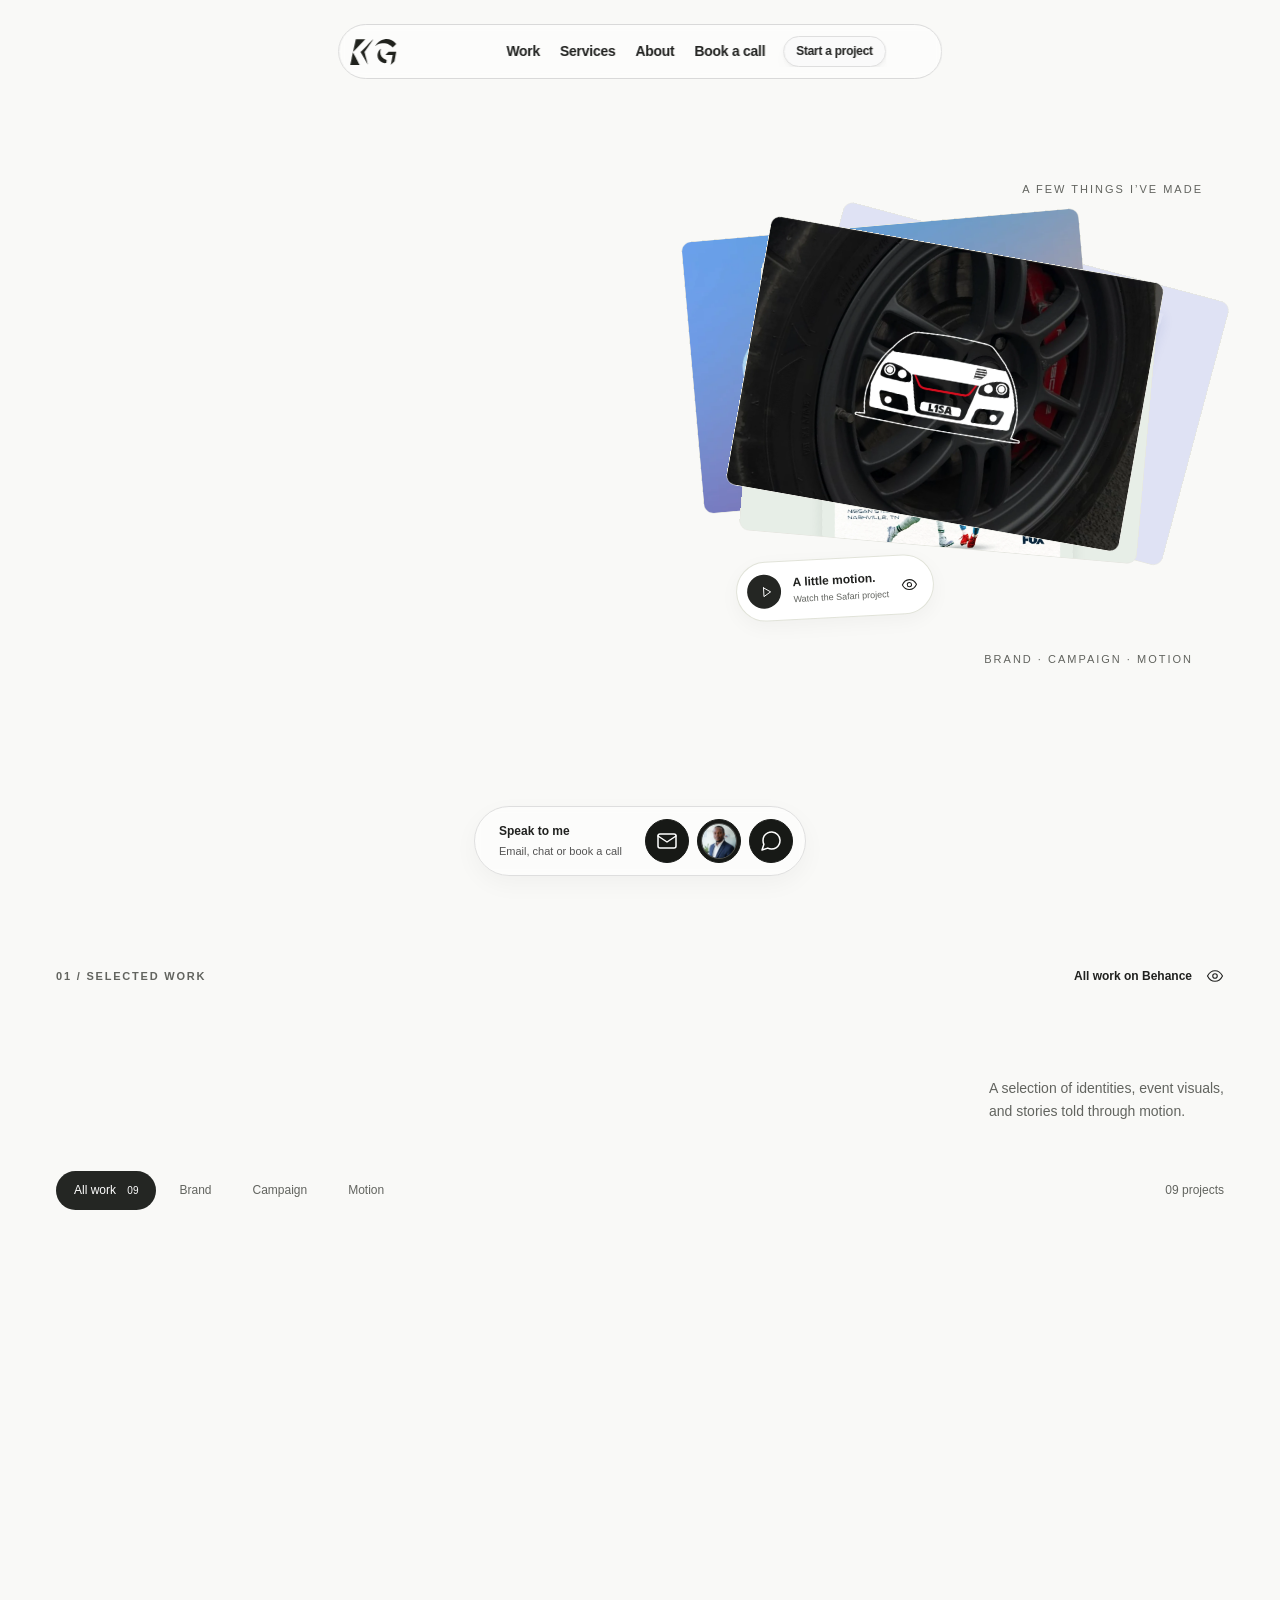
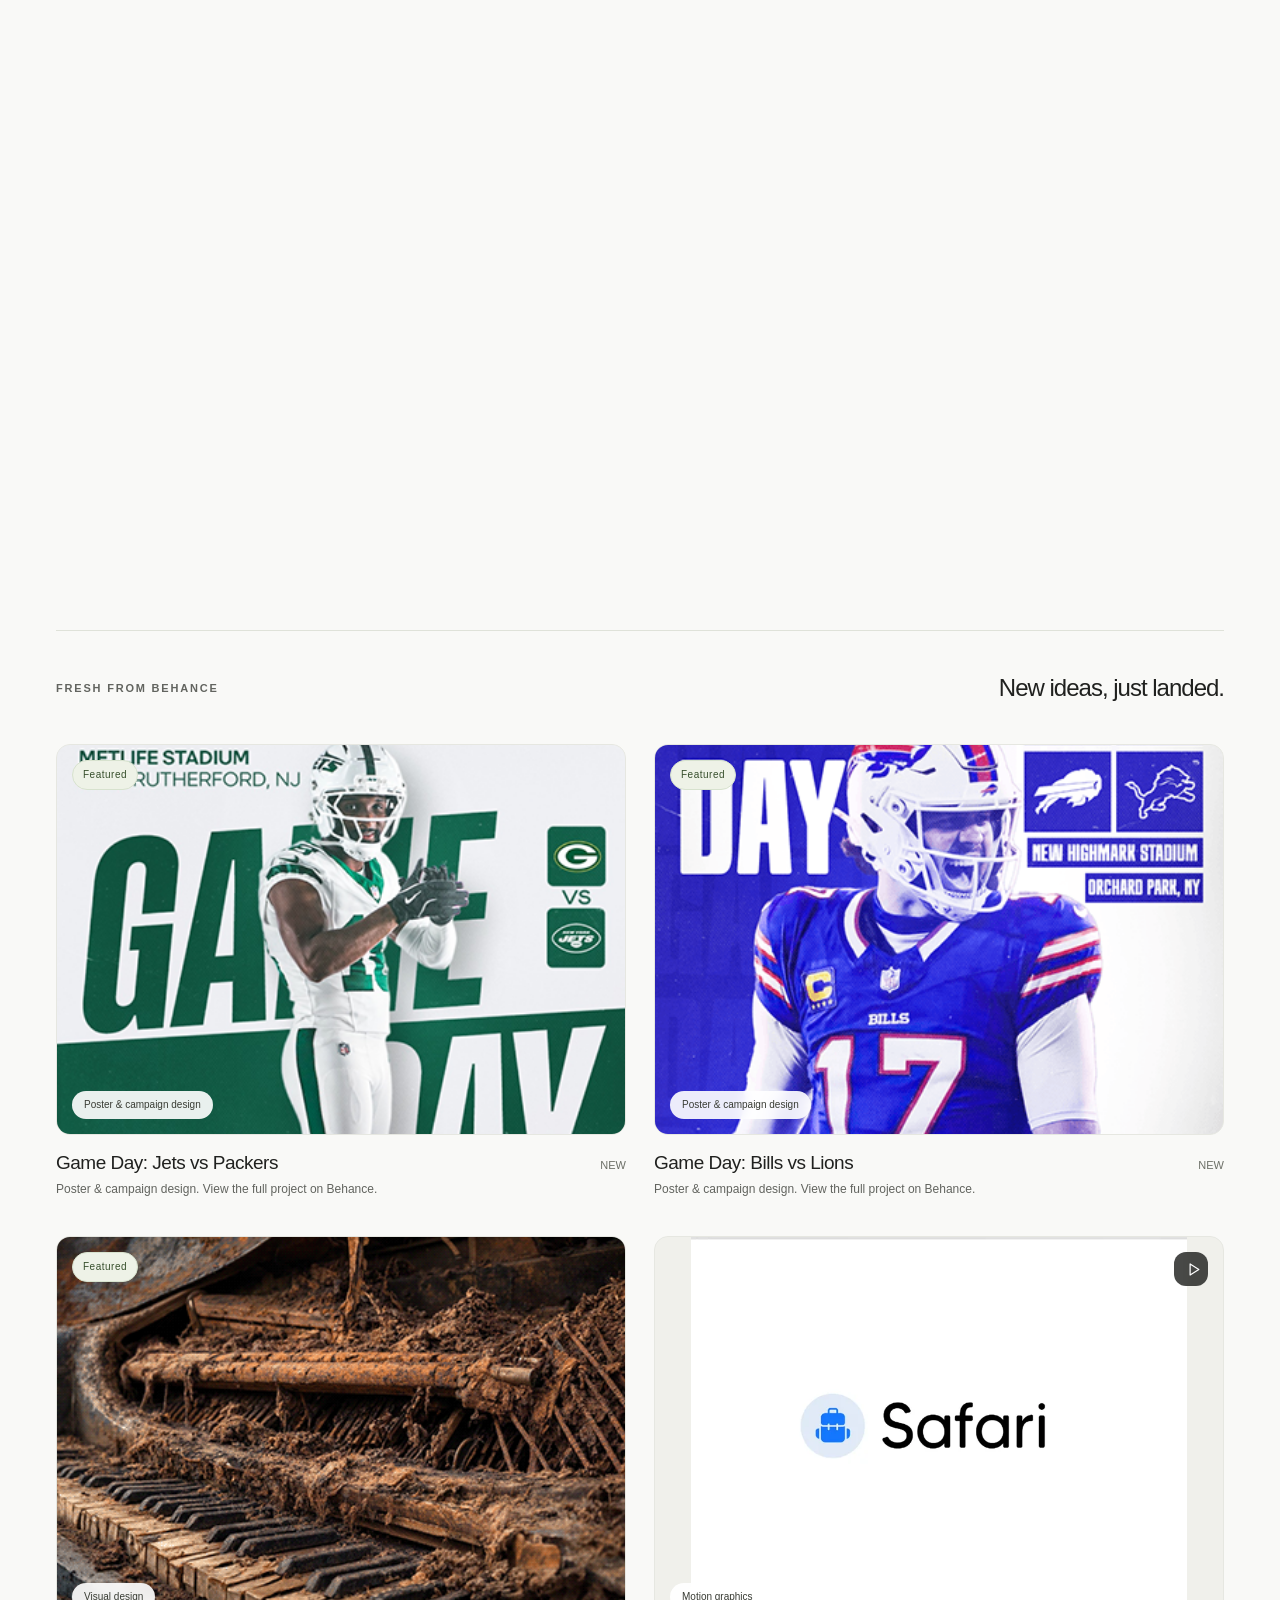
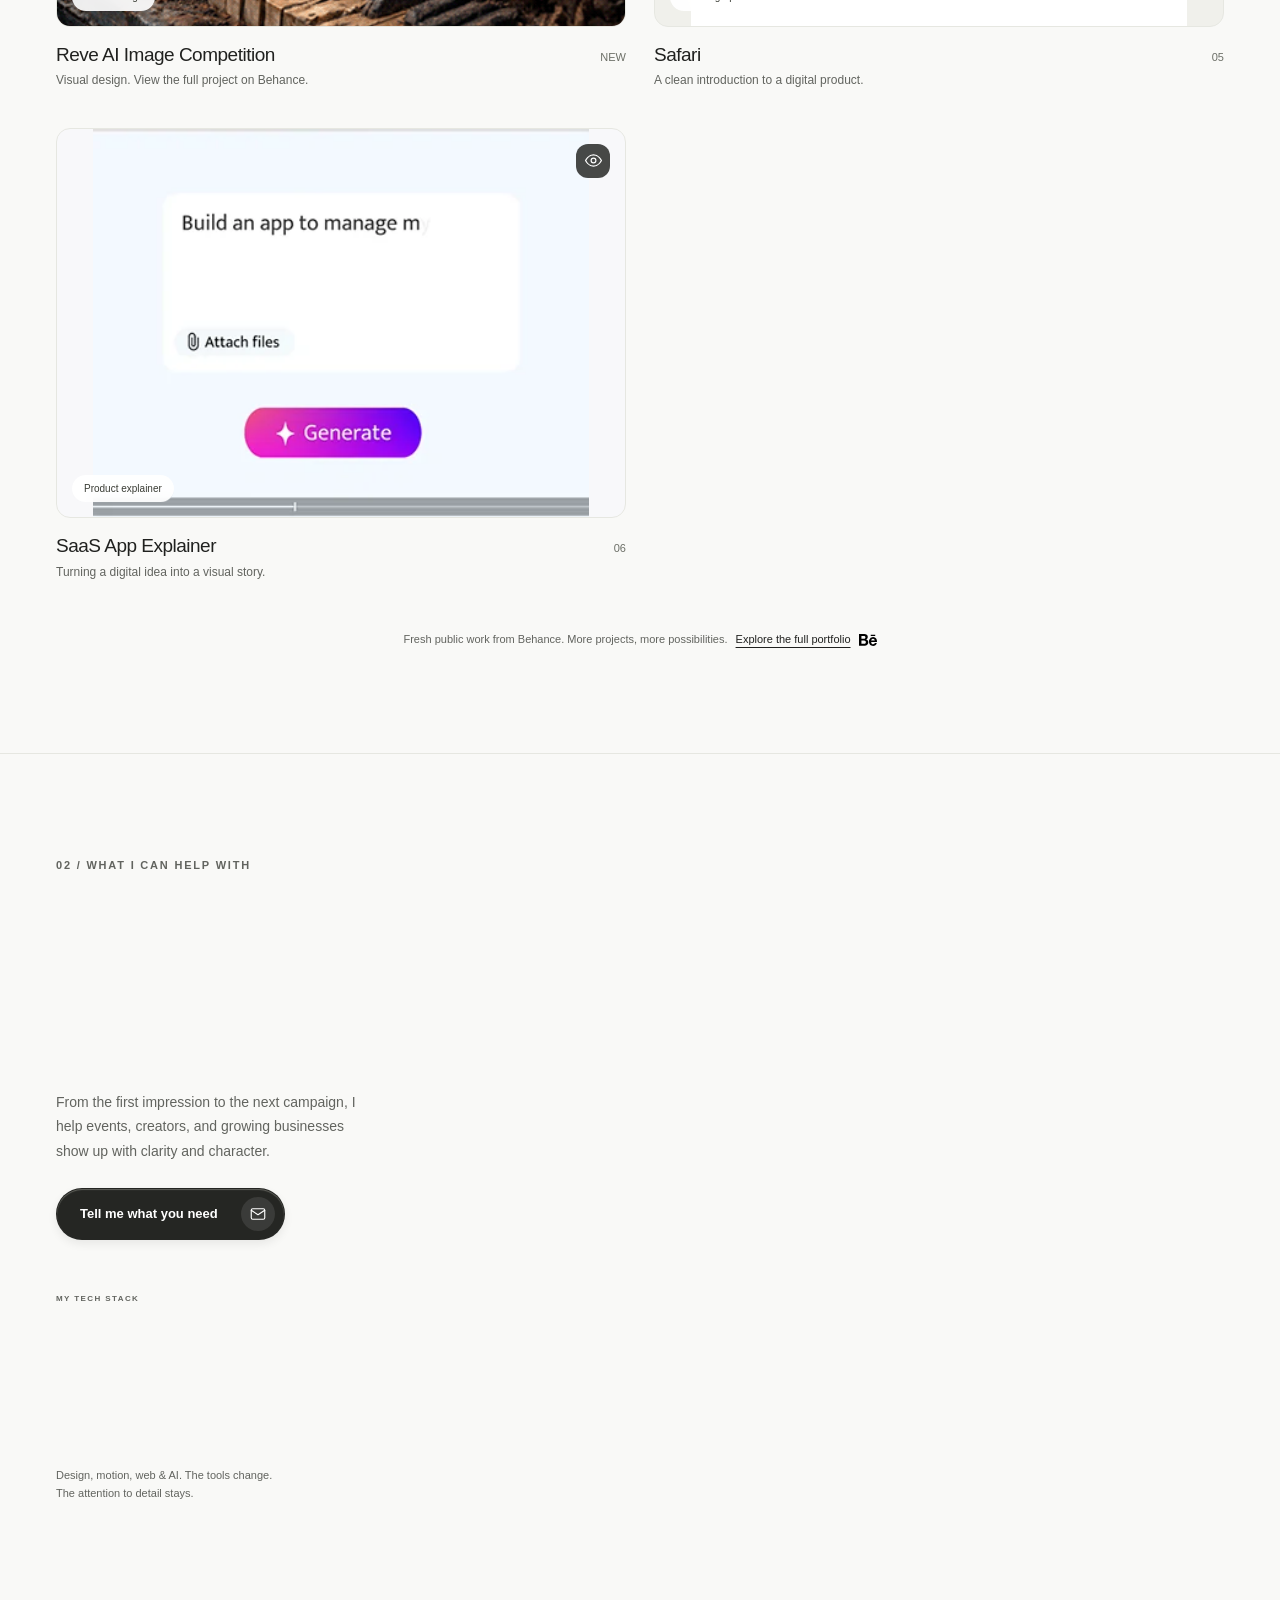
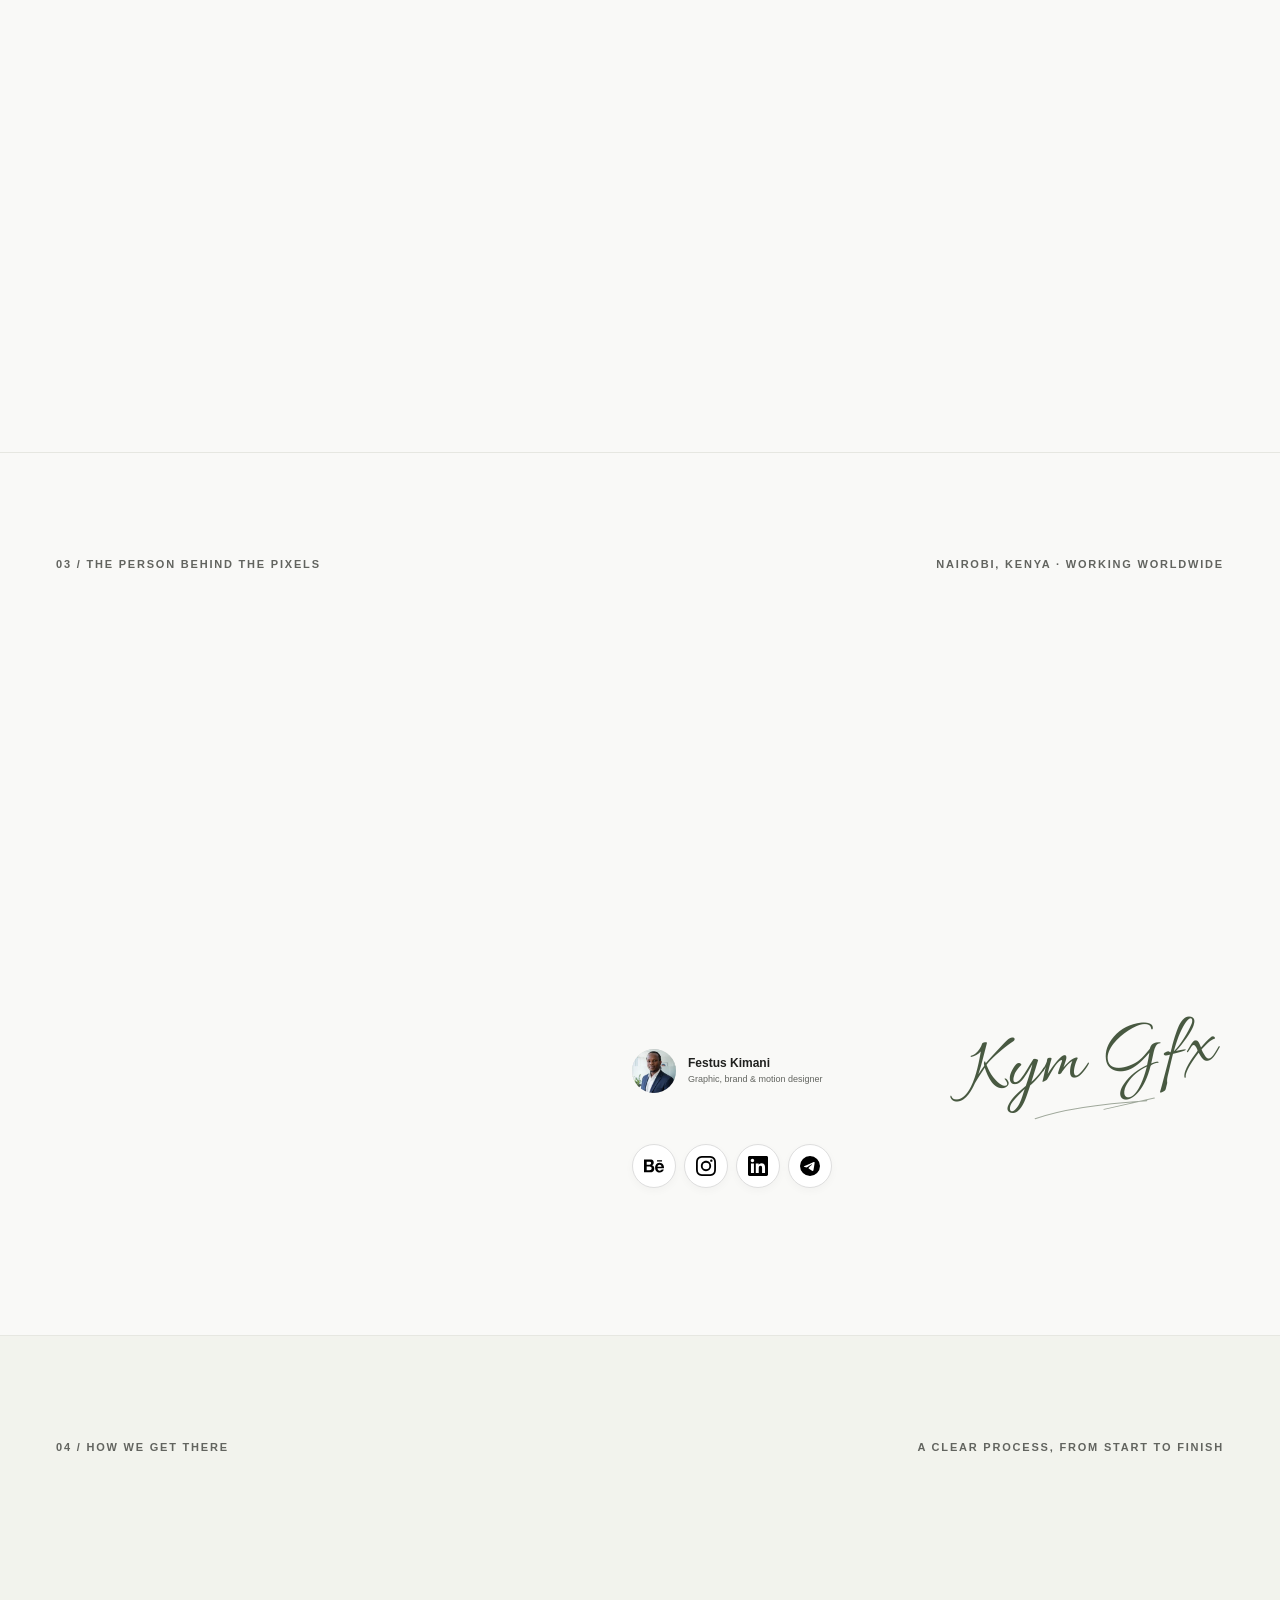
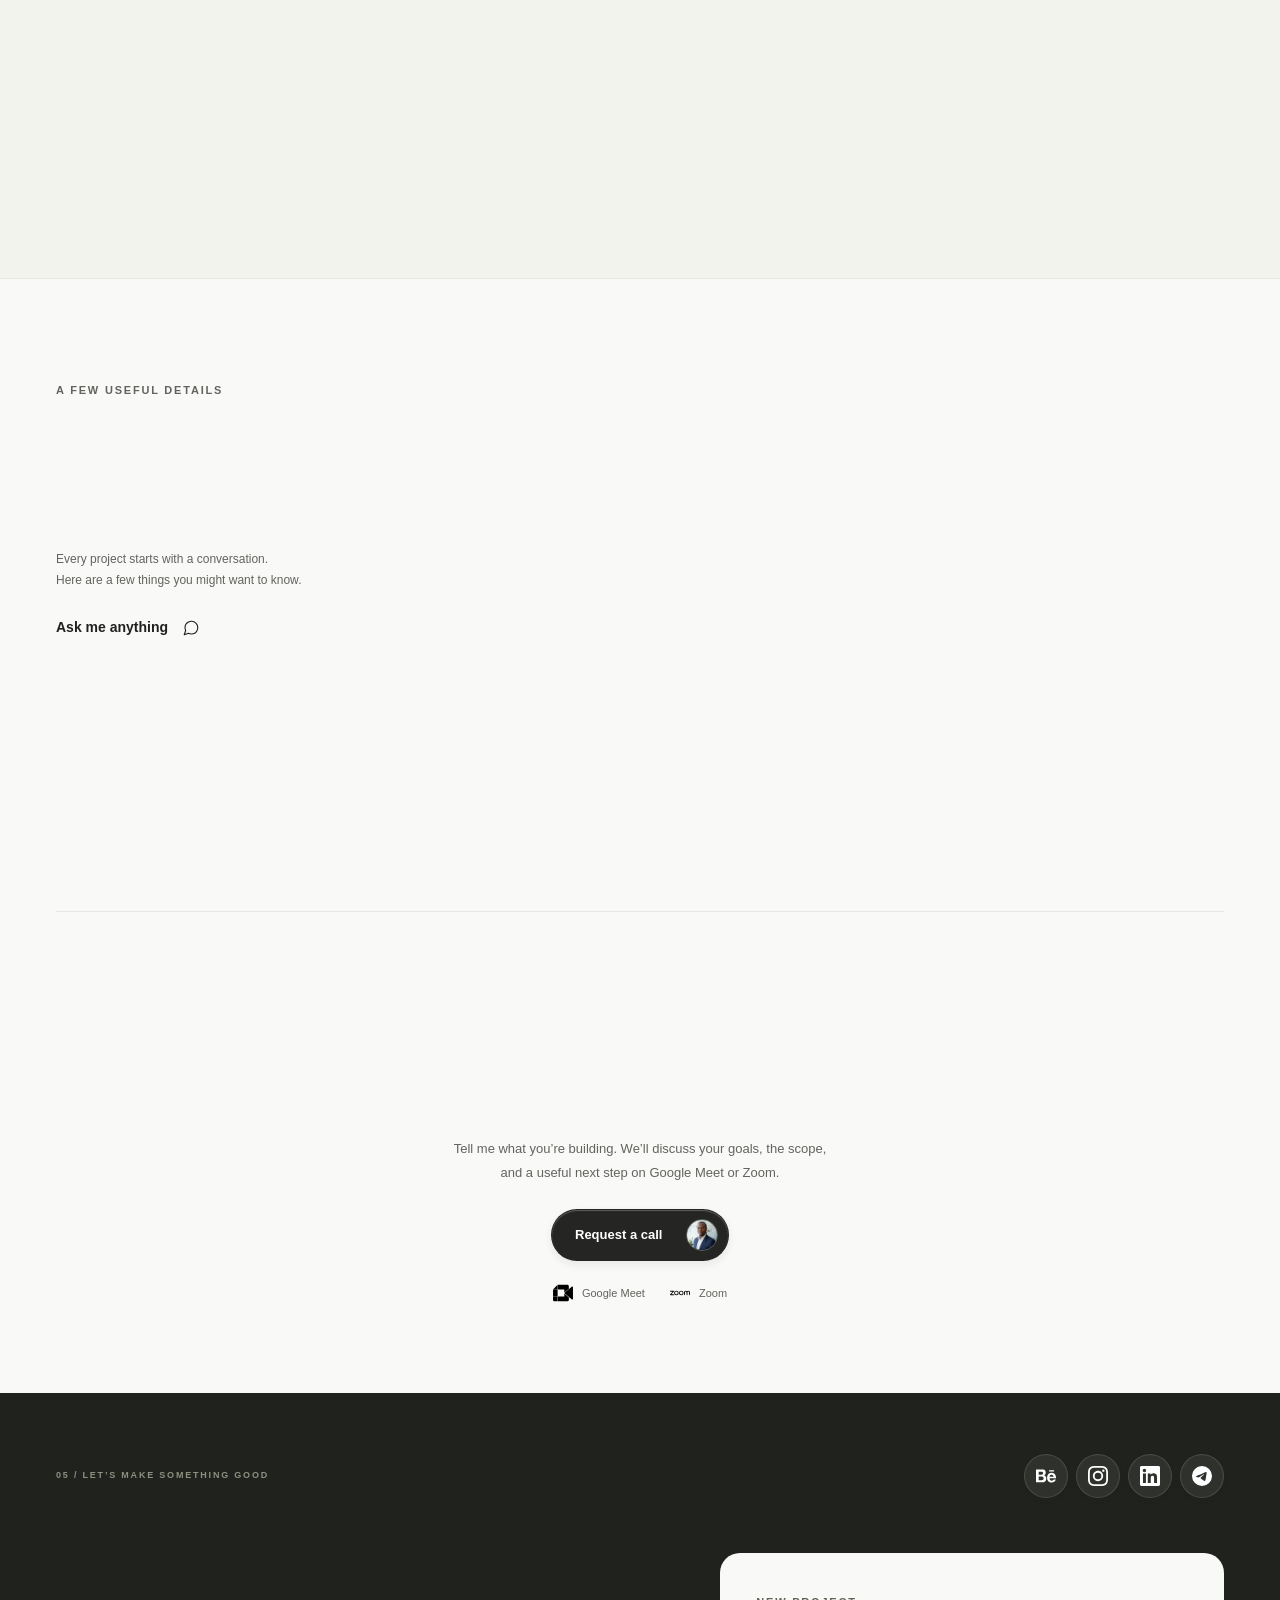
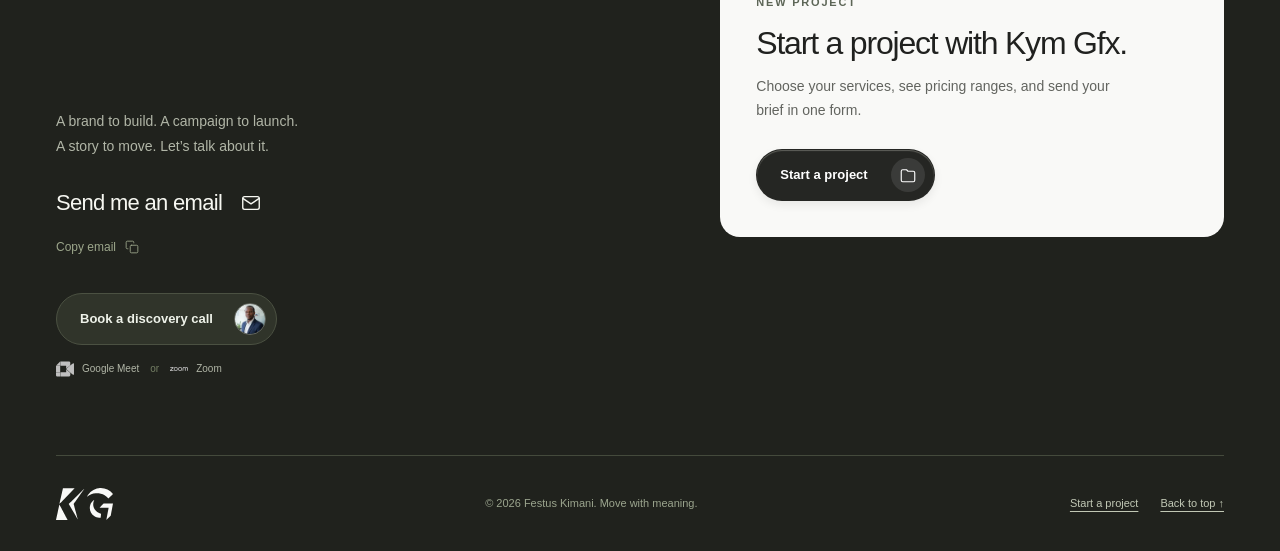
==== commit b51ba4ba: "Add files via upload" ====
--- a/index.html
+++ b/index.html
@@ -20,34 +20,13 @@
   <meta name="twitter:description" content="Festus Kimani. Brand identity, campaign, web and motion design from Nairobi, working worldwide.">
   <link rel="icon" type="image/svg+xml" href="assets/logo-icon.svg"><link rel="apple-touch-icon" href="assets/apple-touch-icon.png">
   <link rel="stylesheet" href="styles.css?v=fc7800cfd695" integrity="sha384-MU1b10XbP2wdL4FistRc0171wJypvjsB1/g9SNzsyU8zwen+0Z/NRrmMgHnjgvjh" crossorigin="anonymous">
-  <script src="chat.js?v=c356bc402cff" defer integrity="sha384-oqs8VbBnt+nB6QAxBhI+x/9i5kAvN2SzQ7XQtDe6xDgOwGjxpEmWOdhIawBhmjbk" crossorigin="anonymous"></script><script src="hover.js?v=c3cbb4b93c76" defer integrity="sha384-ufMckHckDWXzwCs1KvYORSiTdPDeFX4swzKwYxOAb/R9WRlNBXDSlMI3Yl8d1LuT" crossorigin="anonymous"></script>
+  <script src="chat.js?v=313c515f7766" defer integrity="sha384-PZUBNkfbdGtiplIeQYNY1joK+G7hZslXWAL11QoX5RYQc005h1kjHYpNXIr99Q0k" crossorigin="anonymous"></script><script src="hover.js?v=c3cbb4b93c76" defer integrity="sha384-ufMckHckDWXzwCs1KvYORSiTdPDeFX4swzKwYxOAb/R9WRlNBXDSlMI3Yl8d1LuT" crossorigin="anonymous"></script>
   <script src="app.js?v=920d5eaca289" defer integrity="sha384-redIyue99s9NzLE7rQFaY3deVi5fc3/zErwLRt6RJIErRmfgzinxDfFiC1UelqTq" crossorigin="anonymous"></script>
   <script src="tally.js?v=f8779480156c" defer integrity="sha384-kf3AlvRZwCBo7eny/jpEdKlFrDhq/1zmK7CzTpE+B8lzu16/dyUpaUtx4TN1pVBo" crossorigin="anonymous"></script>
   <script src="navigation.js?v=53503e80712e" defer integrity="sha384-nsBRfqvpe+beJG/txZ5ffJn5aQpI2zp7zltmXjnQ1PvmRcHIz+6aFYz5Q4TOXQNo" crossorigin="anonymous"></script>
   <script src="motion.js?v=6ecac0a6fd6d" defer integrity="sha384-A1M7jGwJOYKzTCvv4FRpBjJr8O+yAU49xVVN6Kf6X/JlsGHFS3brLfjCFFewnfAB" crossorigin="anonymous"></script>
 <script type="application/ld+json">{"@context":"https://schema.org","@graph":[{"@type":"Person","@id":"https://kymgfx.kymfestus.workers.dev/#festus-kimani","name":"Festus Kimani","alternateName":"Kym","jobTitle":"Graphic, brand and motion designer","homeLocation":{"@type":"Place","name":"Nairobi, Kenya"},"sameAs":["https://www.behance.net/kymgfx0","https://www.instagram.com/kymgfx/","https://linkedin.com/in/festuskimani-design","https://t.me/KymGfx"],"worksFor":{"@id":"https://kymgfx.kymfestus.workers.dev/#kym-gfx"},"url":"https://kymgfx.kymfestus.workers.dev/#about","image":"https://kymgfx.kymfestus.workers.dev/assets/festus-kimani.webp"},{"@type":"Organization","@id":"https://kymgfx.kymfestus.workers.dev/#kym-gfx","name":"Kym Gfx","founder":{"@id":"https://kymgfx.kymfestus.workers.dev/#festus-kimani"},"sameAs":["https://www.behance.net/kymgfx0","https://www.instagram.com/kymgfx/","https://linkedin.com/in/festuskimani-design","https://t.me/KymGfx"],"url":"https://kymgfx.kymfestus.workers.dev/"},{"@type":"WebSite","@id":"https://kymgfx.kymfestus.workers.dev/#website","name":"Kym Gfx","inLanguage":"en","publisher":{"@id":"https://kymgfx.kymfestus.workers.dev/#kym-gfx"},"url":"https://kymgfx.kymfestus.workers.dev/"},{"@type":"Service","name":"Brand identity","provider":{"@id":"https://kymgfx.kymfestus.workers.dev/#kym-gfx"},"areaServed":"Worldwide","description":"Logos, visual systems and brand guidelines."},{"@type":"Service","name":"Poster design","provider":{"@id":"https://kymgfx.kymfestus.workers.dev/#kym-gfx"},"areaServed":"Worldwide","description":"Event flyers, print and digital posters."},{"@type":"Service","name":"Social campaigns","provider":{"@id":"https://kymgfx.kymfestus.workers.dev/#kym-gfx"},"areaServed":"Worldwide","description":"Connected assets for campaigns and product launches."},{"@type":"Service","name":"Motion graphics","provider":{"@id":"https://kymgfx.kymfestus.workers.dev/#kym-gfx"},"areaServed":"Worldwide","description":"Animation, product explainers and promotional motion."},{"@type":"Service","name":"Web design","provider":{"@id":"https://kymgfx.kymfestus.workers.dev/#kym-gfx"},"areaServed":"Worldwide","description":"Websites connecting a visual identity to a useful online experience."},{"@type":"Service","name":"Video editing","provider":{"@id":"https://kymgfx.kymfestus.workers.dev/#kym-gfx"},"areaServed":"Worldwide","description":"Editing and pacing for short-form videos and brand films."}]}</script>
-
-
-
-
-
-
-
-
-
-
-
-
-
-
-
-
-
-
-
-
-
-
+<script src="portfolio.js?v=0eddb8c8db13" defer integrity="sha384-fT3XSmakjnkovy3xJBE/LR70sCqFDMXrLG0lpPolhhoIm4bzP4OcGRpFcpiwtWbt" crossorigin="anonymous"></script>
 
 
 
@@ -63,111 +42,68 @@
 <link rel="canonical" href="https://kymgfx.kymfestus.workers.dev/"><meta property="og:url" content="https://kymgfx.kymfestus.workers.dev/">
 </head>
 <body>
-  <svg aria-hidden="true" style="position:absolute;width:0;height:0;overflow:hidden">
-    <symbol id="i-mail" viewBox="0 0 24 24" fill="none" stroke="currentColor" stroke-width="1.5" stroke-linecap="round" stroke-linejoin="round"><path d="M4 7.5A2.5 2.5 0 0 1 6.5 5h11A2.5 2.5 0 0 1 20 7.5v9A2.5 2.5 0 0 1 17.5 19h-11A2.5 2.5 0 0 1 4 16.5zm0 0 8 6 8-6"/></symbol>
-    <symbol id="i-close" viewBox="0 0 24 24" fill="none" stroke="currentColor" stroke-width="1.5" stroke-linecap="round" stroke-linejoin="round"><path d="M6 6l12 12M18 6L6 18"/></symbol>
-    <symbol id="i-arrow" viewBox="0 0 24 24" fill="none" stroke="currentColor" stroke-width="1.5" stroke-linecap="round" stroke-linejoin="round"><path d="M5 12h14M13 5l7 7-7 7"/></symbol>
-  </svg>
+<svg class="icon-sprite" xmlns="http://www.w3.org/2000/svg" aria-hidden="true"><defs><symbol id="i-mail" viewBox="0 0 24 24"><rect x="3" y="5" width="18" height="14" rx="2"/><path d="m3 7 9 6 9-6"/></symbol><symbol id="i-calendar" viewBox="0 0 24 24"><rect x="3" y="5" width="18" height="16" rx="2"/><path d="M16 3v4M8 3v4M3 11h18"/></symbol><symbol id="i-play" viewBox="0 0 24 24"><path d="m9 5 11 7-11 7V5Z"/></symbol><symbol id="i-eye" viewBox="0 0 24 24"><path d="M2 12s3.5-7 10-7 10 7 10 7-3.5 7-10 7-10-7-10-7Z"/><circle cx="12" cy="12" r="3"/></symbol><symbol id="i-message" viewBox="0 0 24 24"><path d="M21 11.5a8.4 8.4 0 0 1-.9 3.8 8.5 8.5 0 0 1-7.6 4.7 8.4 8.4 0 0 1-3.8-.9L3 21l1.9-5.7a8.4 8.4 0 0 1-.9-3.8 8.5 8.5 0 0 1 4.7-7.6 8.4 8.4 0 0 1 3.8-.9h.5a8.5 8.5 0 0 1 8 8v.5Z"/></symbol><symbol id="i-copy" viewBox="0 0 24 24"><rect x="9" y="9" width="13" height="13" rx="2"/><path d="M5 15H4a2 2 0 0 1-2-2V4a2 2 0 0 1 2-2h9a2 2 0 0 1 2 2v1"/></symbol><symbol id="i-close" viewBox="0 0 24 24"><path d="m6 6 12 12M6 18 18 6"/></symbol><symbol id="i-plus" viewBox="0 0 24 24"><path d="M12 5v14M5 12h14"/></symbol><symbol id="i-check" viewBox="0 0 24 24"><path d="m5 12 4 4L19 6"/></symbol><symbol id="i-clock" viewBox="0 0 24 24"><circle cx="12" cy="12" r="9"/><path d="M12 7v5l3 2"/></symbol><symbol id="i-globe" viewBox="0 0 24 24"><circle cx="12" cy="12" r="9"/><path d="M3 12h18M12 3a17 17 0 0 1 0 18 17 17 0 0 1 0-18Z"/></symbol><symbol id="i-video" viewBox="0 0 24 24"><rect x="3" y="5" width="12" height="14" rx="2"/><path d="m15 10 6-4v12l-6-4"/></symbol><symbol id="i-quote" viewBox="0 0 24 24"><path d="M3 11h6v9H3v-9c0-4 2-7 6-8M15 11h6v9h-6v-9c0-4 2-7 6-8"/></symbol><symbol id="i-file" viewBox="0 0 24 24"><path d="M14 2H6a2 2 0 0 0-2 2v16a2 2 0 0 0 2 2h12a2 2 0 0 0 2-2V8l-6-6ZM14 2v6h6M8 13h8M8 17h6"/></symbol><symbol id="i-folder" viewBox="0 0 24 24"><path d="M3 7a2 2 0 0 1 2-2h5l2 2h7a2 2 0 0 1 2 2v10a2 2 0 0 1-2 2H5a2 2 0 0 1-2-2V7Z"/></symbol></defs></svg>
+  <a class="skip-link" href="#main">Skip to content</a>
   <header class="site-header">
-    <div class="section wrap header-wrap">
-      <a class="brand" href="/" aria-label="Kym Gfx home">
-        <img class="brand-mark" src="assets/logo-mark.svg" width="42" height="42" alt="Kym Gfx logo">
-        <span class="brand-copy"><strong>KYM GFX</strong><small>Brand & Motion Design</small></span>
-      </a>
-      <nav id="header-nav" class="site-nav" aria-label="Main navigation">
-        <a href="/#about">About</a>
-        <a href="/#work">Work</a>
-        <a href="/#services">Services</a>
-        <a href="book.html">Book a call</a>
-      </nav>
-      <div class="header-actions" aria-label="Quick actions">
-        <a class="button button-ghost" href="mailto:kymgfx@gmail.com">Email</a>
-        <button class="menu-toggle" type="button" aria-expanded="false" aria-controls="header-nav" aria-label="Open menu">Menu</button>
-      </div>
+    <div class="header-inner">
+      <a class="header-profile" href="#home" aria-label="Kym Gfx home"><img class="header-logo" src="assets/logo.svg" alt="" width="40" height="23"></a>
+      <nav id="header-nav" class="header-nav" aria-label="Main navigation"><a href="#work">Work</a><a href="#services">Services</a><a href="#about">About</a><a href="book.html">Book a call</a><a class="header-contact" href="start.html">Start a project</a></nav>
+      <button class="menu-toggle" type="button" aria-expanded="false" aria-controls="header-nav" aria-label="Open navigation" hidden><span class="menu-dots" aria-hidden="true"><i></i><i></i><i></i></span></button>
     </div>
   </header>
-  <main>
-    <section class="section hero">
-      <div class="wrap hero-grid">
-        <div class="hero-copy">
-          <span class="eyebrow">DESIGN THAT MOVES PEOPLE</span>
-          <h1>Brand clarity. Campaign energy. Motion with purpose.</h1>
-          <p>Festus Kimani creates identity systems, compelling campaigns and polished motion for businesses that want their message to feel as strong as it looks.</p>
-          <div class="hero-actions">
-            <a class="button button-dark" href="/#work">See the work</a>
-            <a class="button button-light" href="start.html">Start a project</a>
-          </div>
-          <ul class="hero-meta" aria-label="Highlights">
-            <li>Brand identity</li>
-            <li>Campaign creative</li>
-            <li>Motion design</li>
-          </ul>
-        </div>
-        <div class="hero-portrait">
-          <img src="assets/festus-kimani.webp" width="640" height="760" alt="Portrait of Festus Kimani" loading="eager">
-        </div>
+  <main id="main">
+    <section id="home" class="hero wrap">
+      <div class="hero-copy">
+        <h1><span class="muted">Design that</span><br>moves people<span class="title-dot">.</span></h1>
+        <p class="hero-description">Brands with character. Campaigns with energy.<br class="desktop-break"> Motion with purpose.</p>
+        <p class="hero-intro">I’m Festus Kimani, the designer behind Kym Gfx.<br class="desktop-break"> Based in Nairobi. Creating for the world.</p>
+        <div class="hero-actions"><a class="button button-dark" href="#work">Explore my work <span class="button-icon"><svg class="icon " viewBox="0 0 24 24" fill="none" stroke="currentColor" stroke-width="1.5" stroke-linecap="round" stroke-linejoin="round" aria-hidden="true"><use href="#i-folder"/></svg></span></a><a class="text-link hover-target booking-button" href="book.html">Book a call <img class="button-portrait" src="assets/festus-kimani-sm.webp" width="36" height="36" alt=""></a></div>
+      </div>
+      <div class="hero-art" aria-label="A selection of brand and event design by Kym Gfx">
+        <span class="art-note">A FEW THINGS I’VE MADE</span>
+        <div class="art-card art-card-back"><img src="assets/gameday-full.webp" alt="Game Day sports event poster in green and blue" width="1080" height="1350"></div>
+        <div class="art-card art-card-middle"><img src="assets/lisa-keyring.webp" alt="LISA GTI illustrated automotive keyring against a car wheel" width="1920" height="1080"><span class="art-card-label">LISA GTI <span>BRAND IDENTITY</span></span></div>
+        <div class="art-card art-card-front"><img src="assets/weekend-full.webp" alt="Weekend Frenzy music event poster in electric blue" width="1080" height="1350"></div>
+        <a class="motion-chip" href="https://www.behance.net/gallery/255861045/Safari-App-Motion-Graphics" data-project="safari"><span class="play-circle"><svg class="icon " viewBox="0 0 24 24" fill="none" stroke="currentColor" stroke-width="1.5" stroke-linecap="round" stroke-linejoin="round" aria-hidden="true"><use href="#i-play"/></svg></span><span>A little motion.<small>Watch the Safari project</small></span><svg class="icon " viewBox="0 0 24 24" fill="none" stroke="currentColor" stroke-width="1.5" stroke-linecap="round" stroke-linejoin="round" aria-hidden="true"><use href="#i-eye"/></svg></a>
+        <span class="art-note art-note-bottom">BRAND · CAMPAIGN · MOTION</span>
       </div>
     </section>
-    <section id="about" class="section">
-      <div class="wrap two-column">
-        <div>
-          <span class="eyebrow">ABOUT</span>
-          <h2>Creative direction with a strong point of view.</h2>
-        </div>
-        <p>Based in Nairobi, I work with brands and teams that need a visual language that feels distinctive, useful and memorable. From identity systems to campaign graphics and motion, each project is shaped to create clarity and momentum.</p>
+    <section class="intro-strip" aria-label="Design specialties"><div class="wrap strip-inner"><p>Good ideas deserve <br><strong>great design.</strong></p><div class="service-marquee" tabindex="0" aria-label="Web design, motion graphics, poster design, brand identity, social campaigns and video editing. Focus to pause scrolling."><div class="marquee-track"><div class="marquee-group"><span>Web design</span><span>Motion graphics</span><span>Poster design</span><span>Brand identity</span><span>Social campaigns</span><span>Video editing</span></div><div class="marquee-group" aria-hidden="true"><span>Web design</span><span>Motion graphics</span><span>Poster design</span><span>Brand identity</span><span>Social campaigns</span><span>Video editing</span></div></div></div></div></section>
+    <section id="work" class="section wrap work-section">
+      <div class="section-topline"><span class="eyebrow">01 / SELECTED WORK</span><a class="text-link small" href="https://www.behance.net/kymgfx0" target="_blank" rel="noopener noreferrer">All work on Behance <svg class="icon " viewBox="0 0 24 24" fill="none" stroke="currentColor" stroke-width="1.5" stroke-linecap="round" stroke-linejoin="round" aria-hidden="true"><use href="#i-eye"/></svg></a></div>
+      <div class="work-heading"><h2><span class="muted">A little range.</span><br>A lot of intention.</h2><p>A selection of identities, event visuals,<br class="desktop-break"> and stories told through motion.</p></div>
+      <div class="filter-row"><div class="filters" role="group" aria-label="Filter projects"><button class="filter active" data-filter="all" aria-pressed="true">All work <span>09</span></button><button class="filter" data-filter="brand" aria-pressed="false">Brand</button><button class="filter" data-filter="campaign" aria-pressed="false">Campaign</button><button class="filter" data-filter="motion" aria-pressed="false">Motion</button></div><span id="project-count" class="project-count" aria-live="polite">09 projects</span></div>
+      <div class="project-grid" id="portfolio-grid">
+        <article class="project-card" data-category="brand"><a href="https://www.behance.net/gallery/255600777/LISA-GTI-BRAND-GUIDELINES" class="project-link" data-project="lisa"><div class="project-image image-lisa"><img src="assets/lisa-keyring.webp" width="1920" height="1080" loading="lazy" alt="LISA GTI branded keyring design"><span class="project-open"><svg class="icon " viewBox="0 0 24 24" fill="none" stroke="currentColor" stroke-width="1.5" stroke-linecap="round" stroke-linejoin="round" aria-hidden="true"><use href="#i-eye"/></svg></span><span class="project-type">Brand identity</span></div><div class="project-meta"><div><h3>LISA GTI</h3><p>A distinctive identity, built for the details.</p></div><span class="project-number">01</span></div></a></article>
+        <article class="project-card" data-category="campaign"><a href="https://www.behance.net/gallery/255861119/WEEKEND-FRENZY" class="project-link" data-project="weekend"><div class="project-image image-weekend"><img src="assets/weekend-full.webp" width="1080" height="1350" loading="lazy" alt="Weekend Frenzy blue nightlife flyer"><span class="project-open"><svg class="icon " viewBox="0 0 24 24" fill="none" stroke="currentColor" stroke-width="1.5" stroke-linecap="round" stroke-linejoin="round" aria-hidden="true"><use href="#i-eye"/></svg></span><span class="project-type">Event campaign</span></div><div class="project-meta"><div><h3>Weekend Frenzy</h3><p>Big energy. An unmistakable invitation.</p></div><span class="project-number">02</span></div></a></article>
+        <article class="project-card" data-category="motion"><a href="https://www.behance.net/gallery/255859293/Nova-AI-Saas-Video-Explainer" class="project-link" data-project="nova"><div class="project-image image-nova"><img src="assets/nova-large.webp" width="808" height="632" loading="lazy" alt="Nova AI explainer with a soft blue and coral gradient"><span class="project-open"><svg class="icon " viewBox="0 0 24 24" fill="none" stroke="currentColor" stroke-width="1.5" stroke-linecap="round" stroke-linejoin="round" aria-hidden="true"><use href="#i-eye"/></svg></span><span class="project-type">Motion / SaaS explainer</span></div><div class="project-meta"><div><h3>Nova AI</h3><p>A product story, made to move.</p></div><span class="project-number">03</span></div></a></article>
+        <article class="project-card" data-category="campaign"><a href="https://www.behance.net/gallery/256715563/GAME-DAY-EVENT-FLYER" class="project-link" data-project="gameday"><div class="project-image image-gameday"><img src="assets/gameday-full.webp" width="1080" height="1350" loading="lazy" alt="Game Day Philadelphia Eagles versus Tennessee Titans poster"><span class="project-open"><svg class="icon " viewBox="0 0 24 24" fill="none" stroke="currentColor" stroke-width="1.5" stroke-linecap="round" stroke-linejoin="round" aria-hidden="true"><use href="#i-eye"/></svg></span><span class="project-type">Event campaign</span></div><div class="project-meta"><div><h3>Game Day: Eagles vs Titans</h3><p>Sports, rivalry, and a strong visual punch.</p></div><span class="project-number">04</span></div></a></article>
+        <!-- KYM FEATURED START -->
+<div class="fresh-work-intro"><span class="eyebrow">FRESH FROM BEHANCE</span><h3>New ideas, just landed.</h3></div>
+<article class="project-card fresh-project-card" data-category="campaign"><a class="project-link" href="https://www.behance.net/gallery/256088495/GAME-DAY" target="_blank" rel="noopener noreferrer" aria-label="Game Day: Jets vs Packers — view full project on Behance"><div class="project-image image-live"><img src="assets/behance/256088495-00261d9a280b9983.png" alt="Game Day: Jets vs Packers by Kym Gfx" width="404" height="316" loading="lazy"><span class="project-type">Poster & campaign design</span><span class="fresh-badge">Featured</span></div><div class="project-meta"><div><h3>Game Day: Jets vs Packers</h3><p>Poster &amp; campaign design. View the full project on Behance.</p></div><span class="project-number">NEW</span></div></a></article>
+<article class="project-card fresh-project-card" data-category="campaign"><a class="project-link" href="https://www.behance.net/gallery/255861307/GAME-DAY" target="_blank" rel="noopener noreferrer" aria-label="Game Day: Bills vs Lions — view full project on Behance"><div class="project-image image-live"><img src="assets/behance/255861307-dc8444f2db3380d4.png" alt="Game Day: Bills vs Lions by Kym Gfx" width="404" height="316" loading="lazy"><span class="project-type">Poster & campaign design</span><span class="fresh-badge">Featured</span></div><div class="project-meta"><div><h3>Game Day: Bills vs Lions</h3><p>Poster &amp; campaign design. View the full project on Behance.</p></div><span class="project-number">NEW</span></div></a></article>
+<article class="project-card fresh-project-card" data-category="other"><a class="project-link" href="https://www.behance.net/gallery/254089577/REVE-AI-IMAGE-COMPETITION" target="_blank" rel="noopener noreferrer" aria-label="Reve AI Image Competition — view full project on Behance"><div class="project-image image-live"><img src="assets/behance/254089577-7b309c0742fa3310.png" alt="Reve AI Image Competition by Kym Gfx" width="404" height="316" loading="lazy"><span class="project-type">Visual design</span><span class="fresh-badge">Featured</span></div><div class="project-meta"><div><h3>Reve AI Image Competition</h3><p>Visual design. View the full project on Behance.</p></div><span class="project-number">NEW</span></div></a></article>
+<!-- KYM FEATURED END -->
+        <article class="project-card" data-category="motion"><a href="https://www.behance.net/gallery/255861045/Safari-App-Motion-Graphics" class="project-link" data-project="safari"><div class="project-image image-safari"><img src="assets/safari-large.webp" width="808" height="632" loading="lazy" alt="Safari app motion project title"><span class="project-open play-open"><svg class="icon " viewBox="0 0 24 24" fill="none" stroke="currentColor" stroke-width="1.5" stroke-linecap="round" stroke-linejoin="round" aria-hidden="true"><use href="#i-play"/></svg></span><span class="project-type">Motion graphics</span></div><div class="project-meta"><div><h3>Safari</h3><p>A clean introduction to a digital product.</p></div><span class="project-number">05</span></div></a></article>
+        <article class="project-card" data-category="motion"><a href="https://www.behance.net/gallery/255860675/Saas-App-Explainer" class="project-link" data-project="saas"><div class="project-image image-saas"><img src="assets/saas.webp" width="404" height="316" loading="lazy" alt="SaaS app explainer project preview"><span class="project-open"><svg class="icon " viewBox="0 0 24 24" fill="none" stroke="currentColor" stroke-width="1.5" stroke-linecap="round" stroke-linejoin="round" aria-hidden="true"><use href="#i-eye"/></svg></span><span class="project-type">Product explainer</span></div><div class="project-meta"><div><h3>SaaS App Explainer</h3><p>Turning a digital idea into a visual story.</p></div><span class="project-number">06</span></div></a></article>
       </div>
+      <p class="work-footnote">Fresh public work from Behance. More projects, more possibilities. <a href="https://www.behance.net/kymgfx0" target="_blank" rel="noopener noreferrer">Explore the full portfolio <img class="brand-icon" src="assets/icons/behance.svg" width="24" height="24" alt="" aria-hidden="true"></a></p>
     </section>
-    <section id="work" class="section">
-      <div class="wrap">
-        <div class="section-head">
-          <span class="eyebrow">SELECTED WORK</span>
-          <div>
-            <h2>Brand, campaign and motion projects.</h2>
-            <span id="project-count" class="project-count">06 projects</span>
-          </div>
-        </div>
-        <div class="filter-row" aria-label="Filter projects by type">
-          <button class="filter-button active" type="button" data-filter="all" aria-pressed="true"><span>06</span> All</button>
-          <button class="filter-button" type="button" data-filter="brand" aria-pressed="false"><span>01</span> Brand</button>
-          <button class="filter-button" type="button" data-filter="campaign" aria-pressed="false"><span>02</span> Campaign</button>
-          <button class="filter-button" type="button" data-filter="motion" aria-pressed="false"><span>03</span> Motion</button>
-        </div>
-        <div class="project-grid">
-          <article class="project-card" data-category="brand"><a href="#" data-project="lisa" aria-label="Open LISA GTI project">...</a></article>
-          <article class="project-card" data-category="campaign"><a href="#" data-project="weekend" aria-label="Open Weekend Frenzy project">...</a></article>
-          <article class="project-card" data-category="campaign"><a href="#" data-project="gameday" aria-label="Open Game Day project">...</a></article>
-          <article class="project-card" data-category="motion"><a href="#" data-project="safari" aria-label="Open Safari project">...</a></article>
-          <article class="project-card" data-category="motion"><a href="#" data-project="nova" aria-label="Open Nova AI project">...</a></article>
-          <article class="project-card" data-category="motion"><a href="#" data-project="saas" aria-label="Open SaaS App Explainer project">...</a></article>
-        </div>
-      </div>
-    </section>
-    <section id="services" class="section muted-section">
-      <div class="wrap">
-        <span class="eyebrow">SERVICES</span>
-        <div class="service-list">
-          <a href="start.html" data-service="Brand identity">Brand identity</a>
-          <a href="start.html" data-service="Social & event campaigns">Social & event campaigns</a>
-          <a href="start.html" data-service="Motion & video">Motion & video</a>
-          <a href="start.html" data-service="Website design">Website design</a>
-        </div>
-      </div>
-    </section>
-    <aside class="contact-dock" aria-label="Quick contact">
-      <div class="dock-copy"><strong>Speak to me</strong><span>Email, chat or book a call</span></div>
-      <a class="dock-action hover-target" href="mailto:kymgfx@gmail.com" aria-label="Email Kym Gfx"><span class="dock-inline-label" aria-hidden="true">Email</span><svg class="icon " viewBox="0 0 24 24" fill="none" stroke="currentColor" stroke-width="1.5" stroke-linecap="round" stroke-linejoin="round" aria-hidden="true"><use href="#i-mail"/></svg><span class="hover-label" aria-hidden="true">Email me</span></a>
-      <a class="dock-action hover-target booking-button" href="book.html" aria-label="Request a discovery call"><span class="dock-inline-label" aria-hidden="true">Book a call</span><img class="button-portrait" src="assets/festus-kimani-sm.webp" width="36" height="36" alt=""><span class="hover-label" aria-hidden="true">Book a discovery call</span></a>
-    </aside>
+    <section id="services" class="section services-section"><div class="wrap services-layout"><div class="services-intro"><span class="eyebrow">02 / WHAT I CAN HELP WITH</span><h2><span class="muted">Good design.</span><br>Working harder<br>for your brand.</h2><p>From the first impression to the next campaign, I help events, creators, and growing businesses show up with clarity and character.</p><a class="button button-dark" href="#contact">Tell me what you need <span class="button-icon"><svg class="icon " viewBox="0 0 24 24" fill="none" stroke="currentColor" stroke-width="1.5" stroke-linecap="round" stroke-linejoin="round" aria-hidden="true"><use href="#i-mail"/></svg></span></a><div class="toolkit"><span class="eyebrow">MY TECH STACK</span><div class="tech-stack" aria-label="Design, motion, web and AI tools"><a class="tool-tile hover-target" href="#tools-details" aria-label="Photoshop"><img class="brand-icon" src="assets/icons/adobephotoshop.svg" width="24" height="24" alt="" aria-hidden="true"><span class="hover-label" aria-hidden="true">Photoshop</span></a><a class="tool-tile hover-target" href="#tools-details" aria-label="Illustrator"><img class="brand-icon" src="assets/icons/adobeillustrator.svg" width="24" height="24" alt="" aria-hidden="true"><span class="hover-label" aria-hidden="true">Illustrator</span></a><a class="tool-tile hover-target" href="#tools-details" aria-label="After Effects"><img class="brand-icon" src="assets/icons/adobeaftereffects.svg" width="24" height="24" alt="" aria-hidden="true"><span class="hover-label" aria-hidden="true">After Effects</span></a><a class="tool-tile hover-target" href="#tools-details" aria-label="Premiere Pro"><img class="brand-icon" src="assets/icons/adobepremierepro.svg" width="24" height="24" alt="" aria-hidden="true"><span class="hover-label" aria-hidden="true">Premiere Pro</span></a><a class="tool-tile hover-target" href="#tools-details" aria-label="Figma"><img class="brand-icon" src="assets/icons/figma.svg" width="24" height="24" alt="" aria-hidden="true"><span class="hover-label" aria-hidden="true">Figma</span></a><a class="tool-tile hover-target" href="#tools-details" aria-label="Framer"><img class="brand-icon" src="assets/icons/framer.svg" width="24" height="24" alt="" aria-hidden="true"><span class="hover-label" aria-hidden="true">Framer</span></a><a class="tool-tile hover-target" href="#tools-details" aria-label="WordPress"><img class="brand-icon" src="assets/icons/wordpress.svg" width="24" height="24" alt="" aria-hidden="true"><span class="hover-label" aria-hidden="true">WordPress</span></a><a class="tool-tile hover-target" href="#tools-details" aria-label="ChatGPT"><img class="brand-icon" src="assets/icons/chatgpt.svg" width="24" height="24" alt="" aria-hidden="true"><span class="hover-label" aria-hidden="true">ChatGPT</span></a><a class="tool-tile hover-target" href="#tools-details" aria-label="Claude"><img class="brand-icon" src="assets/icons/claude.svg" width="24" height="24" alt="" aria-hidden="true"><span class="hover-label" aria-hidden="true">Claude</span></a><a class="tool-tile hover-target" href="#tools-details" aria-label="Manus"><img class="brand-icon" src="assets/icons/manus.svg" width="24" height="24" alt="" aria-hidden="true"><span class="hover-label" aria-hidden="true">Manus</span></a><a class="tool-tile hover-target" href="#tools-details" aria-label="Gemini"><img class="brand-icon" src="assets/icons/googlegemini.svg" width="24" height="24" alt="" aria-hidden="true"><span class="hover-label" aria-hidden="true">Gemini</span></a></div><p id="tools-details" class="tool-description">Design, motion, web & AI. The tools change.<br>The attention to detail stays.</p></div></div><div class="service-list">
+      <a class="service-item" href="start.html"><span class="service-index">01</span><div><h3>Brand identity</h3><p>Logos, visual systems, and practical guidelines that make your brand unmistakable.</p><span>LOGOS / VISUAL SYSTEMS / GUIDELINES</span></div><span class="service-cta">Let’s talk</span></a>
+      <a class="service-item" href="start.html"><span class="service-index">02</span><div><h3>Poster design</h3><p>Bold posters and event flyers that give the message a clear hierarchy and a strong first impression.</p><span>EVENT FLYERS / PRINT / DIGITAL POSTERS</span></div><span class="service-cta">Let’s talk</span></a>
+      <a class="service-item" href="start.html"><span class="service-index">03</span><div><h3>Social campaigns</h3><p>A connected set of visuals for launches, events, and everyday conversations with your audience.</p><span>SOCIAL ASSETS / LAUNCH CAMPAIGNS / CONTENT</span></div><span class="service-cta">Let’s talk</span></a>
+      <a class="service-item" href="start.html"><span class="service-index">04</span><div><h3>Motion graphics</h3><p>Product stories, animated identities, and explainers with a purposeful rhythm.</p><span>ANIMATION / PRODUCT EXPLAINERS / PROMOS</span></div><span class="service-cta">Let’s talk</span></a>
+      <a class="service-item" href="start.html"><span class="service-index">05</span><div><h3>Web design</h3><p>Clear, considered websites that connect your identity to a useful online experience.</p><span>FIGMA / FRAMER / WORDPRESS</span></div><span class="service-cta">Let’s talk</span></a>
+      <a class="service-item" href="start.html"><span class="service-index">06</span><div><h3>Video editing</h3><p>A clean cut, a considered pace, and the finishing details that bring a story together.</p><span>EDITING / SHORT FORM / BRAND FILMS</span></div><span class="service-cta">Let’s talk</span></a>
+    </div></div></section>
+    <section id="about" class="section wrap about-section"><div class="section-topline"><span class="eyebrow">03 / THE PERSON BEHIND THE PIXELS</span><span class="eyebrow">NAIROBI, KENYA · WORKING WORLDWIDE</span></div><div class="about-layout"><div class="about-art about-portrait"><img src="assets/festus-kimani.webp" width="800" height="800" loading="lazy" alt="Festus Kimani, the designer behind Kym Gfx"><div class="portrait-caption"><strong>Festus Kimani</strong><span>Designer & creative partner</span></div><div class="social-icons portrait-socials" aria-label="Kym Gfx social profiles"><a class="social-icon hover-target" href="https://www.behance.net/kymgfx0" target="_blank" rel="noopener noreferrer" aria-label="Kym Gfx on Behance"><img class="brand-icon" src="assets/icons/behance.svg" width="24" height="24" alt="" aria-hidden="true"><span class="hover-label" aria-hidden="true">Behance</span></a><a class="social-icon hover-target" href="https://www.instagram.com/kymgfx/" target="_blank" rel="noopener noreferrer" aria-label="Kym Gfx on Instagram"><img class="brand-icon" src="assets/icons/instagram.svg" width="24" height="24" alt="" aria-hidden="true"><span class="hover-label" aria-hidden="true">Instagram</span></a><a class="social-icon hover-target" href="https://linkedin.com/in/festuskimani-design" target="_blank" rel="noopener noreferrer" aria-label="Kym Gfx on LinkedIn"><img class="brand-icon" src="assets/icons/linkedin.svg" width="24" height="24" alt="" aria-hidden="true"><span class="hover-label" aria-hidden="true">LinkedIn</span></a><a class="social-icon hover-target" href="https://t.me/KymGfx" target="_blank" rel="noopener noreferrer" aria-label="Kym Gfx on Telegram"><img class="brand-icon" src="assets/icons/telegram.svg" width="24" height="24" alt="" aria-hidden="true"><span class="hover-label" aria-hidden="true">Telegram</span></a></div></div><div class="about-copy"><h2><span class="muted">Hi, I’m Festus.</span><br>You can call me Kym.</h2><p class="about-lead">I turn ideas into visual work that people notice, understand, and remember.</p><p>My practice brings together graphic design, brand identity, and motion. I work with events, music and nightlife brands, creators, SMEs, and startups, from the first brief to the final files.</p><p>I care about the thinking behind the visual: the message, the audience, and the little details that make a design feel right. Whether it’s one poster or a whole campaign, the goal is the same. Make it clear. Make it memorable. Make it mean something.</p><div class="about-signoff"><img src="assets/festus-kimani-sm.webp" width="44" height="44" loading="lazy" alt="Festus Kimani"><div><strong>Festus Kimani</strong><span>Graphic, brand & motion designer</span></div><span class="signature" aria-label="Kym Gfx signature">Kym Gfx<svg viewBox="0 0 150 14" fill="none" aria-hidden="true"><path d="M4 10C35 3 82 2 136 5M85 9l60-6" stroke="currentColor" stroke-width="1.15" stroke-linecap="round"/></svg></span></div><div class="social-icons about-links" aria-label="Kym Gfx social profiles"><a class="social-icon hover-target" href="https://www.behance.net/kymgfx0" target="_blank" rel="noopener noreferrer" aria-label="Kym Gfx on Behance"><img class="brand-icon" src="assets/icons/behance.svg" width="24" height="24" alt="" aria-hidden="true"><span class="hover-label" aria-hidden="true">Behance</span></a><a class="social-icon hover-target" href="https://www.instagram.com/kymgfx/" target="_blank" rel="noopener noreferrer" aria-label="Kym Gfx on Instagram"><img class="brand-icon" src="assets/icons/instagram.svg" width="24" height="24" alt="" aria-hidden="true"><span class="hover-label" aria-hidden="true">Instagram</span></a><a class="social-icon hover-target" href="https://linkedin.com/in/festuskimani-design" target="_blank" rel="noopener noreferrer" aria-label="Kym Gfx on LinkedIn"><img class="brand-icon" src="assets/icons/linkedin.svg" width="24" height="24" alt="" aria-hidden="true"><span class="hover-label" aria-hidden="true">LinkedIn</span></a><a class="social-icon hover-target" href="https://t.me/KymGfx" target="_blank" rel="noopener noreferrer" aria-label="Kym Gfx on Telegram"><img class="brand-icon" src="assets/icons/telegram.svg" width="24" height="24" alt="" aria-hidden="true"><span class="hover-label" aria-hidden="true">Telegram</span></a></div></div></div></section>
+    <section class="section process-section"><div class="wrap"><div class="section-topline"><span class="eyebrow">04 / HOW WE GET THERE</span><span class="eyebrow">A CLEAR PROCESS, FROM START TO FINISH</span></div><h2><span class="muted">Less guesswork.</span><br>More good work.</h2><div class="process-grid"><div><span class="step-number">01</span><h3>Find the direction.</h3><p>We talk about your audience, message, goals, and what the project needs to achieve.</p></div><div><span class="step-number">02</span><h3>Build the idea.</h3><p>I develop the visual direction, share the work, and refine it with your feedback.</p></div><div><span class="step-number">03</span><h3>Make it ready.</h3><p>You receive the agreed deliverables, prepared for the places your brand needs to show up.</p></div></div></div></section>
+    <section id="faq" class="section wrap faq-section"><div class="faq-intro"><span class="eyebrow">A FEW USEFUL DETAILS</span><h2><span class="muted">Before we</span><br>get started.</h2><p>Every project starts with a conversation.<br>Here are a few things you might want to know.</p><a class="text-link" href="#contact">Ask me anything <svg class="icon " viewBox="0 0 24 24" fill="none" stroke="currentColor" stroke-width="1.5" stroke-linecap="round" stroke-linejoin="round" aria-hidden="true"><use href="#i-message"/></svg></a></div><div class="faq-list"><details><summary>Which design services does Kym Gfx offer?<svg class="icon" viewBox="0 0 24 24" fill="none" stroke="currentColor" stroke-width="1.5" stroke-linecap="round" stroke-linejoin="round" aria-hidden="true"><use href="#i-plus"/></svg></summary><p>Kym Gfx is the creative practice of Festus Kimani in Nairobi, Kenya. I offer brand identity, social and event campaigns, motion graphics and video, website design, and ongoing design support for clients worldwide.</p></details><details><summary>How do I book a discovery call?<svg class="icon " viewBox="0 0 24 24" fill="none" stroke="currentColor" stroke-width="1.5" stroke-linecap="round" stroke-linejoin="round" aria-hidden="true"><use href="#i-plus"/></svg></summary><p><a href="book.html">Request a call</a>, choose Google Meet or Zoom, and share a preferred time and timezone. I’ll confirm availability by email and send the meeting link. A request does not reserve a time.</p></details><details><summary>What does a project cost?<svg class="icon " viewBox="0 0 24 24" fill="none" stroke="currentColor" stroke-width="1.5" stroke-linecap="round" stroke-linejoin="round" aria-hidden="true"><use href="#i-plus"/></svg></summary><p>It depends on the scope, deliverables, and timeline. Share your brief and budget, and I’ll put together a quote before we start.</p></details><details><summary>Can we work together remotely?<svg class="icon " viewBox="0 0 24 24" fill="none" stroke="currentColor" stroke-width="1.5" stroke-linecap="round" stroke-linejoin="round" aria-hidden="true"><use href="#i-plus"/></svg></summary><p>Yes. I’m based in Nairobi, Kenya (GMT+3), and work remotely with clients worldwide. We can coordinate feedback and project updates across time zones.</p></details><details><summary>Can you work with my existing brand?<svg class="icon " viewBox="0 0 24 24" fill="none" stroke="currentColor" stroke-width="1.5" stroke-linecap="round" stroke-linejoin="round" aria-hidden="true"><use href="#i-plus"/></svg></summary><p>Yes. Share your brand guidelines and existing assets so I can build new work that feels consistent with your identity.</p></details><details><summary>Do you take on ongoing design work?<svg class="icon " viewBox="0 0 24 24" fill="none" stroke="currentColor" stroke-width="1.5" stroke-linecap="round" stroke-linejoin="round" aria-hidden="true"><use href="#i-plus"/></svg></summary><p>Yes. For recurring social content, event flyers, and campaigns, we can agree on a monthly scope and a delivery schedule that fits your needs.</p></details></div></section>
+<section class="section wrap discovery-section"><h2><span class="muted">Let’s find the direction.</span><br>Book a discovery call.</h2><p>Tell me what you’re building. We’ll discuss your goals, the scope,<br class="desktop-break"> and a useful next step on Google Meet or Zoom.</p><a class="button button-dark hover-target booking-button" href="book.html">Request a call <span class="button-icon"><img class="button-portrait" src="assets/festus-kimani-sm.webp" width="36" height="36" alt=""></span></a><div class="meeting-brands"><img class="brand-icon" src="assets/icons/googlemeet.svg" width="24" height="24" alt="" aria-hidden="true"><span>Google Meet</span><img class="brand-icon" src="assets/icons/zoom.svg" width="24" height="24" alt="" aria-hidden="true"><span>Zoom</span></div></section>
+    <section id="contact" class="contact-section"><div class="wrap"><div class="contact-topline"><span class="eyebrow">05 / LET’S MAKE SOMETHING GOOD</span><div class="social-icons contact-top-socials" aria-label="Kym Gfx social profiles"><a class="social-icon hover-target" href="https://www.behance.net/kymgfx0" target="_blank" rel="noopener noreferrer" aria-label="Kym Gfx on Behance"><img class="brand-icon" src="assets/icons/behance.svg" width="24" height="24" alt="" aria-hidden="true"><span class="hover-label" aria-hidden="true">Behance</span></a><a class="social-icon hover-target" href="https://www.instagram.com/kymgfx/" target="_blank" rel="noopener noreferrer" aria-label="Kym Gfx on Instagram"><img class="brand-icon" src="assets/icons/instagram.svg" width="24" height="24" alt="" aria-hidden="true"><span class="hover-label" aria-hidden="true">Instagram</span></a><a class="social-icon hover-target" href="https://linkedin.com/in/festuskimani-design" target="_blank" rel="noopener noreferrer" aria-label="Kym Gfx on LinkedIn"><img class="brand-icon" src="assets/icons/linkedin.svg" width="24" height="24" alt="" aria-hidden="true"><span class="hover-label" aria-hidden="true">LinkedIn</span></a><a class="social-icon hover-target" href="https://t.me/KymGfx" target="_blank" rel="noopener noreferrer" aria-label="Kym Gfx on Telegram"><img class="brand-icon" src="assets/icons/telegram.svg" width="24" height="24" alt="" aria-hidden="true"><span class="hover-label" aria-hidden="true">Telegram</span></a></div></div><div class="contact-layout"><div class="contact-copy"><h2><span>Have something</span><br>in mind?</h2><p>A brand to build. A campaign to launch.<br>A story to move. Let’s talk about it.</p><a class="email-link" href="mailto:kymfestus@gmail.com">Send me an email <svg class="icon " viewBox="0 0 24 24" fill="none" stroke="currentColor" stroke-width="1.5" stroke-linecap="round" stroke-linejoin="round" aria-hidden="true"><use href="#i-mail"/></svg></a><button id="copy-email" class="copy-email" type="button"><span id="copy-email-label">Copy email</span> <svg class="icon " viewBox="0 0 24 24" fill="none" stroke="currentColor" stroke-width="1.5" stroke-linecap="round" stroke-linejoin="round" aria-hidden="true"><use href="#i-copy"/></svg></button><span id="copy-status" class="sr-only" role="status"></span><a class="button booking-button" href="book.html">Book a discovery call <span class="button-icon"><img class="button-portrait" src="assets/festus-kimani-sm.webp" width="36" height="36" alt=""></span></a><p class="meeting-caption"><img class="brand-icon" src="assets/icons/googlemeet.svg" width="24" height="24" alt="" aria-hidden="true"> Google Meet <span>or</span> <img class="brand-icon" src="assets/icons/zoom.svg" width="24" height="24" alt="" aria-hidden="true"> Zoom</p></div><div class="contact-form-col"><div class="start-card"><span class="eyebrow">NEW PROJECT</span><h3>Start a project with Kym Gfx.</h3><p>Choose your services, see pricing ranges, and send your brief in one form.</p><a class="button button-dark" href="start.html">Start a project <span class="button-icon"><svg class="icon " viewBox="0 0 24 24" fill="none" stroke="currentColor" stroke-width="1.5" stroke-linecap="round" stroke-linejoin="round" aria-hidden="true"><use href="#i-folder"/></svg></span></a></div></div></div><footer class="site-footer"><a class="footer-logo" href="#home" aria-label="Kym Gfx, back to top"><img src="assets/logo-light.svg" alt="" width="58" height="33"></a><span>© <span id="year" data-year>2026</span> Festus Kimani. Move with meaning.</span><span class="footer-links"><a href="start.html">Start a project</a><a href="#home">Back to top ↑</a></span></footer></div></section>
   </main>
-  <footer class="site-footer">
-    <div class="section wrap footer-wrap">
-      <p>© <span data-year>2026</span> Kym Gfx</p>
-      <div class="footer-links">
-        <a href="mailto:kymgfx@gmail.com">kymgfx@gmail.com</a>
-        <a href="https://www.behance.net/kymgfx0" target="_blank" rel="noopener noreferrer">Behance</a>
-        <a href="https://www.instagram.com/kymgfx/" target="_blank" rel="noopener noreferrer">Instagram</a>
-      </div>
-    </div>
-  </footer>
+  <dialog id="project-dialog" aria-labelledby="dialog-title"><div class="dialog-shell"><div class="dialog-top"><span class="eyebrow">A CLOSER LOOK</span><button class="dialog-close" type="button" aria-label="Close project">Close <svg class="icon " viewBox="0 0 24 24" fill="none" stroke="currentColor" stroke-width="1.5" stroke-linecap="round" stroke-linejoin="round" aria-hidden="true"><use href="#i-close"/></svg></button></div><div class="dialog-heading"><span id="dialog-category" class="eyebrow"></span><h2 id="dialog-title"></h2><p id="dialog-description"></p></div><div id="dialog-media" class="dialog-media"></div><div class="dialog-bottom"><span id="dialog-tools"></span><a id="dialog-behance" class="button button-dark" target="_blank" rel="noopener noreferrer"><span id="dialog-behance-label">Full project on Behance</span> <span class="button-icon"><img class="brand-icon" src="assets/icons/behance.svg" width="24" height="24" alt="" aria-hidden="true"></span></a></div></div></dialog>
+<aside class="contact-dock" aria-label="Quick contact"><div class="dock-copy"><strong>Speak to me</strong><span>Email, chat or book a call</span></div><a class="dock-action hover-target" href="mailto:kymfestus@gmail.com" aria-label="Email Kym Gfx"><span class="dock-inline-label" aria-hidden="true">Email</span><svg class="icon " viewBox="0 0 24 24" fill="none" stroke="currentColor" stroke-width="1.5" stroke-linecap="round" stroke-linejoin="round" aria-hidden="true"><use href="#i-mail"/></svg><span class="hover-label" aria-hidden="true">Email me</span></a><a class="dock-action hover-target booking-button" href="book.html" aria-label="Request a discovery call"><span class="dock-inline-label" aria-hidden="true">Book a call</span><img class="button-portrait" src="assets/festus-kimani-sm.webp" width="36" height="36" alt=""><span class="hover-label" aria-hidden="true">Book a discovery call</span></a></aside>
 </body>
 </html>
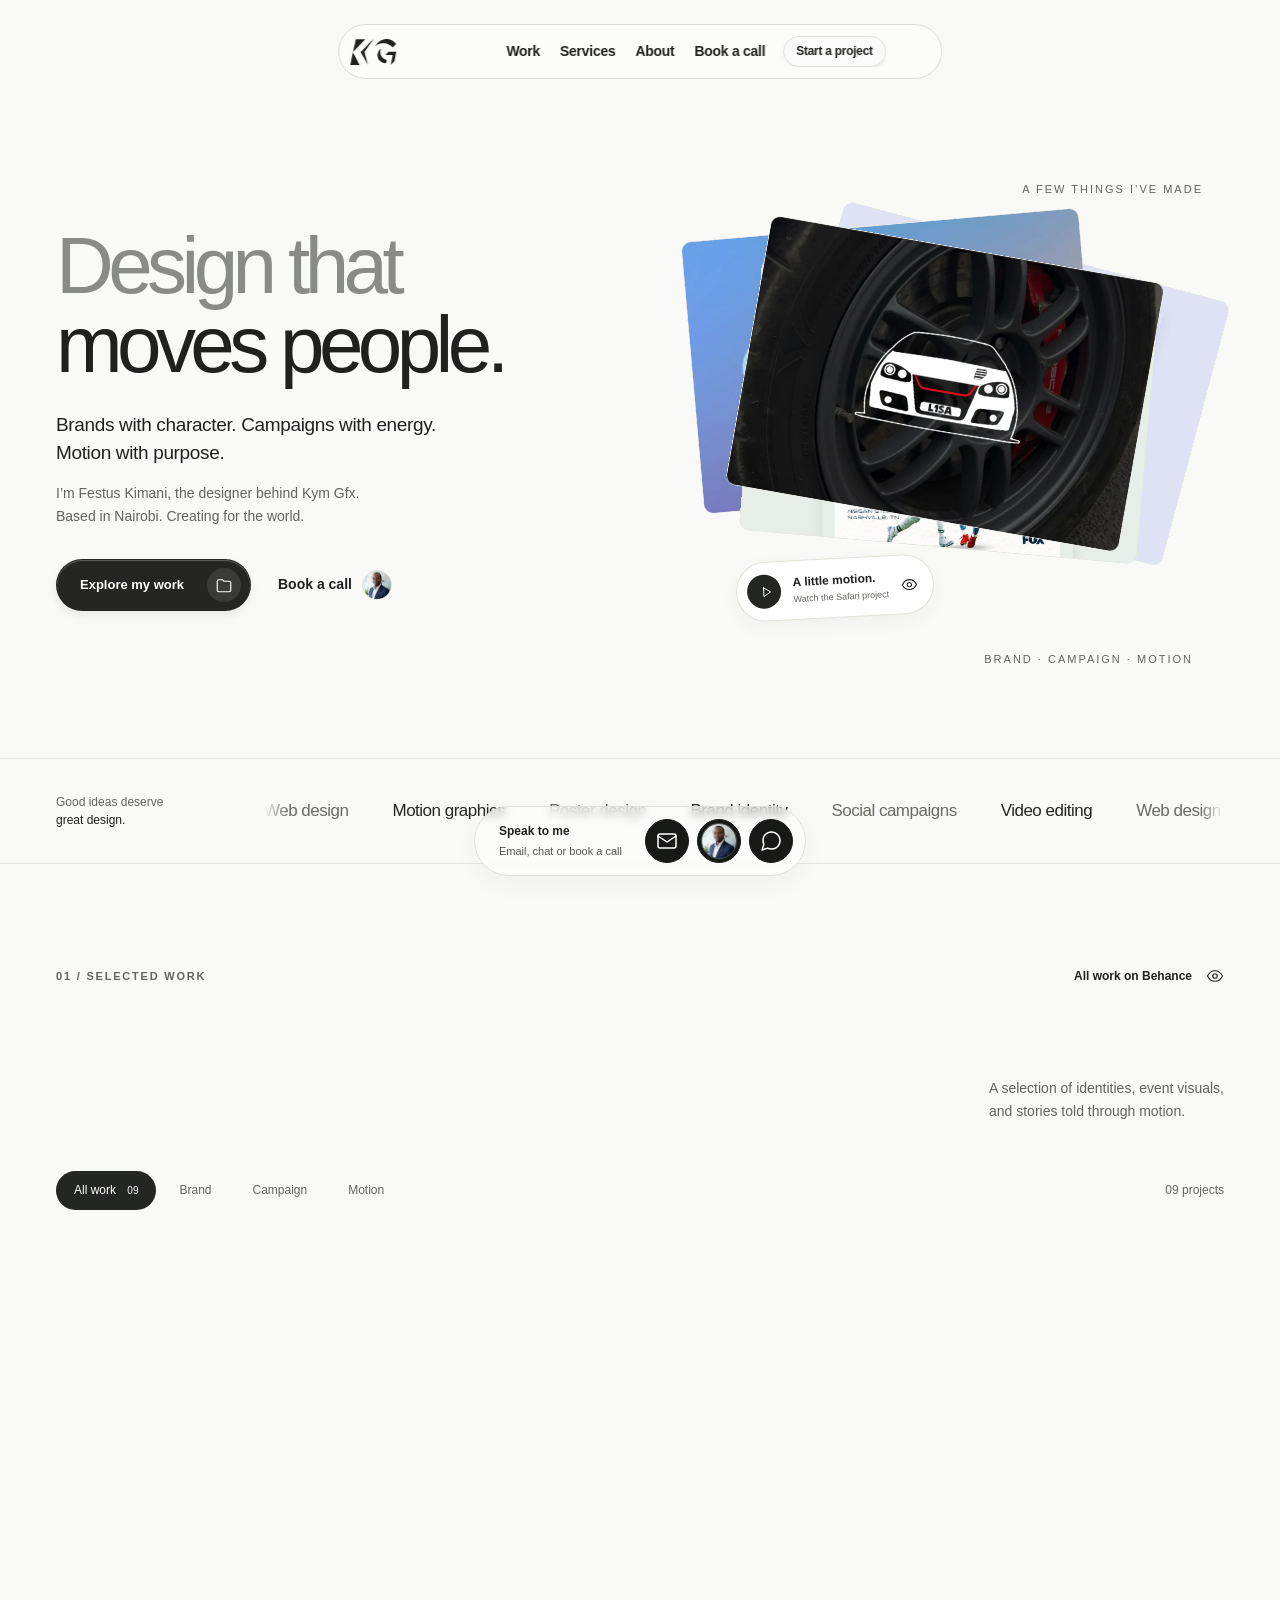
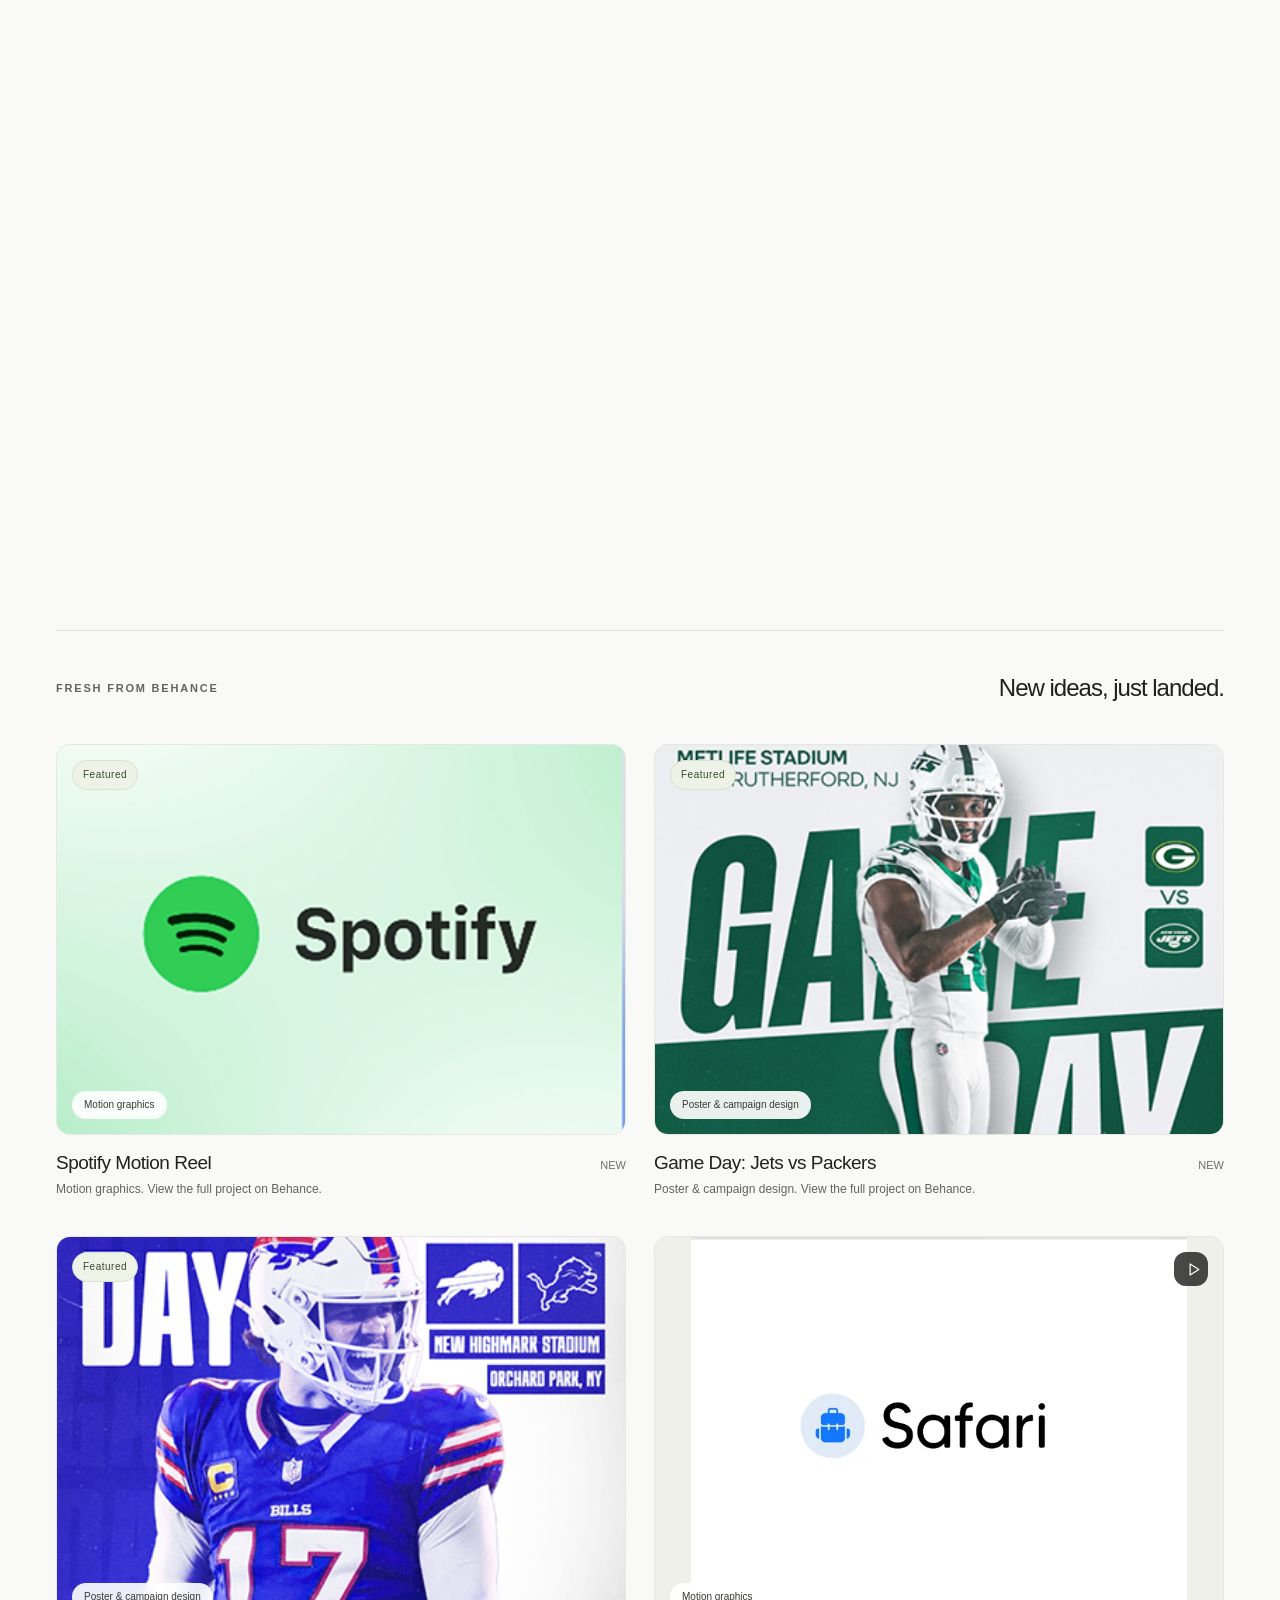
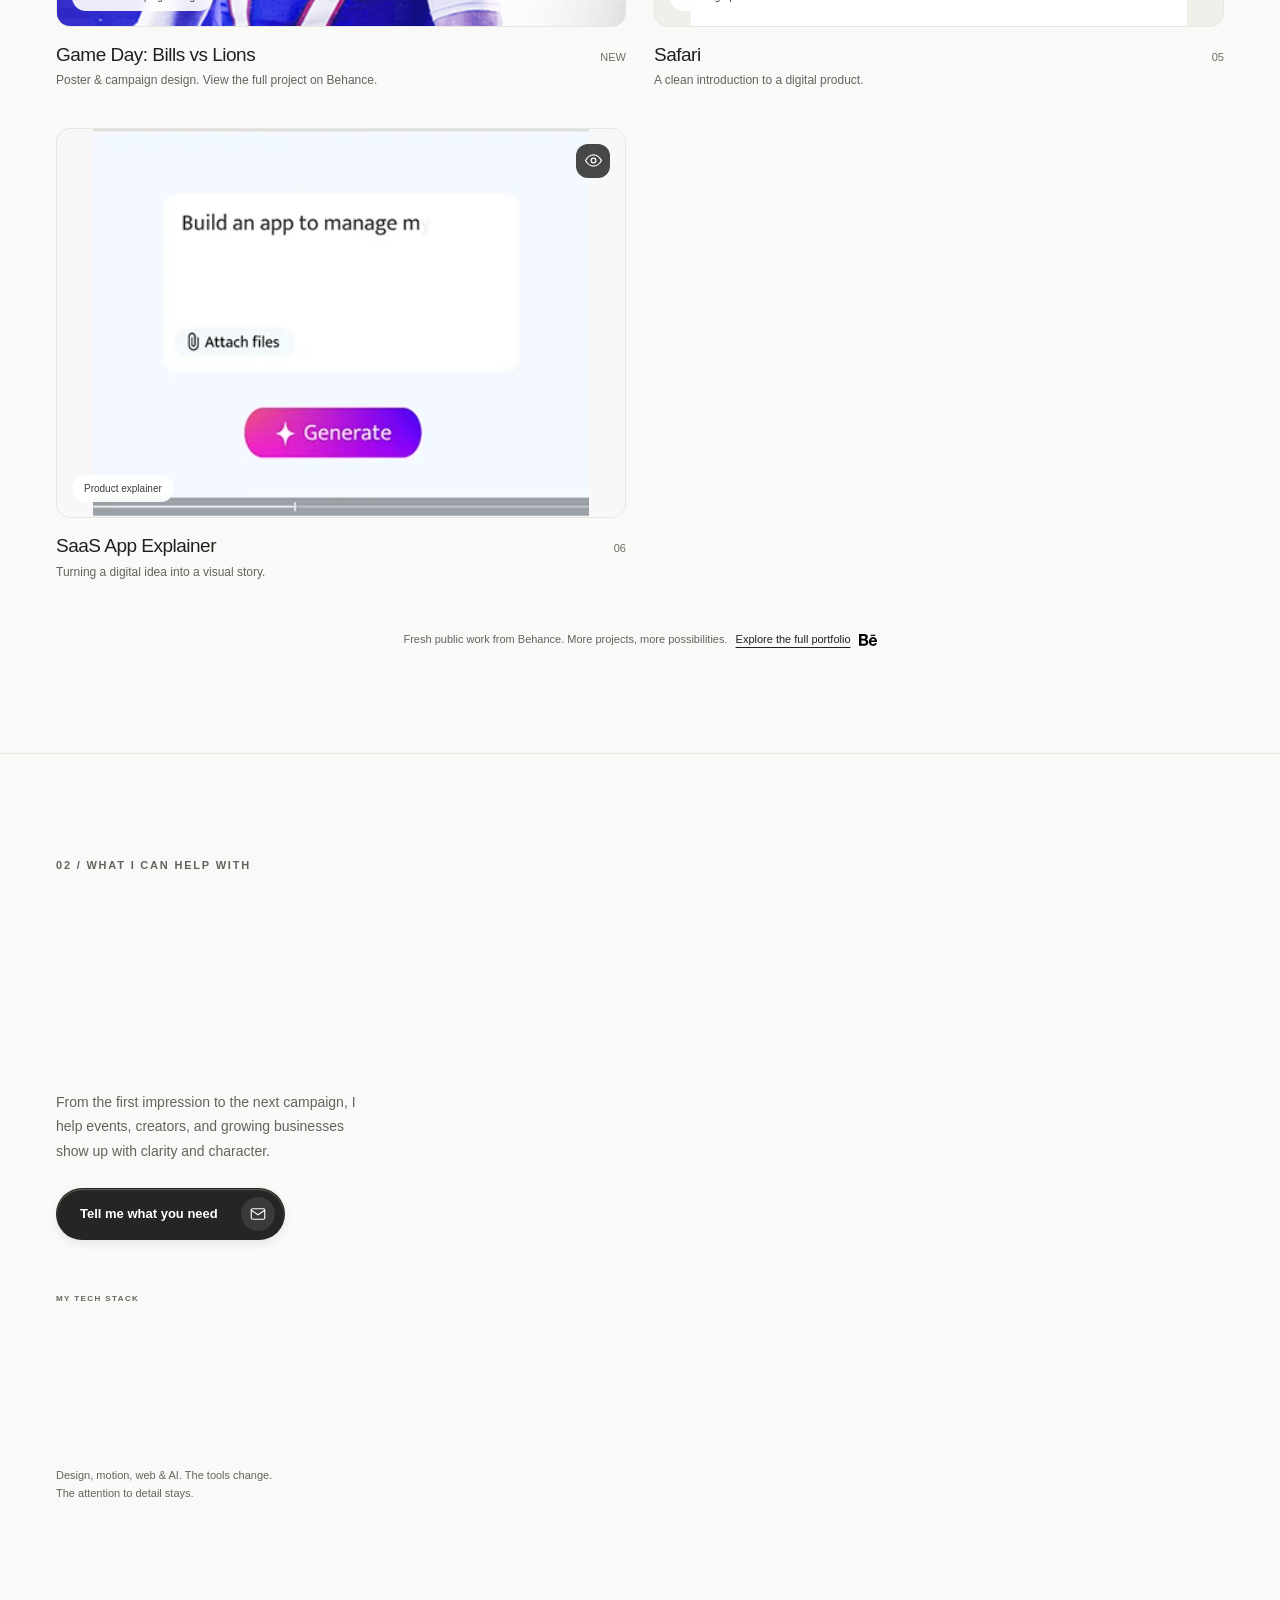
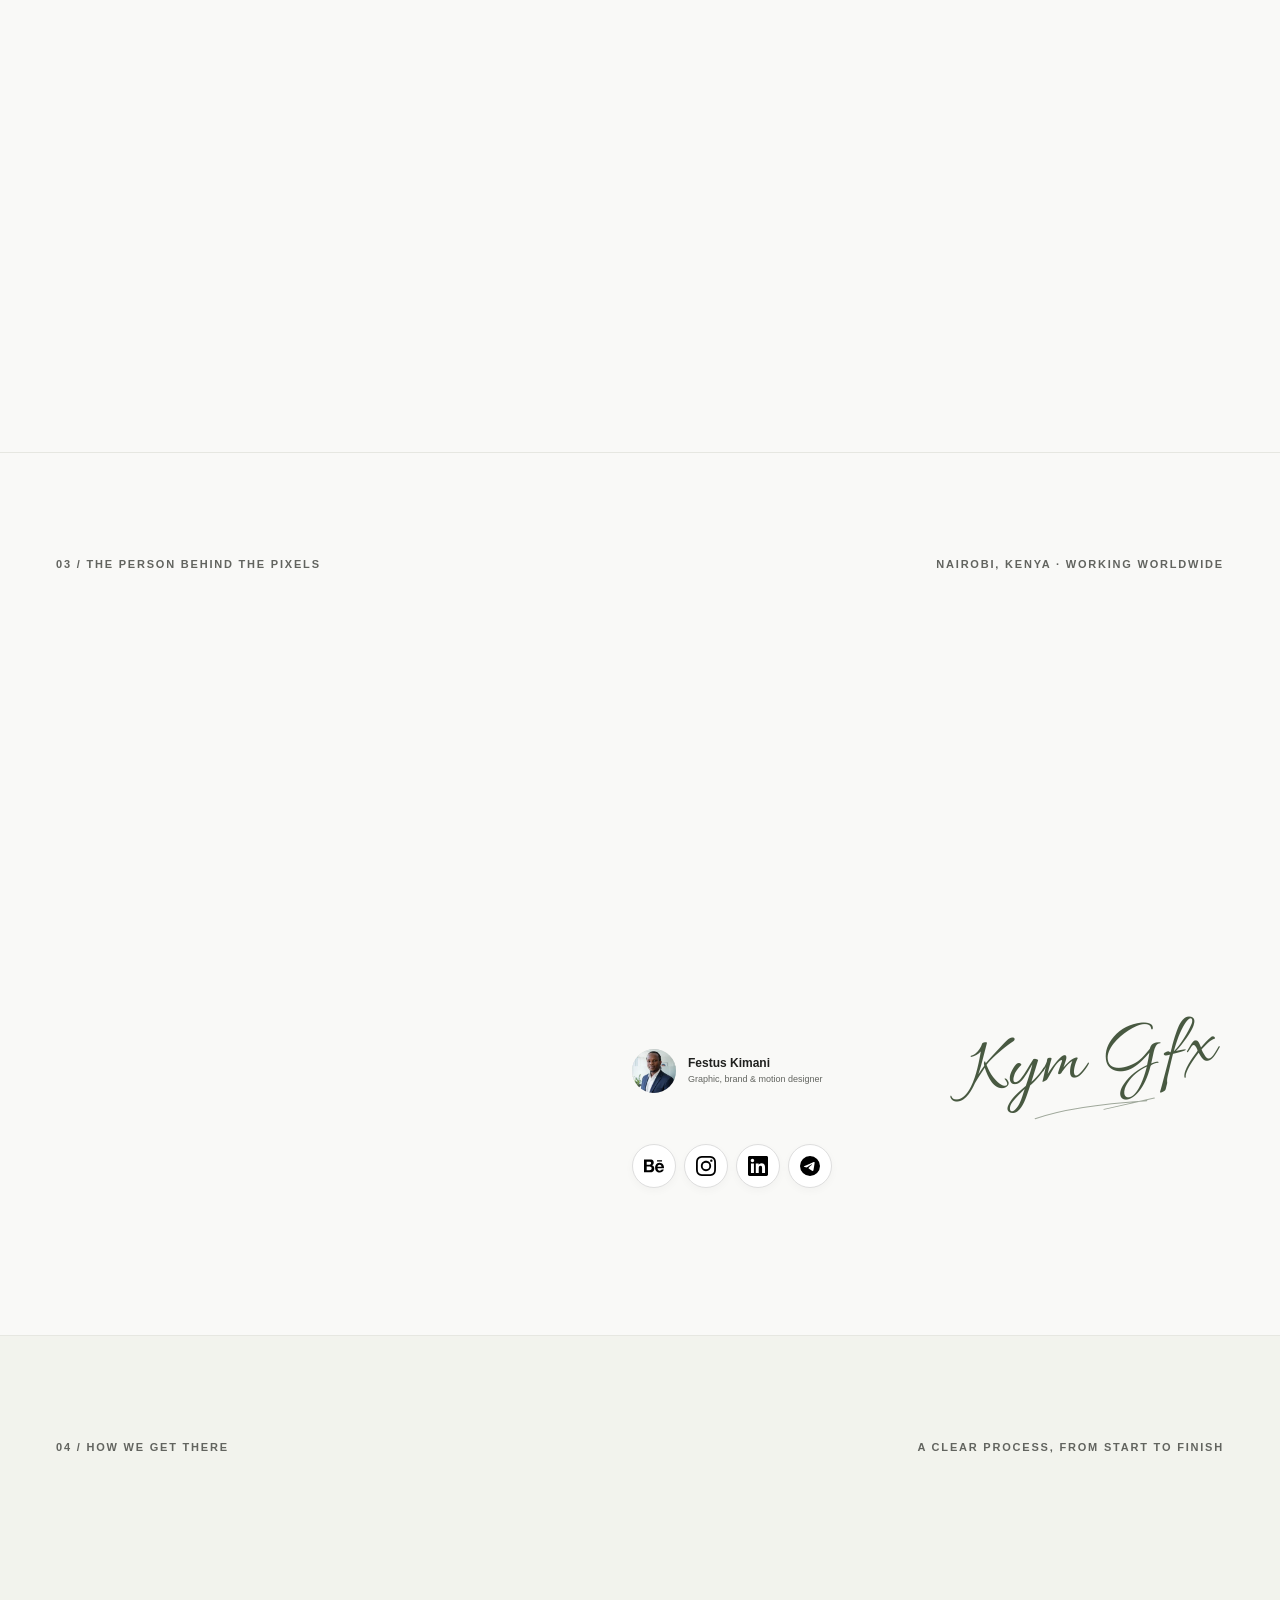
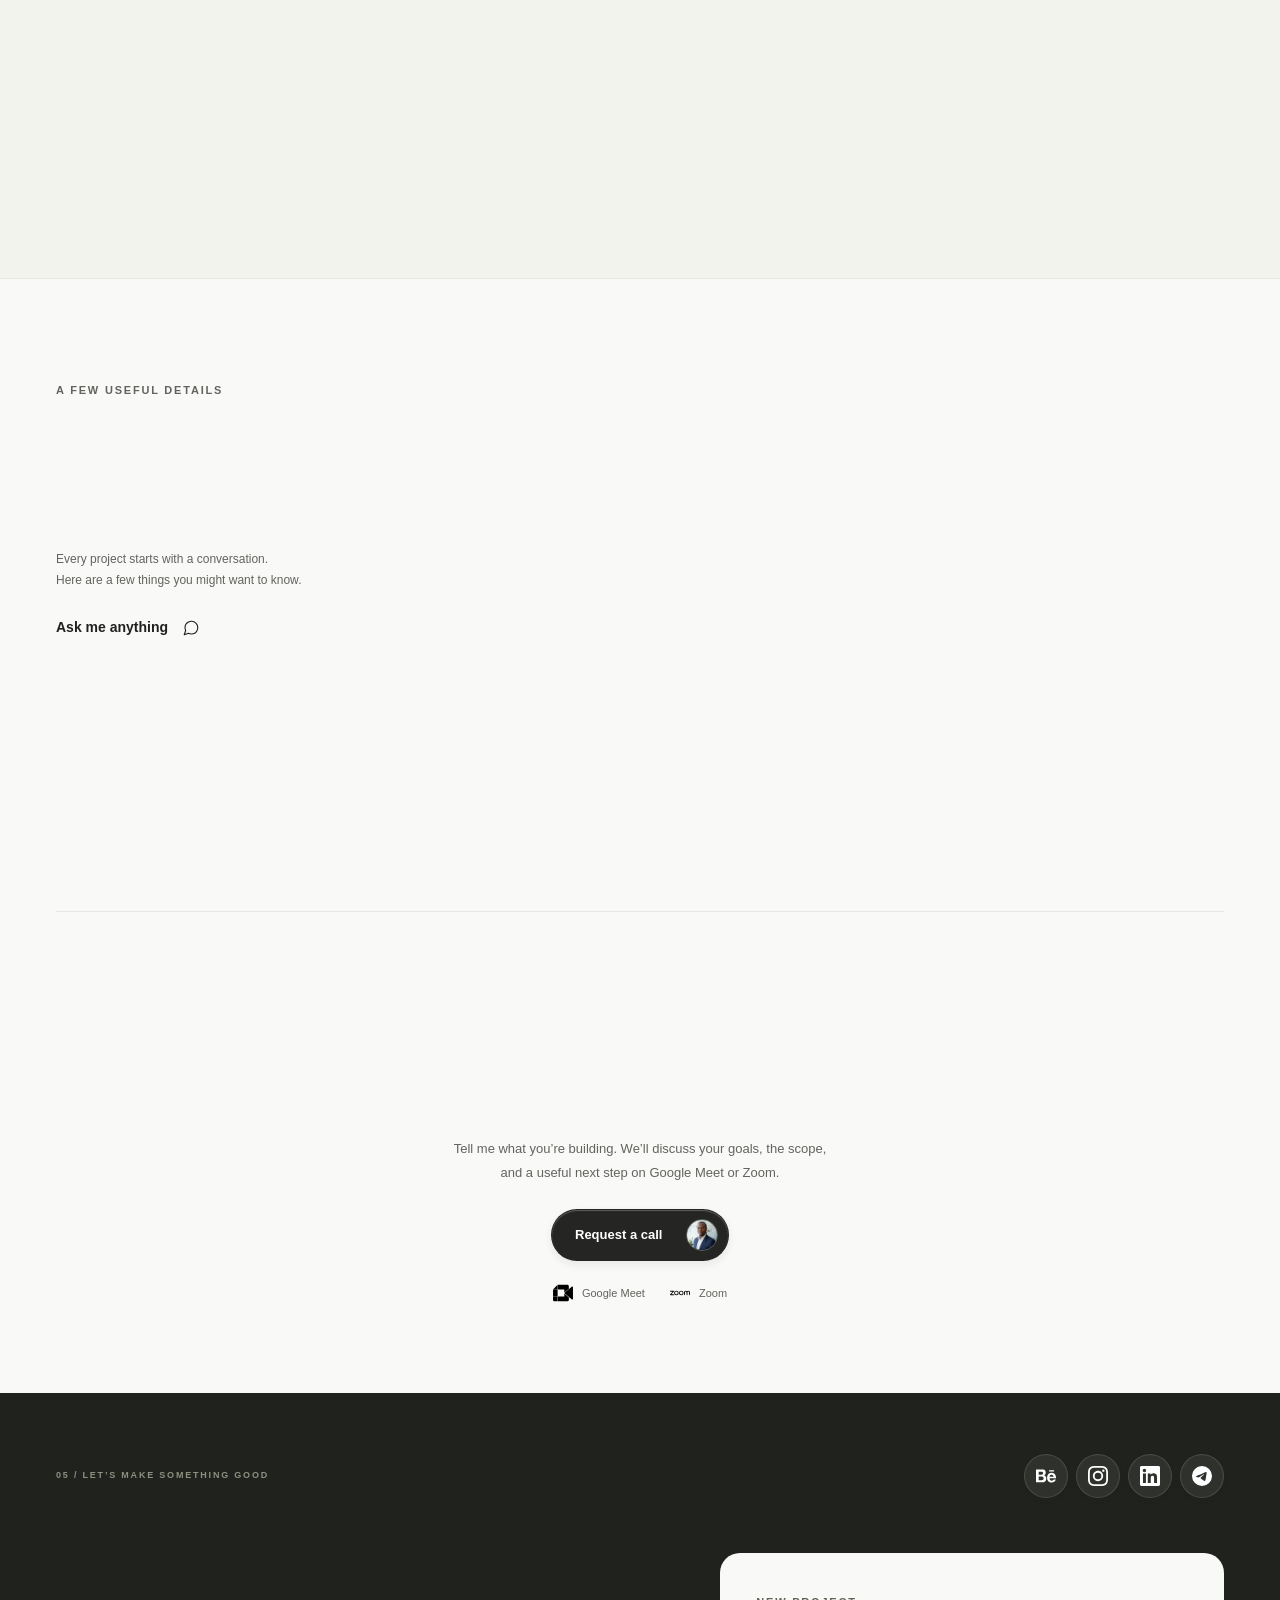
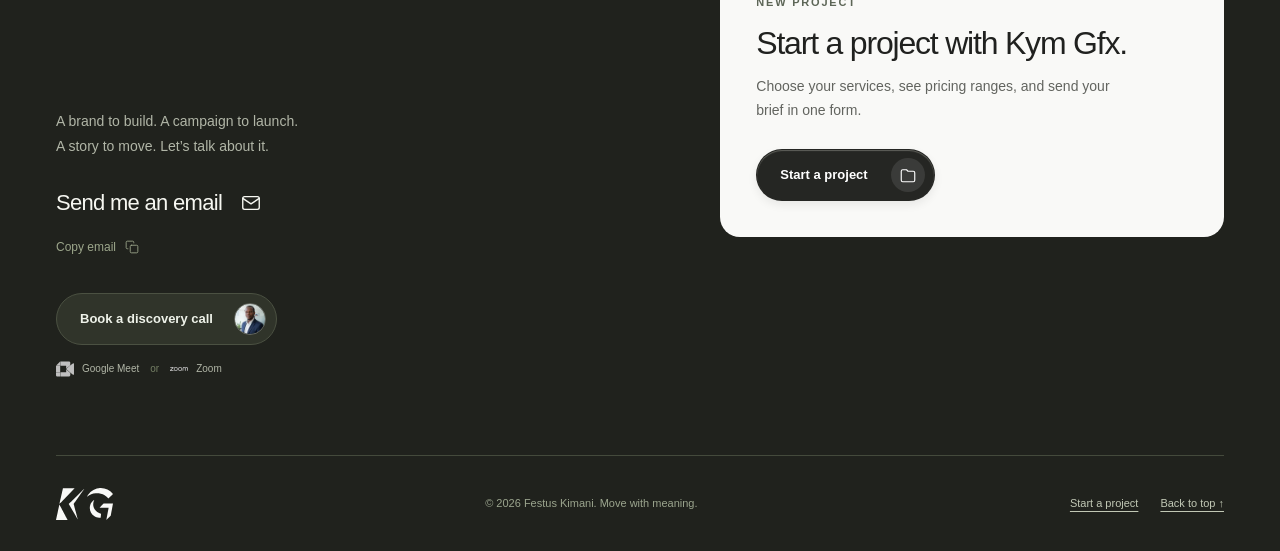
==== commit c4db850a: "Refresh Behance projects" ====
--- a/index.html
+++ b/index.html
@@ -80,9 +80,9 @@
         <article class="project-card" data-category="campaign"><a href="https://www.behance.net/gallery/256715563/GAME-DAY-EVENT-FLYER" class="project-link" data-project="gameday"><div class="project-image image-gameday"><img src="assets/gameday-full.webp" width="1080" height="1350" loading="lazy" alt="Game Day Philadelphia Eagles versus Tennessee Titans poster"><span class="project-open"><svg class="icon " viewBox="0 0 24 24" fill="none" stroke="currentColor" stroke-width="1.5" stroke-linecap="round" stroke-linejoin="round" aria-hidden="true"><use href="#i-eye"/></svg></span><span class="project-type">Event campaign</span></div><div class="project-meta"><div><h3>Game Day: Eagles vs Titans</h3><p>Sports, rivalry, and a strong visual punch.</p></div><span class="project-number">04</span></div></a></article>
         <!-- KYM FEATURED START -->
 <div class="fresh-work-intro"><span class="eyebrow">FRESH FROM BEHANCE</span><h3>New ideas, just landed.</h3></div>
+<article class="project-card fresh-project-card" data-category="motion"><a class="project-link" href="https://www.behance.net/gallery/257606957/Spotify-Motion-Reel" target="_blank" rel="noopener noreferrer" aria-label="Spotify Motion Reel — view full project on Behance"><div class="project-image image-live"><img src="assets/behance/257606957-69e0c35796e21e11.png" alt="Spotify Motion Reel by Kym Gfx" width="404" height="316" loading="lazy"><span class="project-type">Motion graphics</span><span class="fresh-badge">Featured</span></div><div class="project-meta"><div><h3>Spotify Motion Reel</h3><p>Motion graphics. View the full project on Behance.</p></div><span class="project-number">NEW</span></div></a></article>
 <article class="project-card fresh-project-card" data-category="campaign"><a class="project-link" href="https://www.behance.net/gallery/256088495/GAME-DAY" target="_blank" rel="noopener noreferrer" aria-label="Game Day: Jets vs Packers — view full project on Behance"><div class="project-image image-live"><img src="assets/behance/256088495-00261d9a280b9983.png" alt="Game Day: Jets vs Packers by Kym Gfx" width="404" height="316" loading="lazy"><span class="project-type">Poster & campaign design</span><span class="fresh-badge">Featured</span></div><div class="project-meta"><div><h3>Game Day: Jets vs Packers</h3><p>Poster &amp; campaign design. View the full project on Behance.</p></div><span class="project-number">NEW</span></div></a></article>
 <article class="project-card fresh-project-card" data-category="campaign"><a class="project-link" href="https://www.behance.net/gallery/255861307/GAME-DAY" target="_blank" rel="noopener noreferrer" aria-label="Game Day: Bills vs Lions — view full project on Behance"><div class="project-image image-live"><img src="assets/behance/255861307-dc8444f2db3380d4.png" alt="Game Day: Bills vs Lions by Kym Gfx" width="404" height="316" loading="lazy"><span class="project-type">Poster & campaign design</span><span class="fresh-badge">Featured</span></div><div class="project-meta"><div><h3>Game Day: Bills vs Lions</h3><p>Poster &amp; campaign design. View the full project on Behance.</p></div><span class="project-number">NEW</span></div></a></article>
-<article class="project-card fresh-project-card" data-category="other"><a class="project-link" href="https://www.behance.net/gallery/254089577/REVE-AI-IMAGE-COMPETITION" target="_blank" rel="noopener noreferrer" aria-label="Reve AI Image Competition — view full project on Behance"><div class="project-image image-live"><img src="assets/behance/254089577-7b309c0742fa3310.png" alt="Reve AI Image Competition by Kym Gfx" width="404" height="316" loading="lazy"><span class="project-type">Visual design</span><span class="fresh-badge">Featured</span></div><div class="project-meta"><div><h3>Reve AI Image Competition</h3><p>Visual design. View the full project on Behance.</p></div><span class="project-number">NEW</span></div></a></article>
 <!-- KYM FEATURED END -->
         <article class="project-card" data-category="motion"><a href="https://www.behance.net/gallery/255861045/Safari-App-Motion-Graphics" class="project-link" data-project="safari"><div class="project-image image-safari"><img src="assets/safari-large.webp" width="808" height="632" loading="lazy" alt="Safari app motion project title"><span class="project-open play-open"><svg class="icon " viewBox="0 0 24 24" fill="none" stroke="currentColor" stroke-width="1.5" stroke-linecap="round" stroke-linejoin="round" aria-hidden="true"><use href="#i-play"/></svg></span><span class="project-type">Motion graphics</span></div><div class="project-meta"><div><h3>Safari</h3><p>A clean introduction to a digital product.</p></div><span class="project-number">05</span></div></a></article>
         <article class="project-card" data-category="motion"><a href="https://www.behance.net/gallery/255860675/Saas-App-Explainer" class="project-link" data-project="saas"><div class="project-image image-saas"><img src="assets/saas.webp" width="404" height="316" loading="lazy" alt="SaaS app explainer project preview"><span class="project-open"><svg class="icon " viewBox="0 0 24 24" fill="none" stroke="currentColor" stroke-width="1.5" stroke-linecap="round" stroke-linejoin="round" aria-hidden="true"><use href="#i-eye"/></svg></span><span class="project-type">Product explainer</span></div><div class="project-meta"><div><h3>SaaS App Explainer</h3><p>Turning a digital idea into a visual story.</p></div><span class="project-number">06</span></div></a></article>
